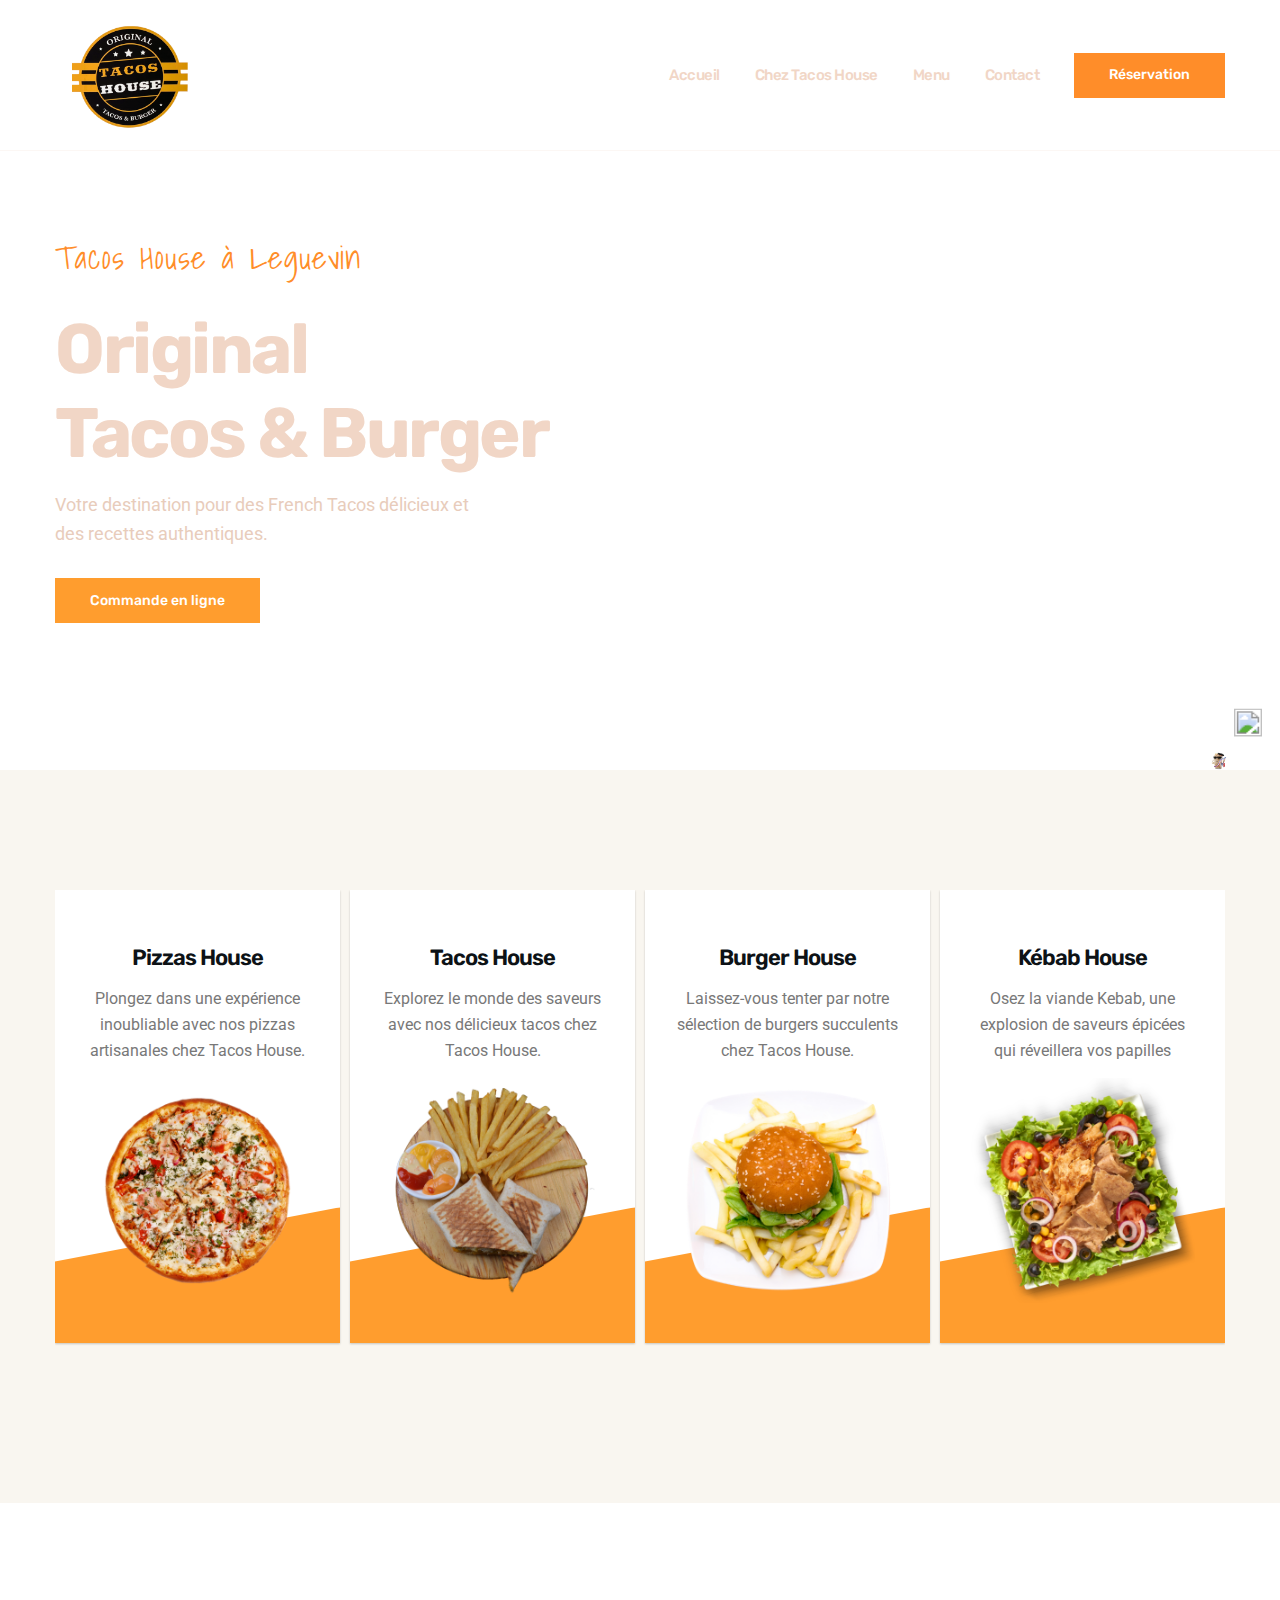
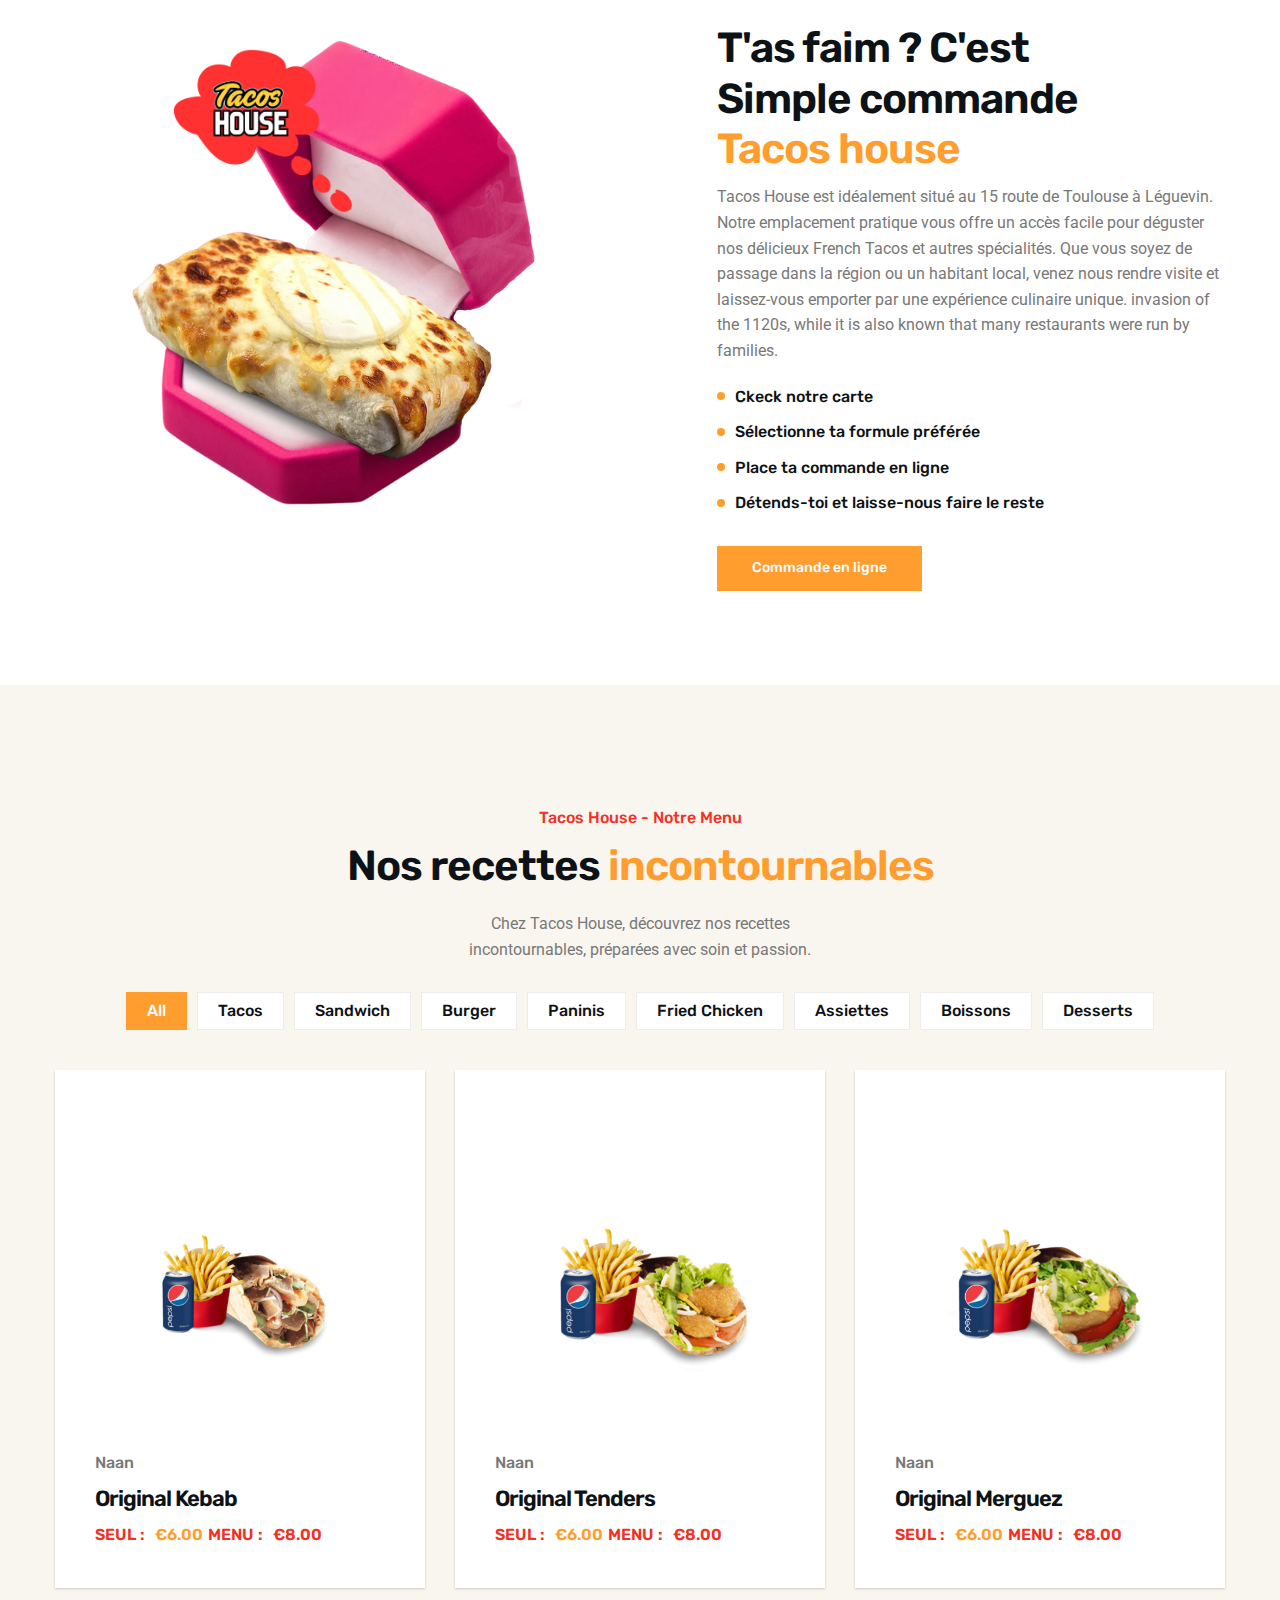
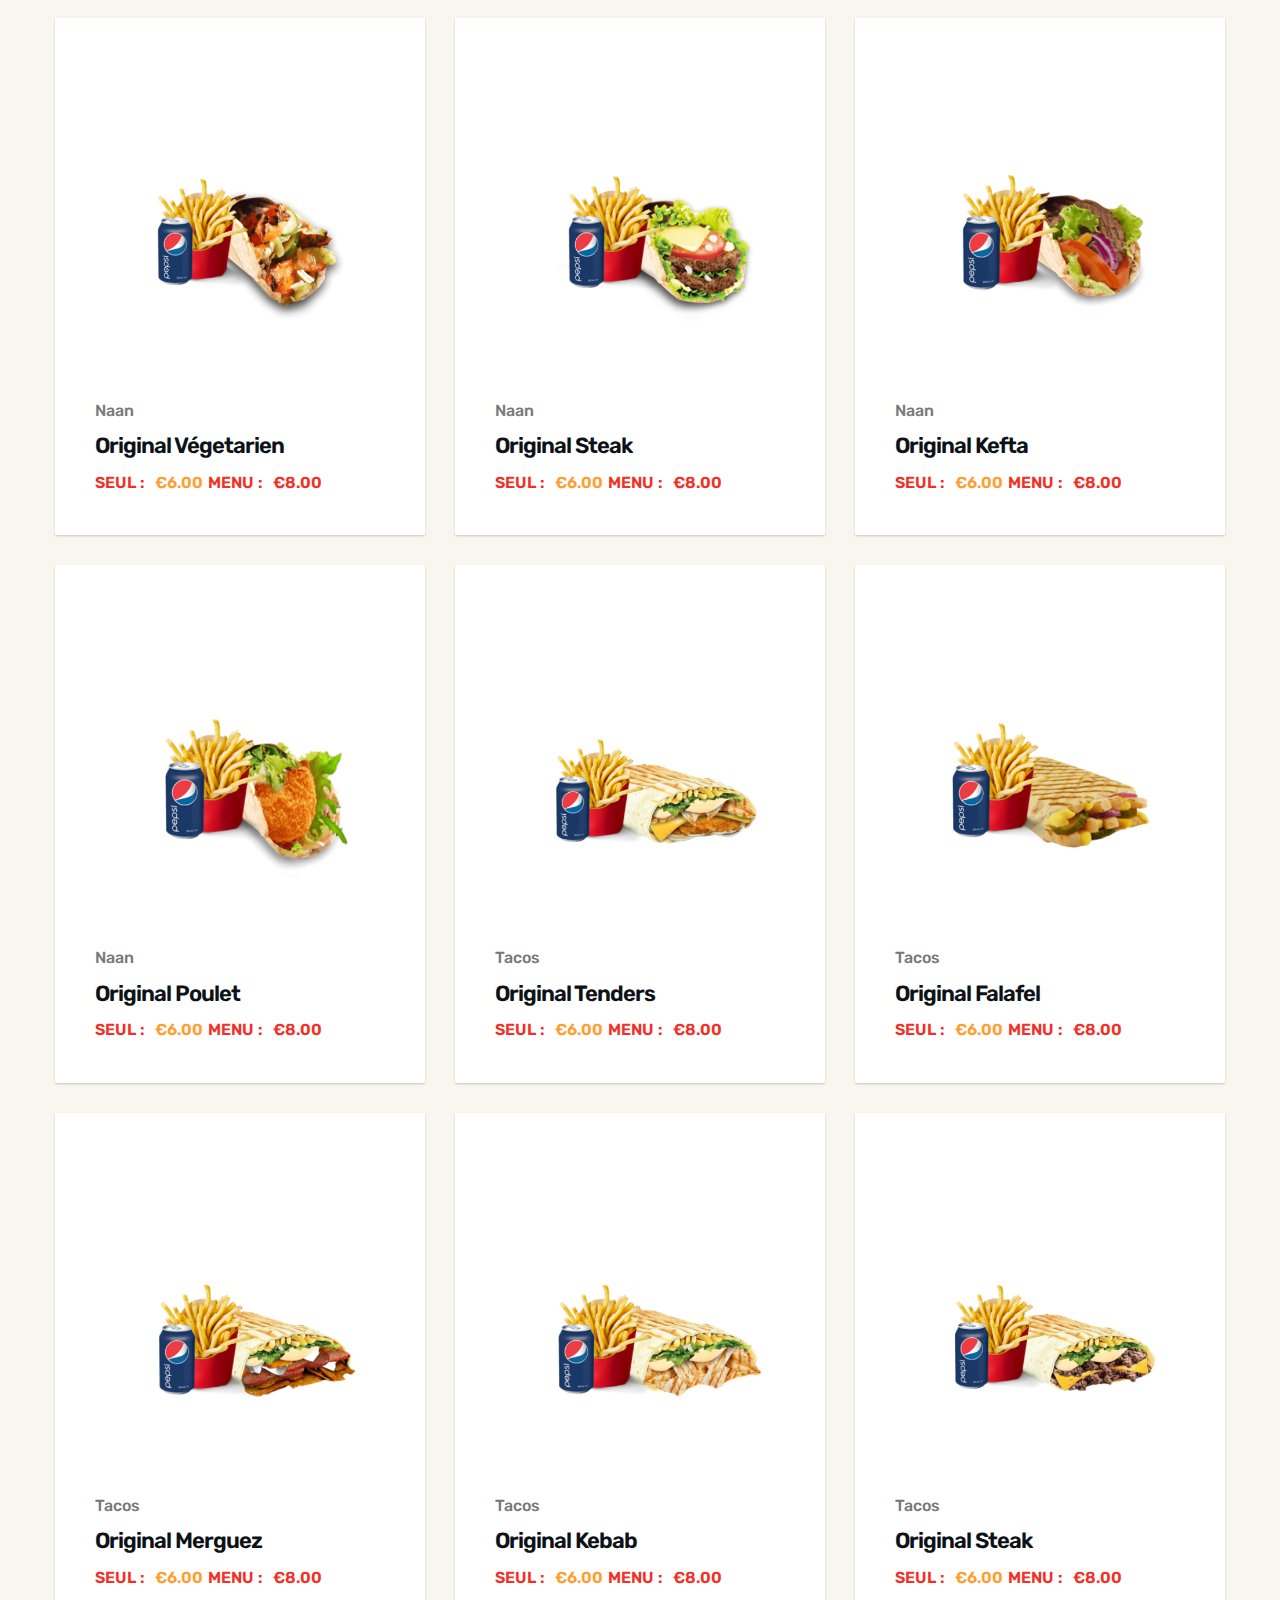
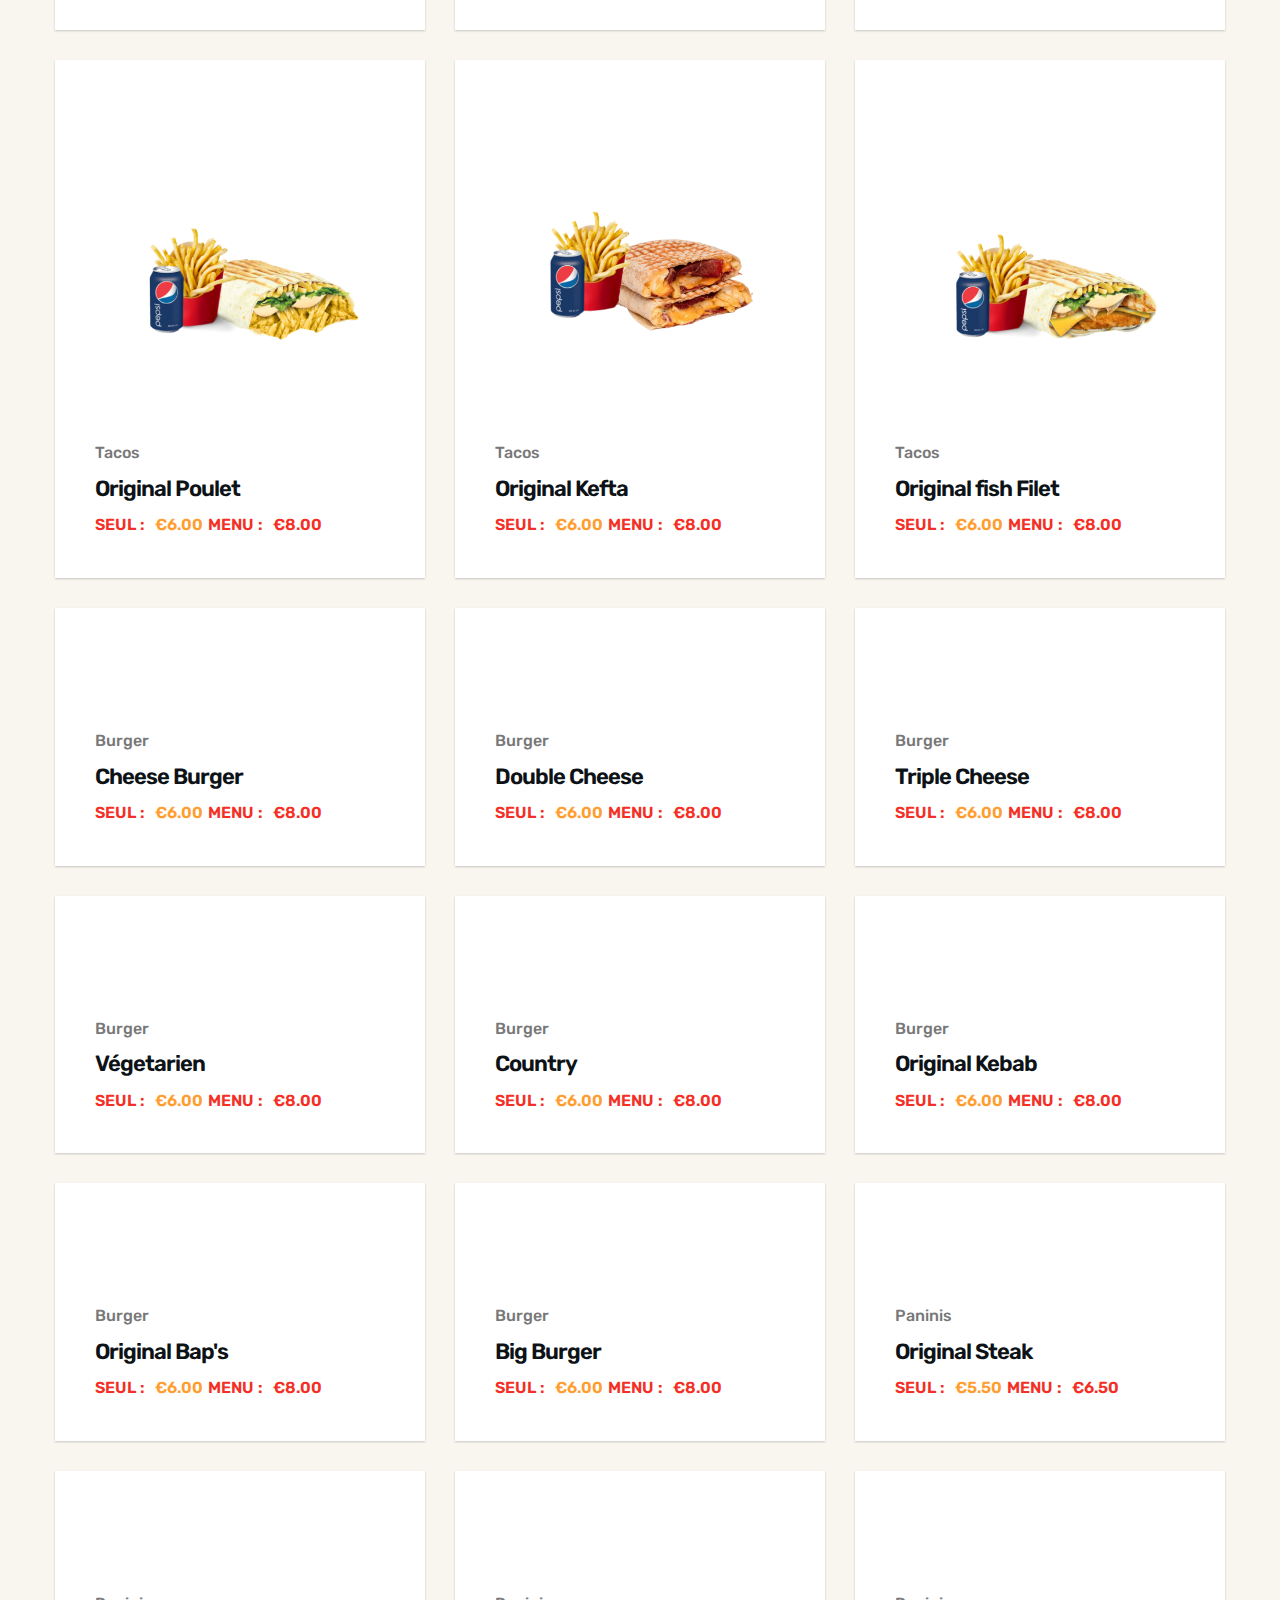
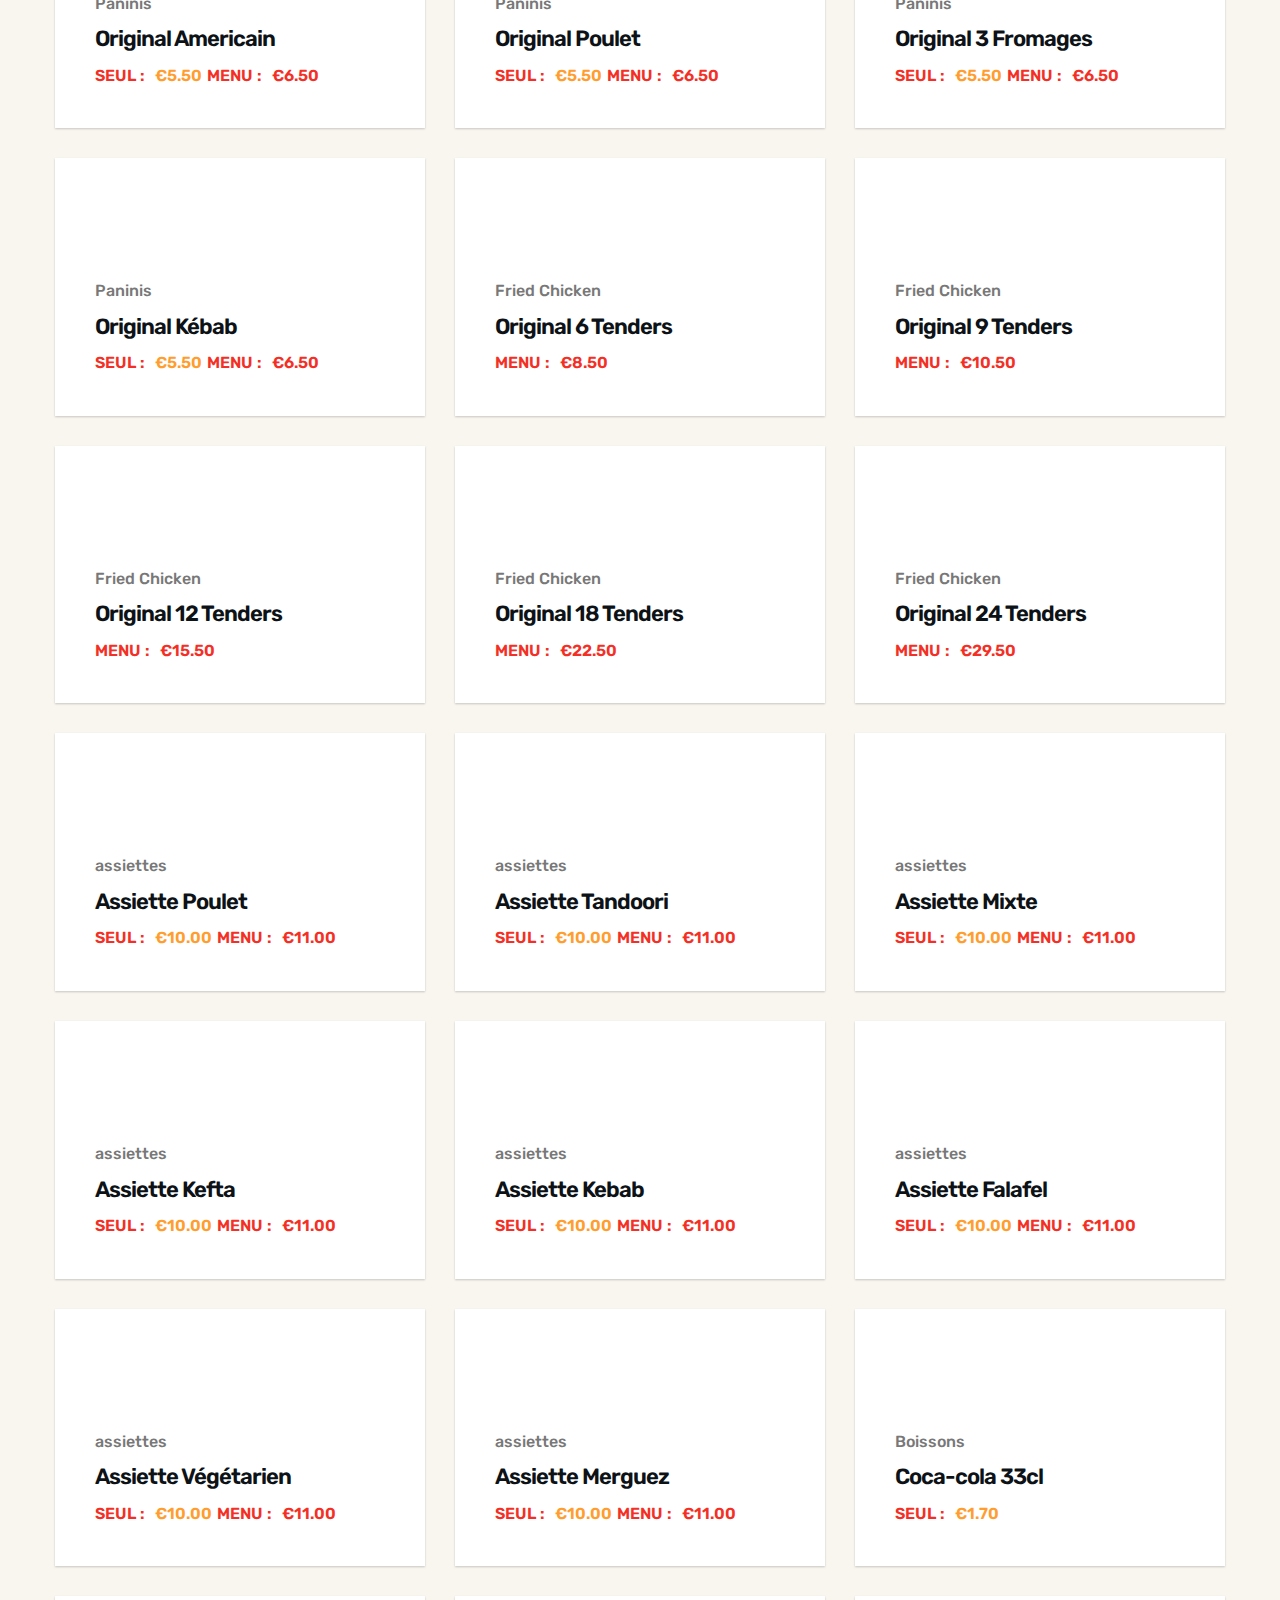
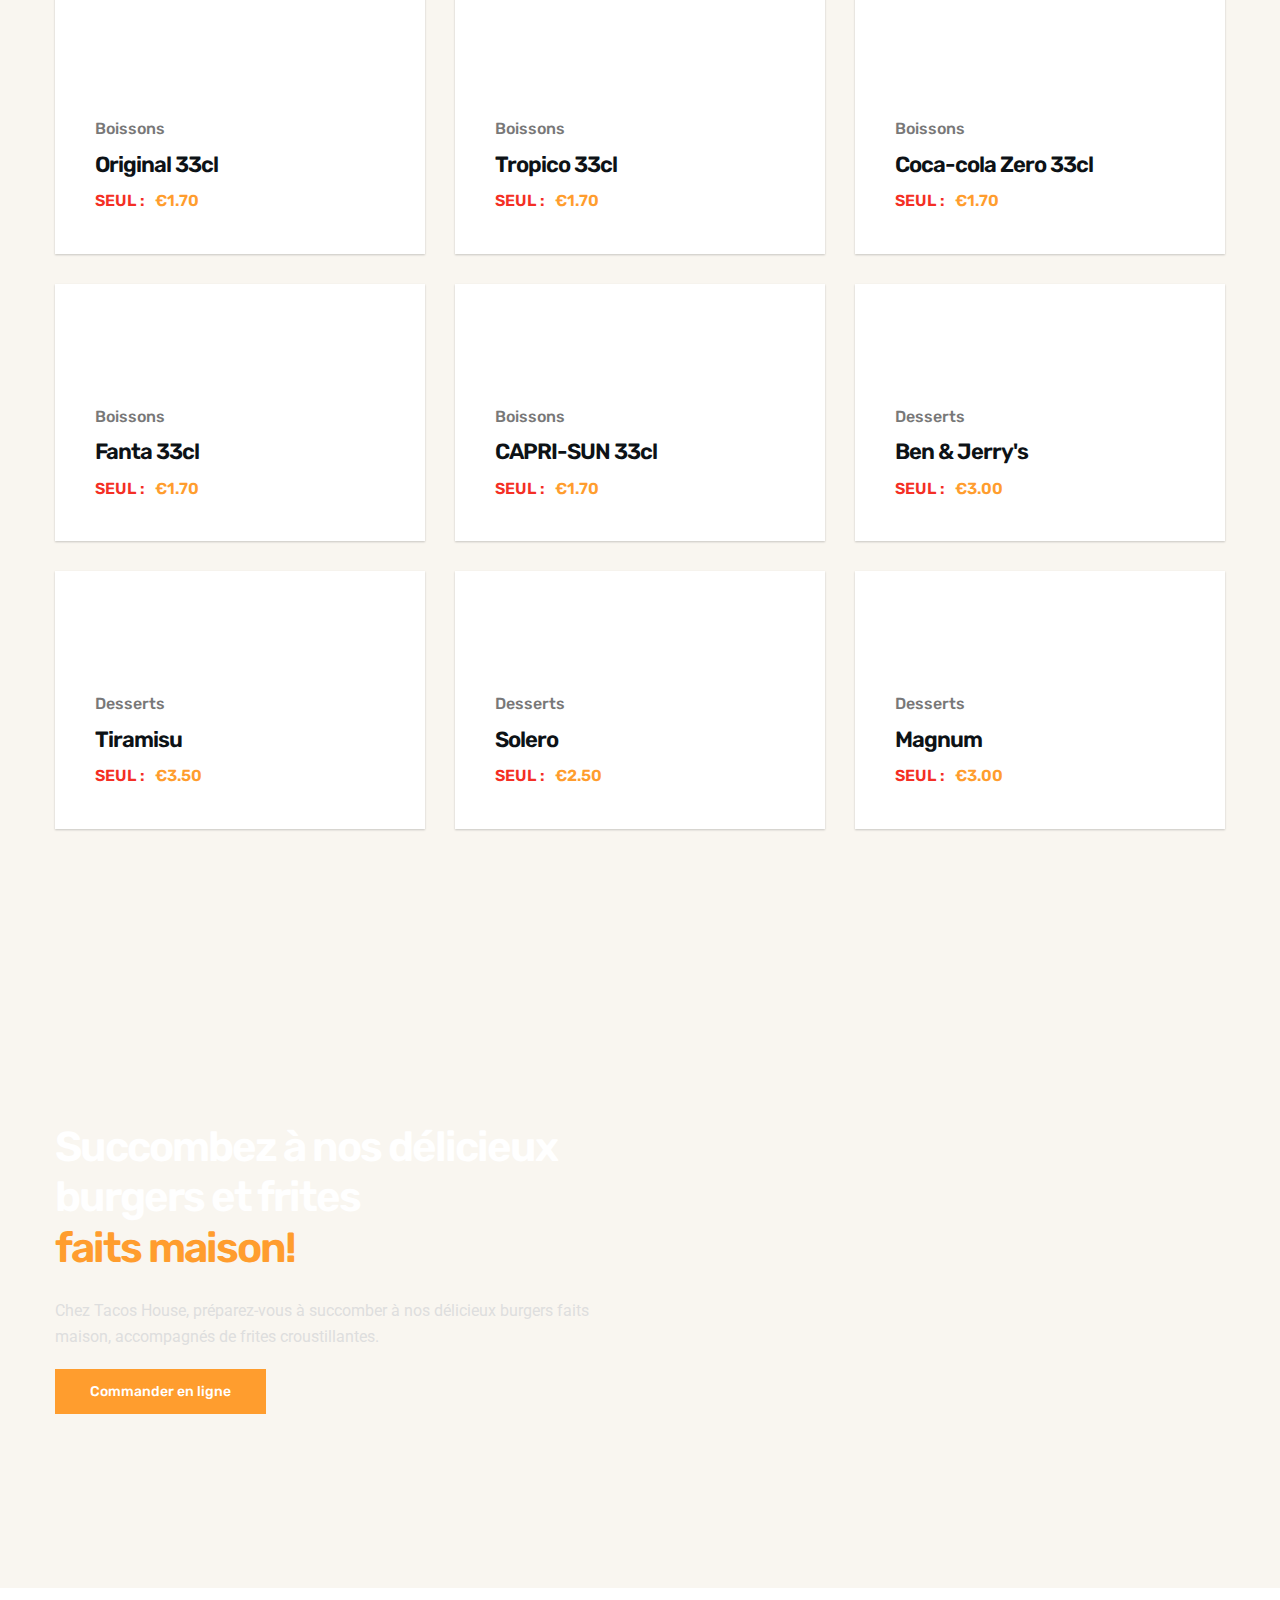
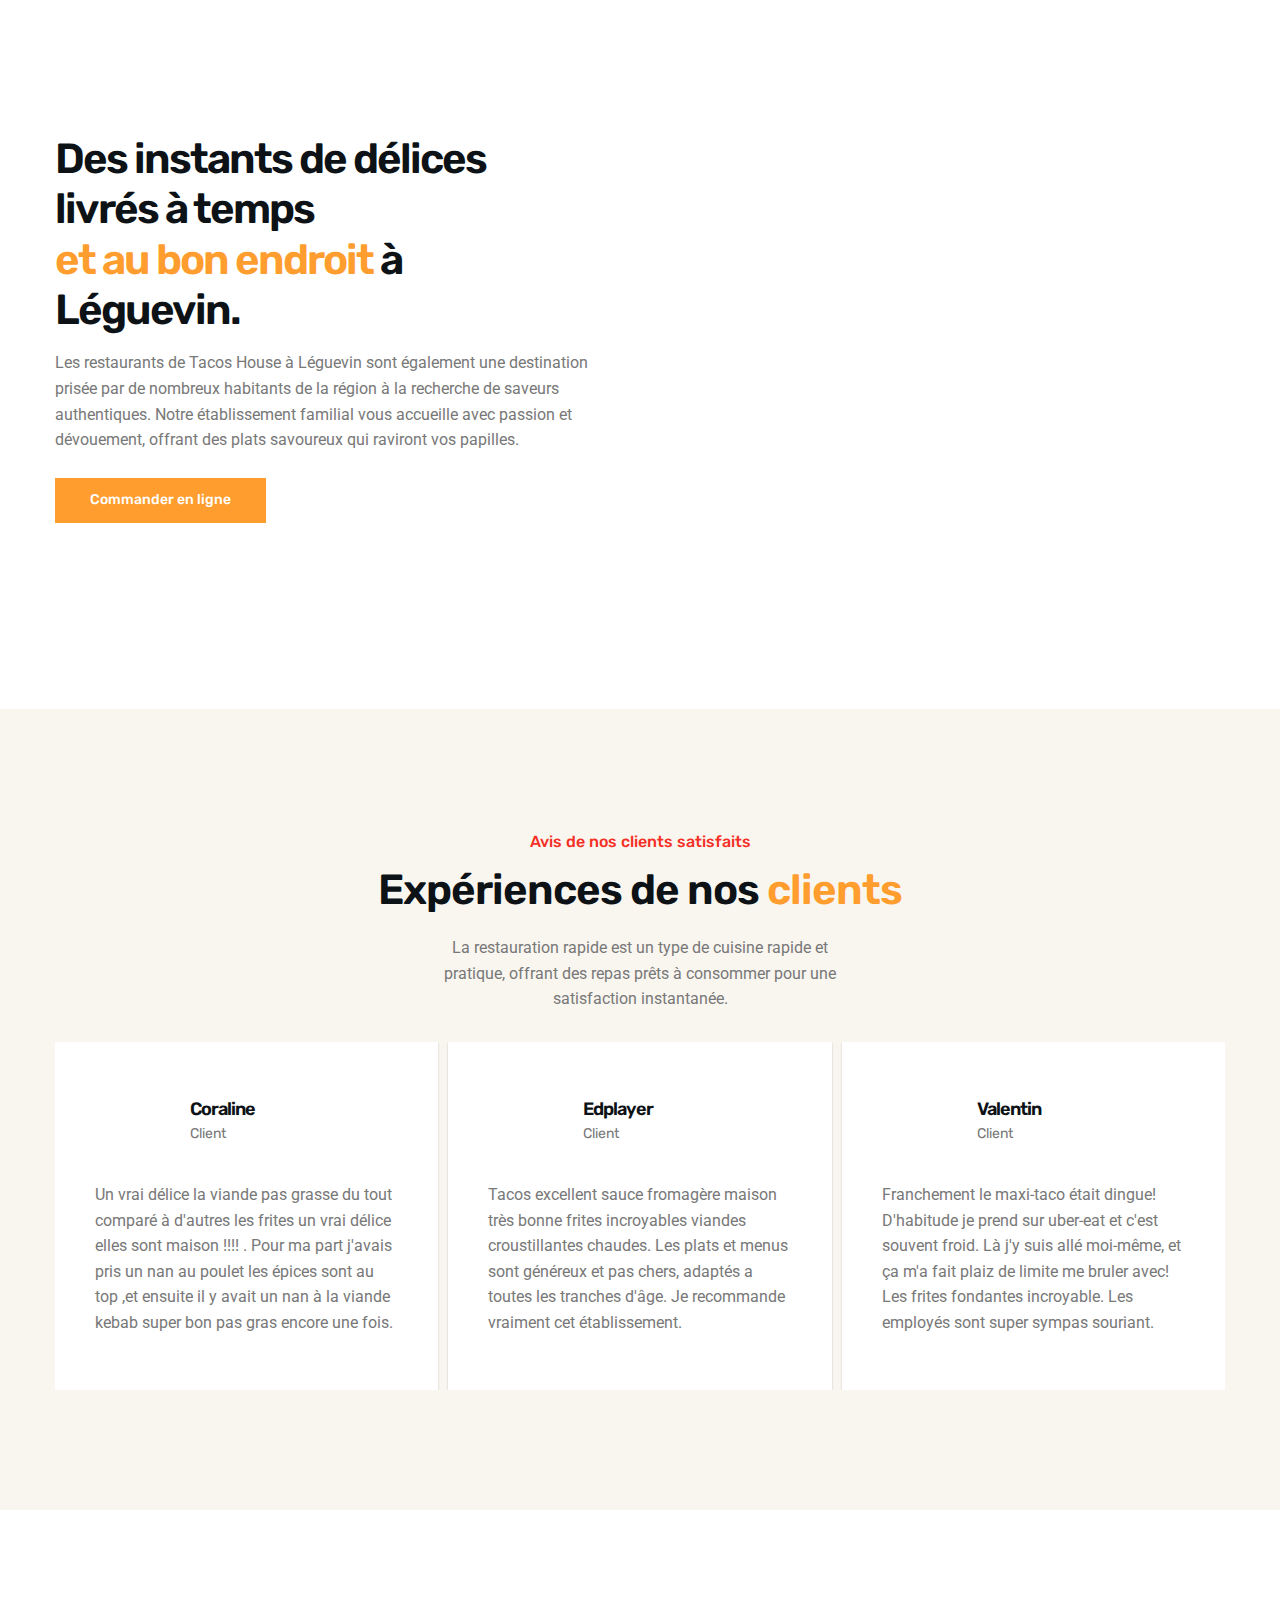
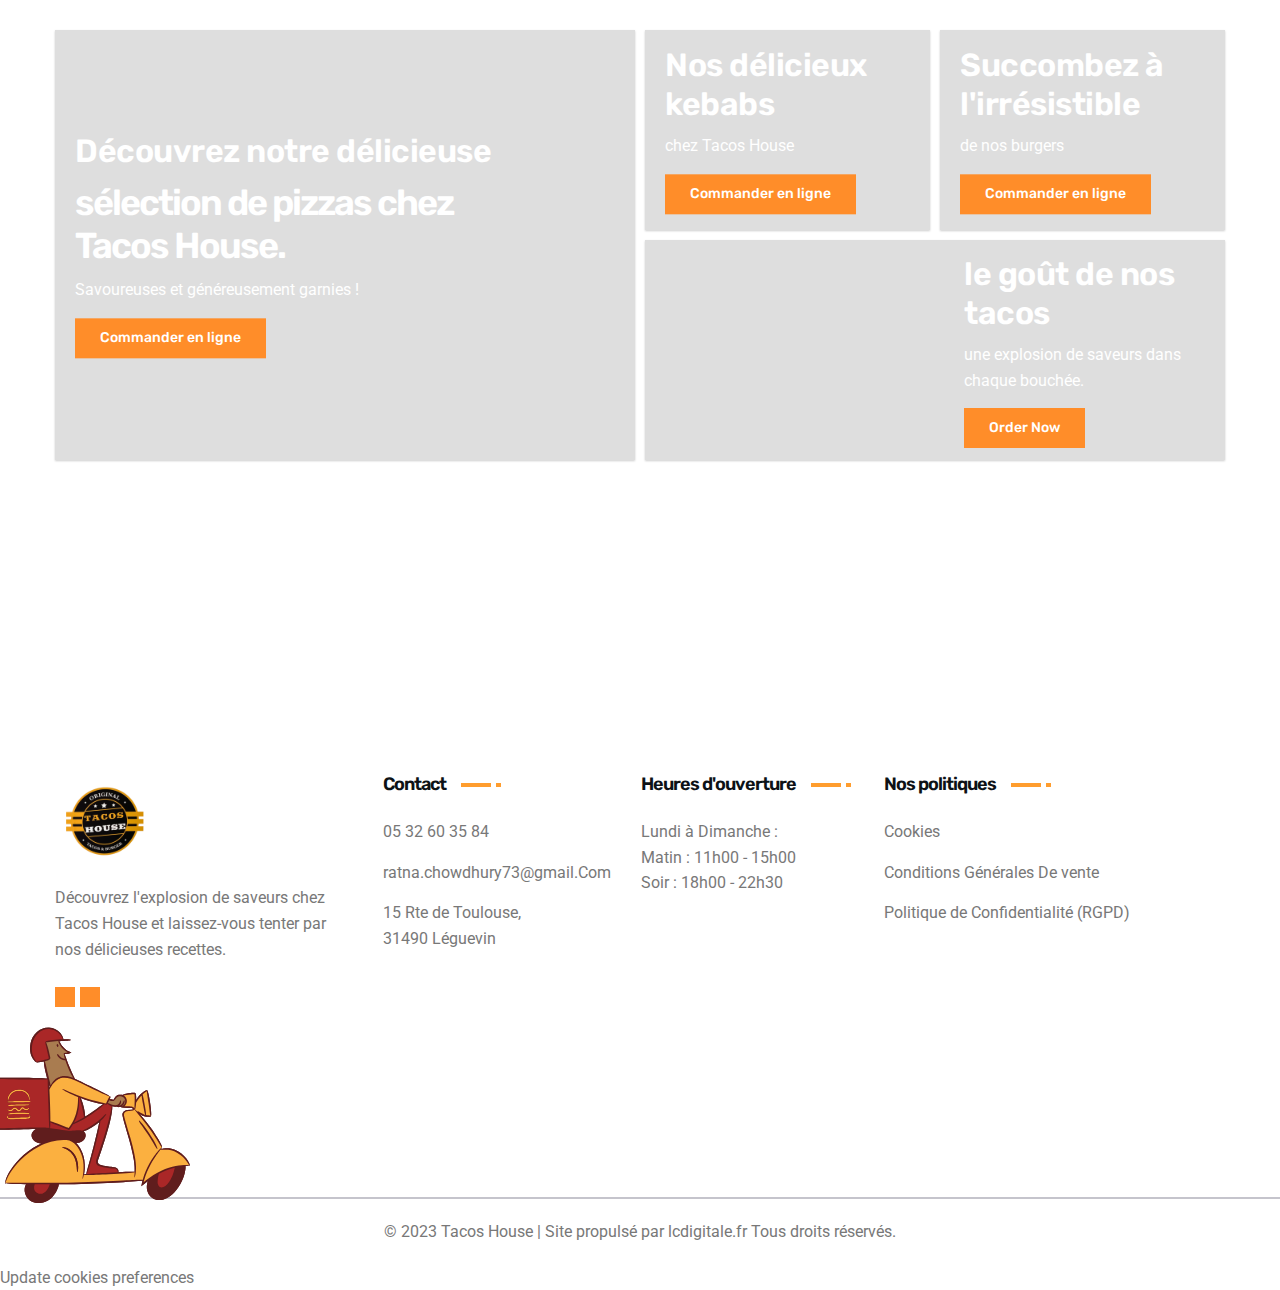
==== index.html @ 8e4d3c57 "ok" ====
<!DOCTYPE html>
<html lang="fr">

<head>
  <meta charset="UTF-8">
  <meta http-equiv="X-UA-Compatible" content="IE=edge">
  <meta name="viewport" content="width=device-width, initial-scale=1.0">
  <title>Tacos House - Votre destination pour les délicieux tacos à Léguévin</title>

  <!-- 
    - favicon
  -->
  <link rel="shortcut icon" href="./favicon-32x32.png" type="image/svg+xml">

  <!-- 
    - custom css link
  -->
  <link rel="stylesheet" href="./assets/css/style.css">

  <!-- 
    - google font link
  -->
  <link rel="preconnect" href="https://fonts.googleapis.com">
  <link rel="preconnect" href="https://fonts.gstatic.com" crossorigin>
  <link
    href="https://fonts.googleapis.com/css2?family=Roboto:wght@400;500&family=Rubik:wght@400;500;600;700&family=Shadows+Into+Light&display=swap"
    rel="stylesheet">

    <link rel="canonical" href="">


  <!-- 
    - preload images
  -->
  <link rel="preload" as="image" href="./assets/images/hero-banner.png" media="min-width(768px)">
  <link rel="preload" as="image" href="./assets/images/hero-banner-bg.png" media="min-width(768px)">
  <link rel="preload" as="image" href="./assets/images/hero-bg.jpg">

  <script src="https://www.fbgcdn.com/embedder/js/ewm2.js" defer async ></script>

</head>

<body id="top">

  <!-- 
    - #HEADER
  -->

  <header class="header" data-header>
    <div class="container">

      <h1>
        <!-- <a href="#" class="logo">  <img src="logo.png" alt="" width="130"></a> -->
        <!-- <a href="#" class="logo">Foodie<span class="span">.</span></a> -->
        <a href="#" class="logo">  <img src="logo.png" alt="" width="150"> </a>

      </h1>

      <!-- <a href="#" class="logo span">  <img src="logo.png" alt="" width="110"> </a> -->

      <nav class="navbar" data-navbar>
        <ul class="navbar-list">

          <li class="nav-item">
            <a href="#home" class="navbar-link" data-nav-link>Accueil</a>
          </li>

          <li class="nav-item">
            <a href="#about" class="navbar-link" data-nav-link>Chez Tacos House</a>
          </li>

          <li class="nav-item">
            <a href="#food-menu" class="navbar-link" data-nav-link>Menu</a>
          </li>

          <!-- <li class="nav-item">
            <a href="#blog" class="navbar-link" data-nav-link>Blog</a>
          </li> -->

          <li class="nav-item">
            <a href="#contact" class="navbar-link" data-nav-link>Contact</a>
          </li>

        </ul>
      </nav>

      <div class="header-btn-group">
        <!-- <button class="search-btn" aria-label="Search" data-search-btn>
          <ion-icon name="search-outline"></ion-icon>
        </button> -->

        <button class="btn btn-hover" data-glf-cuid="99b9c97b-2402-444b-b970-91b47f0af3db" data-glf-ruid="d8bb5e9b-827e-4925-84ee-bb9e0d439827" >Réservation</button>

        <button class="nav-toggle-btn" aria-label="Toggle Menu" data-menu-toggle-btn>
          <span class="line top"></span>
          <span class="line middle"></span>
          <span class="line bottom"></span>
        </button>
      </div>

    </div>
  </header>





  <!-- 
    - #SEARCH BOX
  -->

  <div class="search-container" data-search-container>

    <div class="search-box">
      <input type="search" name="search" aria-label="Search here" placeholder="Type keywords here..."
        class="search-input">

      <button class="search-submit" aria-label="Submit search" data-search-submit-btn>
        <ion-icon name="search-outline"></ion-icon>
      </button>
    </div>

    <button class="search-close-btn" aria-label="Cancel search" data-search-close-btn></button>

  </div>





  <main>
    <article>

      <!-- 
        - #HERO
      -->

      <section class="hero" id="home" style="background-image: url('./assets/images/hero-bg.jpg')">
        <div class="container">

          <div class="hero-content">

            <p class="hero-subtitle">Tacos House à Leguevin</p>

            <h2 class="h1 hero-title">Original  <br> Tacos & Burger</h2>

            <p class="hero-text">Votre destination pour des French Tacos délicieux et des recettes authentiques.</p>

            <button class="btn" data-glf-cuid="99b9c97b-2402-444b-b970-91b47f0af3db" data-glf-ruid="d8bb5e9b-827e-4925-84ee-bb9e0d439827">Commande en ligne</button>

          </div>

          <figure class="hero-banner">
            <img src="./assets/images/hero-banner-bg.png" width="820" height="716" alt="" aria-hidden="true"
              class="w-100 hero-img-bg">

            <img src="./assets/images/hero-banner.png" width="700" height="637" loading="lazy" alt="Burger"
              class="w-100 hero-img">
          </figure>

        </div>
      </section>





      <!-- 
        - #PROMO
      -->

      <section class="section section-divider white promo">
        <div class="container">

          <ul class="promo-list has-scrollbar">

            <li class="promo-item">
              <div class="promo-card">

                <!-- <div class="card-icon">
                  <svg xmlns="http://www.w3.org/2000/svg" width="60" height="60" fill="none"
                    xmlns:v="https://vecta.io/nano">
                    <g clip-path="url(#A)" fill="#ff9d2d">
                      <path
                        d="M43.033.002L42.563 0c-7.896 0-15.555 1.546-22.767 4.597-6.965 2.946-13.22 7.163-18.592 12.535l-.043.044c-1.548 1.551-1.546 4.075.004 5.625l2.256 2.257c.754.754 1.76 1.17 2.832 1.17h.001a3.98 3.98 0 0 0 2.834-1.171l.04-.04a1.7 1.7 0 0 1 1.21-.499h.021a1.73 1.73 0 0 1 1.238.537l4.596 4.807c.466.488 1.095.761 1.768.768h.028c.663 0 1.285-.258 1.756-.729.975-.975.993-2.58.04-3.577l-3.308-3.46c-.295-.309-.311-.797-.035-1.087a.76.76 0 0 1 .554-.239h.001a.76.76 0 0 1 .553.236l1.041 1.09c.95.994 2.49 1.079 3.507.195a2.5 2.5 0 0 0 .865-1.787 2.53 2.53 0 0 0-.696-1.858l-.755-.79a1.72 1.72 0 0 1-.454-1.511c.099-.549.444-1.003.944-1.245a46.86 46.86 0 0 1 20.561-4.69l.419.002c1.07.011 2.07-.399 2.827-1.149a3.96 3.96 0 0 0 1.179-2.828V3.984A4 4 0 0 0 43.033.002h0zm2.2 7.199a2.21 2.21 0 0 1-.659 1.581 2.18 2.18 0 0 1-1.575.641l-.435-.002a48.6 48.6 0 0 0-21.325 4.865A3.44 3.44 0 0 0 19.33 16.8a3.46 3.46 0 0 0 .912 3.037l.756.79a.76.76 0 0 1-.052 1.106c-.303.263-.789.226-1.085-.083l-1.041-1.089a2.53 2.53 0 0 0-1.822-.779 2.5 2.5 0 0 0-1.827.784c-.929.976-.912 2.518.037 3.512l3.308 3.46a.82.82 0 0 1-.012 1.121.74.74 0 0 1-.523.215c-.197-.002-.381-.083-.519-.226l-4.596-4.808a3.47 3.47 0 0 0-2.487-1.08h-.042a3.44 3.44 0 0 0-2.449 1.011l-.014.014-.009.009-.022.022c-.423.423-.988.656-1.591.656s-1.168-.232-1.591-.655L2.404 21.56a2.23 2.23 0 0 1 0-3.145l.042-.042A56.54 56.54 0 0 1 20.48 6.214c6.994-2.958 14.423-4.458 22.083-4.458l.454.002h0a2.24 2.24 0 0 1 2.215 2.226v3.218zm-.908 6.202a.88.88 0 0 0-.878.878v43.292c0 .412-.314.574-.411.614s-.433.147-.724-.144L11.436 27.166a.88.88 0 0 0-1.242 0 .88.88 0 0 0 0 1.242l30.877 30.877c.469.469 1.073.715 1.696.715.314 0 .633-.063.942-.19a2.38 2.38 0 0 0 1.494-2.237V14.281a.88.88 0 0 0-.878-.878h0zm-6.657-1.125c-2.112 0-3.83 1.718-3.83 3.83s1.718 3.83 3.83 3.83 3.83-1.718 3.83-3.83-1.718-3.83-3.83-3.83zm0 5.903c-1.143 0-2.074-.93-2.074-2.074s.93-2.073 2.074-2.073 2.073.93 2.073 2.073-.93 2.074-2.073 2.074zM22.575 34.938a3.55 3.55 0 0 0 3.547 3.547 3.55 3.55 0 0 0 3.547-3.547 3.55 3.55 0 0 0-3.547-3.547 3.55 3.55 0 0 0-3.547 3.547h0zm3.547-1.791c.987 0 1.791.803 1.791 1.791s-.803 1.791-1.791 1.791-1.791-.803-1.791-1.791.804-1.791 1.791-1.791zm12.81-2.283a3.68 3.68 0 0 0-3.672 3.672 3.68 3.68 0 0 0 3.672 3.672 3.68 3.68 0 0 0 3.672-3.672 3.68 3.68 0 0 0-3.672-3.672zm0 5.588a1.92 1.92 0 0 1-1.916-1.915 1.92 1.92 0 0 1 1.916-1.916 1.92 1.92 0 0 1 1.915 1.916 1.92 1.92 0 0 1-1.915 1.915zm2.97 8.702a3.92 3.92 0 0 0-3.913-3.912h-.645a3.92 3.92 0 0 0-3.913 3.912 1.7 1.7 0 0 0 1.697 1.697h.23l-.037.687a1.57 1.57 0 0 0 .427 1.16c.294.31.709.488 1.136.488h1.562a1.57 1.57 0 0 0 1.136-.488c.294-.31.45-.733.428-1.16l-.037-.687h.23a1.7 1.7 0 0 0 1.697-1.697h0zm-2.515-.059a1.2 1.2 0 0 0-.87.374c-.225.238-.345.562-.327.889l.057 1.073h-1.16l.057-1.073a1.2 1.2 0 0 0-1.198-1.263h-.758a2.16 2.16 0 0 1 2.156-2.097h.645a2.16 2.16 0 0 1 2.155 2.097h-.758zm-9.689-26.32a4.46 4.46 0 0 0-4.454 4.455v.76a4.46 4.46 0 0 0 4.454 4.455c1.017 0 1.844-.827 1.844-1.843v-.437l.975.052a1.69 1.69 0 0 0 1.251-.46c.335-.318.526-.764.526-1.225v-1.841c0-.461-.192-.908-.526-1.225s-.792-.485-1.251-.46l-.975.052v-.437c0-1.017-.827-1.844-1.844-1.844zm2.84 3.986v1.697l-1.43-.076c-.344-.017-.682.107-.931.343s-.392.569-.392.912v.963c0 .049-.039.087-.087.087A2.7 2.7 0 0 1 27 23.99v-.761a2.7 2.7 0 0 1 2.698-2.698c.048 0 .087.039.087.087v.964c0 .343.143.676.392.912a1.26 1.26 0 0 0 .931.343l1.43-.076z" />
                    </g>
                    <defs>
                      <clipPath id="A">
                        <path fill="#fff" d="M0 0h60v60H0z" />
                      </clipPath>
                    </defs>
                  </svg>
                </div> -->

                <h3 class="h3 card-title">Pizzas House</h3>

                <p class="card-text">
                  Plongez dans une expérience inoubliable avec nos pizzas artisanales chez Tacos House.
                </p>

                <img src="./assets/images/promo-1.png" width="300" height="300" loading="lazy" alt="Maxican Pizza"
                  class="w-100 card-banner">

              </div>
            </li>

            <li class="promo-item">
              <div class="promo-card">

                <!-- <div class="card-icon">
                  <svg xmlns="http://www.w3.org/2000/svg" width="60" height="60" fill="none"
                    xmlns:v="https://vecta.io/nano">
                    <g clip-path="url(#A)" fill="#ff9d2d">
                      <path
                        d="M14.837 40.062c0 3.106 2.528 5.634 5.634 5.634s5.634-2.528 5.634-5.634a5.64 5.64 0 0 0-5.634-5.634c-3.106 0-5.634 2.527-5.634 5.634zm5.634-3.876a3.88 3.88 0 0 1 3.876 3.876 3.88 3.88 0 0 1-3.876 3.876 3.88 3.88 0 0 1-3.876-3.876 3.88 3.88 0 0 1 3.876-3.876zm4.22-20.523l-.2-9.292a1.6 1.6 0 0 0 1.089-1.514V1.599A1.6 1.6 0 0 0 23.981 0H16.96a1.6 1.6 0 0 0-1.599 1.599v3.259a1.6 1.6 0 0 0 1.09 1.514l-.201 9.292a10.3 10.3 0 0 1-2.194 6.117c-1.659 2.107-2.573 4.744-2.573 7.426v27.741A3.06 3.06 0 0 0 14.538 60h11.866a3.06 3.06 0 0 0 3.053-3.053v-27.74a12.06 12.06 0 0 0-2.573-7.426 10.3 10.3 0 0 1-2.194-6.117zM17.119 1.758h6.703v2.941h-6.703V1.758zm5.695 8.398h-4.687l.08-3.7h4.527l.08 3.7zM27.7 56.947a1.3 1.3 0 0 1-1.296 1.295H14.538c-.715 0-1.295-.581-1.295-1.295v-7.978H27.7v7.978zm0-25.703h-8.55a.88.88 0 0 0-.879.878.88.88 0 0 0 .879.879h8.55v14.21H13.242v-14.21h1.819a.88.88 0 0 0 .878-.879.88.88 0 0 0-.878-.878h-1.819v-2.037a10.29 10.29 0 0 1 2.196-6.338c1.602-2.034 2.514-4.579 2.57-7.167l.082-3.787h4.762l.081 3.787a12.08 12.08 0 0 0 2.57 7.167 10.29 10.29 0 0 1 2.196 6.338v2.037zm20.876-12.638c0-1.069-.567-2.026-1.438-2.519-.186-1.394-1.338-2.471-2.727-2.471a2.66 2.66 0 0 0-1.289.334 2.61 2.61 0 0 0-.274-.089c-.193-1.385-1.341-2.453-2.724-2.453-.896 0-1.721.456-2.23 1.188l-.226-.01c-1.262 0-2.34.894-2.658 2.119a2.8 2.8 0 0 0-1.113 1.131c-1.179.329-2.037 1.45-2.037 2.78.001.218.047.432.132.631l-.003.052v1.757a64.33 64.33 0 0 0 1.632 14.388l.141.613c1.294 5.63 1.871 9.946 1.871 13.995v4.586a.54.54 0 0 1-.038.201c-.004.008-.01.016-.013.024a.54.54 0 0 1-.196.23l-1.491.966c-.515.334-.822.899-.822 1.512v.625a1.71 1.71 0 0 0 .007.15c.002.026.005.051.008.077.001.007.001.014.002.022.002.015.005.028.008.043l.016.092a1.66 1.66 0 0 0 .034.133c.014.045.028.083.043.122.006.016.011.032.018.048a1.57 1.57 0 0 0 .055.119c.006.012.012.025.018.038a1.67 1.67 0 0 0 .07.119c.006.01.012.021.018.03.025.038.052.073.079.109.009.01.016.022.025.032.025.031.051.059.078.088.013.015.026.029.039.043a1.42 1.42 0 0 0 .07.065c.024.021.04.038.06.055s.037.028.055.042a1.37 1.37 0 0 0 .086.064c.015.01.031.019.046.028.03.019.059.039.091.056a2.17 2.17 0 0 0 .105.054c.023.011.045.022.066.031a1.83 1.83 0 0 0 .08.031 1.92 1.92 0 0 0 .088.031 1.73 1.73 0 0 0 .086.023c.029.008.059.016.085.021a1.58 1.58 0 0 0 .103.017 1.43 1.43 0 0 0 .076.011 1.94 1.94 0 0 0 .101.006 1.18 1.18 0 0 0 .08.003L45.561 60c.031-.001.058-.001.087-.003s.059-.003.088-.006a1.07 1.07 0 0 0 .087-.011c.034-.005.068-.01.098-.016h0c.035-.008.058-.013.078-.019.032-.008.065-.016.098-.027.02-.006.039-.013.059-.021a1.38 1.38 0 0 0 .103-.039c.015-.006.031-.013.045-.02s.026-.014.04-.021a2.01 2.01 0 0 0 .105-.054c.023-.013.046-.027.069-.042a1.93 1.93 0 0 0 .081-.054 1.46 1.46 0 0 0 .075-.056 2.01 2.01 0 0 0 .064-.053 1.78 1.78 0 0 0 .076-.069c.018-.017.035-.036.052-.054.024-.026.049-.052.071-.079.016-.019.031-.039.047-.059.021-.028.043-.054.062-.083s.033-.052.049-.079.031-.049.045-.074a1.77 1.77 0 0 0 .144-.342 1.62 1.62 0 0 0 .036-.14c.006-.029.011-.059.016-.089.002-.016.006-.031.008-.047l.003-.022.008-.075a1.68 1.68 0 0 0 .008-.15v-.624c0-.613-.307-1.178-.821-1.511l-.553-.358-.94-.609c-.035-.027-.083-.076-.132-.151a1.28 1.28 0 0 1-.047-.084c-.041-.081-.069-.163-.069-.22v-4.585c0-4.048.577-8.364 1.871-13.995l.141-.613a64.33 64.33 0 0 0 1.632-14.388V19.3c0-.018-.002-.035-.003-.052a1.63 1.63 0 0 0 .132-.626v-.016zm-14.012-1.108a.88.88 0 0 0 .792-.617c.108-.352.366-.618.688-.712a.88.88 0 0 0 .63-.79c.035-.58.471-1.033.993-1.033a.9.9 0 0 1 .35.071.88.88 0 0 0 1.174-.527c.145-.425.528-.722.932-.722.549 0 .995.498.995 1.109a1.23 1.23 0 0 1-.021.226.88.88 0 0 0 .968 1.036c.222-.026.438.029.625.159a.88.88 0 0 0 1.095-.073c.178-.163.395-.249.626-.249.549 0 .996.498.996 1.109a1.16 1.16 0 0 1-.005.114.88.88 0 0 0 .65.93c.219.058.408.198.544.386h-12.76c.173-.239.432-.398.728-.414h0zm10.634 39.787l.388.251c.006.004.011.01.015.016l.005.021v.619l-.001.013c-.003.011-.006.016-.009.02l-.052.017H34.892l-.02-.001-.022-.006c-.011-.008-.016-.017-.019-.031l-.001-.63c0-.015.007-.029.02-.037l1.491-.967a2.52 2.52 0 0 0 .135-.095l.023-.018a2.11 2.11 0 0 0 .111-.092c.097-.087.176-.168.248-.254h6.737a3.35 3.35 0 0 0 .102.118l.034.037c.026.026.051.052.078.077.013.013.027.025.041.038a1.97 1.97 0 0 0 .081.07l.039.032a1.81 1.81 0 0 0 .114.081l1.113.722zm1.491-36.227l-.018 1.463h-7.669a.88.88 0 0 0-.879.879.88.88 0 0 0 .879.879h7.603a62.7 62.7 0 0 1-1.502 10.774l-.141.613c-1.325 5.765-1.915 10.202-1.915 14.388v4.299H37.39v-4.299c0-4.187-.591-8.624-1.915-14.388l-.141-.613a62.6 62.6 0 0 1-1.503-10.774h1.08a.88.88 0 0 0 .879-.879.88.88 0 0 0-.879-.879h-1.146l-.019-1.463v-1.387h12.942v1.387z" />
                    </g>
                    <defs>
                      <clipPath id="A">
                        <path fill="#fff" d="M0 0h60v60H0z" />
                      </clipPath>
                    </defs>
                  </svg>
                </div> -->

                <h3 class="h3 card-title">Tacos House</h3>

                <p class="card-text">
                  Explorez le monde des saveurs avec nos délicieux tacos chez Tacos House.
                </p>

                <img src="./assets/images/promo-2.png" width="300" height="300" loading="lazy" alt="Soft Drinks"
                  class="w-100 card-banner">

              </div>
            </li>

            <li class="promo-item">
              <div class="promo-card">

            
                <!-- <div class="card-icon">
                  <svg xmlns="http://www.w3.org/2000/svg" width="60" height="60" fill="none"
                    xmlns:v="https://vecta.io/nano">
                    <g clip-path="url(#A)">
                      <path
                        d="M56.993 41.631v-2.214c0-.133-.01-.265-.023-.396.218-.131.421-.276.605-.435.815-.705 1.245-1.636 1.245-2.691 0-.903-.333-1.764-.907-2.429.451-.536.707-1.218.694-1.928a2.97 2.97 0 0 0-1.991-2.734 3.74 3.74 0 0 0 .368-1.622v-.645A3.25 3.25 0 0 0 60 23.301c0-.248-.052-6.13-4.59-11.715-2.306-2.839-5.359-5.087-9.075-6.682C41.841 2.974 36.345 1.994 30 1.992c-7.992.003-14.592 1.548-19.616 4.592a.88.88 0 1 0 .912 1.506C16.041 5.215 22.334 3.755 30 3.753c6.105.002 11.367.933 15.641 2.769 3.451 1.482 6.278 3.559 8.403 6.174 4.148 5.106 4.196 10.383 4.196 10.605 0 .819-.666 1.484-1.484 1.484H3.245c-.818 0-1.484-.666-1.484-1.484 0-.221.029-2.241 1.035-5.017 1.101-3.038 2.892-5.68 5.323-7.852a.88.88 0 1 0-1.173-1.313C.079 15.255 0 22.975 0 23.301a3.25 3.25 0 0 0 3.017 3.236v.645c0 .585.135 1.14.374 1.635a3.06 3.06 0 0 0-1.153.735 2.9 2.9 0 0 0-.845 2.099c.012.679.255 1.314.67 1.817-.574.665-.906 1.526-.906 2.428-.001 1.056.429 1.986 1.245 2.691.195.169.412.321.646.458a3.74 3.74 0 0 0-.021.373v2.212A3.25 3.25 0 0 0 0 44.866a13.19 13.19 0 0 0 13.172 13.172h33.656A13.19 13.19 0 0 0 60 44.866a3.25 3.25 0 0 0-3.007-3.235h0zm-.57-4.376c-.809.7-2.293.991-3.873.76-1.118-.164-1.707-.475-2.33-.805l-.439-.227 2-2.035c.249-.254.597-.4.953-.4h2.864a2.96 2.96 0 0 0 .805-.111 1.96 1.96 0 0 1 .656 1.46c0 .536-.214.993-.636 1.358h0zM4.778 26.546h50.445v.636c0 .683-.344 1.288-.867 1.65-.015.011-.03.02-.045.03a1.97 1.97 0 0 1-.115.07l-.04.023a2.09 2.09 0 0 1-.153.074 1.95 1.95 0 0 1-.187.069c-.007.002-.014.004-.021.006-.051.016-.103.029-.155.04l-.049.01c-.045.008-.091.016-.137.021l-.052.006c-.062.006-.124.01-.187.01H6.785a2.01 2.01 0 0 1-2.008-2.008v-.636zm-1.283 4.239a1.28 1.28 0 0 1 .906-.384h.428a3.75 3.75 0 0 0 1.957.549h46.428a3.89 3.89 0 0 0 .233-.008c.025-.001.049-.004.073-.006a3.78 3.78 0 0 0 .162-.017l.079-.01c.069-.01.137-.021.204-.035.028-.006.056-.013.085-.019l.138-.034c.035-.009.07-.019.104-.029s.074-.023.11-.035l.105-.035c.06-.022.12-.046.178-.071.035-.015.07-.032.105-.048s.065-.031.098-.047l.102-.053c.038-.021.077-.043.114-.065.023-.013.046-.025.069-.039h.48a1.2 1.2 0 0 1 1.193 1.17c.009.45-.266.877-.699 1.087h0c-.176.086-.361.13-.548.13h-2.864c-.825 0-1.631.337-2.209.927l-3.568 3.632c-.85.866-2.199.983-3.184.317l-.064-.044a2.4 2.4 0 0 1-.162-.125l-4.623-3.961a3.1 3.1 0 0 0-2.015-.745H4.347a1.18 1.18 0 0 1-.523-.123h0a1.19 1.19 0 0 1-.669-1.047c-.006-.307.115-.602.341-.833h0zm-.577 5.112a1.96 1.96 0 0 1 .65-1.453 2.93 2.93 0 0 0 .779.105H36.91a1.34 1.34 0 0 1 .87.321l3.655 3.132a6.22 6.22 0 0 1-.229.004c-1.159 0-1.685-.315-2.352-.715-.755-.452-1.611-.965-3.257-.965s-2.501.513-3.257.965c-.666.399-1.193.715-2.352.715s-1.686-.315-2.352-.715c-.755-.452-1.611-.965-3.257-.965s-2.502.513-3.257.965c-.667.399-1.193.715-2.352.715s-1.686-.315-2.352-.715c-.755-.452-1.611-.965-3.257-.965-1.739 0-2.587.45-3.407.884-.623.33-1.211.641-2.329.805-1.58.231-3.063-.06-3.872-.759a1.73 1.73 0 0 1-.635-1.359h0zm43.91 20.382H13.172c-6.292 0-11.412-5.12-11.412-11.412 0-.818.666-1.484 1.484-1.484h39.461a.88.88 0 1 0 0-1.761H4.788v-1.928c.5.104 1.033.159 1.587.159.426 0 .863-.032 1.306-.097 1.419-.208 2.205-.624 2.898-.991.716-.38 1.282-.679 2.583-.679 1.159 0 1.686.315 2.352.715.755.452 1.611.965 3.257.965s2.501-.513 3.256-.965c.667-.399 1.193-.715 2.352-.715s1.686.315 2.352.715c.755.452 1.611.965 3.257.965s2.501-.513 3.256-.965c.666-.399 1.193-.715 2.352-.715s1.686.315 2.352.715c.755.452 1.611.965 3.257.965.784 0 1.441-.114 2.073-.358.596.295 1.244.442 1.893.442 1.108 0 2.214-.428 3.042-1.27l.246-.25c.331.117.62.268.938.437.694.367 1.479.783 2.898.991.443.065.881.097 1.306.097.569 0 1.117-.058 1.63-.169v1.937h-8.431a.88.88 0 1 0 0 1.761h9.954c.819 0 1.484.666 1.484 1.484a11.43 11.43 0 0 1-11.412 11.412h0z"
                        fill="#ff9d2d" />
                    </g>
                    <defs>
                      <clipPath id="A">
                        <path fill="#fff" d="M0 0h60v60H0z" />
                      </clipPath>
                    </defs>
                  </svg>
                </div> -->

                <h3 class="h3 card-title">Burger House</h3>

                <p class="card-text">
                  Laissez-vous tenter par notre sélection de burgers succulents chez Tacos House. 
                </p>

                <img src="./assets/images/promo-3.png" width="300" height="300" loading="lazy" alt="French Fry"
                  class="w-100 card-banner">

              </div>
            </li>

            <li class="promo-item">
              <div class="promo-card">

                <!-- <div class="card-icon">
                  <svg xmlns="http://www.w3.org/2000/svg" width="60" height="60" fill="none"
                    xmlns:v="https://vecta.io/nano">
                    <g clip-path="url(#A)" fill="#ff9d2d">
                      <path
                        d="M30.057 32.375c-5.536 0-10.04 4.504-10.04 10.04s4.504 10.04 10.04 10.04 10.04-4.504 10.04-10.04-4.504-10.04-10.04-10.04h0zm0 18.322c-4.567 0-8.282-3.715-8.282-8.282s3.715-8.282 8.282-8.282 8.282 3.715 8.282 8.282-3.715 8.282-8.282 8.282zM51.089 19.66h-.069l2.006-9.708c.148-.715.001-1.451-.402-2.018a2.29 2.29 0 0 0-1.582-.957l-3.385-.448a2.37 2.37 0 0 0-.754.022l.03-.252c.086-.732-.125-1.462-.578-2.002-.425-.506-1.018-.806-1.671-.843l-2.506-.143c.082-.712-.109-1.428-.532-1.975a2.39 2.39 0 0 0-1.633-.929L36.522.015a2.42 2.42 0 0 0-1.806.541 2.77 2.77 0 0 0-.993 1.879l-.318 3.293a2.49 2.49 0 0 0-.285-.351 2.4 2.4 0 0 0-1.728-.736h-3.467a2.37 2.37 0 0 0-1.285.379l-.249-2.586a2.77 2.77 0 0 0-.993-1.879 2.42 2.42 0 0 0-1.806-.541L20.1.407a2.39 2.39 0 0 0-1.633.929c-.423.547-.614 1.263-.532 1.975l-2.506.143c-.652.037-1.246.336-1.671.843-.454.54-.664 1.27-.578 2.002l.03.253a2.37 2.37 0 0 0-.754-.023l-3.385.448a2.29 2.29 0 0 0-1.582.957c-.403.567-.55 1.303-.402 2.018l2.006 9.708h-.069a1.99 1.99 0 0 0-1.965 2.332l6.267 36.353A1.99 1.99 0 0 0 15.292 60h29.53a1.99 1.99 0 0 0 1.965-1.655l6.267-36.353a1.99 1.99 0 0 0-1.965-2.332h0zM46.648 8.735c.167-.311.481-.504.78-.463l3.385.448c.196.026.314.141.379.233.121.171.163.406.114.644l-2.08 10.063h-1.285l.855-6.758a2.44 2.44 0 0 0-.535-1.872 2.28 2.28 0 0 0-1.652-.821l-.136-.007.173-1.467zm-1.199 3.175l1.072.055c.2.011.325.111.394.194.115.137.164.323.139.523l-.884 6.979h-4.106l.475-2.775a2.35 2.35 0 0 0-.32-1.641l.209-2.71a.83.83 0 0 1 .366-.627c.12-.079.261-.122.407-.114l2.248.115h.001zm-4.364-6.898h.035 0l3.465.197a.59.59 0 0 1 .425.218c.143.171.208.414.178.667l-.27 2.295-.203 1.723-1.426-.073c-1.337-.069-2.509.99-2.615 2.36l-.134 1.741-.822-.129.564-8.13c.033-.482.399-.872.803-.869h0zm-.28 11.577l-.541 3.161a1.99 1.99 0 0 0-1.268 1.197 9.56 9.56 0 0 1-3.458 4.419l-.516.335 1.413-9.801c.023-.163.109-.307.242-.405s.295-.138.458-.112l1.499.236 1.663.262a.61.61 0 0 1 .402.248c.096.134.134.297.106.46h0zm-7.294 6.349l1.962-20.334c.027-.275.154-.523.351-.683.106-.086.281-.184.503-.159l3.493.391a.64.64 0 0 1 .437.257c.15.194.213.46.174.73l-.031.211-.043.015-.055.019-.163.062-.041.018a2.48 2.48 0 0 0-.301.159l-.026.016-.176.123-.105.083-.019.016-.146.135-.035.036-.071.076-.074.087-.066.083-.048.065-.06.087-.064.103-.037.065-.063.12-.027.059-.055.126-.021.052-.056.162-.012.041-.041.152-.008.033-.034.181-.006.042-.021.192-.553 7.977-.566-.089a2.35 2.35 0 0 0-2.714 2.002l-1.209 8.388.025-1.099zM27.458 6.605c.091-.094.247-.206.469-.206h3.467c.221 0 .378.113.47.207a.91.91 0 0 1 .246.656l-.346 15.202-.343-6.567a2.67 2.67 0 0 0-.807-1.788c-.502-.485-1.151-.733-1.829-.697l-1.411.075-.03-1.154-.13-5.074c-.006-.251.082-.489.243-.654zm1.42 8.562c.248-.011.429.123.514.206.164.158.261.377.273.616l.579 11.097-.188.003a9.52 9.52 0 0 1-4.229-.982L24.83 16.2c-.024-.239.043-.47.183-.634.08-.093.22-.207.432-.218l3.433-.181zM19.859 2.41a.64.64 0 0 1 .438-.257l3.492-.391c.223-.025.396.073.503.159a1 1 0 0 1 .35.683l.946 9.805.03 1.171-.265.014c-.651.035-1.245.329-1.674.829a2.61 2.61 0 0 0-.598 1.954l.483 4.796-1.09-2.613-.888-12.8-.021-.191-.006-.042-.034-.181-.007-.031-.041-.157-.011-.037-.058-.166-.017-.044-.061-.141-.012-.027-.078-.149-.027-.048-.087-.139-.026-.037-.078-.107-.033-.043-.103-.121-.037-.039-.095-.095-.029-.029-.123-.107-.039-.031-.134-.1-.017-.011-.136-.086-.029-.017-.156-.083-.018-.009-.168-.073-.182-.062-.037-.216c-.039-.27.024-.536.174-.73zm-4.754 3.017a.59.59 0 0 1 .425-.217l3.467-.198h.002c.425-.012.801.379.834.869l.528 7.616-.436-1.046a2.67 2.67 0 0 0-1.362-1.412 2.59 2.59 0 0 0-.231-.091l-.24-.069c-.007-.001-.015-.004-.022-.005a2.42 2.42 0 0 0-.223-.039l-.028-.004-.22-.016c-.011 0-.021-.001-.031-.001s-.025-.001-.037-.001l-.116.005-.099.005-.148.02-.093.014-.16.039-.076.019-.232.083-1.052.44-.159-1.349-.47-3.995c-.029-.253.036-.496.179-.667zm-.991 8.519l.52-.218.523-.218h.001l2.128-.89a.7.7 0 0 1 .553.02.92.92 0 0 1 .465.488l4.377 10.488a9.55 9.55 0 0 1-1.561-2.67c-.3-.781-1.031-1.286-1.864-1.286h-3.199l-2.236-4.705c-.103-.217-.118-.457-.041-.659a.65.65 0 0 1 .073-.14c.055-.08.138-.159.26-.211zM8.81 9.596c-.049-.239-.008-.473.113-.644.065-.092.184-.206.38-.232l3.385-.448c.297-.039.612.152.78.463l.186 1.578.215 1.83-.433.181a2.35 2.35 0 0 0-1.297 1.344c-.248.649-.214 1.393.095 2.041l1.877 3.951h-3.222L8.81 9.596zm42.512 12.098l-2.776 16.102h-5.748a.88.88 0 0 0-.879.879.88.88 0 0 0 .879.879h5.445l-.914 5.302h-4.415a.88.88 0 0 0-.879.879.88.88 0 0 0 .879.879h4.112l-1.971 11.433c-.02.113-.118.196-.233.196h-29.53c-.115 0-.213-.082-.233-.196l-1.971-11.433H17.2a.88.88 0 0 0 .879-.879.88.88 0 0 0-.879-.879h-4.415l-.914-5.302h5.472a.88.88 0 0 0 .879-.879.88.88 0 0 0-.879-.879h-5.775L8.793 21.694c-.016-.09.02-.154.052-.192a.23.23 0 0 1 .181-.084h10.23a.24.24 0 0 1 .223.158 11.31 11.31 0 0 0 4.091 5.229c1.908 1.336 4.152 2.042 6.488 2.042l.364-.007.173-.007.152-.009a11.41 11.41 0 0 0 1.582-.206 11.25 11.25 0 0 0 4.218-1.813 11.31 11.31 0 0 0 4.091-5.229.24.24 0 0 1 .222-.158h10.23a.23.23 0 0 1 .232.277h0z" />
                    </g>
                    <defs>
                      <clipPath id="A">
                        <path fill="#fff" d="M0 0h60v60H0z" />
                      </clipPath>
                    </defs>
                  </svg>
                </div> -->


                <h3 class="h3 card-title">Kébab House</h3>

                <p class="card-text">
                  Osez la viande Kebab, une explosion de saveurs épicées qui réveillera vos papilles
                </p>

                <img src="./assets/images/promo-4.png" width="300" height="300" loading="lazy" alt="Burger Kingo"
                  class="w-100 card-banner">

              </div>
            </li>

            <!-- <li class="promo-item">
              <div class="promo-card">

                <div class="card-icon">
                  <svg xmlns="http://www.w3.org/2000/svg" width="60" height="60" fill="none"
                    xmlns:v="https://vecta.io/nano">
                    <g clip-path="url(#A)">
                      <path
                        d="M57.492 40.5h-9.248l1.652-.602c3.539-1.415 5.333-3.077 5.333-4.942 0-2.867-2.322-3.83-4.371-4.679-.878-.364-1.785-.741-2.529-1.252a.88.88 0 0 0-1.222.226.88.88 0 0 0 .226 1.222c.895.616 1.89 1.029 2.851 1.427 2.099.87 3.287 1.441 3.287 3.055 0 1.029-1.541 2.236-4.228 3.31-3.219 1.287-6.956 1.984-8.485 2.234H37.88c1.972-1.538 3.369-3.644 4.263-6.432 1.088-3.393 2.64-5.885 5.033-8.08.664-.609.959-1.469.856-2.286l5.013-3.729c.136-.101.324-.105.467-.009 1.086.729 2.203.929 3.23.577.81-.277 1.444-.858 1.787-1.635.356-.807.352-1.749-.011-2.585-.476-1.096-1.488-1.842-2.643-1.976.218-1.142-.191-2.332-1.094-3.114-.689-.597-1.587-.883-2.463-.785a2.99 2.99 0 0 0-2.095 1.216c-.643.874-.787 1.999-.417 3.254.049.165-.011.343-.147.442l-5.06 3.667c-.748-.343-1.657-.319-2.437.132-2.811 1.625-5.653 2.359-9.216 2.382-3.06.019-5.576.783-7.691 2.337-2.361 1.733-3.944 4.235-4.456 7.043-.516 2.828.112 5.627 1.767 7.882.462.629.995 1.197 1.585 1.698H13.017C6.254 39.138 2.966 35.766 2.966 30.192c0-4.24 1.895-8.611 5.199-11.992 3.571-3.654 8.341-5.667 13.43-5.667 5.83 0 11.891 2.127 16.629 5.835a.88.88 0 0 0 1.234-.151.88.88 0 0 0-.15-1.234c-5.041-3.945-11.497-6.209-17.712-6.209-5.566 0-10.782 2.201-14.687 6.196-3.622 3.706-5.7 8.525-5.7 13.22 0 4.76 2.103 8.21 6.259 10.308H2.509A2.51 2.51 0 0 0 0 43.009c0 1.383 1.125 2.509 2.509 2.509h3.187a.12.12 0 0 1 .112.075l.558 1.366a4.26 4.26 0 0 0 3.957 2.658h39.354a4.26 4.26 0 0 0 3.957-2.658l.558-1.365c.019-.046.063-.076.112-.076h3.187c1.383 0 2.508-1.126 2.508-2.509a2.51 2.51 0 0 0-2.508-2.509h0zm-6.801-23.718a2.17 2.17 0 0 0 .799-2.363c-.146-.493-.239-1.19.147-1.714a1.23 1.23 0 0 1 .874-.51c.391-.043.798.09 1.117.367a1.52 1.52 0 0 1 .475 1.623c-.138.44-.056.925.221 1.299s.711.598 1.172.598h0a1.52 1.52 0 0 1 1.407.94c.168.387.174.816.015 1.176-.101.228-.313.531-.749.681-.615.211-1.253-.087-1.68-.373a2.17 2.17 0 0 0-2.495.056l-4.752 3.535-1.35-1.839 4.798-3.476zm-26.71 20.98c-1.367-1.862-1.884-4.179-1.455-6.526.432-2.365 1.77-4.476 3.767-5.942 1.806-1.327 3.986-1.979 6.662-1.996 3.886-.025 6.996-.832 10.085-2.618.34-.196.742-.167.998.054a.73.73 0 0 1 .108.116l2.01 2.738c.028.038.053.08.074.127.141.316.048.712-.243.979-2.629 2.412-4.331 5.138-5.517 8.838-.818 2.549-2.093 4.433-3.9 5.759-.674.495-1.408.902-2.184 1.21H27.48c-1.403-.583-2.61-1.527-3.499-2.738h0zm33.511 5.998H18.744a.88.88 0 0 0-.879.879.88.88 0 0 0 .879.879h33.581l-.317.776a2.51 2.51 0 0 1-2.33 1.565H10.323a2.51 2.51 0 0 1-2.33-1.565l-.317-.776h6.979a.88.88 0 0 0 .879-.879.88.88 0 0 0-.879-.879H2.509a.75.75 0 1 1 0-1.502h54.983a.75.75 0 1 1 0 1.502h0z"
                        fill="#ff9d2d" />
                    </g>
                    <defs>
                      <clipPath id="A">
                        <path fill="#fff" d="M0 0h60v60H0z" />
                      </clipPath>
                    </defs>
                  </svg>
                </div>

                <h3 class="h3 card-title">Chicken Masala</h3>

                <p class="card-text">
                  Food is any substance consumed to provide nutritional support for an organism.
                </p>

                <img src="./assets/images/promo-5.png" width="300" height="300" loading="lazy" alt="Chicken Masala"
                  class="w-100 card-banner">

              </div>
            </li> -->

          </ul>

        </div>
      </section>





      <!-- 
        - #ABOUT
      -->

      <section class="section section-divider gray about" id="about">
        <div class="container">

          <div class="about-banner">
            <img src="./assets/images/about-banner.png" width="509" height="459" loading="lazy" alt="Burger with Drinks"
              class="w-100 about-img">

            <img src="./assets/images/sale-shape-red.png" width="216" height="226" alt="get up to 50% off now"
              class="abs-img scale-up-anim">
          </div>

          <div class="about-content">

            <h2 class="h2 section-title">
              T'as faim ? C'est Simple commande
              <span class="span">Tacos house</span>
            </h2>

            <p class="section-text">
              Tacos House est idéalement situé au 15 route de Toulouse à Léguevin. Notre emplacement pratique vous offre un accès facile pour déguster nos délicieux French Tacos et autres spécialités. Que vous soyez de passage dans la région ou un habitant local, venez nous rendre visite et laissez-vous emporter par une expérience culinaire unique. 
              invasion of the 1120s, while it is also known that many restaurants were run by families.
            </p>

            <ul class="about-list">

              <li class="about-item">
                <ion-icon name="checkmark-outline"></ion-icon>

                <span class="span">Ckeck notre carte</span>
              </li>

              <li class="about-item">
                <ion-icon name="checkmark-outline"></ion-icon>

                <span class="span">Sélectionne ta formule préférée</span>
              </li>

              <li class="about-item">
                <ion-icon name="checkmark-outline"></ion-icon>

                <span class="span">Place ta commande en ligne</span>
              </li>

              <li class="about-item">
                <ion-icon name="checkmark-outline"></ion-icon>

                <span class="span">Détends-toi et laisse-nous faire le reste</span>
              </li>

            </ul>

            <button class="btn btn-hover" data-glf-cuid="99b9c97b-2402-444b-b970-91b47f0af3db" data-glf-ruid="d8bb5e9b-827e-4925-84ee-bb9e0d439827">Commande en ligne</button>

          </div>

        </div>
      </section>





      <!-- 
        - #FOOD MENU
      -->

      <section class="section food-menu" id="food-menu">
        <div class="container">

          <p class="section-subtitle">Tacos House - Notre Menu</p>

          <h2 class="h2 section-title">
            Nos recettes <span class="span"> incontournables</span>
          </h2>

          <p class="section-text">
            Chez Tacos House, découvrez nos recettes incontournables, préparées avec soin et passion. 
          </p>

          <ul class="fiter-list">

            <li>
              <button class="filter-btn  active" data-category="all">All</button>
            </li>


            <li>
              <button class="filter-btn" data-category="tacos">Tacos</button>
            </li>
            <li>
              <button class="filter-btn" data-category="nan">Sandwich</button>
            </li>
            <li>
              <button class="filter-btn"  data-category="burger">Burger</button>
            </li>
            <li>
              <button class="filter-btn" data-category="paninis">Paninis</button>
            </li>
            <!-- <li>
              <button class="filter-btn" data-category="texmex">Tex Mex</button>
            </li> -->
              <button class="filter-btn" data-category="fried">Fried Chicken</button>
            </li>
            <li>
              <button class="filter-btn" data-category="assiettes">Assiettes</button>
            </li>
            <li>
              <button class="filter-btn" data-category="boisson">Boissons</button>
            </li>
            <li>
              <button class="filter-btn" data-category="desserts">Desserts</button>
            </li>
          </ul>

          <ul class="food-menu-list">

            <li class="food-menu-item" data-category="nan">
              <div class="food-menu-card">
                <div class="card-banner">
                  <img src="./assets/images/naan/3.webp" width="300" height="300" loading="lazy"
                    alt="Fried Chicken Unlimited" class="w-100">
                  <button class="btn food-menu-btn" data-glf-cuid="99b9c97b-2402-444b-b970-91b47f0af3db" data-glf-ruid="d8bb5e9b-827e-4925-84ee-bb9e0d439827">Commander maintenant</button>
                </div>
                <div class="wrapper">
                  <p class="category">Naan</p>
                </div>
                <h3 class="h3 card-title">Original Kebab</h3>
                <div class="price-wrapper">
                  <p class="price-text">Seul :</p>
                  <data class="price" value="6.00">€6.00 </data>
                  <p class="price-text">Menu :</p>
                  <data class=" price-text" value="8.00">€8.00 </data>
                </div>
              </div>
            </li>
            <li class="food-menu-item" data-category="nan">
              <div class="food-menu-card">
                <div class="card-banner">
                  <img src="./assets/images/naan/4.webp" width="300" height="300" loading="lazy"
                    alt="Fried Chicken Unlimited" class="w-100">
                  <button class="btn food-menu-btn" data-glf-cuid="99b9c97b-2402-444b-b970-91b47f0af3db" data-glf-ruid="d8bb5e9b-827e-4925-84ee-bb9e0d439827">Commander maintenant</button>
                </div>
                <div class="wrapper">
                  <p class="category">Naan</p>
                </div>
                <h3 class="h3 card-title">Original Tenders</h3>
                <div class="price-wrapper">
                  <p class="price-text">Seul :</p>
                  <data class="price" value="6.00">€6.00 </data>
                  <p class="price-text">Menu :</p>
                  <data class=" price-text" value="8.00">€8.00 </data>
                </div>
              </div>
            </li>
            <li class="food-menu-item" data-category="nan">
              <div class="food-menu-card">
                <div class="card-banner">
                  <img src="./assets/images/naan/5.webp" width="300" height="300" loading="lazy"
                    alt="Burger King Whopper" class="w-100">
                  <button class="btn food-menu-btn" data-glf-cuid="99b9c97b-2402-444b-b970-91b47f0af3db" data-glf-ruid="d8bb5e9b-827e-4925-84ee-bb9e0d439827">Commander maintenant</button>
                </div>
                <div class="wrapper">
                  <p class="category">Naan</p>
                </div>
                <h3 class="h3 card-title">Original Merguez</h3>
                <div class="price-wrapper">
                  <p class="price-text">Seul :</p>
                  <data class="price" value="6.00">€6.00 </data>
                  <p class="price-text">Menu :</p>
                  <data class=" price-text" value="8.00">€8.00 </data>
                </div>
              </div>
            </li>
            <li class="food-menu-item" data-category="nan">
              <div class="food-menu-card">
                <div class="card-banner">
                  <img src="./assets/images/naan/6.webp" width="300" height="300" loading="lazy"
                    alt="White Castle Pizzas" class="w-100">
                  <button class="btn food-menu-btn" data-glf-cuid="99b9c97b-2402-444b-b970-91b47f0af3db" data-glf-ruid="d8bb5e9b-827e-4925-84ee-bb9e0d439827">Commander maintenant</button>
                </div>
                <div class="wrapper">
                  <p class="category">Naan</p>
                </div>
                <h3 class="h3 card-title">Original Végetarien</h3>
                <div class="price-wrapper">
                  <p class="price-text">Seul :</p>
                  <data class="price" value="6.00">€6.00 </data>
                  <p class="price-text">Menu :</p>
                  <data class=" price-text" value="8.00">€8.00 </data>
                </div>
              </div>
            </li>
            <li class="food-menu-item" data-category="nan">
              <div class="food-menu-card">
                <div class="card-banner">
                  <img src="./assets/images/naan/7.webp" width="300" height="300" loading="lazy"
                    alt="Bell Burrito Supreme" class="w-100">
                  <button class="btn food-menu-btn" data-glf-cuid="99b9c97b-2402-444b-b970-91b47f0af3db" data-glf-ruid="d8bb5e9b-827e-4925-84ee-bb9e0d439827">Commander maintenant</button>
                </div>
                <div class="wrapper">
                  <p class="category">Naan</p>
                </div>
                <h3 class="h3 card-title">Original Steak</h3>
                <div class="price-wrapper">
                  <p class="price-text">Seul :</p>
                  <data class="price" value="6.00">€6.00 </data>
                  <p class="price-text">Menu :</p>
                  <data class=" price-text" value="8.00">€8.00 </data>
                </div>
              </div>
            </li>
            <li class="food-menu-item" data-category="nan">
              <div class="food-menu-card">
                <div class="card-banner">
                  <img src="./assets/images/naan/8.webp" width="300" height="300" loading="lazy"
                    alt="Kung Pao Chicken BBQ" class="w-100">
                  <button class="btn food-menu-btn" data-glf-cuid="99b9c97b-2402-444b-b970-91b47f0af3db" data-glf-ruid="d8bb5e9b-827e-4925-84ee-bb9e0d439827">Commander maintenant</button>
                </div>
                <div class="wrapper">
                  <p class="category">Naan</p>
                </div>
                <h3 class="h3 card-title">Original Kefta</h3>
                <div class="price-wrapper">
                  <p class="price-text">Seul :</p>
                  <data class="price" value="6.00">€6.00 </data>
                  <p class="price-text">Menu :</p>
                  <data class=" price-text" value="8.00">€8.00 </data>
                </div>
              </div>
            </li>
            <li class="food-menu-item" data-category="nan">
              <div class="food-menu-card">
                <div class="card-banner">
                  <img src="./assets/images/naan/9.webp" width="300" height="300" loading="lazy"
                    alt="Wendy's Chicken" class="w-100">
                  <button class="btn food-menu-btn" data-glf-cuid="99b9c97b-2402-444b-b970-91b47f0af3db" data-glf-ruid="d8bb5e9b-827e-4925-84ee-bb9e0d439827">Commander maintenant</button>
                </div>
                <div class="wrapper">
                  <p class="category">Naan</p>
                </div>
                <h3 class="h3 card-title">Original Poulet</h3>
                <div class="price-wrapper">
                  <p class="price-text">Seul :</p>
                  <data class="price" value="6.00">€6.00 </data>
                  <p class="price-text">Menu :</p>
                  <data class=" price-text" value="8.00">€8.00 </data>
                </div>
              </div>
            </li>



            <!-- TACOS-->

            <li class="food-menu-item" data-category="tacos">
              <div class="food-menu-card">
                <div class="card-banner">
                  <img src="./assets/images/tacos/10.webp" width="300" height="300" loading="lazy" alt="Fried Chicken Unlimited" class="w-100">
                  <button class="btn food-menu-btn" data-glf-cuid="99b9c97b-2402-444b-b970-91b47f0af3db" data-glf-ruid="d8bb5e9b-827e-4925-84ee-bb9e0d439827">Commander maintenant</button>
                </div>
                <div class="wrapper">
                  <p class="category">Tacos</p>
                </div>
                <h3 class="h3 card-title">Original Tenders</h3>
                <div class="price-wrapper">
                  <p class="price-text">Seul :</p>
                  <data class="price" value="6.00">€6.00 </data>
                  <p class="price-text">Menu :</p>
                  <data class=" price-text" value="8.00">€8.00 </data>
                </div>
              </div>
            </li>
            <li class="food-menu-item" data-category="tacos">
              <div class="food-menu-card">
                <div class="card-banner">
                  <img src="./assets/images/tacos/11.webp" width="300" height="300" loading="lazy" alt="Fried Chicken Unlimited" class="w-100">
                  <button class="btn food-menu-btn" data-glf-cuid="99b9c97b-2402-444b-b970-91b47f0af3db" data-glf-ruid="d8bb5e9b-827e-4925-84ee-bb9e0d439827">Commander maintenant</button>
                </div>
                <div class="wrapper">
                  <p class="category">Tacos</p>
                </div>
                <h3 class="h3 card-title">Original Falafel</h3>
                <div class="price-wrapper">
                  <p class="price-text">Seul :</p>
                  <data class="price" value="6.00">€6.00 </data>
                  <p class="price-text">Menu :</p>
                  <data class=" price-text" value="8.00">€8.00 </data>
                </div>
              </div>
            </li>
            <li class="food-menu-item" data-category="tacos">
              <div class="food-menu-card">
                <div class="card-banner">
                  <img src="./assets/images/tacos/12.webp" width="300" height="300" loading="lazy" alt="Fried Chicken Unlimited" class="w-100">
                  <button class="btn food-menu-btn" data-glf-cuid="99b9c97b-2402-444b-b970-91b47f0af3db" data-glf-ruid="d8bb5e9b-827e-4925-84ee-bb9e0d439827">Commander maintenant</button>
                </div>
                <div class="wrapper">
                  <p class="category">Tacos</p>
                </div>
                <h3 class="h3 card-title">Original Merguez</h3>
                <div class="price-wrapper">
                  <p class="price-text">Seul :</p>
                  <data class="price" value="6.00">€6.00 </data>
                  <p class="price-text">Menu :</p>
                  <data class=" price-text" value="8.00">€8.00 </data>
                </div>
              </div>
            </li>
            <li class="food-menu-item" data-category="tacos">
              <div class="food-menu-card">
                <div class="card-banner">
                  <img src="./assets/images/tacos/13.webp" width="300" height="300" loading="lazy" alt="Fried Chicken Unlimited" class="w-100">
                  <button class="btn food-menu-btn" data-glf-cuid="99b9c97b-2402-444b-b970-91b47f0af3db" data-glf-ruid="d8bb5e9b-827e-4925-84ee-bb9e0d439827">Commander maintenant</button>
                </div>
                <div class="wrapper">
                  <p class="category">Tacos</p>
                </div>
                <h3 class="h3 card-title">Original Kebab</h3>
                <div class="price-wrapper">
                  <p class="price-text">Seul :</p>
                  <data class="price" value="6.00">€6.00 </data>
                  <p class="price-text">Menu :</p>
                  <data class=" price-text" value="8.00">€8.00 </data>
                </div>
              </div>
            </li>
            <li class="food-menu-item" data-category="tacos">
              <div class="food-menu-card">
                <div class="card-banner">
                  <img src="./assets/images/tacos/14.webp" width="300" height="300" loading="lazy" alt="Fried Chicken Unlimited" class="w-100">
                  <button class="btn food-menu-btn" data-glf-cuid="99b9c97b-2402-444b-b970-91b47f0af3db" data-glf-ruid="d8bb5e9b-827e-4925-84ee-bb9e0d439827">Commander maintenant</button>
                </div>
                <div class="wrapper">
                  <p class="category">Tacos</p>
                </div>
                <h3 class="h3 card-title">Original Steak</h3>
                <div class="price-wrapper">
                  <p class="price-text">Seul :</p>
                  <data class="price" value="6.00">€6.00 </data>
                  <p class="price-text">Menu :</p>
                  <data class=" price-text" value="8.00">€8.00 </data>
                </div>
              </div>
            </li>
            <li class="food-menu-item" data-category="tacos">
              <div class="food-menu-card">
                <div class="card-banner">
                  <img src="./assets/images/tacos/15.webp" width="300" height="300" loading="lazy" alt="Fried Chicken Unlimited" class="w-100">
                  <button class="btn food-menu-btn" data-glf-cuid="99b9c97b-2402-444b-b970-91b47f0af3db" data-glf-ruid="d8bb5e9b-827e-4925-84ee-bb9e0d439827">Commander maintenant</button>
                </div>
                <div class="wrapper">
                  <p class="category">Tacos</p>
                </div>
                <h3 class="h3 card-title">Original Poulet</h3>
                <div class="price-wrapper">
                  <p class="price-text">Seul :</p>
                  <data class="price" value="6.00">€6.00 </data>
                  <p class="price-text">Menu :</p>
                  <data class=" price-text" value="8.00">€8.00 </data>
                </div>
              </div>
            </li>
            <li class="food-menu-item" data-category="tacos">
              <div class="food-menu-card">
                <div class="card-banner">
                  <img src="./assets/images/tacos/16.webp" width="300" height="300" loading="lazy" alt="Fried Chicken Unlimited" class="w-100">
                  <button class="btn food-menu-btn" data-glf-cuid="99b9c97b-2402-444b-b970-91b47f0af3db" data-glf-ruid="d8bb5e9b-827e-4925-84ee-bb9e0d439827">Commander maintenant</button>
                </div>
                <div class="wrapper">
                  <p class="category">Tacos</p>
                </div>
                <h3 class="h3 card-title">Original Kefta</h3>
                <div class="price-wrapper">
                  <p class="price-text">Seul :</p>
                  <data class="price" value="6.00">€6.00 </data>
                  <p class="price-text">Menu :</p>
                  <data class=" price-text" value="8.00">€8.00 </data>
                </div>
              </div>
            </li>


            <li class="food-menu-item" data-category="tacos">
              <div class="food-menu-card">
                <div class="card-banner">
                  <img src="./assets/images/tacos/10.webp" width="300" height="300" loading="lazy" alt="Fried Chicken Unlimited" class="w-100">
                  <button class="btn food-menu-btn" data-glf-cuid="99b9c97b-2402-444b-b970-91b47f0af3db" data-glf-ruid="d8bb5e9b-827e-4925-84ee-bb9e0d439827">Commander maintenant</button>
                </div>
                <div class="wrapper">
                  <p class="category">Tacos</p>
                </div>
                <h3 class="h3 card-title">Original fish Filet</h3>
                <div class="price-wrapper">
                  <p class="price-text">Seul :</p>
                  <data class="price" value="6.00">€6.00 </data>
                  <p class="price-text">Menu :</p>
                  <data class=" price-text" value="8.00">€8.00 </data>
                </div>
              </div>
            </li>




            <!-- BURGER-->

            <li class="food-menu-item" data-category="burger">
              <div class="food-menu-card">
                <div class="card-banner">
                  <img src="./assets/images/burger/17.webp" width="300" height="300" loading="lazy"
                    alt="Fried Chicken Unlimited" class="w-100">
                  <button class="btn food-menu-btn" data-glf-cuid="99b9c97b-2402-444b-b970-91b47f0af3db" data-glf-ruid="d8bb5e9b-827e-4925-84ee-bb9e0d439827">Commander maintenant</button>
                </div>
                <div class="wrapper">
                  <p class="category">Burger</p>
                </div>
                <h3 class="h3 card-title">Cheese Burger</h3>
                <div class="price-wrapper">
                  <p class="price-text">Seul :</p>
                  <data class="price" value="6.00">€6.00 </data>
                  <p class="price-text">Menu :</p>
                  <data class=" price-text" value="8.00">€8.00 </data>
                </div>
              </div>
            </li>
            <li class="food-menu-item" data-category="burger">
              <div class="food-menu-card">
                <div class="card-banner">
                  <img src="./assets/images/burger/18.webp" width="300" height="300" loading="lazy"
                    alt="Fried Chicken Unlimited" class="w-100">
                  <button class="btn food-menu-btn" data-glf-cuid="99b9c97b-2402-444b-b970-91b47f0af3db" data-glf-ruid="d8bb5e9b-827e-4925-84ee-bb9e0d439827">Commander maintenant</button>
                </div>
                <div class="wrapper">
                  <p class="category">Burger</p>
                </div>
                <h3 class="h3 card-title">Double Cheese</h3>
                <div class="price-wrapper">
                  <p class="price-text">Seul :</p>
                  <data class="price" value="6.00">€6.00 </data>
                  <p class="price-text">Menu :</p>
                  <data class=" price-text" value="8.00">€8.00 </data>
                </div>
              </div>
            </li>
            <li class="food-menu-item" data-category="burger">
              <div class="food-menu-card">
                <div class="card-banner">
                  <img src="./assets/images/burger/19.webp" width="300" height="300" loading="lazy"
                    alt="Burger King Whopper" class="w-100">
                  <button class="btn food-menu-btn" data-glf-cuid="99b9c97b-2402-444b-b970-91b47f0af3db" data-glf-ruid="d8bb5e9b-827e-4925-84ee-bb9e0d439827">Commander maintenant</button>
                </div>
                <div class="wrapper">
                  <p class="category">Burger</p>
                </div>
                <h3 class="h3 card-title">Triple Cheese</h3>
                <div class="price-wrapper">
                  <p class="price-text">Seul :</p>
                  <data class="price" value="6.00">€6.00 </data>
                  <p class="price-text">Menu :</p>
                  <data class=" price-text" value="8.00">€8.00 </data>
                </div>
              </div>
            </li>
            <li class="food-menu-item" data-category="burger">
              <div class="food-menu-card">
                <div class="card-banner">
                  <img src="./assets/images/burger/20.webp" width="300" height="300" loading="lazy"
                    alt="White Castle Pizzas" class="w-100">
                  <button class="btn food-menu-btn" data-glf-cuid="99b9c97b-2402-444b-b970-91b47f0af3db" data-glf-ruid="d8bb5e9b-827e-4925-84ee-bb9e0d439827">Commander maintenant</button>
                </div>
                <div class="wrapper">
                  <p class="category">Burger</p>
                </div>
                <h3 class="h3 card-title">Végetarien</h3>
                <div class="price-wrapper">
                  <p class="price-text">Seul :</p>
                  <data class="price" value="6.00">€6.00 </data>
                  <p class="price-text">Menu :</p>
                  <data class=" price-text" value="8.00">€8.00 </data>
                </div>
              </div>
            </li>
            <li class="food-menu-item" data-category="burger">
              <div class="food-menu-card">
                <div class="card-banner">
                  <img src="./assets/images/burger/21.webp" width="300" height="300" loading="lazy"
                    alt="Bell Burrito Supreme" class="w-100">
                  <button class="btn food-menu-btn" data-glf-cuid="99b9c97b-2402-444b-b970-91b47f0af3db" data-glf-ruid="d8bb5e9b-827e-4925-84ee-bb9e0d439827">Commander maintenant</button>
                </div>
                <div class="wrapper">
                  <p class="category">Burger</p>
                </div>
                <h3 class="h3 card-title">Country</h3>
                <div class="price-wrapper">
                  <p class="price-text">Seul :</p>
                  <data class="price" value="6.00">€6.00 </data>
                  <p class="price-text">Menu :</p>
                  <data class=" price-text" value="8.00">€8.00 </data>
                </div>
              </div>
            </li>
            <li class="food-menu-item" data-category="burger">
              <div class="food-menu-card">
                <div class="card-banner">
                  <img src="./assets/images/burger/22.webp" width="300" height="300" loading="lazy"
                    alt="Kung Pao Chicken BBQ" class="w-100">
                  <button class="btn food-menu-btn" data-glf-cuid="99b9c97b-2402-444b-b970-91b47f0af3db" data-glf-ruid="d8bb5e9b-827e-4925-84ee-bb9e0d439827">Commander maintenant</button>
                </div>
                <div class="wrapper">
                  <p class="category">Burger</p>
                </div>
                <h3 class="h3 card-title">Original Kebab</h3>
                <div class="price-wrapper">
                  <p class="price-text">Seul :</p>
                  <data class="price" value="6.00">€6.00 </data>
                  <p class="price-text">Menu :</p>
                  <data class=" price-text" value="8.00">€8.00 </data>
                </div>
              </div>
            </li>




            <li class="food-menu-item" data-category="burger">
              <div class="food-menu-card">
                <div class="card-banner">
                  <img src="./assets/images/burger/23.webp" width="300" height="300" loading="lazy"
                    alt="Kung Pao Chicken BBQ" class="w-100">
                  <button class="btn food-menu-btn" data-glf-cuid="99b9c97b-2402-444b-b970-91b47f0af3db" data-glf-ruid="d8bb5e9b-827e-4925-84ee-bb9e0d439827">Commander maintenant</button>
                </div>
                <div class="wrapper">
                  <p class="category">Burger</p>
                </div>
                <h3 class="h3 card-title">Original Bap's</h3>
                <div class="price-wrapper">
                  <p class="price-text">Seul :</p>
                  <data class="price" value="6.00">€6.00 </data>
                  <p class="price-text">Menu :</p>
                  <data class=" price-text" value="8.00">€8.00 </data>
                </div>
              </div>
            </li>






            <li class="food-menu-item" data-category="burger">
              <div class="food-menu-card">
                <div class="card-banner">
                  <img src="./assets/images/burger/24.webp" width="300" height="300" loading="lazy"
                    alt="Kung Pao Chicken BBQ" class="w-100">
                  <button class="btn food-menu-btn" data-glf-cuid="99b9c97b-2402-444b-b970-91b47f0af3db" data-glf-ruid="d8bb5e9b-827e-4925-84ee-bb9e0d439827">Commander maintenant</button>
                </div>
                <div class="wrapper">
                  <p class="category">Burger</p>
                </div>
                <h3 class="h3 card-title">Big Burger</h3>
                <div class="price-wrapper">
                  <p class="price-text">Seul :</p>
                  <data class="price" value="6.00">€6.00 </data>
                  <p class="price-text">Menu :</p>
                  <data class=" price-text" value="8.00">€8.00 </data>
                </div>
              </div>
            </li>


            <!-- Paninis-->

            <li class="food-menu-item" data-category="paninis">
              <div class="food-menu-card">
                <div class="card-banner">
                  <img src="./assets/images/paninis/42.webp" width="300" height="300" loading="lazy"
                    alt="Kung Pao Chicken BBQ" class="w-100">
                  <button class="btn food-menu-btn" data-glf-cuid="99b9c97b-2402-444b-b970-91b47f0af3db" data-glf-ruid="d8bb5e9b-827e-4925-84ee-bb9e0d439827">Commander maintenant</button>
                </div>
                <div class="wrapper">
                  <p class="category">Paninis</p>
                </div>
                <h3 class="h3 card-title">Original Steak</h3>
                <div class="price-wrapper">
                  <p class="price-text">Seul :</p>
                  <data class="price" value="6.00">€5.50 </data>
                  <p class="price-text">Menu :</p>
                  <data class=" price-text" value="8.00">€6.50 </data>
                </div>
              </div>
            </li>


            <li class="food-menu-item" data-category="paninis">
              <div class="food-menu-card">
                <div class="card-banner">
                  <img src="./assets/images/paninis/43.webp" width="300" height="300" loading="lazy"
                    alt="Kung Pao Chicken BBQ" class="w-100">
                  <button class="btn food-menu-btn" data-glf-cuid="99b9c97b-2402-444b-b970-91b47f0af3db" data-glf-ruid="d8bb5e9b-827e-4925-84ee-bb9e0d439827">Commander maintenant</button>
                </div>
                <div class="wrapper">
                  <p class="category">Paninis</p>
                </div>
                <h3 class="h3 card-title">Original Americain</h3>
                <div class="price-wrapper">
                  <p class="price-text">Seul :</p>
                  <data class="price" value="6.00">€5.50 </data>
                  <p class="price-text">Menu :</p>
                  <data class=" price-text" value="8.00">€6.50 </data>
                </div>
              </div>
            </li>


            <li class="food-menu-item" data-category="paninis">
              <div class="food-menu-card">
                <div class="card-banner">
                  <img src="./assets/images/paninis/44.webp" width="300" height="300" loading="lazy"
                    alt="Kung Pao Chicken BBQ" class="w-100">
                  <button class="btn food-menu-btn" data-glf-cuid="99b9c97b-2402-444b-b970-91b47f0af3db" data-glf-ruid="d8bb5e9b-827e-4925-84ee-bb9e0d439827">Commander maintenant</button>
                </div>
                <div class="wrapper">
                  <p class="category">Paninis</p>
                </div>
                <h3 class="h3 card-title">Original Poulet</h3>
                <div class="price-wrapper">
                  <p class="price-text">Seul :</p>
                  <data class="price" value="6.00">€5.50 </data>
                  <p class="price-text">Menu :</p>
                  <data class=" price-text" value="8.00">€6.50 </data>
                </div>
              </div>
            </li>


            <li class="food-menu-item" data-category="paninis">
              <div class="food-menu-card">
                <div class="card-banner">
                  <img src="./assets/images/paninis/45.webp" width="300" height="300" loading="lazy"
                    alt="Kung Pao Chicken BBQ" class="w-100">
                  <button class="btn food-menu-btn" data-glf-cuid="99b9c97b-2402-444b-b970-91b47f0af3db" data-glf-ruid="d8bb5e9b-827e-4925-84ee-bb9e0d439827">Commander maintenant</button>
                </div>
                <div class="wrapper">
                  <p class="category">Paninis</p>
                </div>
                <h3 class="h3 card-title">Original 3 Fromages</h3>
                <div class="price-wrapper">
                  <p class="price-text">Seul :</p>
                  <data class="price" value="6.00">€5.50 </data>
                  <p class="price-text">Menu :</p>
                  <data class=" price-text" value="8.00">€6.50 </data>
                </div>
              </div>
            </li>



            <li class="food-menu-item" data-category="paninis">
              <div class="food-menu-card">
                <div class="card-banner">
                  <img src="./assets/images/paninis/46.webp" width="300" height="300" loading="lazy"
                    alt="Kung Pao Chicken BBQ" class="w-100">
                  <button class="btn food-menu-btn" data-glf-cuid="99b9c97b-2402-444b-b970-91b47f0af3db" data-glf-ruid="d8bb5e9b-827e-4925-84ee-bb9e0d439827">Commander maintenant</button>
                </div>
                <div class="wrapper">
                  <p class="category">Paninis</p>
                </div>
                <h3 class="h3 card-title">Original Kébab</h3>
                <div class="price-wrapper">
                  <p class="price-text">Seul :</p>
                  <data class="price" value="6.00">€5.50 </data>
                  <p class="price-text">Menu :</p>
                  <data class=" price-text" value="8.00">€6.50 </data>
                </div>
              </div>
            </li>



  <!-- Fried Chicken-->

  <li class="food-menu-item" data-category="fried">
    <div class="food-menu-card">
      <div class="card-banner">
        <img src="./assets/images/fried/40.webp" width="300" height="300" loading="lazy"
          alt="Kung Pao Chicken BBQ" class="w-100">
        <button class="btn food-menu-btn" data-glf-cuid="99b9c97b-2402-444b-b970-91b47f0af3db" data-glf-ruid="d8bb5e9b-827e-4925-84ee-bb9e0d439827">Commander maintenant</button>
      </div>
      <div class="wrapper">
        <p class="category">Fried Chicken</p>
      </div>
      <h3 class="h3 card-title">Original 6 Tenders</h3>
      <div class="price-wrapper">
        <!-- <p class="price-text">Seul :</p>
        <data class="price" value="6.00">€5.50 </data> -->
        <p class="price-text">Menu :</p>
        <data class=" price-text" value="8.50">€8.50 </data>
      </div>
    </div>
  </li>


  <li class="food-menu-item" data-category="fried">
    <div class="food-menu-card">
      <div class="card-banner">
        <img src="./assets/images/fried/40.webp" width="300" height="300" loading="lazy"
          alt="Kung Pao Chicken BBQ" class="w-100">
        <button class="btn food-menu-btn" data-glf-cuid="99b9c97b-2402-444b-b970-91b47f0af3db" data-glf-ruid="d8bb5e9b-827e-4925-84ee-bb9e0d439827">Commander maintenant</button>
      </div>
      <div class="wrapper">
        <p class="category">Fried Chicken</p>
      </div>
      <h3 class="h3 card-title">Original 9 Tenders</h3>
      <div class="price-wrapper">
        <!-- <p class="price-text">Seul :</p>
        <data class="price" value="6.00">€5.50 </data> -->
        <p class="price-text">Menu :</p>
        <data class=" price-text" value="10.50">€10.50 </data>
      </div>
    </div>
  </li>


  <li class="food-menu-item" data-category="fried">
    <div class="food-menu-card">
      <div class="card-banner">
        <img src="./assets/images/fried/40.webp" width="300" height="300" loading="lazy"
          alt="Kung Pao Chicken BBQ" class="w-100">
        <button class="btn food-menu-btn" data-glf-cuid="99b9c97b-2402-444b-b970-91b47f0af3db" data-glf-ruid="d8bb5e9b-827e-4925-84ee-bb9e0d439827">Commander maintenant</button>
      </div>
      <div class="wrapper">
        <p class="category">Fried Chicken</p>
      </div>
      <h3 class="h3 card-title">Original 12 Tenders</h3>
      <div class="price-wrapper">
        <!-- <p class="price-text">Seul :</p>
        <data class="price" value="6.00">€5.50 </data> -->
        <p class="price-text">Menu :</p>
        <data class=" price-text" value="15.50">€15.50 </data>
      </div>
    </div>
  </li>


  <li class="food-menu-item" data-category="fried">
    <div class="food-menu-card">
      <div class="card-banner">
        <img src="./assets/images/fried/40.webp" width="300" height="300" loading="lazy"
          alt="Kung Pao Chicken BBQ" class="w-100">
        <button class="btn food-menu-btn" data-glf-cuid="99b9c97b-2402-444b-b970-91b47f0af3db" data-glf-ruid="d8bb5e9b-827e-4925-84ee-bb9e0d439827">Commander maintenant</button>
      </div>
      <div class="wrapper">
        <p class="category">Fried Chicken</p>
      </div>
      <h3 class="h3 card-title">Original 18 Tenders</h3>
      <div class="price-wrapper">
        <!-- <p class="price-text">Seul :</p>
        <data class="price" value="6.00">€5.50 </data> -->
        <p class="price-text">Menu :</p>
        <data class=" price-text" value="22.50">€22.50 </data>
      </div>
    </div>
  </li>



  <li class="food-menu-item" data-category="fried">
    <div class="food-menu-card">
      <div class="card-banner">
        <img src="./assets/images/fried/40.webp" width="300" height="300" loading="lazy"
          alt="Kung Pao Chicken BBQ" class="w-100">
        <button class="btn food-menu-btn" data-glf-cuid="99b9c97b-2402-444b-b970-91b47f0af3db" data-glf-ruid="d8bb5e9b-827e-4925-84ee-bb9e0d439827">Commander maintenant</button>
      </div>
      <div class="wrapper">
        <p class="category">Fried Chicken</p>
      </div>
      <h3 class="h3 card-title">Original 24 Tenders</h3>
      <div class="price-wrapper">
        <!-- <p class="price-text">Seul :</p>
        <data class="price" value="6.00">€5.50 </data> -->
        <p class="price-text">Menu :</p>
        <data class=" price-text" value="29.50">€29.50 </data>
      </div>
    </div>
  </li>




  <!-- Asssiette-->

  <li class="food-menu-item" data-category="assiettes">
    <div class="food-menu-card">
      <div class="card-banner">
        <img src="./assets/images/assiette/47.webp" width="300" height="300" loading="lazy"
          alt="Kung Pao Chicken BBQ" class="w-100">
        <button class="btn food-menu-btn" data-glf-cuid="99b9c97b-2402-444b-b970-91b47f0af3db" data-glf-ruid="d8bb5e9b-827e-4925-84ee-bb9e0d439827">Commander maintenant</button>
      </div>
      <div class="wrapper">
        <p class="category">assiettes</p>
      </div>
      <h3 class="h3 card-title">Assiette Poulet</h3>
      <div class="price-wrapper">
        <p class="price-text">Seul :</p>
        <data class="price" value="6.00">€10.00 </data>
        <p class="price-text">Menu :</p>
        <data class=" price-text" value="8.50">€11.00 </data>
      </div>
    </div>
  </li>


  <li class="food-menu-item" data-category="assiettes">
    <div class="food-menu-card">
      <div class="card-banner">
        <img src="./assets/images/assiette/48.webp" width="300" height="300" loading="lazy"
          alt="Kung Pao Chicken BBQ" class="w-100">
        <button class="btn food-menu-btn" data-glf-cuid="99b9c97b-2402-444b-b970-91b47f0af3db" data-glf-ruid="d8bb5e9b-827e-4925-84ee-bb9e0d439827">Commander maintenant</button>
      </div>
      <div class="wrapper">
        <p class="category">assiettes</p>
      </div>
      <h3 class="h3 card-title">Assiette Tandoori</h3>
      <div class="price-wrapper">
        <p class="price-text">Seul :</p>
        <data class="price" value="6.00">€10.00 </data>
        <p class="price-text">Menu :</p>
        <data class=" price-text" value="8.50">€11.00 </data>
      </div>
    </div>
  </li>


  <li class="food-menu-item" data-category="assiettes">
    <div class="food-menu-card">
      <div class="card-banner">
        <img src="./assets/images/assiette/49.webp" width="300" height="300" loading="lazy"
          alt="Kung Pao Chicken BBQ" class="w-100">
        <button class="btn food-menu-btn" data-glf-cuid="99b9c97b-2402-444b-b970-91b47f0af3db" data-glf-ruid="d8bb5e9b-827e-4925-84ee-bb9e0d439827">Commander maintenant</button>
      </div>
      <div class="wrapper">
        <p class="category">assiettes</p>
      </div>
      <h3 class="h3 card-title">Assiette Mixte</h3>
      <div class="price-wrapper">
        <p class="price-text">Seul :</p>
        <data class="price" value="6.00">€10.00 </data>
        <p class="price-text">Menu :</p>
        <data class=" price-text" value="8.50">€11.00 </data>
      </div>
    </div>
  </li>



  <li class="food-menu-item" data-category="assiettes">
    <div class="food-menu-card">
      <div class="card-banner">
        <img src="./assets/images/assiette/50.webp" width="300" height="300" loading="lazy"
          alt="Kung Pao Chicken BBQ" class="w-100">
        <button class="btn food-menu-btn" data-glf-cuid="99b9c97b-2402-444b-b970-91b47f0af3db" data-glf-ruid="d8bb5e9b-827e-4925-84ee-bb9e0d439827">Commander maintenant</button>
      </div>
      <div class="wrapper">
        <p class="category">assiettes</p>
      </div>
      <h3 class="h3 card-title">Assiette Kefta</h3>
      <div class="price-wrapper">
        <p class="price-text">Seul :</p>
        <data class="price" value="6.00">€10.00 </data>
        <p class="price-text">Menu :</p>
        <data class=" price-text" value="8.50">€11.00 </data>
      </div>
    </div>
  </li>



  <li class="food-menu-item" data-category="assiettes">
    <div class="food-menu-card">
      <div class="card-banner">
        <img src="./assets/images/assiette/51.webp" width="300" height="300" loading="lazy"
          alt="Kung Pao Chicken BBQ" class="w-100">
        <button class="btn food-menu-btn" data-glf-cuid="99b9c97b-2402-444b-b970-91b47f0af3db" data-glf-ruid="d8bb5e9b-827e-4925-84ee-bb9e0d439827">Commander maintenant</button>
      </div>
      <div class="wrapper">
        <p class="category">assiettes</p>
      </div>
      <h3 class="h3 card-title">Assiette Kebab</h3>
      <div class="price-wrapper">
        <p class="price-text">Seul :</p>
        <data class="price" value="6.00">€10.00 </data>
        <p class="price-text">Menu :</p>
        <data class=" price-text" value="8.50">€11.00 </data>
      </div>
    </div>
  </li>


  <li class="food-menu-item" data-category="assiettes">
    <div class="food-menu-card">
      <div class="card-banner">
        <img src="./assets/images/assiette/52.webp" width="300" height="300" loading="lazy"
          alt="Kung Pao Chicken BBQ" class="w-100">
        <button class="btn food-menu-btn" data-glf-cuid="99b9c97b-2402-444b-b970-91b47f0af3db" data-glf-ruid="d8bb5e9b-827e-4925-84ee-bb9e0d439827">Commander maintenant</button>
      </div>
      <div class="wrapper">
        <p class="category">assiettes</p>
      </div>
      <h3 class="h3 card-title">Assiette Falafel</h3>
      <div class="price-wrapper">
        <p class="price-text">Seul :</p>
        <data class="price" value="6.00">€10.00 </data>
        <p class="price-text">Menu :</p>
        <data class=" price-text" value="8.50">€11.00 </data>
      </div>
    </div>
  </li>


  <li class="food-menu-item" data-category="assiettes">
    <div class="food-menu-card">
      <div class="card-banner">
        <img src="./assets/images/assiette/55.webp" width="300" height="300" loading="lazy"
          alt="Kung Pao Chicken BBQ" class="w-100">
        <button class="btn food-menu-btn" data-glf-cuid="99b9c97b-2402-444b-b970-91b47f0af3db" data-glf-ruid="d8bb5e9b-827e-4925-84ee-bb9e0d439827">Commander maintenant</button>
      </div>
      <div class="wrapper">
        <p class="category">assiettes</p>
      </div>
      <h3 class="h3 card-title">Assiette Végétarien</h3>
      <div class="price-wrapper">
        <p class="price-text">Seul :</p>
        <data class="price" value="6.00">€10.00 </data>
        <p class="price-text">Menu :</p>
        <data class=" price-text" value="8.50">€11.00 </data>
      </div>
    </div>
  </li>

  <li class="food-menu-item" data-category="assiettes">
    <div class="food-menu-card">
      <div class="card-banner">
        <img src="./assets/images/assiette/53.webp" width="300" height="300" loading="lazy"
          alt="Kung Pao Chicken BBQ" class="w-100">
        <button class="btn food-menu-btn" data-glf-cuid="99b9c97b-2402-444b-b970-91b47f0af3db" data-glf-ruid="d8bb5e9b-827e-4925-84ee-bb9e0d439827">Commander maintenant</button>
      </div>
      <div class="wrapper">
        <p class="category">assiettes</p>
      </div>
      <h3 class="h3 card-title">Assiette Merguez</h3>
      <div class="price-wrapper">
        <p class="price-text">Seul :</p>
        <data class="price" value="6.00">€10.00 </data>
        <p class="price-text">Menu :</p>
        <data class=" price-text" value="8.50">€11.00 </data>
      </div>
    </div>
  </li>



  <!-- Boisson-->

  <li class="food-menu-item" data-category="boisson">
    <div class="food-menu-card">
      <div class="card-banner">
        <img src="./assets/images/boisson/Coca-Cola-Original.webp" width="300" height="300" loading="lazy"
          alt="Kung Pao Chicken BBQ" class="w-100">
        <button class="btn food-menu-btn" data-glf-cuid="99b9c97b-2402-444b-b970-91b47f0af3db" data-glf-ruid="d8bb5e9b-827e-4925-84ee-bb9e0d439827">Commander maintenant</button>
      </div>
      <div class="wrapper">
        <p class="category">Boissons</p>
      </div>
      <h3 class="h3 card-title">Coca-cola 33cl</h3>
      <div class="price-wrapper">
        <p class="price-text">Seul :</p>
        <data class="price" value="6.00">€1.70 </data>
        <!-- <p class="price-text">Menu :</p>
        <data class=" price-text" value="8.50">€11.00 </data> -->
      </div>
    </div>
  </li>

  <li class="food-menu-item" data-category="boisson">
    <div class="food-menu-card">
      <div class="card-banner">
        <img src="./assets/images/boisson/Orangina.webp" width="300" height="300" loading="lazy"
          alt="Kung Pao Chicken BBQ" class="w-100">
        <button class="btn food-menu-btn" data-glf-cuid="99b9c97b-2402-444b-b970-91b47f0af3db" data-glf-ruid="d8bb5e9b-827e-4925-84ee-bb9e0d439827">Commander maintenant</button>
      </div>
      <div class="wrapper">
        <p class="category">Boissons</p>
      </div>
      <h3 class="h3 card-title">Original 33cl</h3>
      <div class="price-wrapper">
        <p class="price-text">Seul :</p>
        <data class="price" value="6.00">€1.70 </data>
        <!-- <p class="price-text">Menu :</p>
        <data class=" price-text" value="8.50">€11.00 </data> -->
      </div>
    </div>
  </li>

  <li class="food-menu-item" data-category="boisson">
    <div class="food-menu-card">
      <div class="card-banner">
        <img src="./assets/images/boisson/Tropico-LOriginal.webp" width="300" height="300" loading="lazy"
          alt="Kung Pao Chicken BBQ" class="w-100">
        <button class="btn food-menu-btn" data-glf-cuid="99b9c97b-2402-444b-b970-91b47f0af3db" data-glf-ruid="d8bb5e9b-827e-4925-84ee-bb9e0d439827">Commander maintenant</button>
      </div>
      <div class="wrapper">
        <p class="category">Boissons</p>
      </div>
      <h3 class="h3 card-title">Tropico 33cl</h3>
      <div class="price-wrapper">
        <p class="price-text">Seul :</p>
        <data class="price" value="6.00">€1.70 </data>
        <!-- <p class="price-text">Menu :</p>
        <data class=" price-text" value="8.50">€11.00 </data> -->
      </div>
    </div>
  </li>

  <li class="food-menu-item" data-category="boisson">
    <div class="food-menu-card">
      <div class="card-banner">
        <img src="./assets/images/boisson/Coca-Cola-SS.webp" width="300" height="300" loading="lazy"
          alt="Kung Pao Chicken BBQ" class="w-100">
        <button class="btn food-menu-btn" data-glf-cuid="99b9c97b-2402-444b-b970-91b47f0af3db" data-glf-ruid="d8bb5e9b-827e-4925-84ee-bb9e0d439827">Commander maintenant</button>
      </div>
      <div class="wrapper">
        <p class="category">Boissons</p>
      </div>
      <h3 class="h3 card-title">Coca-cola Zero 33cl</h3>
      <div class="price-wrapper">
        <p class="price-text">Seul :</p>
        <data class="price" value="6.00">€1.70 </data>
        <!-- <p class="price-text">Menu :</p>
        <data class=" price-text" value="8.50">€11.00 </data> -->
      </div>
    </div>
  </li>

  <li class="food-menu-item" data-category="boisson">
    <div class="food-menu-card">
      <div class="card-banner">
        <img src="./assets/images/boisson/Fanta-Orange.webp" width="300" height="300" loading="lazy"
          alt="Kung Pao Chicken BBQ" class="w-100">
        <button class="btn food-menu-btn" data-glf-cuid="99b9c97b-2402-444b-b970-91b47f0af3db" data-glf-ruid="d8bb5e9b-827e-4925-84ee-bb9e0d439827">Commander maintenant</button>
      </div>
      <div class="wrapper">
        <p class="category">Boissons</p>
      </div>
      <h3 class="h3 card-title">Fanta 33cl</h3>
      <div class="price-wrapper">
        <p class="price-text">Seul :</p>
        <data class="price" value="6.00">€1.70 </data>
        <!-- <p class="price-text">Menu :</p>
        <data class=" price-text" value="8.50">€11.00 </data> -->
      </div>
    </div>
  </li>


  <li class="food-menu-item" data-category="boisson">
    <div class="food-menu-card">
      <div class="card-banner">
        <img src="./assets/images/boisson/CAPRI-SUN.webp" width="300" height="300" loading="lazy"
          alt="Kung Pao Chicken BBQ" class="w-100">
        <button class="btn food-menu-btn" data-glf-cuid="99b9c97b-2402-444b-b970-91b47f0af3db" data-glf-ruid="d8bb5e9b-827e-4925-84ee-bb9e0d439827">Commander maintenant</button>
      </div>
      <div class="wrapper">
        <p class="category">Boissons</p>
      </div>
      <h3 class="h3 card-title">CAPRI-SUN 33cl</h3>
      <div class="price-wrapper">
        <p class="price-text">Seul :</p>
        <data class="price" value="6.00">€1.70 </data>
        <!-- <p class="price-text">Menu :</p>
        <data class=" price-text" value="8.50">€11.00 </data> -->
      </div>
    </div>
  </li>




  <li class="food-menu-item" data-category="desserts">
    <div class="food-menu-card">
      <div class="card-banner">
        <img src="./assets/images/dessert/56.webp" width="300" height="300" loading="lazy"
          alt="Kung Pao Chicken BBQ" class="w-100">
        <button class="btn food-menu-btn" data-glf-cuid="99b9c97b-2402-444b-b970-91b47f0af3db" data-glf-ruid="d8bb5e9b-827e-4925-84ee-bb9e0d439827">Commander maintenant</button>
      </div>
      <div class="wrapper">
        <p class="category">Desserts</p>
      </div>
      <h3 class="h3 card-title">Ben & Jerry's</h3>
      <div class="price-wrapper">
        <p class="price-text">Seul :</p>
        <data class="price" value="6.00">€3.00 </data>
        <!-- <p class="price-text">Menu :</p>
        <data class=" price-text" value="8.50">€11.00 </data> -->
      </div>
    </div>
  </li>

  <li class="food-menu-item" data-category="desserts">
    <div class="food-menu-card">
      <div class="card-banner">
        <img src="./assets/images/dessert/57.webp" width="300" height="300" loading="lazy"
          alt="Kung Pao Chicken BBQ" class="w-100">
        <button class="btn food-menu-btn" data-glf-cuid="99b9c97b-2402-444b-b970-91b47f0af3db" data-glf-ruid="d8bb5e9b-827e-4925-84ee-bb9e0d439827">Commander maintenant</button>
      </div>
      <div class="wrapper">
        <p class="category">Desserts</p>
      </div>
      <h3 class="h3 card-title">Tiramisu</h3>
      <div class="price-wrapper">
        <p class="price-text">Seul :</p>
        <data class="price" value="6.00">€3.50 </data>
        <!-- <p class="price-text">Menu :</p>
        <data class=" price-text" value="8.50">€11.00 </data> -->
      </div>
    </div>
  </li>


  <li class="food-menu-item" data-category="desserts">
    <div class="food-menu-card">
      <div class="card-banner">
        <img src="./assets/images/dessert/58.webp" width="300" height="300" loading="lazy"
          alt="Kung Pao Chicken BBQ" class="w-100">
        <button class="btn food-menu-btn" data-glf-cuid="99b9c97b-2402-444b-b970-91b47f0af3db" data-glf-ruid="d8bb5e9b-827e-4925-84ee-bb9e0d439827">Commander maintenant</button>
      </div>
      <div class="wrapper">
        <p class="category">Desserts</p>
      </div>
      <h3 class="h3 card-title">Solero</h3>
      <div class="price-wrapper">
        <p class="price-text">Seul :</p>
        <data class="price" value="6.00">€2.50 </data>
        <!-- <p class="price-text">Menu :</p>
        <data class=" price-text" value="8.50">€11.00 </data> -->
      </div>
    </div>
  </li>


  <li class="food-menu-item" data-category="desserts">
    <div class="food-menu-card">
      <div class="card-banner">
        <img src="./assets/images/dessert/59.webp" width="300" height="300" loading="lazy"
          alt="Kung Pao Chicken BBQ" class="w-100">
        <button class="btn food-menu-btn" data-glf-cuid="99b9c97b-2402-444b-b970-91b47f0af3db" data-glf-ruid="d8bb5e9b-827e-4925-84ee-bb9e0d439827">Commander maintenant</button>
      </div>
      <div class="wrapper">
        <p class="category">Desserts</p>
      </div>
      <h3 class="h3 card-title">Magnum</h3>
      <div class="price-wrapper">
        <p class="price-text">Seul :</p>
        <data class="price" value="6.00">€3.00 </data>
        <!-- <p class="price-text">Menu :</p>
        <data class=" price-text" value="8.50">€11.00 </data> -->
      </div>
    </div>
  </li>





          </ul>


       






        </div>
      </section>





      <!-- 
        - #CTA
      -->

      <section class="section section-divider white cta" style="background-image: url('./assets/images/hero-bg.jpg')">
        <div class="container">

          <div class="cta-content">

            <h2 class="h2 section-title">
              Succombez à nos délicieux burgers et frites
              <span class="span">faits maison!</span>
            </h2>

            <p class="section-text">
              
              Chez Tacos House, préparez-vous à succomber à nos délicieux burgers faits maison, accompagnés de frites croustillantes.
            </p>

            <button class="btn btn-hover">Commander en ligne</button>
          </div>

          <figure class="cta-banner">
            <img src="./assets/images/cta-banner.png" width="700" height="637" loading="lazy" alt="Burger"
              class="w-100 cta-img">

            <img src="./assets/images/sale-shape.png" width="216" height="226" loading="lazy"
              alt="get up to 50% off now" class="abs-img scale-up-anim">
          </figure>

        </div>
      </section>





      <!-- 
        - #DELIVERY
      -->

      <section class="section section-divider gray delivery">
        <div class="container">

          <div class="delivery-content">

            <h2 class="h2 section-title">
              Des instants de délices livrés à temps  <span class="span">et au bon endroit</span> à Léguevin.
            </h2>

            <p class="section-text">
              Les restaurants de Tacos House à Léguevin sont également une destination prisée par de nombreux habitants de la région à la recherche de saveurs authentiques. Notre établissement familial vous accueille avec passion et dévouement, offrant des plats savoureux qui raviront vos papilles. 
            </p>

            <button class="btn btn-hover">Commander en ligne</button>
          </div>

          <figure class="delivery-banner">
            <img src="./assets/images/delivery-banner-bg.png" width="700" height="602" loading="lazy" alt="clouds"
              class="w-100">

            <img src="./assets/images/delivery-boy.svg" width="1000" height="880" loading="lazy" alt="delivery boy"
              class="w-100 delivery-img" data-delivery-boy>
          </figure>

        </div>
      </section>





      <!-- 
        - #TESTIMONIALS
      -->

      <section class="section section-divider white testi">
        <div class="container">

          <p class="section-subtitle">Avis de nos clients satisfaits</p>

          <h2 class="h2 section-title">
            Expériences de nos <span class="span">clients</span>
          </h2>

          <p class="section-text">
            La restauration rapide est un type de cuisine rapide et pratique, offrant des repas prêts à consommer pour une satisfaction instantanée.
          </p>

          <ul class="testi-list has-scrollbar">

            <li class="testi-item">
              <div class="testi-card">

                <div class="profile-wrapper">

                  <figure class="avatar">
                    <img src="./assets/images/avatar-1.jpg" width="80" height="80" loading="lazy" alt="Coraline Bonnet">
                  </figure>

                  <div>
                    <h3 class="h4 testi-name">Coraline</h3>

                    <p class="testi-title">Client</p>
                  </div>

                </div>

                <blockquote class="testi-text">
                  Un vrai délice la viande pas grasse du tout comparé à d'autres les frites un vrai délice elles sont maison !!!! .
                  Pour ma part j'avais pris un nan au poulet les épices sont au top ,et ensuite il y avait un nan à la viande kebab super bon pas gras encore une fois.
                </blockquote>

                <div class="rating-wrapper">
                  <ion-icon name="star"></ion-icon>
                  <ion-icon name="star"></ion-icon>
                  <ion-icon name="star"></ion-icon>
                  <ion-icon name="star"></ion-icon>
                  <ion-icon name="star"></ion-icon>
                </div>

              </div>
            </li>

            <li class="testi-item">
              <div class="testi-card">

                <div class="profile-wrapper">

                  <figure class="avatar">
                    <img src="./assets/images/avatar-1.jpg" width="80" height="80" loading="lazy" alt="Robert William">
                  </figure>

                  <div>
                    <h3 class="h4 testi-name">Edplayer</h3>

                    <p class="testi-title">Client</p>
                  </div>

                </div>

                <blockquote class="testi-text">
                  Tacos excellent sauce fromagère maison très bonne frites incroyables viandes croustillantes chaudes. Les plats et menus sont généreux et pas chers, adaptés a toutes les tranches d'âge.
                  Je recommande vraiment cet établissement.
                </blockquote>

                <div class="rating-wrapper">
                  <ion-icon name="star"></ion-icon>
                  <ion-icon name="star"></ion-icon>
                  <ion-icon name="star"></ion-icon>
                  <ion-icon name="star"></ion-icon>
                  <ion-icon name="star"></ion-icon>
                </div>

              </div>
            </li>

            <li class="testi-item">
              <div class="testi-card">

                <div class="profile-wrapper">

                  <figure class="avatar">
                    <img src="./assets/images/avatar-1.jpg" width="80" height="80" loading="lazy" alt="Robert William">
                  </figure>

                  <div>
                    <h3 class="h4 testi-name">Valentin </h3>

                    <p class="testi-title">Client</p>
                  </div>

                </div>

                <blockquote class="testi-text">
                  Franchement le maxi-taco était dingue! D'habitude je prend sur uber-eat et c'est souvent froid. Là j'y suis allé moi-même, et ça m'a fait plaiz de limite me bruler avec! Les frites fondantes incroyable. Les employés sont super sympas souriant.
                </blockquote>

                <div class="rating-wrapper">
                  <ion-icon name="star"></ion-icon>
                  <ion-icon name="star"></ion-icon>
                  <ion-icon name="star"></ion-icon>
                  <ion-icon name="star"></ion-icon>
                  <ion-icon name="star"></ion-icon>
                </div>

              </div>
            </li>

          </ul>

        </div>
      </section>






      <!-- 
        - #BANNER
      -->

      <section class="section section-divider gray banner">
        <div class="container">

          <ul class="banner-list">

            <li class="banner-item banner-lg">
              <div class="banner-card">

                <img src="./assets/images/banner-1.jpg" width="550" height="450" loading="lazy"
                  alt="Discount For Delicious Tasty Burgers!" class="banner-img">

                <div class="banner-item-content">
                  <p class="banner-subtitle">Découvrez notre délicieuse </p>

                  <h3 class="banner-title">sélection de pizzas chez Tacos House.</h3>

                  <p class="banner-text"> Savoureuses et généreusement garnies !</p>

                  <button class="btn">Commander en ligne</button>
                </div>

              </div>
            </li>

            <li class="banner-item banner-sm">
              <div class="banner-card">

                <img src="./assets/images/banner-2.jpg" width="550" height="465" loading="lazy" alt="Delicious Pizza"
                  class="banner-img">

                <div class="banner-item-content">
                  <h3 class="banner-title">Nos délicieux kebabs</h3>

                  <p class="banner-text">chez Tacos House</p>

                  <button class="btn">Commander en ligne</button>
                </div>

              </div>
            </li>

            <li class="banner-item banner-sm">
              <div class="banner-card">

                <img src="./assets/images/banner-3.jpg" width="550" height="465" loading="lazy" alt="American Burgers"
                  class="banner-img">

                <div class="banner-item-content">
                  <h3 class="banner-title">Succombez à l'irrésistible</h3>

                  <p class="banner-text">de nos burgers</p>

                  <button class="btn">Commander en ligne</button>
                </div>

              </div>
            </li>

            <li class="banner-item banner-md">
              <div class="banner-card">

                <img src="./assets/images/banner-4.jpg" width="550" height="220" loading="lazy" alt="Tasty Buzzed Pizza"
                  class="banner-img">

                <div class="banner-item-content">
                  <h3 class="banner-title">le goût de nos tacos</h3>

                  <p class="banner-text">une explosion de saveurs dans chaque bouchée.</p>

                  <button class="btn">Order Now</button>
                </div>

              </div>
            </li>

          </ul>

        </div>
      </section>





      <!-- 
        - #BLOG
      -->

      <!-- <section class="section section-divider white blog" id="blog">
        <div class="container">

          <p class="section-subtitle">Latest Blog Posts</p>

          <h2 class="h2 section-title">
            This Is All About <span class="span">Foods</span>
          </h2>

          <p class="section-text">
            Food is any substance consumed to provide nutritional support for an organism.
          </p>

          <ul class="blog-list">

            <li>
              <div class="blog-card">

                <div class="card-banner">
                  <img src="./assets/images/blog-1.jpg" width="600" height="390" loading="lazy"
                    alt="What Do You Think About Cheese Pizza Recipes?" class="w-100">

                  <div class="badge">Pizza</div>
                </div>

                <div class="card-content">

                  <div class="card-meta-wrapper">

                    <a href="#" class="card-meta-link">
                      <ion-icon name="calendar-outline"></ion-icon>

                      <time class="meta-info" datetime="2022-01-01">Jan 01 2022</time>
                    </a>

                    <a href="#" class="card-meta-link">
                      <ion-icon name="person-outline"></ion-icon>

                      <p class="meta-info">Jonathan Smith</p>
                    </a>

                  </div>

                  <h3 class="h3">
                    <a href="#" class="card-title">What Do You Think About Cheese Pizza Recipes?</a>
                  </h3>

                  <p class="card-text">
                    Financial experts support or help you to to find out which way you can raise your funds more...
                  </p>

                  <a href="#" class="btn-link">
                    <span>Read More</span>

                    <ion-icon name="arrow-forward" aria-hidden="true"></ion-icon>
                  </a>

                </div>

              </div>
            </li>

            <li>
              <div class="blog-card">

                <div class="card-banner">
                  <img src="./assets/images/blog-2.jpg" width="600" height="390" loading="lazy"
                    alt="Making Chicken Strips With New Delicious Ingridents." class="w-100">

                  <div class="badge">Burger</div>
                </div>

                <div class="card-content">

                  <div class="card-meta-wrapper">

                    <a href="#" class="card-meta-link">
                      <ion-icon name="calendar-outline"></ion-icon>

                      <time class="meta-info" datetime="2022-01-01">Jan 01 2022</time>
                    </a>

                    <a href="#" class="card-meta-link">
                      <ion-icon name="person-outline"></ion-icon>

                      <p class="meta-info">Jonathan Smith</p>
                    </a>

                  </div>

                  <h3 class="h3">
                    <a href="#" class="card-title">Making Chicken Strips With New Delicious Ingridents.</a>
                  </h3>

                  <p class="card-text">
                    Financial experts support or help you to to find out which way you can raise your funds more...
                  </p>

                  <a href="#" class="btn-link">
                    <span>Read More</span>

                    <ion-icon name="arrow-forward" aria-hidden="true"></ion-icon>
                  </a>

                </div>

              </div>
            </li>

            <li>
              <div class="blog-card">

                <div class="card-banner">
                  <img src="./assets/images/blog-3.jpg" width="600" height="390" loading="lazy"
                    alt="Innovative Hot Chessyraw Pasta Make Creator Fact." class="w-100">

                  <div class="badge">Chicken</div>
                </div>

                <div class="card-content">

                  <div class="card-meta-wrapper">

                    <a href="#" class="card-meta-link">
                      <ion-icon name="calendar-outline"></ion-icon>

                      <time class="meta-info" datetime="2022-01-01">Jan 01 2022</time>
                    </a>

                    <a href="#" class="card-meta-link">
                      <ion-icon name="person-outline"></ion-icon>

                      <p class="meta-info">Jonathan Smith</p>
                    </a>

                  </div>

                  <h3 class="h3">
                    <a href="#" class="card-title">Innovative Hot Chessyraw Pasta Make Creator Fact.</a>
                  </h3>

                  <p class="card-text">
                    Financial experts support or help you to to find out which way you can raise your funds more...
                  </p>

                  <a href="#" class="btn-link">
                    <span>Read More</span>

                    <ion-icon name="arrow-forward" aria-hidden="true"></ion-icon>
                  </a>

                </div>

              </div>
            </li>

          </ul>

        </div>
      </section> -->





    </article>
  </main>





  <!-- 
    - #FOOTER
  -->

  <footer class="footer"  id="contact">

    <div class="footer-top" style="background-image: url('./assets/images/footer-illustration.png')">
      <div class="container">

        <div class="footer-brand">

          <a href="#" class="logo">  <img src="logo.png" alt="" width="100"> </a>

          <p class="footer-text">
            Découvrez l'explosion de saveurs chez Tacos House et laissez-vous tenter par nos délicieuses recettes.
          </p>

          <ul class="social-list">

            <li>
              <a href="https://www.facebook.com/people/Tacos-House/pfbid0335pzwyR5vEH8N7dTjJnvzfgoGUnHKwT8W23A7o8ysvFHTBT6DhGtjpK9JXiMh1sXl/" class="social-link" target="_blank">
                <ion-icon name="logo-facebook"></ion-icon>
              </a>
            </li>

            <!-- <li>
              <a href="#" class="social-link">
                <ion-icon name="logo-twitter"></ion-icon>
              </a>
            </li> -->

            <li>
              <a href="#" class="social-link">
                <ion-icon name="logo-instagram"></ion-icon>
              </a>
            </li>

            <!-- <li>
              <a href="#" class="social-link">
                <ion-icon name="logo-pinterest"></ion-icon>
              </a>
            </li> -->

          </ul>

        </div>

        <ul class="footer-list">

          <li>
            <p class="footer-list-title">Contact</p>
          </li>

          <li>
            <p class="footer-list-item"> 05 32 60 35 84</p>
          </li>

          <li>
            <p class="footer-list-item">ratna.chowdhury73@gmail.Com</p>
          </li>

          <li>
            <address class="footer-list-item">15 Rte de Toulouse, 31490 Léguevin</address>
          </li>

        </ul>

        <ul class="footer-list">

          <li>
            <p class="footer-list-title">Heures d'ouverture</p>
          </li>

          <li>
            <p class="footer-list-item">Lundi à Dimanche : <br> Matin : 11h00 - 15h00  <br>  Soir : 18h00 - 22h30  </p>
          </li>

          <!-- <li>
            <p class="footer-list-item">Tuesday 4PM: Till Mid Night</p>
          </li> -->

          <!-- <li>
            <p class="footer-list-item">Saturday: 10:00-16:00</p>
          </li> -->

        </ul>

        <ul class="footer-list">

          <li>
            <p class="footer-list-title">Nos politiques</p>
          </li>
        
          <li>
            <a href="cookies.html" class="footer-list-link">Cookies</a>
          </li>
          <li>
            <a href="cgv.html" class="footer-list-link">Conditions Générales De vente</a>
          </li>
          <li>
            <a href="politique.html" class="footer-list-link">Politique de Confidentialité (RGPD)</a>
          </li>
        </ul>

        <!-- <form action="" class="footer-form">

          <p class="footer-list-title">Book a Table</p>

          <div class="input-wrapper">

            <input type="text" name="full_name" required placeholder="Your Name" aria-label="Your Name"
              class="input-field">

            <input type="email" name="email_address" required placeholder="Email" aria-label="Email"
              class="input-field">

          </div>

          <div class="input-wrapper">

            <select name="total_person" aria-label="Total person" class="input-field">
              <option value="person">Person</option>
              <option value="2 person">2 Person</option>
              <option value="3 person">3 Person</option>
              <option value="4 person">4 Person</option>
              <option value="5 person">5 Person</option>
            </select>

            <input type="date" name="booking_date" aria-label="Reservation date" class="input-field">

          </div>

          <textarea name="message" required placeholder="Message" aria-label="Message" class="input-field"></textarea>

          <button type="submit" class="btn">Book a Table</button>

        </form> -->

      </div>
    </div>

    <div class="footer-bottom">
      <div class="container">
        <p class="copyright-text">
          © 2023 Tacos House | Site propulsé par <a href="https://lcdigitale.fr" class="copyright-link">lcdigitale.fr</a>
          Tous droits réservés.
        </p>
      </div>
    </div>

  </footer>





  <!-- 
    - #BACK TO TOP
  -->

  <a href="#top" class="back-top-btn" aria-label="Back to top" data-back-top-btn>
    <ion-icon name="chevron-up"></ion-icon>
  </a>





  <!-- 
    - custom js link
  -->
  <script src="./assets/js/script.js" defer></script>

  <!-- 
    - ionicon link
  -->
  <script type="module" src="https://unpkg.com/ionicons@5.5.2/dist/ionicons/ionicons.esm.js"></script>
  <script nomodule src="https://unpkg.com/ionicons@5.5.2/dist/ionicons/ionicons.js"></script>
  <script>
    document.addEventListener("DOMContentLoaded", function() {
      const filterButtons = document.querySelectorAll(".filter-btn");
      const foodMenuItems = document.querySelectorAll(".food-menu-item");
  
      filterButtons.forEach(function(button) {
        button.addEventListener("click", function() {
          const category = this.getAttribute("data-category");
  
          foodMenuItems.forEach(function(item) {
            if (category === "all" || item.getAttribute("data-category") === category) {
              item.style.display = "block";
            } else {
              item.style.display = "none";
            }
          });
  
          filterButtons.forEach(function(btn) {
            btn.classList.remove("active");
          });
          this.classList.add("active");
        });
      });
    });
  </script>


<!-- Cookie Consent by FreePrivacyPolicy.com https://www.FreePrivacyPolicy.com -->
<script type="text/javascript" src="//www.freeprivacypolicy.com/public/cookie-consent/4.1.0/cookie-consent.js" charset="UTF-8"></script>
<script type="text/javascript" charset="UTF-8">
document.addEventListener('DOMContentLoaded', function () {
cookieconsent.run({"notice_banner_type":"simple","consent_type":"express","palette":"dark","language":"fr","page_load_consent_levels":["strictly-necessary"],"notice_banner_reject_button_hide":false,"preferences_center_close_button_hide":false,"page_refresh_confirmation_buttons":false,"website_name":"tacos-house","website_privacy_policy_url":"http://tacos-house.fr/cookies.html"});
});
</script>

<noscript>Cookie Consent by <a href="https://www.freeprivacypolicy.com/">Free Privacy Policy Generator</a></noscript>
<!-- End Cookie Consent by FreePrivacyPolicy.com https://www.FreePrivacyPolicy.com -->





<!-- Below is the link that users can use to open Preferences Center to change their preferences. Do not modify the ID parameter. Place it where appropriate, style it as needed. -->

<a href="#" id="open_preferences_center">Update cookies preferences</a>

</body>

</html>
---- assets/css/style.css ----
/*-----------------------------------*\
  #style.css
\*-----------------------------------*/

/**
 * copyright 2022 codewithsadee
 */





/*-----------------------------------*\
  #CUSTOM PROPERTY
\*-----------------------------------*/

:root {

  /**
   * colors
   */

  --rich-black-fogra-29: hsl(210, 26%, 7%);
  --champagne-pink_20: hsla(23, 61%, 86%, 0.2);
  --independence_30: hsla(245, 17%, 29%, 0.3);
  --gray-x-11-gray: hsl(0, 0%, 73%);
  --champagne-pink: hsl(23, 61%, 86%);
  --spanish-gray: hsl(0, 0%, 60%);
  --sonic-silver: hsl(0, 0%, 47%);
  --deep-saffron: hsl(32, 100%, 59%);
  --dark-orange: hsl(28, 100%, 58%);
  --desert-sand: hsl(23, 49%, 82%);
  --isabelline: hsl(38, 44%, 96%);
  --gainsboro: hsl(0, 0%, 87%);
  --tangerine: hsl(31, 84%, 50%);
  --cinnabar: hsl(3, 90%, 55%);
  --black_95: hsla(0, 0%, 0%, 0.95);
  --cultured: hsl(0, 0%, 93%);
  --white: hsl(0, 0%, 100%);
  --black: hsl(0, 0%, 0%);
  --onyx: hsl(0, 0%, 27%);

  /**
   * typography
   */

  --ff-shadows-into-light: 'Shadows Into Light', cursive;
  --ff-roboto: 'Roboto', sans-serif;
  --ff-rubik: 'Rubik', sans-serif;

  --fs-1: 3.2rem;
  --fs-2: 2.2rem;
  --fs-3: 1.8rem;
  --fs-4: 1.4rem;
  --fs-5: 1.2rem;

  --fw-500: 500;
  --fw-600: 600;
  --fw-700: 700;

  /**
   * spacing
   */

  --section-padding: 60px;

  /**
   * shadow
   */

  --shadow-1: 0 1px 4px hsla(0, 0%, 0%, 0.2);
  --shadow-2: 0 1px 2px hsla(0, 0%, 0%, 0.2);

  /**
   * transition
   */

  --transition-1: 0.25s ease;
  --transition-2: 0.5s ease;

  /**
   * clip path
   */

  --clip-path-1: polygon(0 40%, 100% 0%, 100% 100%, 0 100%);
  --clip-path-2: polygon(0 0%, 100% 0%, 100% 100%, 0 100%);

}





/*-----------------------------------*\
  #RESET
\*-----------------------------------*/

*,
*::before,
*::after {
  margin: 0;
  padding: 0;
  box-sizing: border-box;
}

li { list-style: none; }

a {
  text-decoration: none;
  color: inherit;
}

a,
img,
svg,
span,
input,
select,
button,
textarea,
ion-icon { display: block; }

img { height: auto; }

input,
select,
button,
textarea {
  background: none;
  border: none;
  font: inherit;
}

input,
select,
textarea { width: 100%; }

button { cursor: pointer; }

ion-icon { pointer-events: none; }

address { font-style: normal; }

html {
  font-family: var(--ff-roboto);
  font-size: 10px;
  scroll-behavior: smooth;
}

body {
  background-color: var(--white);
  color: var(--sonic-silver);
  font-size: 1.6rem;
  line-height: 1.6;
  overflow-x: hidden;
}

body.active { overflow: hidden; }

:focus-visible { outline-offset: 4px; }

::selection {
  background-color: var(--deep-saffron);
  color: var(--white);
}

::-webkit-scrollbar { width: 8px; }

::-webkit-scrollbar-track { background-color: var(--cultured); }

::-webkit-scrollbar-thumb { background-color: var(--deep-saffron); }

::-webkit-scrollbar-thumb:hover { background-color: var(--tangerine); }





/*-----------------------------------*\
  #REUSED STYLE
\*-----------------------------------*/

.container { padding-inline: 15px; }

.h1,
.h2,
.h3,
.h4 {
  font-family: var(--ff-rubik);
  color: var(--rich-black-fogra-29);
  line-height: 1.2;
  letter-spacing: -1px;
}

.h1,
.h2 { font-size: var(--fs-1); }

.h2,
.h3,
.h4 { font-weight: var(--fw-600); }

.h3 { font-size: var(--fs-2); }

.h4 { font-size: var(--fs-3); }

.btn {
  background-color: var(--bg-color, var(--deep-saffron));
  color: var(--white);
  font-family: var(--ff-rubik);
  font-size: var(--fs-4);
  font-weight: var(--fw-500);
  height: var(--height, 45px);
  padding-inline: var(--padding-inline, 35px);
  transition: var(--transition-1);
}

.btn-hover {
  position: relative;
  overflow: hidden;
  z-index: 1;
}

.btn-hover::after {
  content: "";
  position: absolute;
  bottom: -1px;
  left: 20px;
  width: 1px;
  height: 1px;
  transform: translate(-50%, 51%) scale(var(--scale, 1));
  border-radius: 50%;
  background-color: var(--rich-black-fogra-29);
  z-index: -1;
  transition: var(--transition-2);
}

.btn-hover:is(:hover, :focus)::after { --scale: 500; }

.section { padding-block: var(--section-padding); }

.section.white { background-color: var(--isabelline); }

.section-divider { position: relative; }

.section-divider::before,
.section-divider::after {
  content: "";
  position: absolute;
  bottom: 0;
  left: 0;
  width: 100%;
  height: 15px;
  background-repeat: repeat no-repeat;
  background-position: bottom;
}

.section-divider.white::after { background-image: url("../images/shape-white.png"); }

.section-divider.gray::after { background-image: url("../images/shape-grey.png"); }

.w-100 { width: 100%; }

.has-scrollbar {
  display: flex;
  gap: 10px;
  overflow-x: auto;
  scroll-snap-type: inline mandatory;
  padding-block-end: 40px;
}

.has-scrollbar::-webkit-scrollbar { height: 12px; }

.has-scrollbar::-webkit-scrollbar-button { width: calc(25% - 40px); }

.has-scrollbar::-webkit-scrollbar-track {
  outline: 2px solid var(--deep-saffron);
  border-radius: 50px;
}

.has-scrollbar::-webkit-scrollbar-thumb {
  border: 3px solid var(--cultured);
  border-radius: 50px;
}

.section-title > .span {
  display: inline-block;
  color: var(--deep-saffron);
}

.abs-img {
  position: absolute;
  transform: scale(1);
}

.scale-up-anim { animation: scaleUp 1s linear infinite alternate; }

@keyframes scaleUp {
  0% { transform: scale(1);}
  100% { transform: scale(1.05); }
}

.section-subtitle {
  color: var(--cinnabar);
  font-family: var(--ff-rubik);
  text-align: center;
  font-weight: var(--fw-500);
}

.badge {
  position: absolute;
  background: var(--bg-color, var(--cinnabar));
  color: var(--white);
  font-size: var(--fs-5);
  font-weight: var(--fw-600);
  padding: var(--padding-block, 2px) 15px;
}

.rating-wrapper {
  display: flex;
  gap: 5px;
  color: var(--deep-saffron);
}





/*-----------------------------------*\
  #HEADER
\*-----------------------------------*/

/* .navbar, */
.header-btn-group .btn { display: none; }

.header {
  --color: var(--white);
  --btn-color: var(--champagne-pink);

  position: absolute;
  top: 0;
  left: 0;
  width: 100%;
  padding-block: 0px;
  border-block-end: 1px solid var(--champagne-pink_20);
  z-index: 4;
}

.header.active {
  --color: var(--rich-black-fogra-29);
  --btn-color: var(--rich-black-fogra-29);

  position: fixed;
  top: -150px;
  background-color: var(--white);
  box-shadow: var(--shadow-1);
  animation: slideIn 0.5s ease-out forwards;
}

@keyframes slideIn {
  0% { transform: translateY(0); }
  100% { transform: translateY(100%); }
}

.header .container {
  display: flex;
  justify-content: space-between;
  align-items: center;
}

.logo {
  color: var(--color);
  font-family: var(--ff-rubik);
  font-size: 2.8rem;
  font-weight: var(--fw-700);
  letter-spacing: -2px;
}

.logo .span {
  display: inline-block;
  color: var(--deep-saffron);
}

.header-btn-group {
  display: flex;
  align-items: center;
  gap: 20px;
}

.search-btn {
  color: var(--btn-color);
  font-size: 20px;
}

.search-btn ion-icon { --ionicon-stroke-width: 50px; }

.nav-toggle-btn {
  display: grid;
  gap: 4px;
}

.line {
  width: 10px;
  height: 3px;
  background-color: var(--btn-color);
  border-radius: 5px;
  transition: var(--transition-1);
}

.line.middle { width: 20px; }

.line.bottom { margin-left: auto; }

.nav-toggle-btn.active .line.top { transform: translate(1px, 3px) rotate(45deg); }

.nav-toggle-btn.active .line.middle { transform: rotate(-45deg); }

.nav-toggle-btn.active .line.bottom { transform: translate(-1px, -3px) rotate(45deg); }

.navbar {
  position: absolute;
  top: 100%;
  left: 50%;
  transform: translateX(-50%);
  width: calc(100% - 30px);
  background-color: var(--white);
  padding-inline: 20px;
  box-shadow: var(--shadow-1);
  height: 0;
  overflow: hidden;
  visibility: hidden;
  transition: var(--transition-1);
}

.navbar.active {
  height: 236px;
  visibility: visible;
}

.navbar-list { margin-block: 10px; }

.nav-item:not(:last-child) { border-block-end: 1px solid hsla(0, 0%, 0%, 0.04); }

.navbar-link {
  color: var(--rich-black-fogra-29);
  font-size: var(--fs-4);
  font-family: var(--ff-rubik);
  font-weight: var(--fw-500);
  padding: 10px 15px;
  transition: var(--transition-1);
}

.navbar-link:is(:hover, :focus) { color: var(--dark-orange); }




/*-----------------------------------*\
  #SEARCH BOX
\*-----------------------------------*/

.search-container {
  position: fixed;
  top: -60%;
  left: 0;
  width: 100%;
  height: 110%;
  background-color: var(--black_95);
  display: flex;
  justify-content: center;
  align-items: center;
  padding-inline: 15px;
  z-index: 5;
  visibility: hidden;
  opacity: 0;
  transition: var(--transition-2);
}

.search-container.active {
  visibility: visible;
  opacity: 1;
  transform: translateY(50%);
}

.search-box {
  position: relative;
  width: 100%;
  max-width: 500px;
}

.search-input {
  color: var(--gainsboro);
  font-size: 3rem;
  padding: 20px 15px;
  padding-inline-end: 70px;
}

.search-input::placeholder { color: var(--spanish-gray); }

.search-input::-webkit-search-cancel-button { display: none; }

.search-submit {
  position: absolute;
  top: 50%;
  transform: translateY(-50%);
  right: 15px;
  color: var(--onyx);
  font-size: 4rem;
  transition: var(--transition-1);
}

.search-submit:is(:hover, :focus) { color: var(--gainsboro); }

.search-close-btn {
  position: absolute;
  inset: 0;
  z-index: -1;
  cursor: url("../images/close.png"), auto;
}





/*-----------------------------------*\
  #HERO
\*-----------------------------------*/

.hero-banner { display: none; }

.hero {
  background-repeat: no-repeat;
  background-size: cover;
  background-position: center;
  padding-block: 145px 60px;
  text-align: center;
}

.hero-subtitle {
  color: var(--dark-orange);
  font-family: var(--ff-shadows-into-light);
  font-size: var(--fs-3);
  letter-spacing: 1px;
  margin-block-end: 25px;
}

.hero-title {
  color: var(--champagne-pink);
  max-width: 12ch;
  margin-inline: auto;
}

.hero-text {
  color: var(--desert-sand);
  margin-block: 15px 30px;
  max-width: 44ch;
  margin-inline: auto;
}

.hero .btn { margin-inline: auto; }

.hero .btn:is(:hover, :focus) {
  background-color: var(--white);
  color: var(--black);
}





/*-----------------------------------*\
  #PROMO
\*-----------------------------------*/

.promo-card {
  position: relative;
  background-color: var(--white);
  text-align: center;
  padding: 40px 30px;
  box-shadow: var(--shadow-2);
  z-index: 1;
}

.promo-card::after {
  content: "";
  position: absolute;
  inset: 0;
  background-color: var(--deep-saffron);
  clip-path: var(--clip-path-1);
  transform: scaleY(0.3);
  transform-origin: bottom;
  z-index: -1;
  transition: var(--transition-1);
}

.promo-card:hover::after {
  clip-path: var(--clip-path-2);
  transform: scaleY(1);
}

.promo-card .card-icon svg { margin-inline: auto; }

.promo-card:hover .card-icon path { fill: var(--white); }

.promo-card:hover :is(.card-title, .card-text) { color: var(--white); }

.promo-card .card-title {
  margin-block: 15px;
  transition: var(--transition-1);
}

.promo-card .card-text {
  margin-block-end: 15px;
  transition: var(--transition-1);
}

.promo-card .card-banner {
  max-width: max-content;
  margin-inline: auto;
  aspect-ratio: 1 / 1;
}

.promo-item {
  min-width: 100%;
  scroll-snap-align: start;
}





/*-----------------------------------*\
  #ABOUT
\*-----------------------------------*/

.about { text-align: center; }

.about-banner {
  position: relative;
  aspect-ratio: 1 / 0.9;
}

.about-img {
  max-width: max-content;
  margin-inline: auto;
}

.about-banner .abs-img {
  top: 0;
  left: 100px;
}

.about .section-title {
  max-width: 15ch;
  margin-block: 40px 10px;
  margin-inline: auto;
}

.about-list { margin-block: 20px 30px; }

.about-item {
  display: flex;
  justify-content: center;
  align-items: center;
  gap: 10px;
}

.about-item:not(:last-child) { margin-block-end: 10px; }

.about-item ion-icon {
  background-color: var(--deep-saffron);
  color: var(--white);
  font-size: 1.2rem;
  padding: 4px;
  border-radius: 50%;
  --ionicon-stroke-width: 110px;
}

.about-item .span {
  color: var(--rich-black-fogra-29);
  font-family: var(--ff-rubik);
  font-weight: var(--fw-500);
}

.about .btn { margin-inline: auto; }





/*-----------------------------------*\
  #FOOD MENU
\*-----------------------------------*/

.food-menu {
  background-color: var(--isabelline);
  text-align: center;
}

.food-menu .section-title { margin-block: 10px 20px; }

.food-menu .section-text {
  max-width: 44ch;
  margin-inline: auto;
  margin-block-end: 30px;
}

.fiter-list {
  display: flex;
  flex-wrap: wrap;
  justify-content: center;
  gap: 10px;
  margin-block-end: 40px;
}

.filter-btn {
  background-color: var(--white);
  color: var(--color, var(--rich-black-fogra-29));
  font-family: var(--ff-rubik);
  font-weight: var(--fw-500);
  padding: 5px 20px;
  border: 1px solid var(--border-color, var(--cultured));
}

.filter-btn.active {
  background-color: var(--deep-saffron);
  --color: var(--white);
  --border-color: var(--deep-saffron);
}

.food-menu-list {
  display: grid;
  gap: 30px;
}

.food-menu-card {
  background-color: var(--white);
  padding: 40px;
  box-shadow: var(--shadow-2);
}

.food-menu-card:focus-within { outline: 1px auto -webkit-focus-ring-color; }

.food-menu-card .card-banner {
  position: relative;
  padding-block-start: 30px;
  max-width: max-content;
  aspect-ratio: 1 / 1;
  margin-inline: auto;
}

.food-menu-card .badge {
  top: 0;
  left: 0;
}

.food-menu-btn {
  position: absolute;
  top: calc(50% + 15px);
  left: 50%;
  transform: translate(-50%, 0);
  min-width: max-content;
  --bg-color: var(--cinnabar);
  width: 60%;
  --height: 40px;
  --padding-inline: 20px;
  opacity: 0;
  transition: var(--transition-2);
}

.food-menu-btn:is(:hover, :focus) { --bg-color: var(--deep-saffron); }

.food-menu-card:is(:hover, :focus-within) .food-menu-btn {
  transform: translate(-50%, -50%);
  opacity: 1;
}

.food-menu-card .wrapper {
  display: flex;
  justify-content: center;
  align-items: center;
  gap: 15px;
  margin-block: 20px 10px;
}

.food-menu-card .category {
  font-family: var(--ff-rubik);
  font-weight: var(--fw-500);
}

.food-menu-card .rating-wrapper { font-size: 1.4rem; }

.food-menu-card .card-title { margin-block-end: 10px; }

.food-menu-card .price-wrapper {
  display: flex;
  justify-content: center;
  gap: 5px;
  font-family: var(--ff-rubik);
  font-weight: var(--fw-600);
}

.food-menu-card .price-text {
  color: var(--cinnabar);
  text-transform: uppercase;
  padding-inline-end: 5px;
}

.food-menu-card .price { color: var(--deep-saffron); }

.food-menu-card .del { color: var(--gray-x-11-gray); }





/*-----------------------------------*\
  #CTA
\*-----------------------------------*/

.cta {
  background-repeat: no-repeat;
  background-size: cover;
  background-position: center;
  text-align: center;
  overflow: hidden;
}

.cta::before {
  bottom: auto;
  top: 0;
  background-image: url("../images/shape-grey.png");
  transform: scaleY(-1);
}

.cta .section-title {
  color: var(--white);
  line-height: 1.5;
  letter-spacing: -2px;
  max-width: 17ch;
  margin-inline: auto;
}

.cta .section-text {
  color: var(--gainsboro);
  margin-block: 25px 20px;
}

.cta .btn { margin-inline: auto; }

.cta-banner {
  position: relative;
  aspect-ratio: 1 / 0.9;
}

.cta-img { transform: scale(1.3) translateY(60px); }

.cta-banner .abs-img {
  top: 50px;
  left: 10px;
}





/*-----------------------------------*\
  #DELIVERY
\*-----------------------------------*/

.delivery-content { margin-block-end: 40px; }

.delivery .section-title {
  max-width: 17ch;
  line-height: 1.6;
  letter-spacing: -2px;
}

.delivery .section-text { margin-block: 15px 25px; }

.delivery-banner {
  position: relative;
  aspect-ratio: 1 / 0.86;
}

.delivery-img {
  position: absolute;
  top: 0;
  left: 0;
  transform: translateX(-80px);
  transition: var(--transition-2);
}





/*-----------------------------------*\
  #TESTIMONIALS
\*-----------------------------------*/

.testi { text-align: center; }

.testi .section-title { margin-block: 10px 20px; }

.testi .section-text {
  max-width: 44ch;
  margin-inline: auto;
  margin-block-end: 30px;
}

.testi-card {
  background-color: var(--white);
  padding: 40px;
  text-align: left;
  box-shadow: var(--shadow-2);
}

.testi-card .profile-wrapper {
  display: flex;
  align-items: center;
  gap: 15px;
}

.testi-card .avatar {
  min-width: max-content;
  border-radius: 50%;
  overflow: hidden;
}

.testi-card .testi-name { margin-block-end: 2px; }

.testi-card .testi-title {
  font-family: var(--ff-rubik);
  font-size: var(--fs-4);
}

.testi-card .testi-text { margin-block: 20px 15px; }

.testi-item {
  min-width: 100%;
  scroll-snap-align: start;
}





/*-----------------------------------*\
  #BANNER
\*-----------------------------------*/

.banner { color: var(--white); }

.banner-list {
  display: grid;
  gap: 10px;
}

.banner-lg { height: 430px; }

.banner-sm { height: 200px; }

.banner-md { height: 240px; }

.banner-card {
  position: relative;
  height: 100%;
  box-shadow: var(--shadow-2);
  overflow: hidden;
}

.banner-card .banner-img {
  background-color: var(--gainsboro);
  width: 100%;
  height: 100%;
  object-fit: cover;
  transform: scale(1);
  transition: var(--transition-2);
}

.banner-card:is(:hover, :focus-within) .banner-img { transform: scale(1.05); }

.banner-item-content {
  position: absolute;
  top: 50%;
  transform: translateY(-50%);
  left: 20px;
  right: 20px;
  max-height: calc(100% - 30px);
}

.banner-md .banner-item-content { left: 50%; }

.banner-subtitle,
.banner-title {
  font-family: var(--ff-rubik);
  font-weight: var(--fw-600);
  line-height: 1.2;
  letter-spacing: -0.5px;
}

.banner-lg .banner-subtitle {
  font-size: var(--fs-2);
  margin-block-end: 10px;
}

.banner-lg .banner-title {
  font-size: var(--fs-1);
  max-width: 16ch;
}

:is(.banner-md, .banner-sm) .banner-title {
  font-size: var(--fs-2);
  max-width: 10ch;
}

.banner-card .banner-text { margin-block: 10px 15px; }

.banner-card .btn {
  --bg-color: var(--dark-orange);
  --height: 40px;
  --padding-inline: 25px;
}

.banner-card .btn:is(:hover, :focus) { background-color: var(--rich-black-fogra-29); }





/*-----------------------------------*\
  #BLOG
\*-----------------------------------*/

.blog { text-align: center; }

.blog .section-title { margin-block: 10px 20px; }

.blog .section-text {
  margin-block-end: 40px;
  max-width: 44ch;
  margin-inline: auto;
}

.blog-list {
  display: grid;
  gap: 30px;
}

.blog-card {
  background-color: var(--white);
  text-align: left;
  box-shadow: var(--shadow-2);
}

.blog-card .card-banner {
  position: relative;
  aspect-ratio: 1 / 0.65;
  background-color: var(--gainsboro);
}

.blog-card .badge {
  top: 20px;
  right: 20px;
  font-family: var(--ff-rubik);
  text-transform: uppercase;
  --bg-color: var(--tangerine);
  --padding-block: 5px;
}

.blog-card .card-content { padding: 30px; }

.blog-card .card-meta-wrapper {
  display: flex;
  flex-wrap: wrap;
  justify-content: flex-start;
  align-items: center;
  gap: 12px 20px;
}

.blog-card .card-meta-link {
  display: flex;
  align-items: center;
  gap: 10px;
}

.blog-card .card-meta-link ion-icon {
  color: var(--tangerine);
  font-size: 1.5rem;
  --ionicon-stroke-width: 60px;
}

.blog-card :is(.meta-info, .btn-link) {
  color: var(--rich-black-fogra-29);
  font-family: var(--ff-rubik);
  font-size: var(--fs-5);
  font-weight: var(--fw-600);
  text-transform: uppercase;
  line-height: 1;
  transition: var(--transition-1);
}

.blog-card .card-meta-link:is(:hover, :focus) .meta-info {
  color: var(--deep-saffron);
}

.blog-card .card-title {
  font-size: var(--fs-3);
  margin-block: 20px 15px;
  transition: var(--transition-1);
}

.blog-card .card-title:is(:hover, :focus) {
  opacity: 0.8;
  text-decoration: underline;
}

.blog-card .card-text { margin-block-end: 20px; }

.blog-card .btn-link {
  display: flex;
  align-items: center;
  gap: 5px;
}

.blog-card .btn-link ion-icon { font-size: 1.5rem; }

.blog-card .btn-link:is(:hover, :focus) {
  color: var(--deep-saffron);
  gap: 10px;
}





/*-----------------------------------*\
  #FOOTER
\*-----------------------------------*/

.footer { overflow: hidden; }

.footer-top {
  position: relative;
  padding-block: 190px;
  background-repeat: no-repeat;
  background-size: contain;
  background-position: bottom;
  border-block-end: 2px solid var(--independence_30);
}

.footer-top::after {
  content: url(../images/delivery-boy-4.svg);
  position: absolute;
  bottom: -175px;
  left: -160px;
  width: 60px;
  animation: running-cycle 20s linear infinite;
}

@keyframes running-cycle {
  0% { left: -160px; }
  100% { left: 100%; }
}

.footer-top .container {
  display: grid;
  gap: 30px;
}

.footer .logo {
  color: var(--rich-black-fogra-29);
  font-size: 3.2rem;
}

.footer-text { margin-block: 15px 25px; }

.social-list {
  display: flex;
  gap: 5px;
}

.social-link {
  background-color: var(--dark-orange);
  color: var(--white);
  font-size: 1.5rem;
  padding: 10px;
  transition: var(--transition-1);
}

.social-link:is(:hover, :focus) { background-color: var(--rich-black-fogra-29); }

.footer-list-title {
  position: relative;
  max-width: max-content;
  color: var(--rich-black-fogra-29);
  font-family: var(--ff-rubik);
  font-size: var(--fs-3);
  font-weight: var(--fw-600);
  letter-spacing: -1px;
  margin-block-end: 20px;
}

.footer-list-title::after {
  content: "";
  position: absolute;
  top: 50%;
  transform: translateY(-50%);
  left: calc(100% + 15px);
  background-color: var(--deep-saffron);
  width: 40px;
  height: 4px;
  border-inline-end: 5px solid var(--deep-saffron);
  box-shadow: inset -5px 0 0 var(--white);
}

.footer-list > li:not(:last-child) { margin-block-end: 15px; }

.footer-list address { max-width: 20ch; }

.footer-form {
  background-color: var(--white);
  padding: 30px;
  border: 1px solid var(--cultured);
  box-shadow: var(--shadow-2);
}

.input-wrapper {
  display: grid;
  gap: 10px;
  margin-block-end: 10px;
}

.input-field {
  color: var(--spanish-gray);
  font-size: var(--fs-4);
  border: 1px solid var(--cultured);
  padding: 8px 12px;
}

.input-field::placeholder { color: var(--spanish-gray); }

.input-field::-webkit-calendar-picker-indicator { opacity: 0.5; }

textarea.input-field {
  min-height: 50px;
  max-height: 150px;
  height: 100px;
  resize: vertical;
  margin-block-end: 10px;
}

.footer-form .btn {
  font-size: var(--fs-15);
  --height: 40px;
  --padding-inline: 25px;
}

.footer-form .btn:is(:hover, :focus) { background-color: var(--rich-black-fogra-29); }

.footer-bottom {
  padding-block: 20px;
  text-align: center;
}

.copyright-link { display: inline-block; }

.copyright-link:is(:hover, :focus) { text-decoration: underline; }





/*-----------------------------------*\
  #BACK TO TOP
\*-----------------------------------*/

.back-top-btn {
  position: fixed;
  bottom: 10px;
  right: 20px;
  background-color: var(--deep-saffron);
  color: var(--white);
  padding: 15px;
  border-radius: 50%;
  box-shadow: var(--shadow-1);
  z-index: 2;
  opacity: 0;
  visibility: hidden;
  transition: var(--transition-1);
}

.back-top-btn.active {
  opacity: 1;
  visibility: visible;
  transform: translateY(-10px);
}

.back-top-btn:is(:hover, :focus) { background-color: var(--rich-black-fogra-29); }





/*-----------------------------------*\
  #MEDIA QUERIES
\*-----------------------------------*/

/**
 * responsive for larger than 480px screen
 */

@media (min-width: 480px) {

  /**
   * HEADER
   */

  .header-btn-group .btn {
    display: block;
    --bg-color: var(--dark-orange);
  }
  
}





/**
 * responsive for larger than 550px screen
 */

@media (min-width: 550px) {

  /**
   * REUSED STYLE
   */

  .container {
    max-width: 550px;
    width: 100%;
    margin-inline: auto;
  }

  .has-scrollbar > li { min-width: calc(50% - 5px); }



  /**
   * HERO
   */

  .hero-title { --fs-1: 4.2rem; }



  /**
   * FOOTER
   */

  .footer-top .container { grid-template-columns: 1fr 1fr; }

}





/**
 * responsive for larger than 768px screen
 */

@media (min-width: 768px) {

  /**
   * REUSED STYLE
   */

  .container { max-width: 720px; }



  /**
   * HERO
   */

  .hero {
    position: relative;
    text-align: left;
    overflow: hidden;
    z-index: 1;
  }

  .hero-content > :is(*, .btn) { margin-inline: 0; }

  .hero-banner {
    display: block;
    position: absolute;
    top: calc(50% + 86px);
    transform: translateY(-50%);
    right: 50px;
    max-width: 40%;
    aspect-ratio: 1 / 0.9;
  }

  .hero-img {
    position: absolute;
    bottom: 0;
  }

  .hero::after {
    content: "";
    position: absolute;
    right: 0;
    bottom: -2px;
    width: 100%;
    height: 100%;
    background-image: url("../images/hero-bg-shape.png");
    background-repeat: no-repeat;
    background-size: contain;
    background-position: right bottom;
    pointer-events: none;
    z-index: -1;
  }



  /**
   * ABOUT
   */

  .about .container {
    display: grid;
    grid-template-columns: 1fr 1fr;
    gap: 30px;
  }

  .about { text-align: left; }

  .about .section-title { margin-block-start: 0; }

  .about :is(.section-title, .btn) { margin-inline: 0; }

  .about-item { justify-content: flex-start; }



  /**
   * FOOD MENU
   */

  .food-menu-list { grid-template-columns: 1fr 1fr; }

  .food-menu-card :is(.wrapper, .price-wrapper) { justify-content: flex-start; }

  .food-menu-card .card-title { text-align: left; }



  /**
   * CTA
   */

  .cta .container {
    display: grid;
    grid-template-columns: 1fr 1fr;
    align-items: center;
    gap: 30px;
  }

  .cta { text-align: left; }

  .cta :is(.section-title, .btn) { margin-inline: 0; }

  .cta-img { transform: scale(1.3) translate(90px, 20px); }



  /**
   * DELIVERY
   */

  .delivery .container {
    display: grid;
    grid-template-columns: 1fr 1fr;
    align-items: center;
    gap: 50px;
  }



  /**
   * BANNER
   */

  .banner-list { grid-template-columns: repeat(4, 1fr); }

  .banner-lg {
    grid-column: 1 / 3;
    grid-row: 1 / 3;
  }

  .banner-md {
    grid-column: 3 / 5;
    grid-row: 2 / 3;
    height: 220px;
  }



  /**
   * BLOG
   */

  .blog-list { grid-template-columns: 1fr 1fr; }

  .blog-card { height: 100%; }



  /**
   * FOOTER
   */

  .input-wrapper { grid-template-columns: 1fr 1fr; }

}





/**
 * responsive for larger than 992px screen
 */

@media (min-width: 992px) {

  /**
   * CUSTOM PROPERTY
   */

  :root {

    /**
     * spacing
     */

    --section-padding: 120px;

  }



  /**
   * REUSED STYLE
   */

  .container { max-width: 960px; }

  .has-scrollbar > li { min-width: calc(33.33% - 6.66px); }

  .h2 { --fs-1: 4.2rem; }



  /**
   * HEADER
   */

  .nav-toggle-btn { display: none; }

  .header .container { gap: 20px; }

  .navbar,
  .navbar.active {
    all: unset;
    margin-inline-start: auto;
  }

  .navbar-list {
    margin-block: 0;
    display: flex;
    gap: 5px;
  }

  .nav-item:not(:last-child) { border-block-end: none; }

  .navbar-link {
    --fs-4: 1.5rem;
    color: var(--btn-color);
    letter-spacing: -0.5px;
  }



  /**
   * HERO
   */

  .hero {
    min-height: 660px;
    display: grid;
    align-items: center;
  }

  .hero-subtitle { --fs-3: 3.2rem; }

  .hero-title {
    --fs-1: 7rem;
    letter-spacing: -2.5px;
  }

  .hero-text { font-size: var(--fs-3); }

  .hero-banner {
    max-width: 45%;
    top: auto;
    bottom: 0;
    transform: translateY(0);
  }

  .hero-img-bg { transform: scale(1.4) translate(20px, -20px); }



  /**
   * FOOD MENU
   */

  .food-menu-list { grid-template-columns: repeat(3, 1fr); }

  .food-menu-card { height: 100%; }



  /**
   * CTA
   */

  .cta-img { transform: scale(1.4) translate(20px, 40px); }

  .cta-banner .abs-img { left: -50px; }

  :is(.cta, .delivery) .section-title { line-height: 1.2; }



  /**
   * BANNER
   */

  .banner-lg .banner-title {
    --fs-1: 3.6rem;
    letter-spacing: -2px;
  }

  :is(.banner-md, .banner-sm) .banner-title,
  .banner-lg .banner-subtitle { --fs-2: 3.2rem; }



  /**
   * TESTIMONIALS
   */

  .testi-list { padding-block-end: 0; }



  /**
   * BLOG
   */

  .blog-list { grid-template-columns: repeat(3, 1fr); }

  .blog-card .card-title { --fs-3: 2.2rem; }



  /**
   * FOOTER
   */

  .footer-top .container { grid-template-columns: 1fr 1fr 1fr 1.6fr; }

  .footer-form { margin-block-start: -170px; }



  /**
   * BACK TO TOP
   */

  .back-top-btn {
    bottom: 20px;
    right: 30px;
  }

}





/**
 * responsive for larger than 1200px screen
 */

@media (min-width: 1200px) {

  /**
   * REUSED STYLE
   */

  .container { max-width: 1200px; }



  /**
   * HERO
   */

  .hero { min-height: 770px; }



  /**
   * PROMO
   */
  
  .promo .promo-item { min-width: calc(25% - 7.5px); }



  /**
   * ABOUT
   */

  .about .container { gap: 60px; }



  /**
   * CTA
   */

  .cta { --section-padding: 60px; }

  .cta .section-title { max-width: 18ch; }



  /**
   * BANNER
   */

  .banner-md .banner-item-content { left: 55%; }



  /**
   * FOOTER
   */

  .footer-top .container { grid-template-columns: 1.4fr 1fr 1fr 1.6fr; }

}
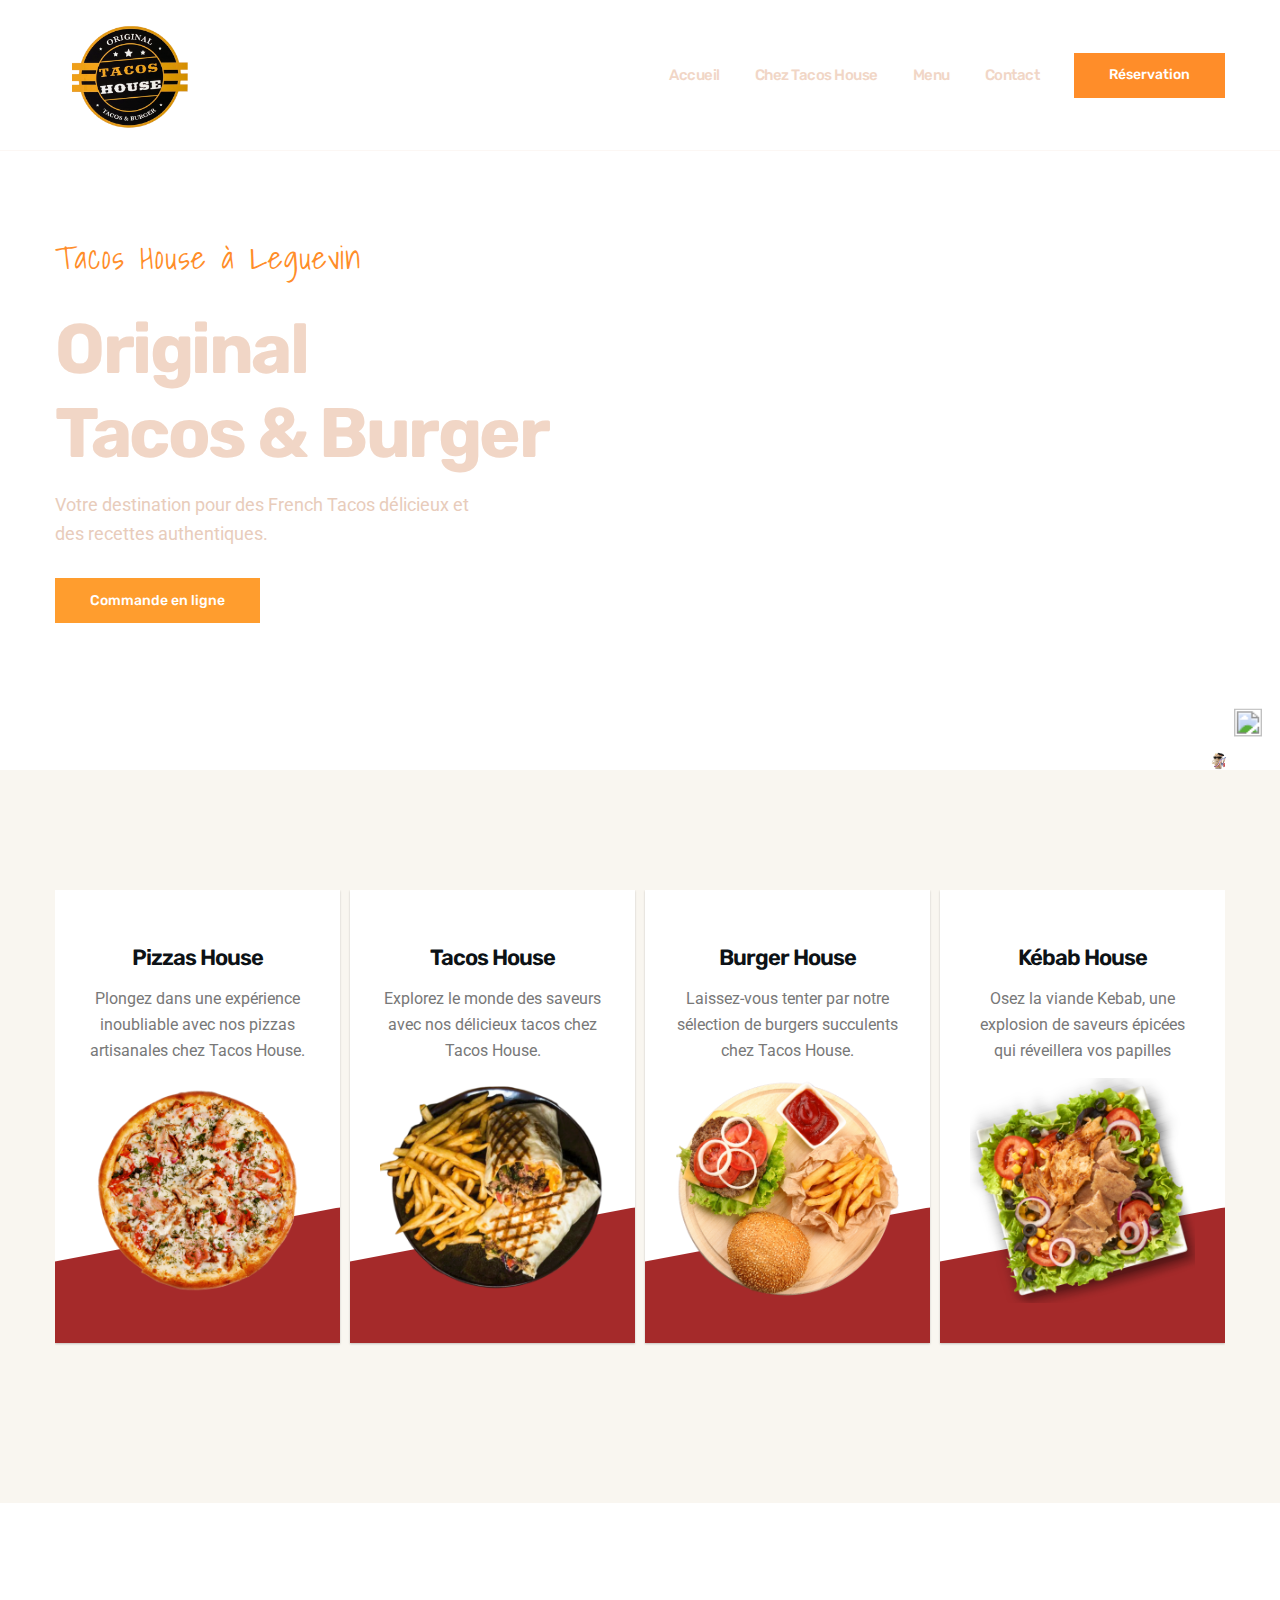
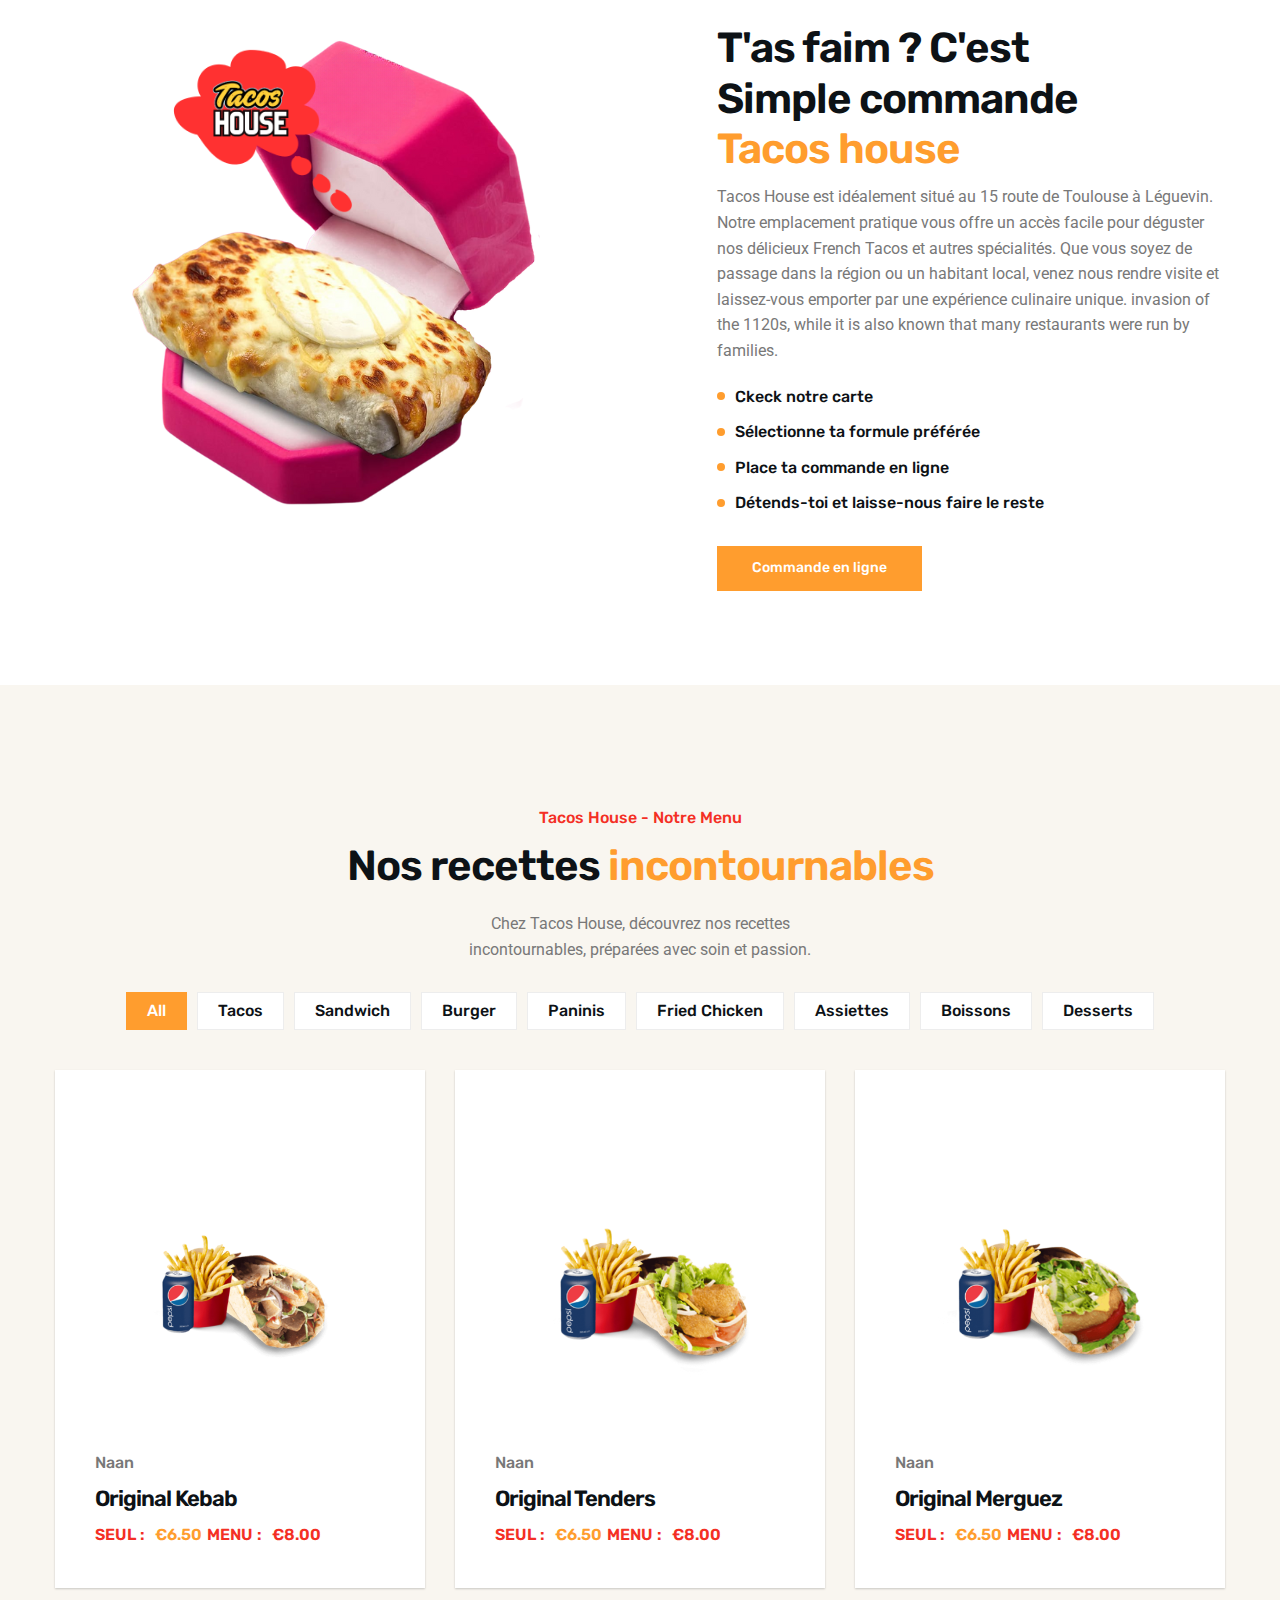
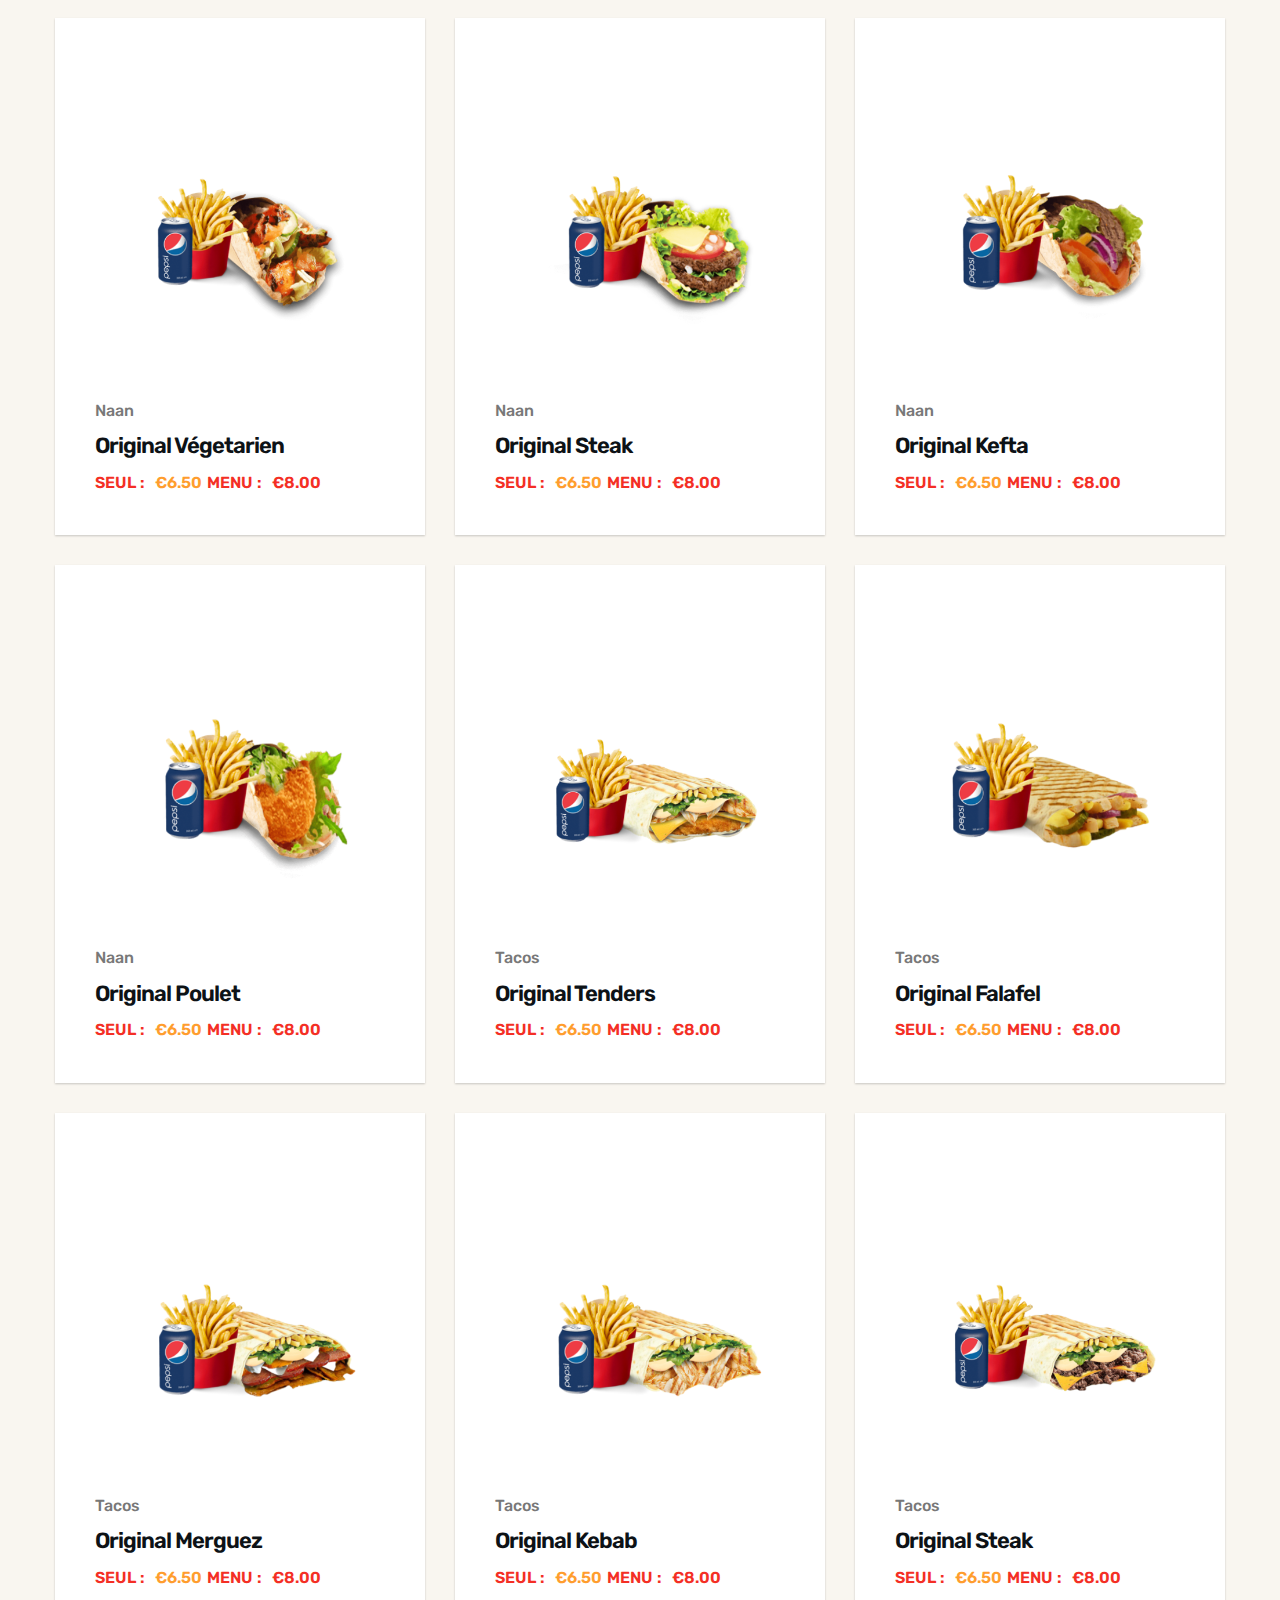
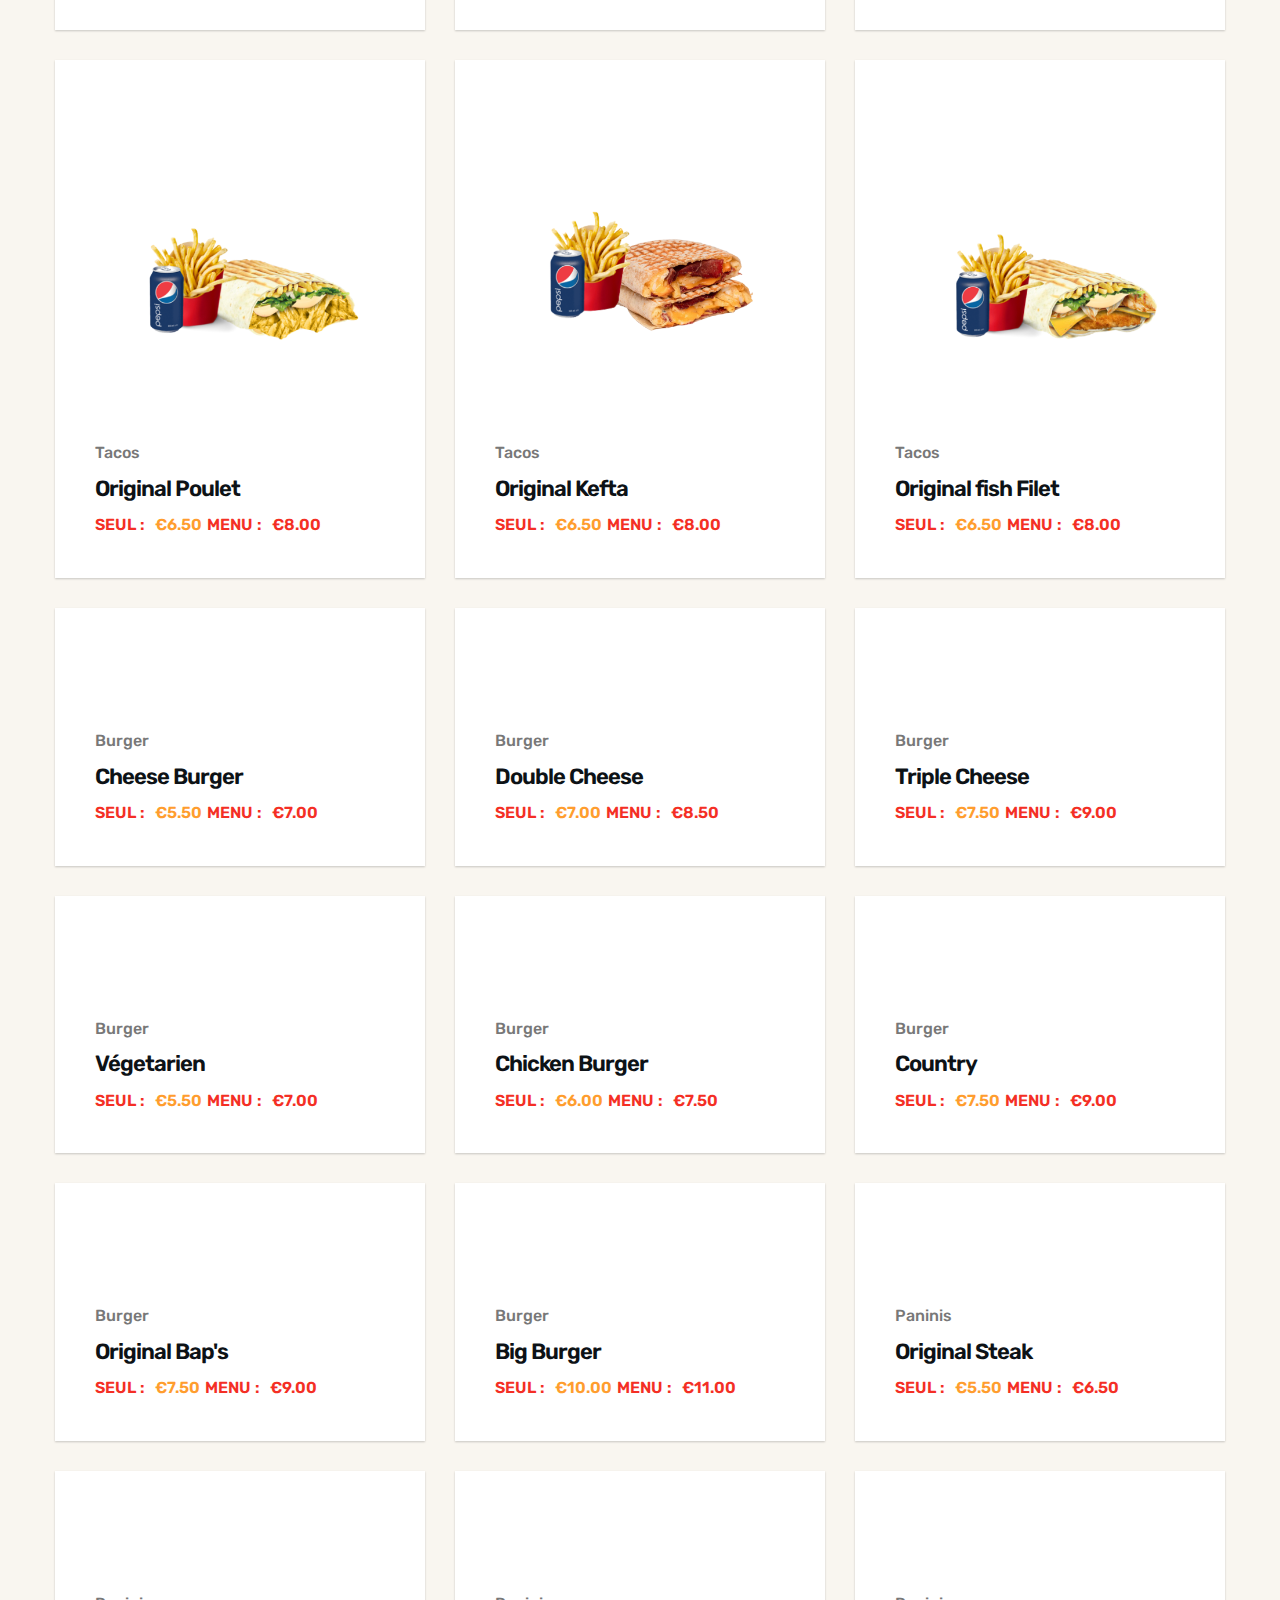
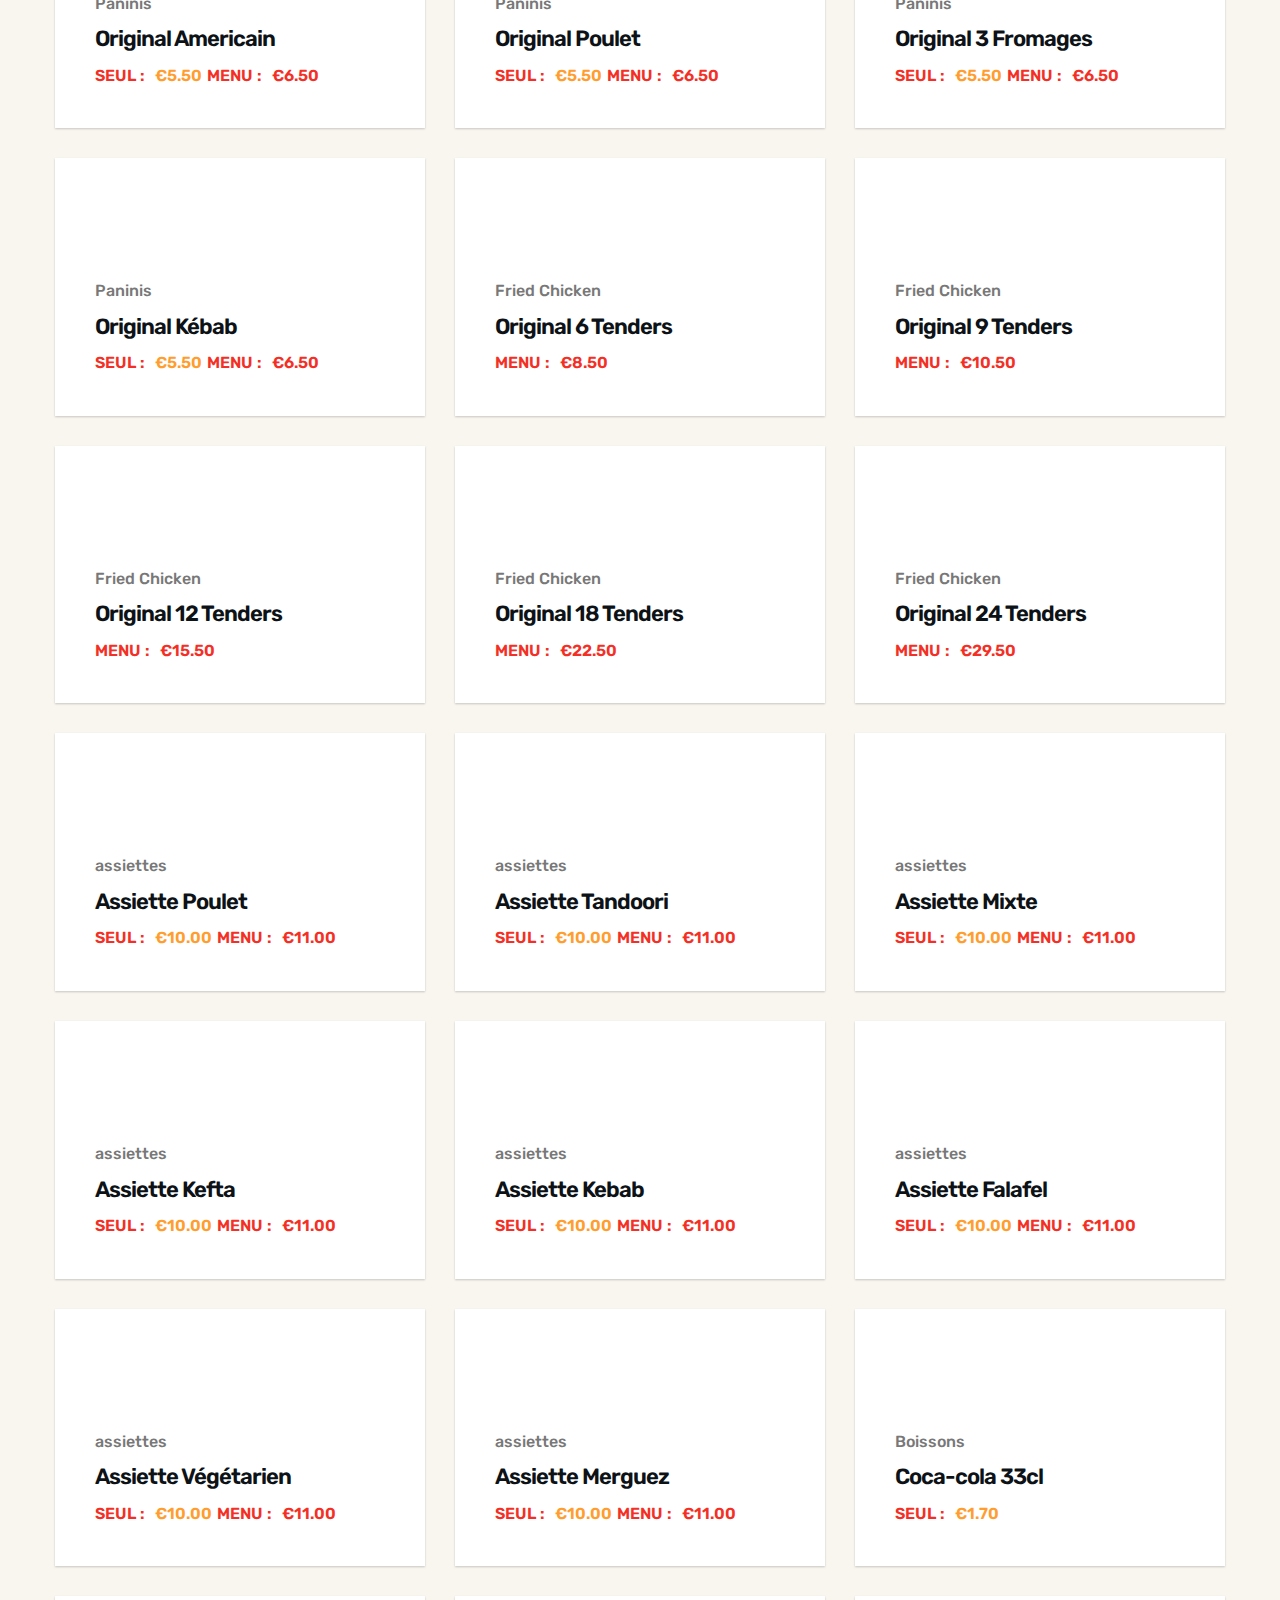
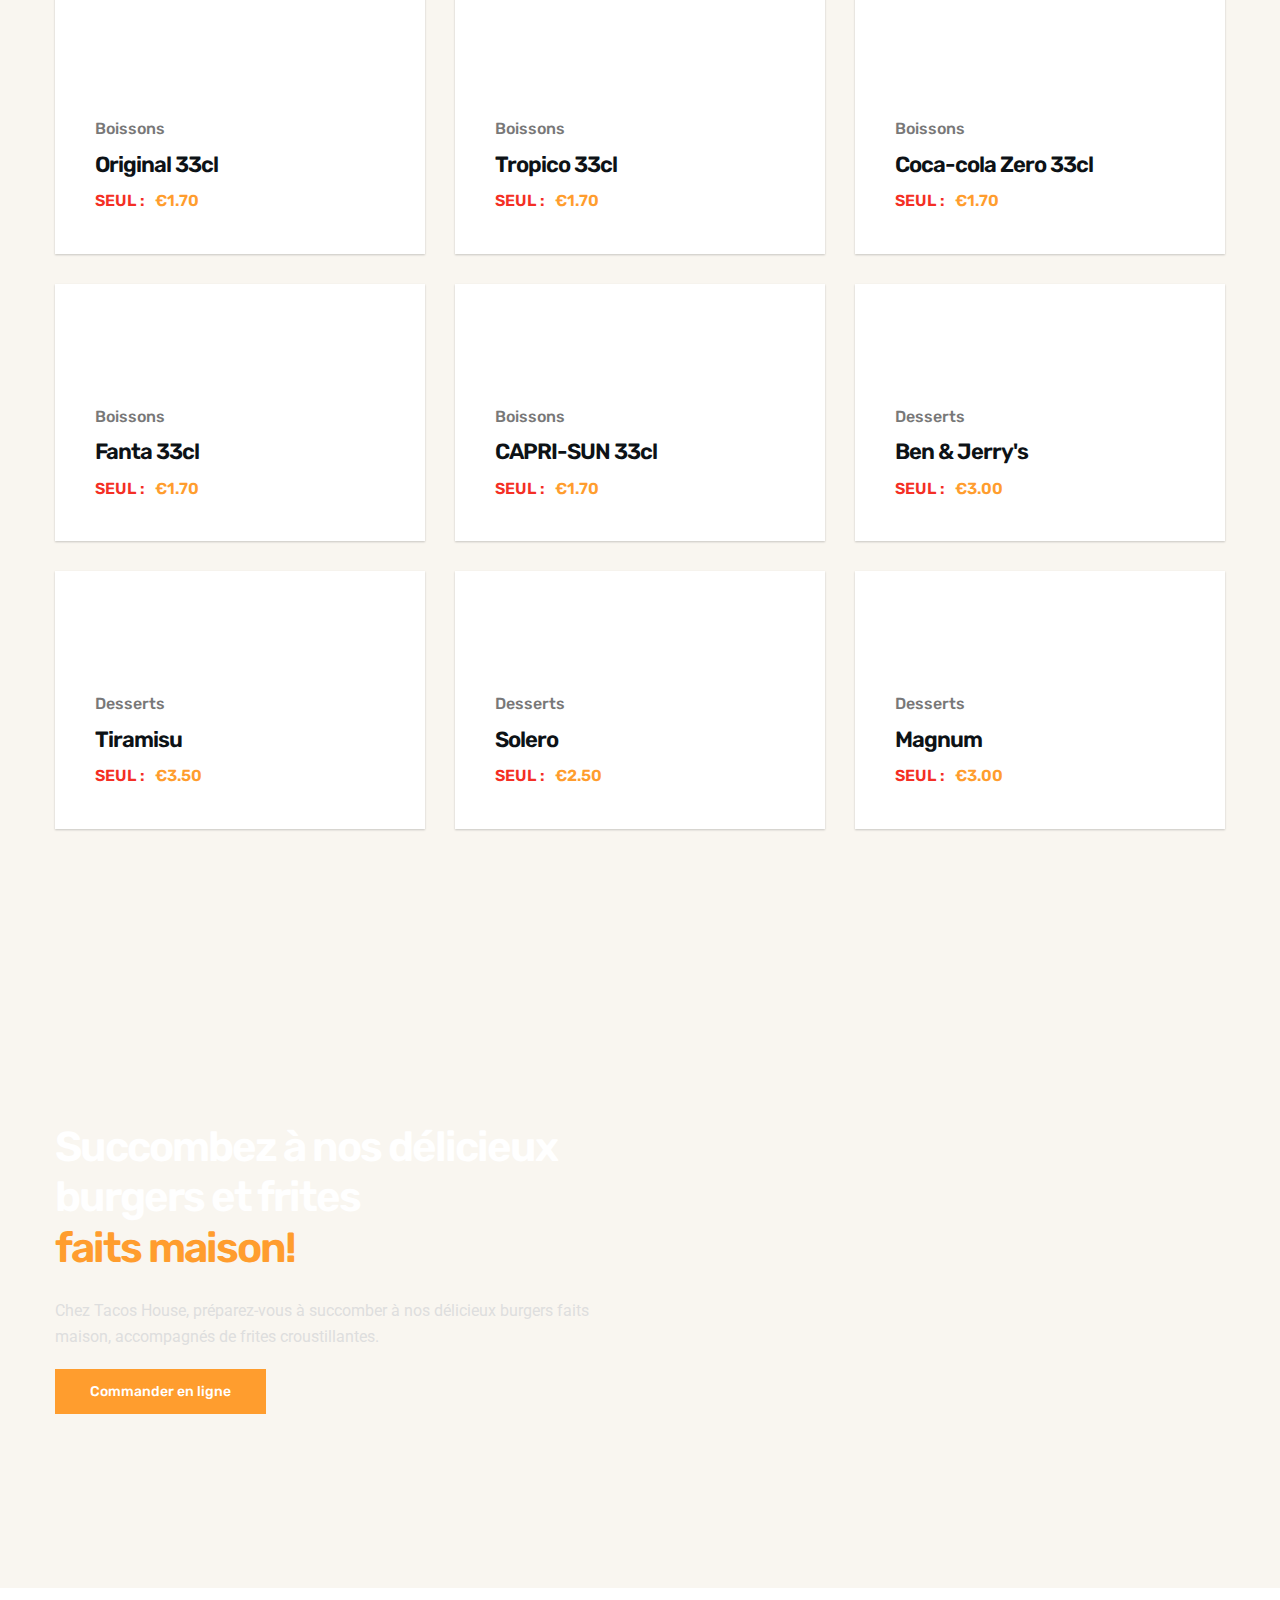
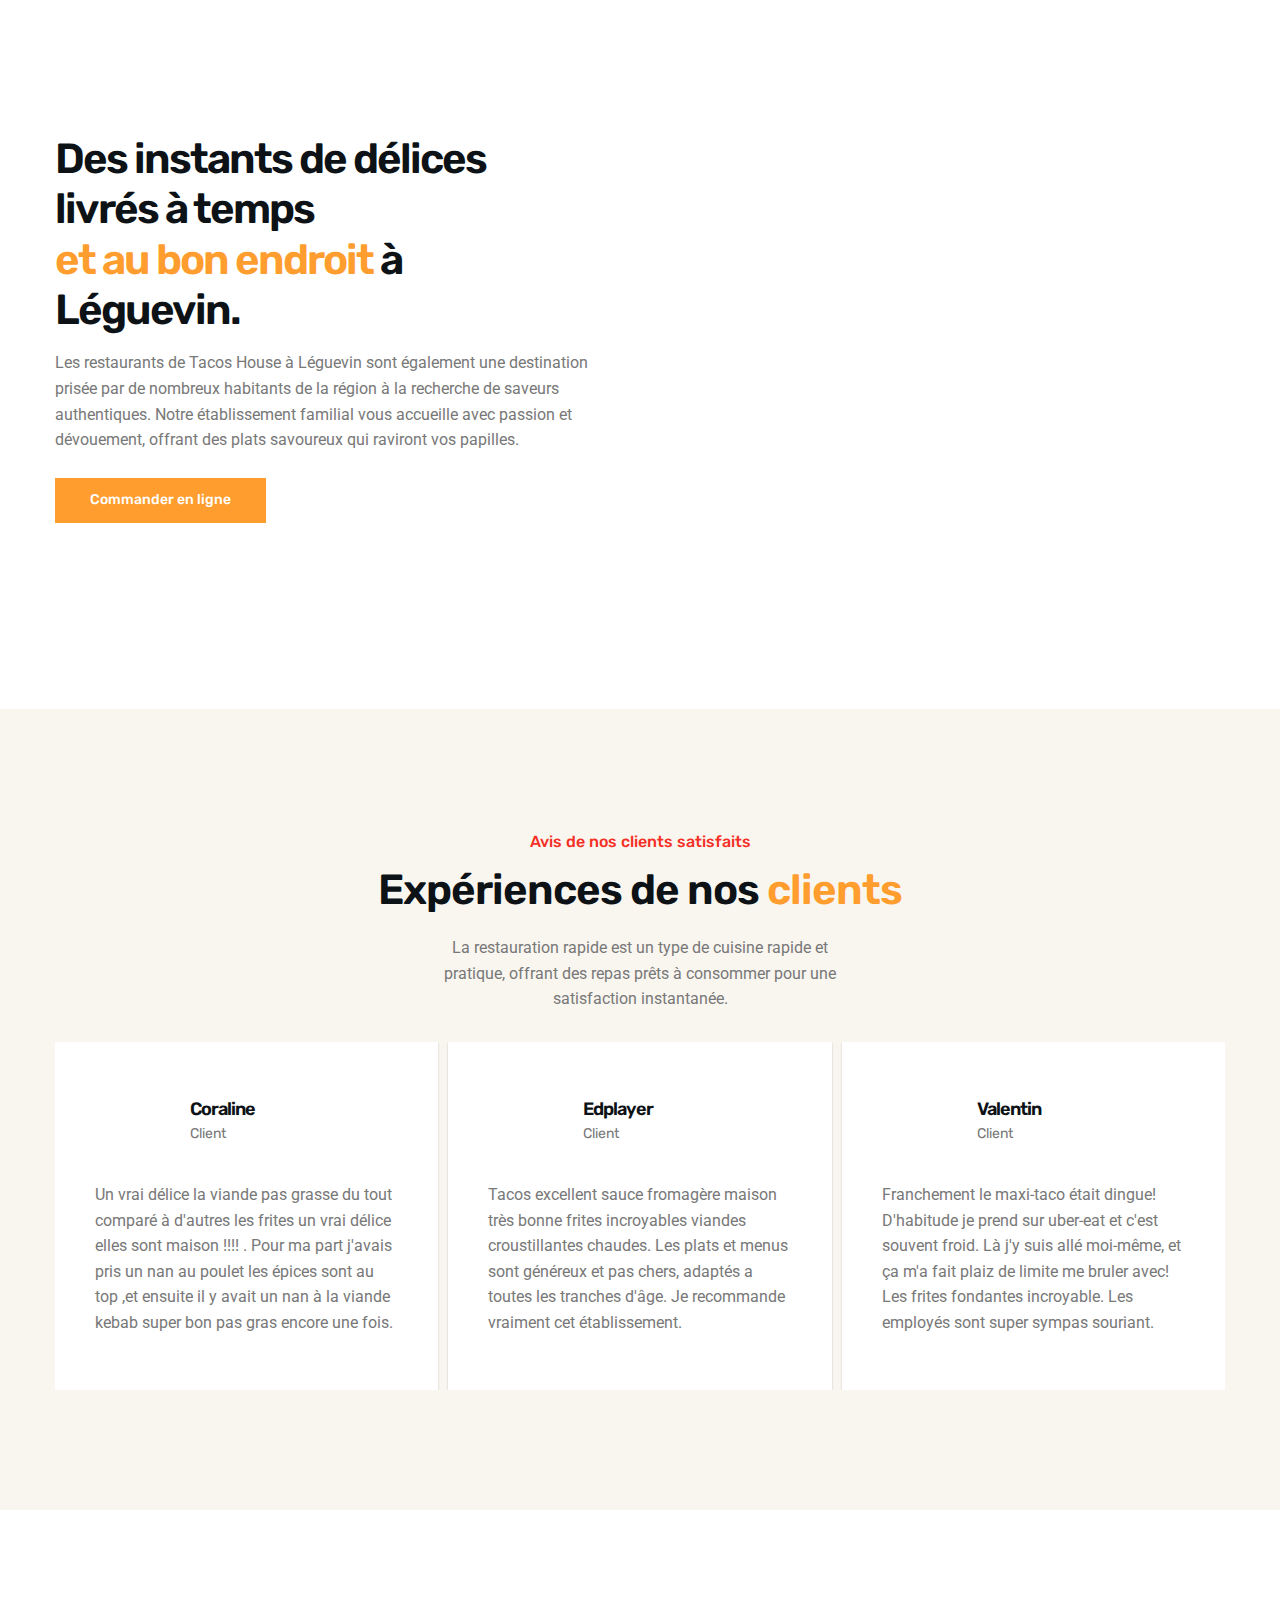
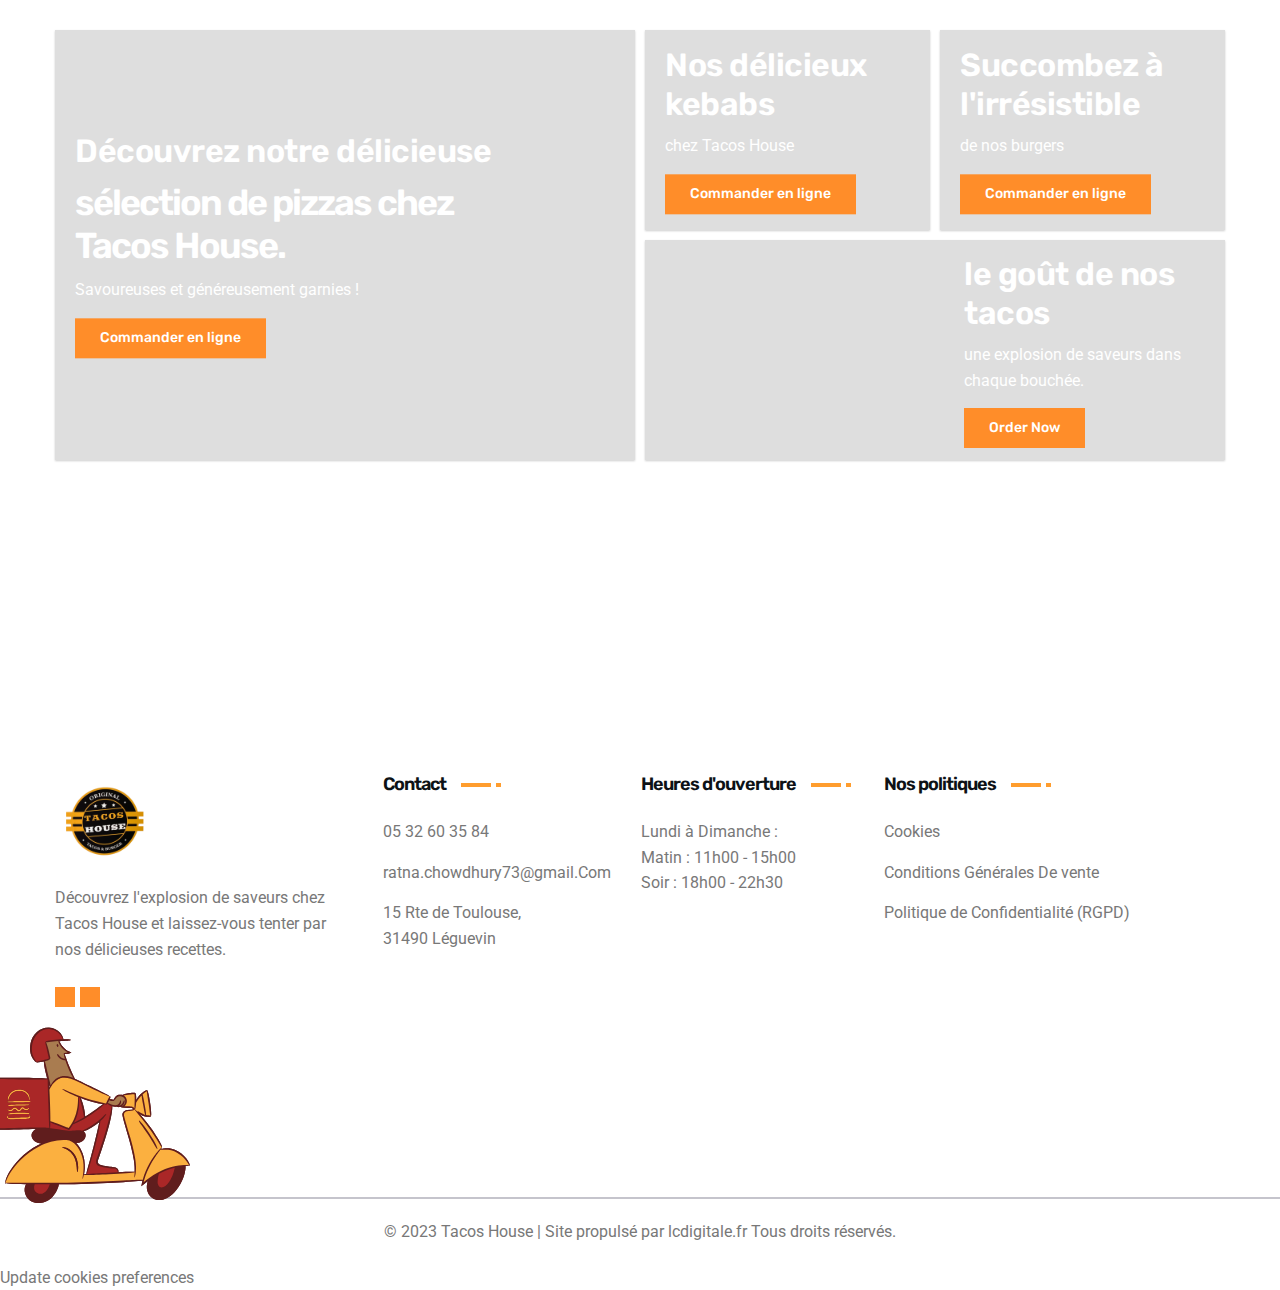
==== commit 909768c9: "ok" ====
--- a/index.html
+++ b/index.html
@@ -6,6 +6,9 @@
   <meta http-equiv="X-UA-Compatible" content="IE=edge">
   <meta name="viewport" content="width=device-width, initial-scale=1.0">
   <title>Tacos House - Votre destination pour les délicieux tacos à Léguévin</title>
+
+    <meta name="description" content="Bienvenue chez Tacos House, le meilleur restaurant de tacos à Leguevin. Découvrez notre délicieuse sélection de tacos faits maison, préparés avec des ingrédients frais et de qualité. Nous vous proposons une variété de garnitures savoureuses, allant de la viande grillée au poulet tendre, en passant par les légumes croquants. Nos tacos sont soigneusement préparés pour vous offrir une expérience culinaire unique et satisfaisante. Que vous soyez à la recherche d'un repas rapide à emporter ou que vous souhaitiez vous détendre dans notre ambiance conviviale, Tacos House est l'endroit idéal pour satisfaire votre appétit. Venez nous rendre visite dès aujourd'hui et laissez-nous vous régaler avec nos délicieux tacos.">
+
 
   <!-- 
     - favicon
@@ -26,7 +29,7 @@
     href="https://fonts.googleapis.com/css2?family=Roboto:wght@400;500&family=Rubik:wght@400;500;600;700&family=Shadows+Into+Light&display=swap"
     rel="stylesheet">
 
-    <link rel="canonical" href="">
+    <link rel="canonical" href="https://tacos-house.fr">
 
 
   <!-- 
@@ -470,7 +473,7 @@
                 <h3 class="h3 card-title">Original Kebab</h3>
                 <div class="price-wrapper">
                   <p class="price-text">Seul :</p>
-                  <data class="price" value="6.00">€6.00 </data>
+                  <data class="price" value="6.50">€6.50 </data>
                   <p class="price-text">Menu :</p>
                   <data class=" price-text" value="8.00">€8.00 </data>
                 </div>
@@ -489,7 +492,7 @@
                 <h3 class="h3 card-title">Original Tenders</h3>
                 <div class="price-wrapper">
                   <p class="price-text">Seul :</p>
-                  <data class="price" value="6.00">€6.00 </data>
+                  <data class="price" value="6.50">€6.50 </data>
                   <p class="price-text">Menu :</p>
                   <data class=" price-text" value="8.00">€8.00 </data>
                 </div>
@@ -508,7 +511,7 @@
                 <h3 class="h3 card-title">Original Merguez</h3>
                 <div class="price-wrapper">
                   <p class="price-text">Seul :</p>
-                  <data class="price" value="6.00">€6.00 </data>
+                  <data class="price" value="6.50">€6.50 </data>
                   <p class="price-text">Menu :</p>
                   <data class=" price-text" value="8.00">€8.00 </data>
                 </div>
@@ -527,7 +530,7 @@
                 <h3 class="h3 card-title">Original Végetarien</h3>
                 <div class="price-wrapper">
                   <p class="price-text">Seul :</p>
-                  <data class="price" value="6.00">€6.00 </data>
+                  <data class="price" value="6.50">€6.50 </data>
                   <p class="price-text">Menu :</p>
                   <data class=" price-text" value="8.00">€8.00 </data>
                 </div>
@@ -546,7 +549,7 @@
                 <h3 class="h3 card-title">Original Steak</h3>
                 <div class="price-wrapper">
                   <p class="price-text">Seul :</p>
-                  <data class="price" value="6.00">€6.00 </data>
+                  <data class="price" value="6.50">€6.50 </data>
                   <p class="price-text">Menu :</p>
                   <data class=" price-text" value="8.00">€8.00 </data>
                 </div>
@@ -565,7 +568,7 @@
                 <h3 class="h3 card-title">Original Kefta</h3>
                 <div class="price-wrapper">
                   <p class="price-text">Seul :</p>
-                  <data class="price" value="6.00">€6.00 </data>
+                  <data class="price" value="6.50">€6.50 </data>
                   <p class="price-text">Menu :</p>
                   <data class=" price-text" value="8.00">€8.00 </data>
                 </div>
@@ -584,7 +587,7 @@
                 <h3 class="h3 card-title">Original Poulet</h3>
                 <div class="price-wrapper">
                   <p class="price-text">Seul :</p>
-                  <data class="price" value="6.00">€6.00 </data>
+                  <data class="price" value="6.50">€6.50 </data>
                   <p class="price-text">Menu :</p>
                   <data class=" price-text" value="8.00">€8.00 </data>
                 </div>
@@ -607,7 +610,7 @@
                 <h3 class="h3 card-title">Original Tenders</h3>
                 <div class="price-wrapper">
                   <p class="price-text">Seul :</p>
-                  <data class="price" value="6.00">€6.00 </data>
+                  <data class="price" value="6.00">€6.50 </data>
                   <p class="price-text">Menu :</p>
                   <data class=" price-text" value="8.00">€8.00 </data>
                 </div>
@@ -625,7 +628,7 @@
                 <h3 class="h3 card-title">Original Falafel</h3>
                 <div class="price-wrapper">
                   <p class="price-text">Seul :</p>
-                  <data class="price" value="6.00">€6.00 </data>
+                  <data class="price" value="6.00">€6.50 </data>
                   <p class="price-text">Menu :</p>
                   <data class=" price-text" value="8.00">€8.00 </data>
                 </div>
@@ -643,7 +646,7 @@
                 <h3 class="h3 card-title">Original Merguez</h3>
                 <div class="price-wrapper">
                   <p class="price-text">Seul :</p>
-                  <data class="price" value="6.00">€6.00 </data>
+                  <data class="price" value="6.00">€6.50 </data>
                   <p class="price-text">Menu :</p>
                   <data class=" price-text" value="8.00">€8.00 </data>
                 </div>
@@ -661,7 +664,7 @@
                 <h3 class="h3 card-title">Original Kebab</h3>
                 <div class="price-wrapper">
                   <p class="price-text">Seul :</p>
-                  <data class="price" value="6.00">€6.00 </data>
+                  <data class="price" value="6.00">€6.50 </data>
                   <p class="price-text">Menu :</p>
                   <data class=" price-text" value="8.00">€8.00 </data>
                 </div>
@@ -679,7 +682,7 @@
                 <h3 class="h3 card-title">Original Steak</h3>
                 <div class="price-wrapper">
                   <p class="price-text">Seul :</p>
-                  <data class="price" value="6.00">€6.00 </data>
+                  <data class="price" value="6.00">€6.50 </data>
                   <p class="price-text">Menu :</p>
                   <data class=" price-text" value="8.00">€8.00 </data>
                 </div>
@@ -697,7 +700,7 @@
                 <h3 class="h3 card-title">Original Poulet</h3>
                 <div class="price-wrapper">
                   <p class="price-text">Seul :</p>
-                  <data class="price" value="6.00">€6.00 </data>
+                  <data class="price" value="6.00">€6.50 </data>
                   <p class="price-text">Menu :</p>
                   <data class=" price-text" value="8.00">€8.00 </data>
                 </div>
@@ -715,7 +718,7 @@
                 <h3 class="h3 card-title">Original Kefta</h3>
                 <div class="price-wrapper">
                   <p class="price-text">Seul :</p>
-                  <data class="price" value="6.00">€6.00 </data>
+                  <data class="price" value="6.00">€6.50 </data>
                   <p class="price-text">Menu :</p>
                   <data class=" price-text" value="8.00">€8.00 </data>
                 </div>
@@ -735,7 +738,7 @@
                 <h3 class="h3 card-title">Original fish Filet</h3>
                 <div class="price-wrapper">
                   <p class="price-text">Seul :</p>
-                  <data class="price" value="6.00">€6.00 </data>
+                  <data class="price" value="6.00">€6.50 </data>
                   <p class="price-text">Menu :</p>
                   <data class=" price-text" value="8.00">€8.00 </data>
                 </div>
@@ -760,9 +763,9 @@
                 <h3 class="h3 card-title">Cheese Burger</h3>
                 <div class="price-wrapper">
                   <p class="price-text">Seul :</p>
-                  <data class="price" value="6.00">€6.00 </data>
-                  <p class="price-text">Menu :</p>
-                  <data class=" price-text" value="8.00">€8.00 </data>
+                  <data class="price" value="6.00">€5.50 </data>
+                  <p class="price-text">Menu :</p>
+                  <data class=" price-text" value="8.00">€7.00 </data>
                 </div>
               </div>
             </li>
@@ -779,9 +782,9 @@
                 <h3 class="h3 card-title">Double Cheese</h3>
                 <div class="price-wrapper">
                   <p class="price-text">Seul :</p>
-                  <data class="price" value="6.00">€6.00 </data>
-                  <p class="price-text">Menu :</p>
-                  <data class=" price-text" value="8.00">€8.00 </data>
+                  <data class="price" value="6.00">€7.00 </data>
+                  <p class="price-text">Menu :</p>
+                  <data class=" price-text" value="8.00">€8.50 </data>
                 </div>
               </div>
             </li>
@@ -798,9 +801,9 @@
                 <h3 class="h3 card-title">Triple Cheese</h3>
                 <div class="price-wrapper">
                   <p class="price-text">Seul :</p>
-                  <data class="price" value="6.00">€6.00 </data>
-                  <p class="price-text">Menu :</p>
-                  <data class=" price-text" value="8.00">€8.00 </data>
+                  <data class="price" value="6.00">€7.50 </data>
+                  <p class="price-text">Menu :</p>
+                  <data class=" price-text" value="8.00">€9.00 </data>
                 </div>
               </div>
             </li>
@@ -817,9 +820,9 @@
                 <h3 class="h3 card-title">Végetarien</h3>
                 <div class="price-wrapper">
                   <p class="price-text">Seul :</p>
-                  <data class="price" value="6.00">€6.00 </data>
-                  <p class="price-text">Menu :</p>
-                  <data class=" price-text" value="8.00">€8.00 </data>
+                  <data class="price" value="6.00">€5.50 </data>
+                  <p class="price-text">Menu :</p>
+                  <data class=" price-text" value="8.00">€7.00 </data>
                 </div>
               </div>
             </li>
@@ -833,12 +836,12 @@
                 <div class="wrapper">
                   <p class="category">Burger</p>
                 </div>
-                <h3 class="h3 card-title">Country</h3>
+                <h3 class="h3 card-title">Chicken Burger</h3>
                 <div class="price-wrapper">
                   <p class="price-text">Seul :</p>
                   <data class="price" value="6.00">€6.00 </data>
                   <p class="price-text">Menu :</p>
-                  <data class=" price-text" value="8.00">€8.00 </data>
+                  <data class=" price-text" value="8.00">€7.50 </data>
                 </div>
               </div>
             </li>
@@ -852,12 +855,12 @@
                 <div class="wrapper">
                   <p class="category">Burger</p>
                 </div>
-                <h3 class="h3 card-title">Original Kebab</h3>
-                <div class="price-wrapper">
-                  <p class="price-text">Seul :</p>
-                  <data class="price" value="6.00">€6.00 </data>
-                  <p class="price-text">Menu :</p>
-                  <data class=" price-text" value="8.00">€8.00 </data>
+                <h3 class="h3 card-title">Country</h3>
+                <div class="price-wrapper">
+                  <p class="price-text">Seul :</p>
+                  <data class="price" value="6.00">€7.50 </data>
+                  <p class="price-text">Menu :</p>
+                  <data class=" price-text" value="8.00">€9.00 </data>
                 </div>
               </div>
             </li>
@@ -878,9 +881,9 @@
                 <h3 class="h3 card-title">Original Bap's</h3>
                 <div class="price-wrapper">
                   <p class="price-text">Seul :</p>
-                  <data class="price" value="6.00">€6.00 </data>
-                  <p class="price-text">Menu :</p>
-                  <data class=" price-text" value="8.00">€8.00 </data>
+                  <data class="price" value="6.00">€7.50 </data>
+                  <p class="price-text">Menu :</p>
+                  <data class=" price-text" value="8.00">€9.00 </data>
                 </div>
               </div>
             </li>
@@ -903,9 +906,9 @@
                 <h3 class="h3 card-title">Big Burger</h3>
                 <div class="price-wrapper">
                   <p class="price-text">Seul :</p>
-                  <data class="price" value="6.00">€6.00 </data>
-                  <p class="price-text">Menu :</p>
-                  <data class=" price-text" value="8.00">€8.00 </data>
+                  <data class="price" value="6.00">€10.00 </data>
+                  <p class="price-text">Menu :</p>
+                  <data class=" price-text" value="8.00">€11.00 </data>
                 </div>
               </div>
             </li>
--- a/assets/css/style.css
+++ b/assets/css/style.css
@@ -584,7 +584,8 @@
   content: "";
   position: absolute;
   inset: 0;
-  background-color: var(--deep-saffron);
+  /* background-color: var(--deep-saffron); */
+  background-color: brown;
   clip-path: var(--clip-path-1);
   transform: scaleY(0.3);
   transform-origin: bottom;
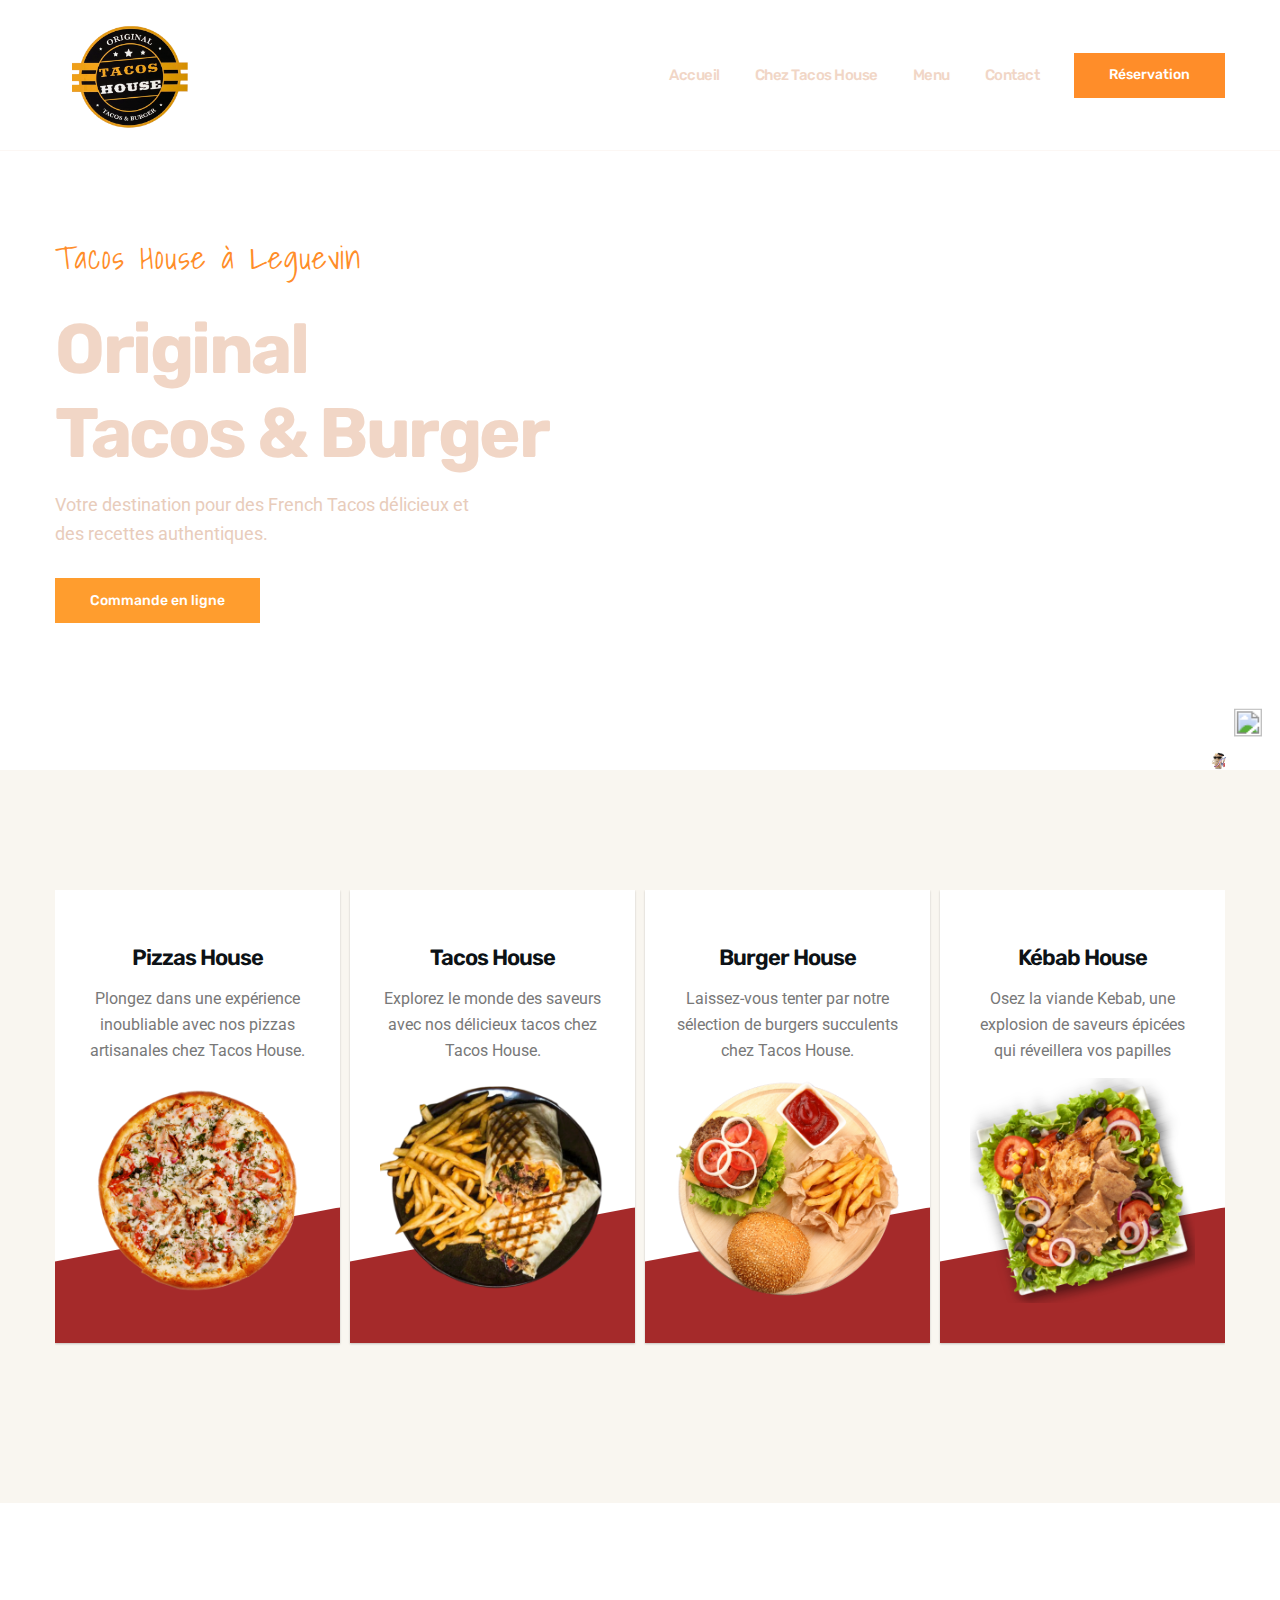
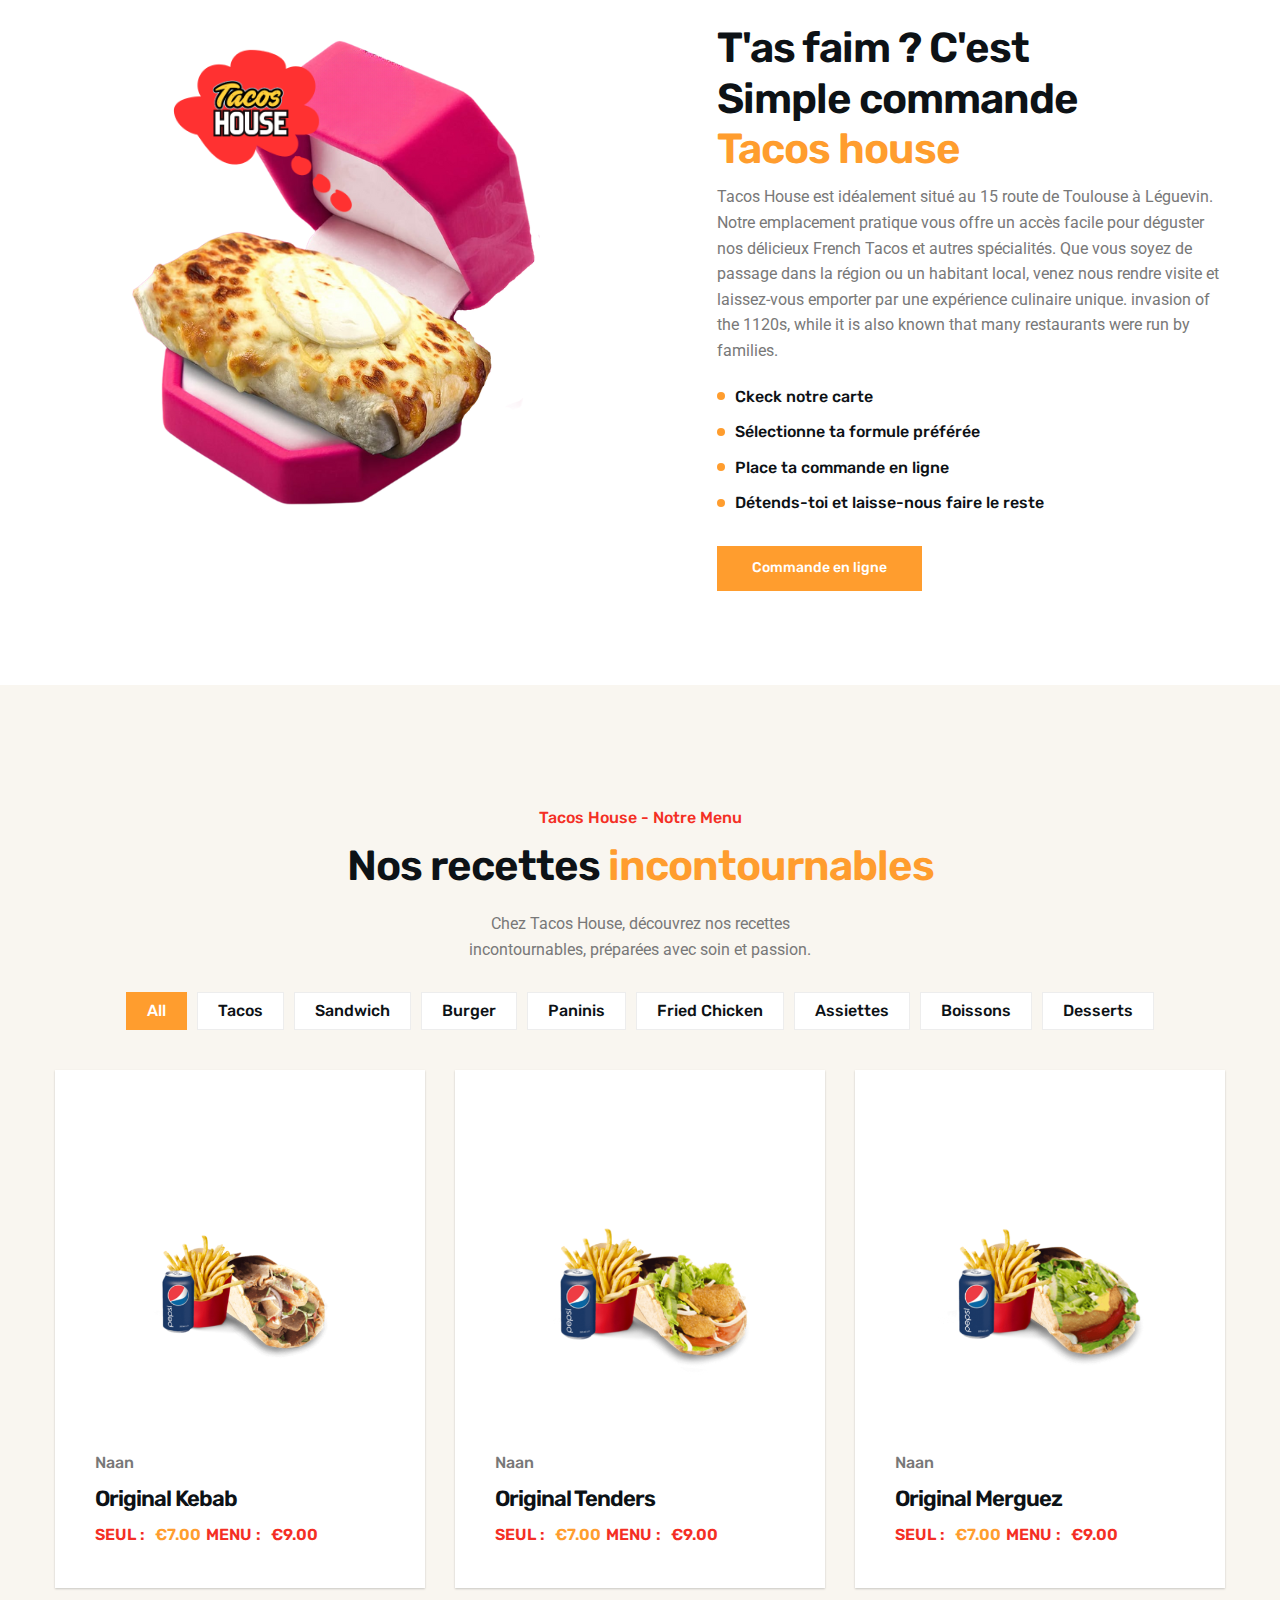
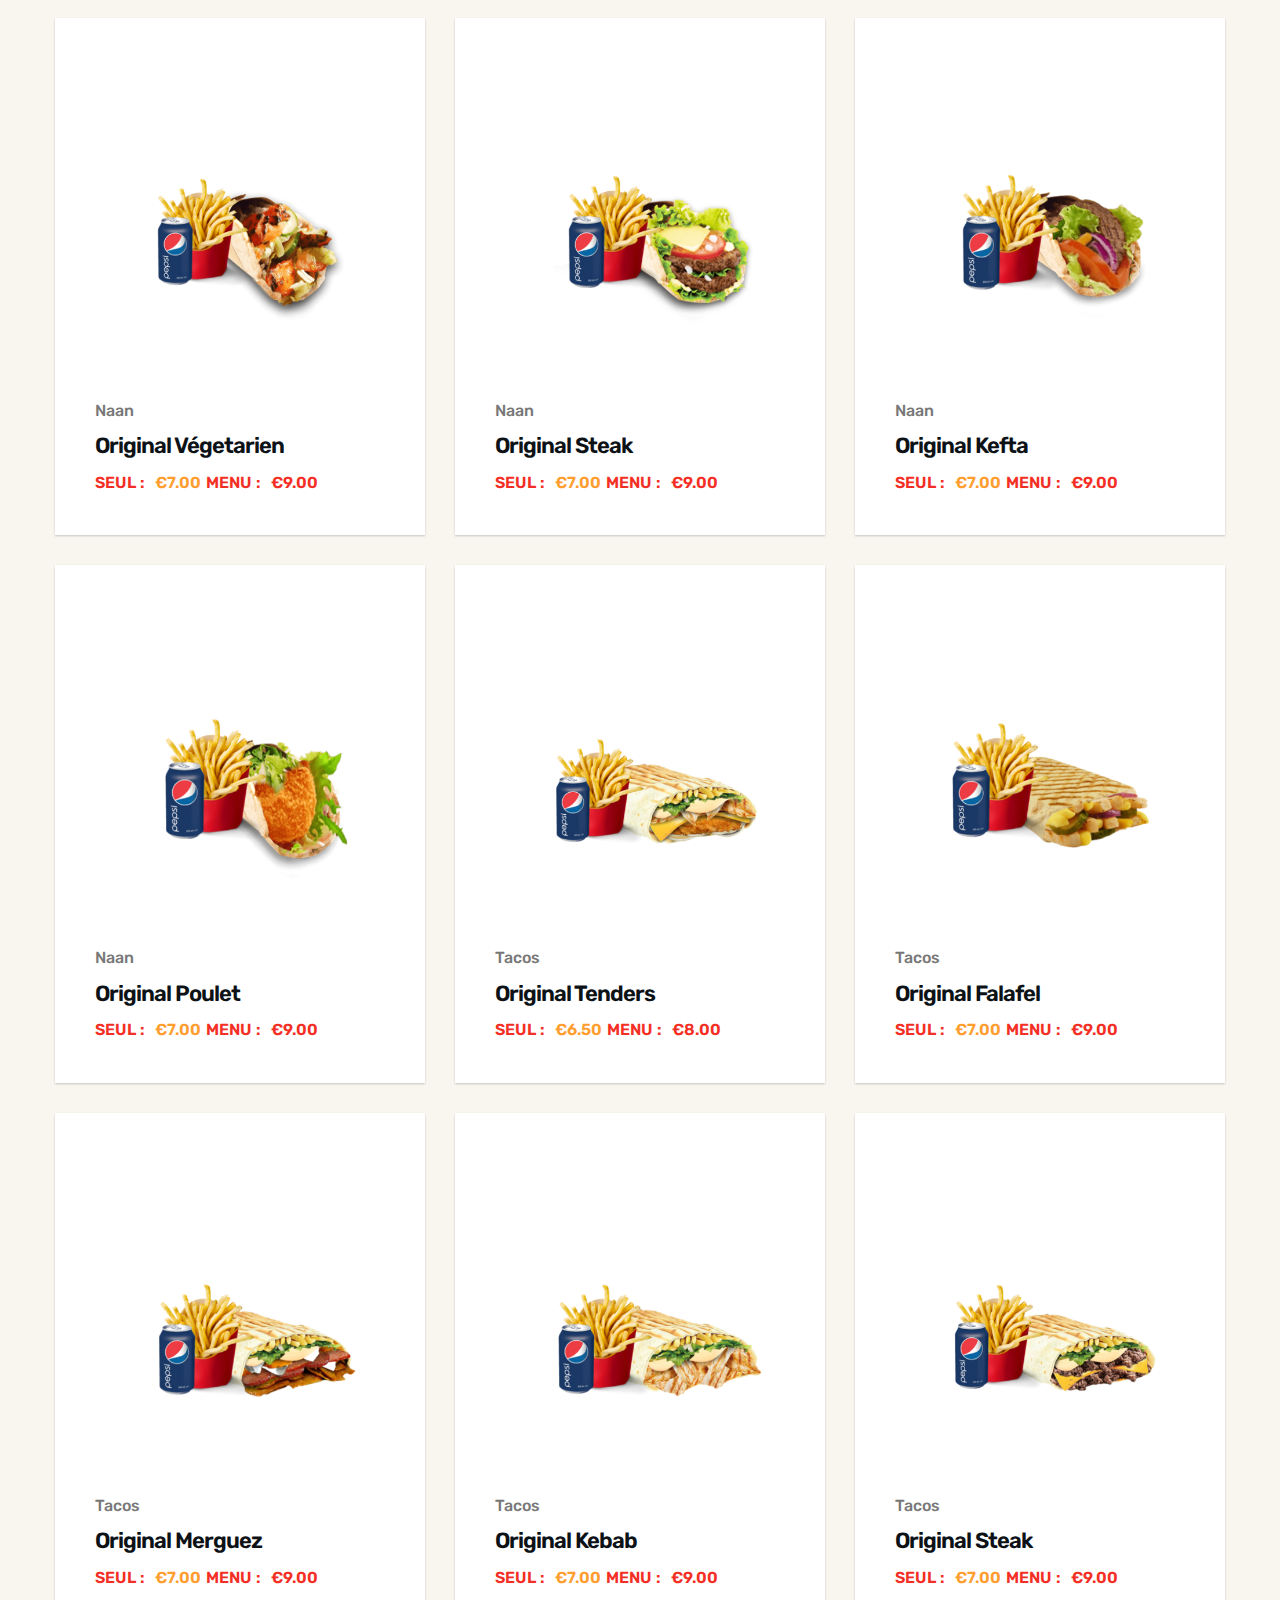
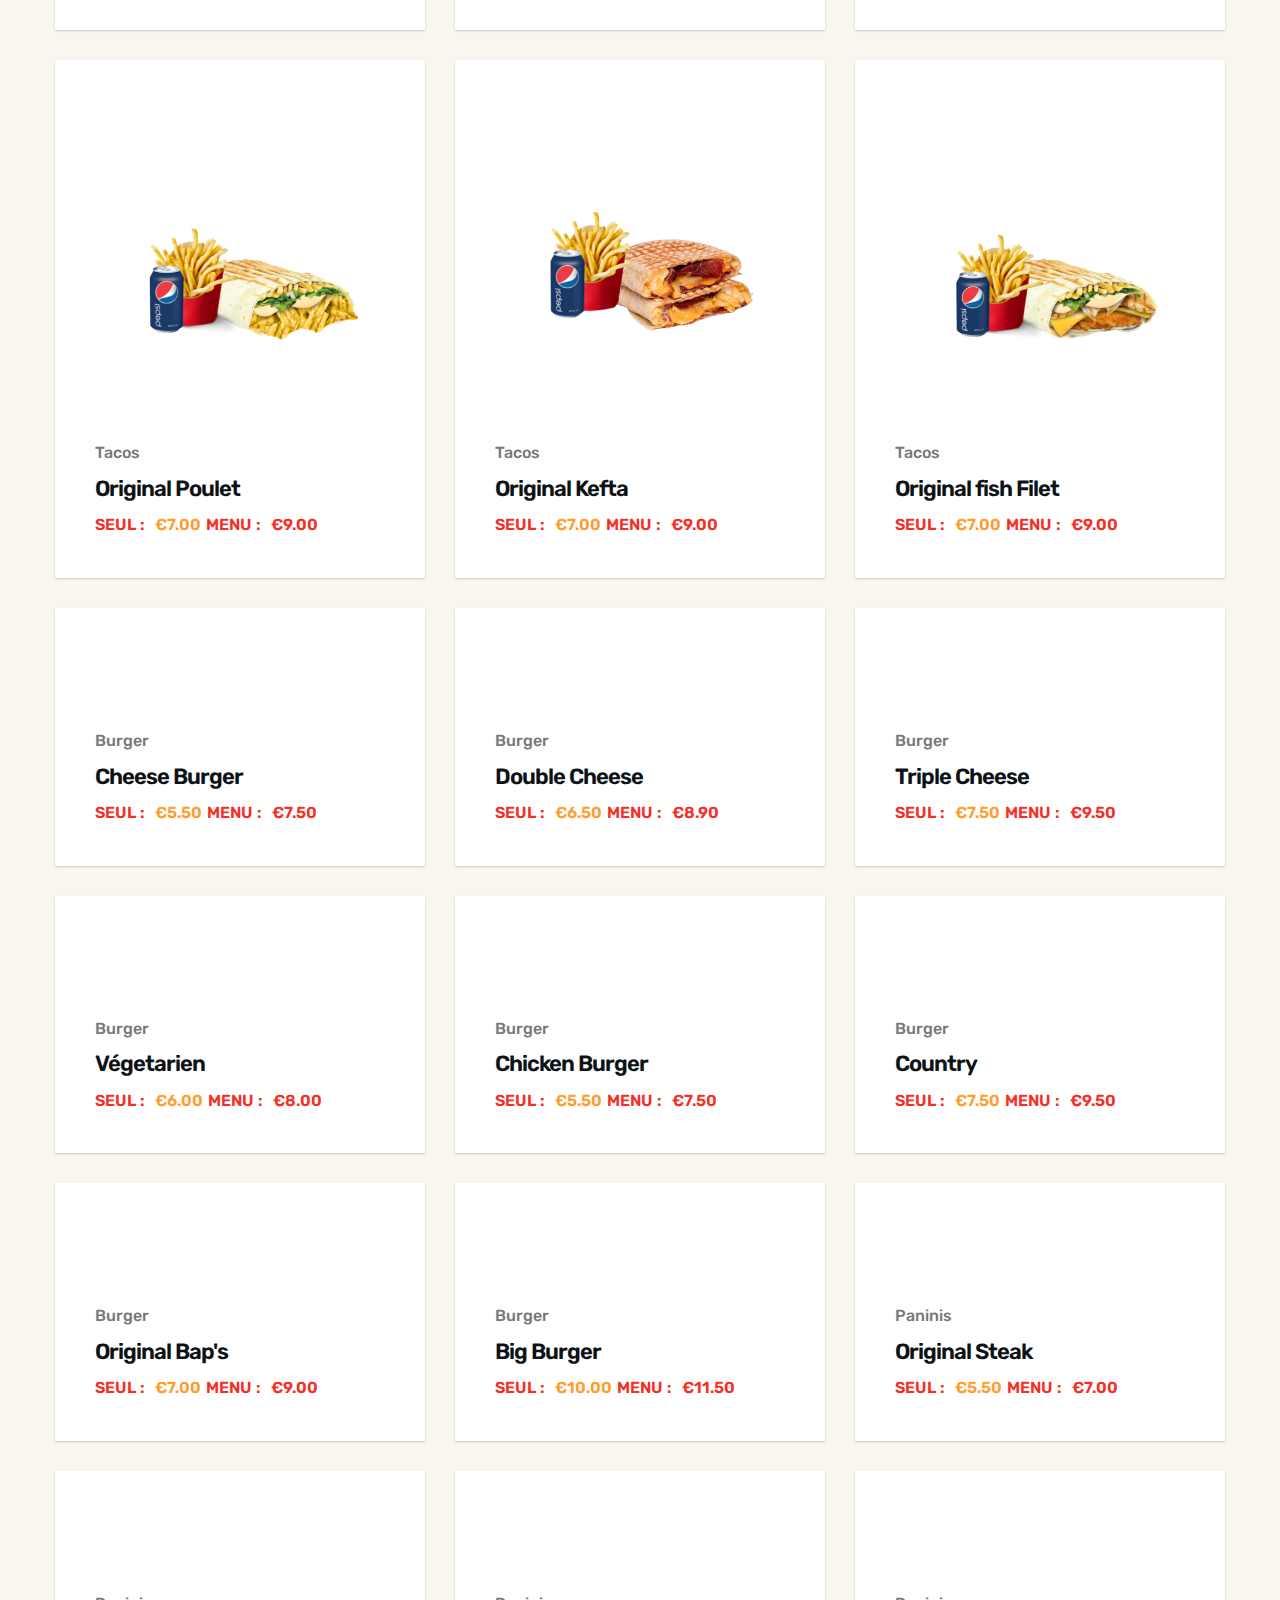
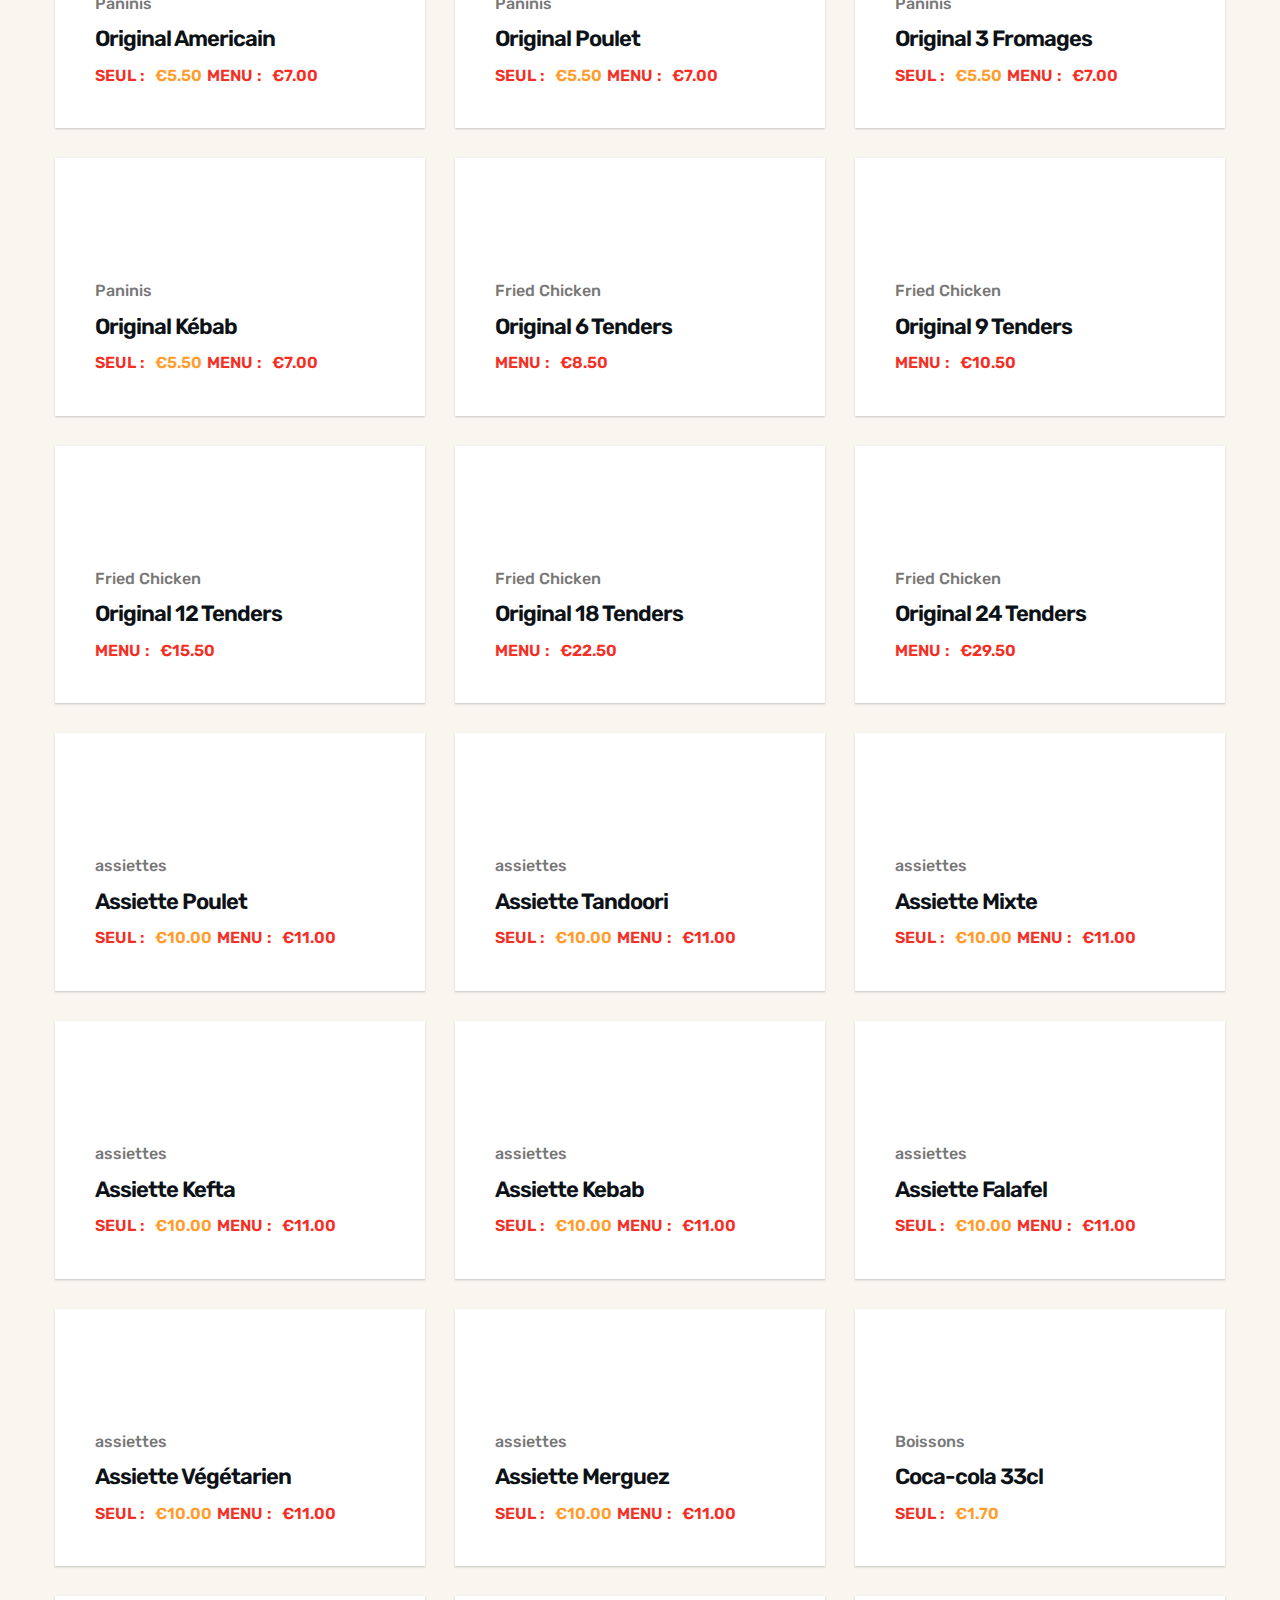
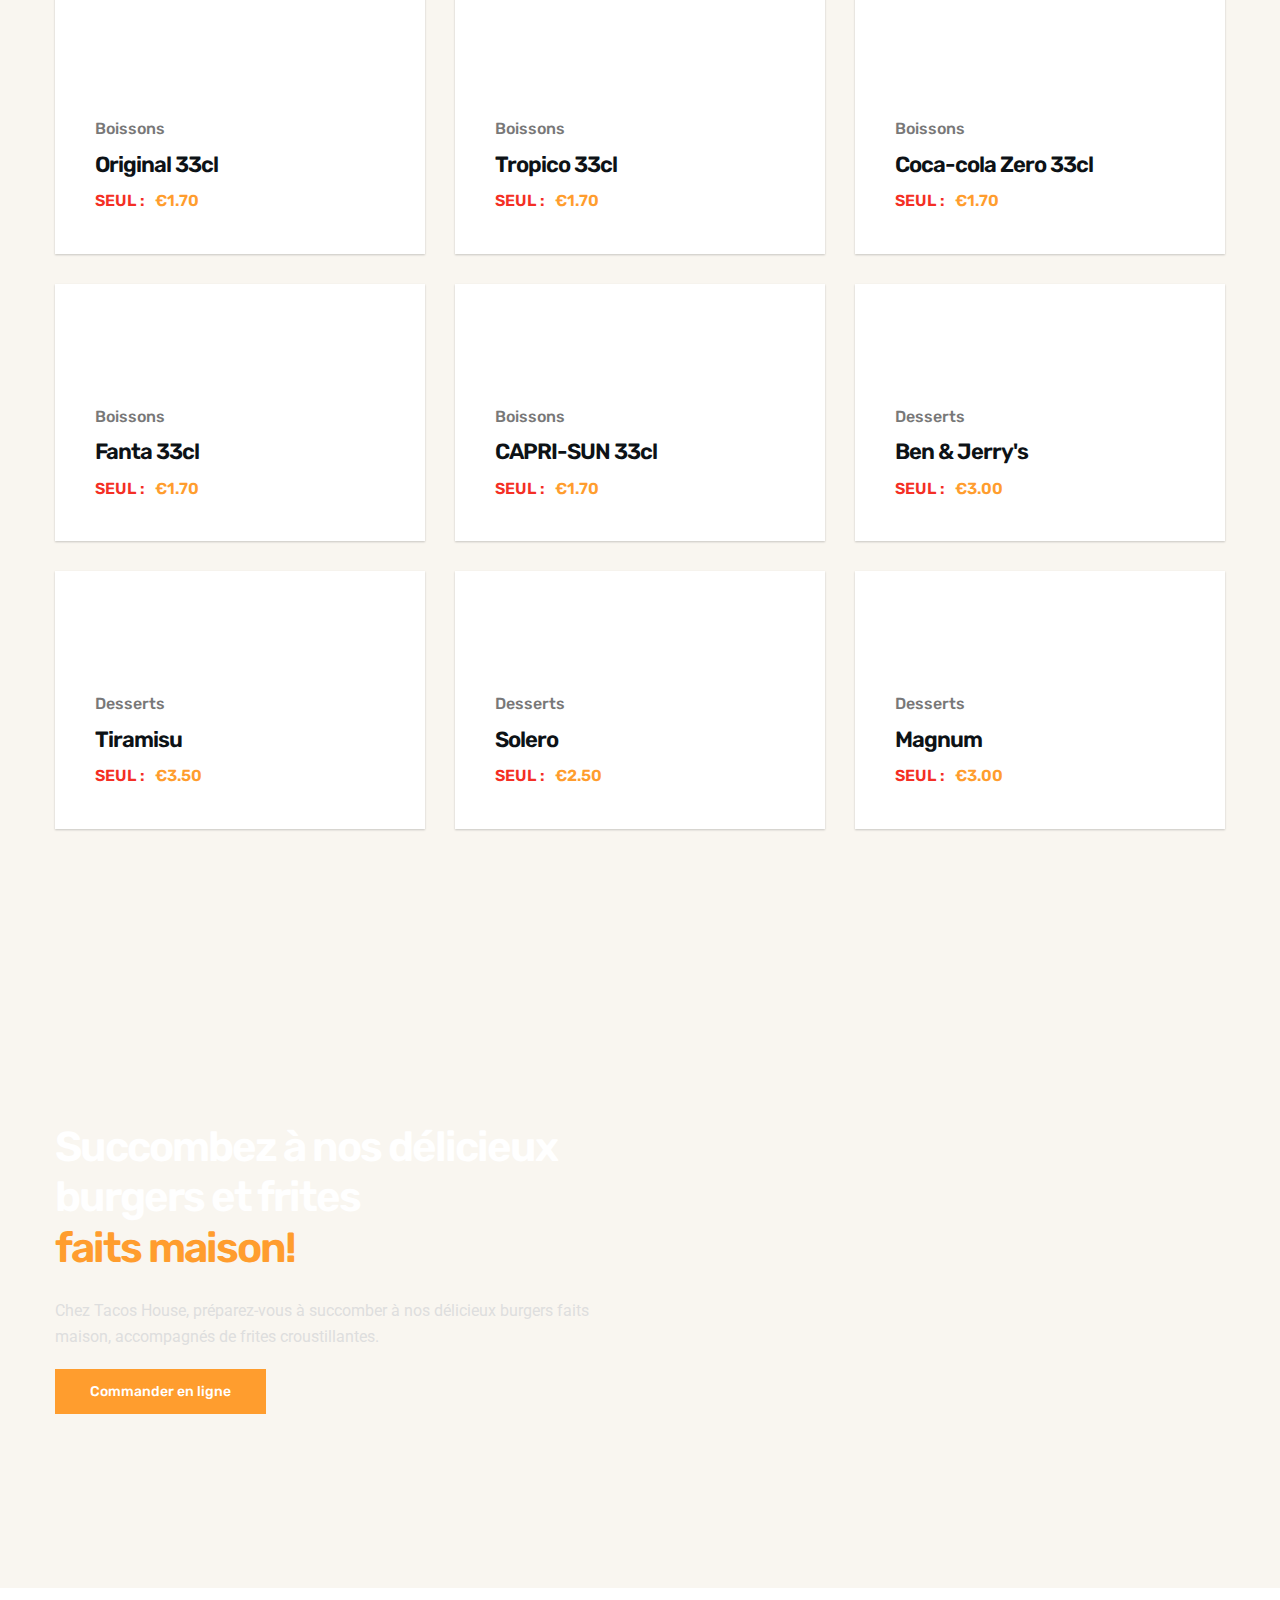
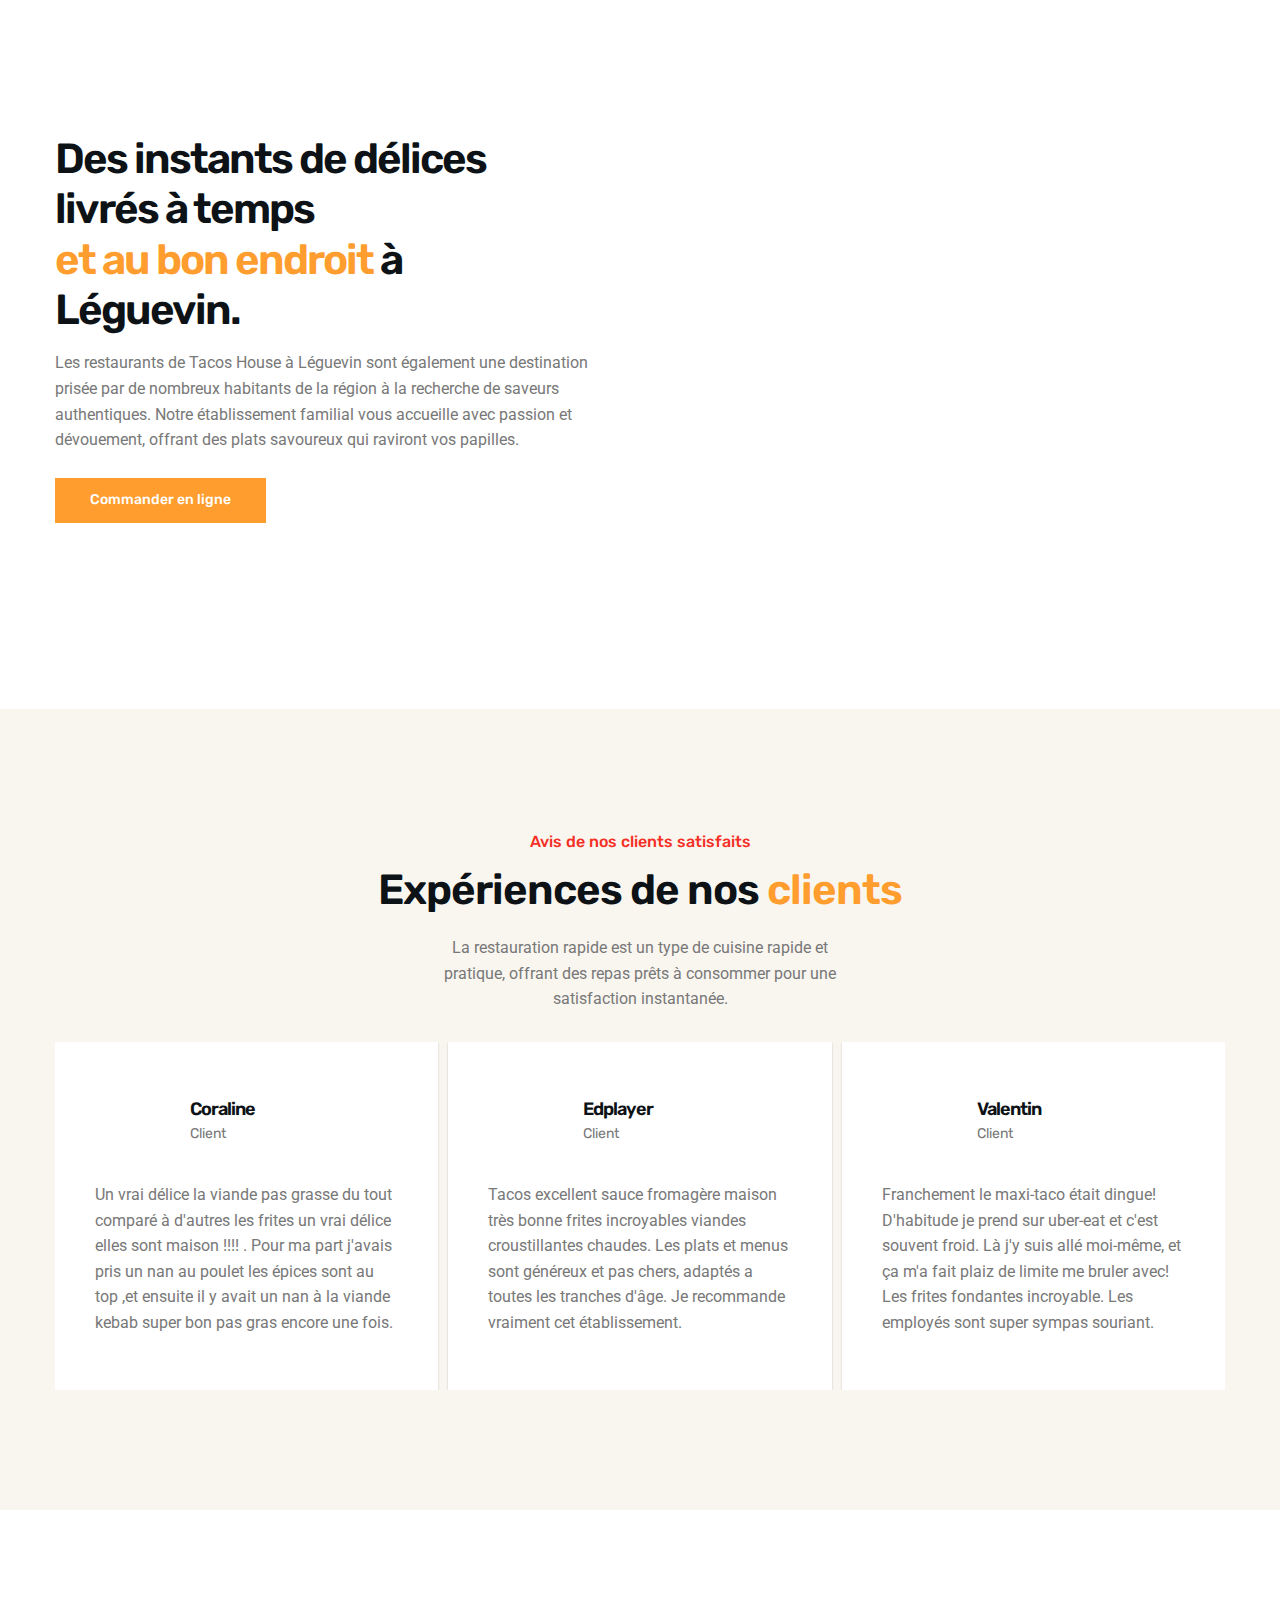
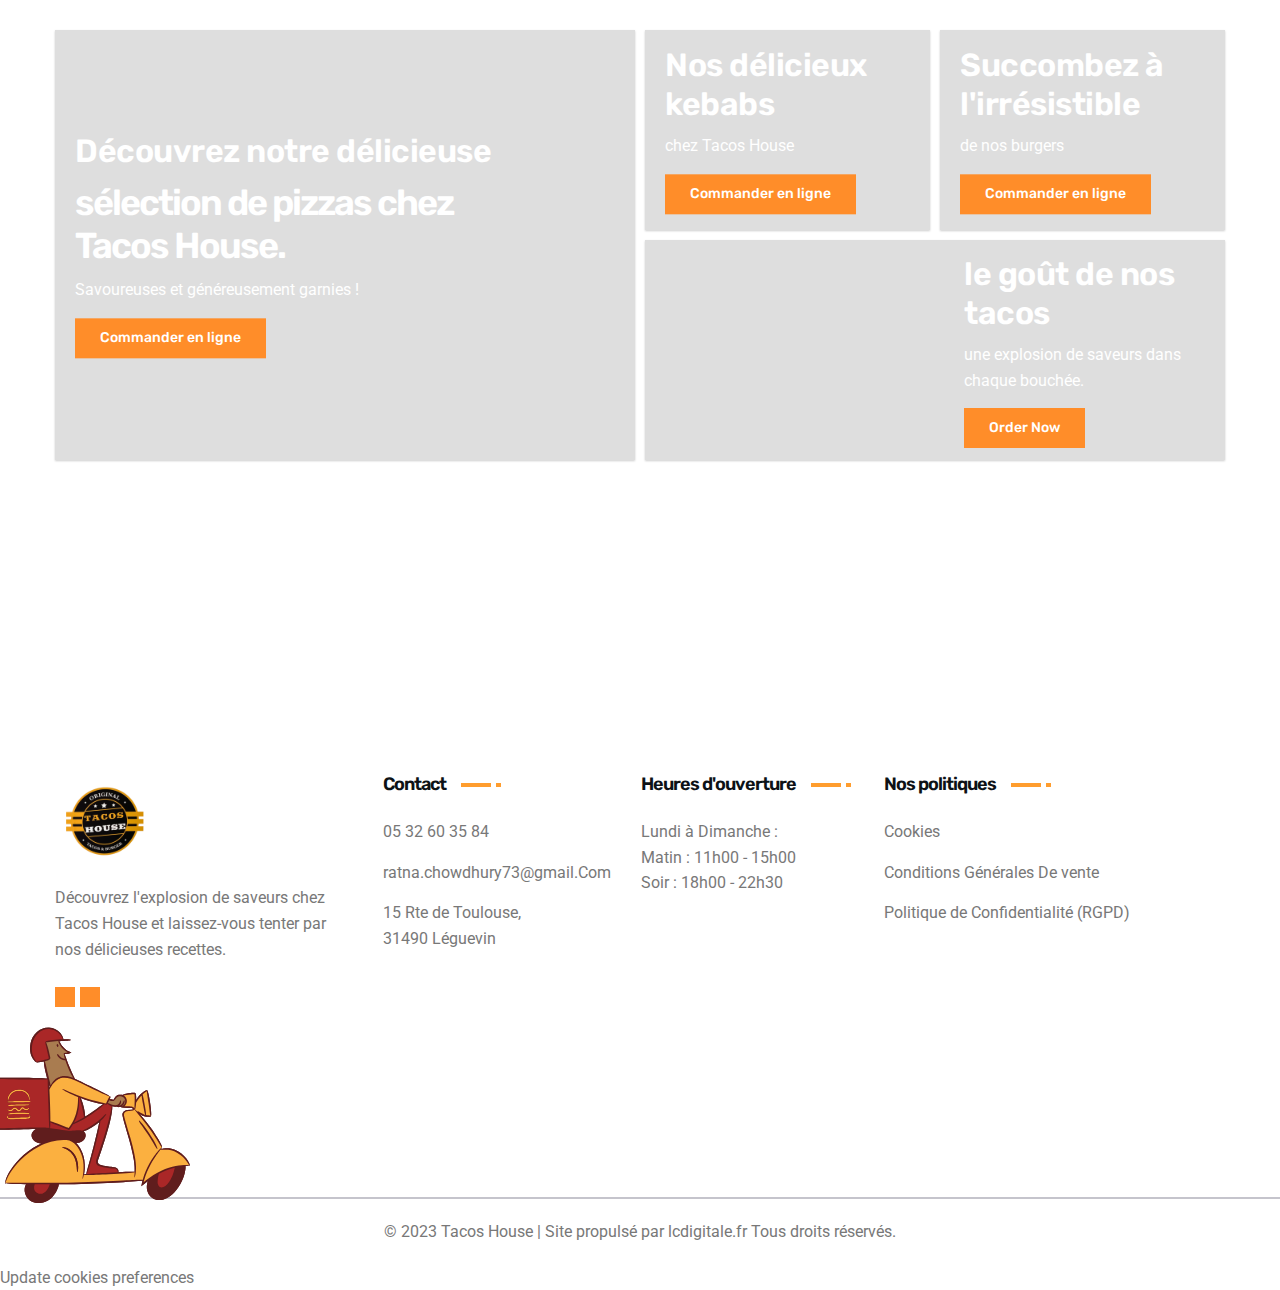
==== commit 1409a2e3: "ok" ====
--- a/index.html
+++ b/index.html
@@ -473,9 +473,9 @@
                 <h3 class="h3 card-title">Original Kebab</h3>
                 <div class="price-wrapper">
                   <p class="price-text">Seul :</p>
-                  <data class="price" value="6.50">€6.50 </data>
-                  <p class="price-text">Menu :</p>
-                  <data class=" price-text" value="8.00">€8.00 </data>
+                  <data class="price" value="7.00">€7.00 </data>
+                  <p class="price-text">Menu :</p>
+                  <data class=" price-text" value="9.00">€9.00 </data>
                 </div>
               </div>
             </li>
@@ -492,9 +492,9 @@
                 <h3 class="h3 card-title">Original Tenders</h3>
                 <div class="price-wrapper">
                   <p class="price-text">Seul :</p>
-                  <data class="price" value="6.50">€6.50 </data>
-                  <p class="price-text">Menu :</p>
-                  <data class=" price-text" value="8.00">€8.00 </data>
+                  <data class="price" value="7.00">€7.00 </data>
+                  <p class="price-text">Menu :</p>
+                  <data class=" price-text" value="9.00">€9.00 </data>
                 </div>
               </div>
             </li>
@@ -511,9 +511,9 @@
                 <h3 class="h3 card-title">Original Merguez</h3>
                 <div class="price-wrapper">
                   <p class="price-text">Seul :</p>
-                  <data class="price" value="6.50">€6.50 </data>
-                  <p class="price-text">Menu :</p>
-                  <data class=" price-text" value="8.00">€8.00 </data>
+                  <data class="price" value="7.00">€7.00 </data>
+                  <p class="price-text">Menu :</p>
+                  <data class=" price-text" value="9.00">€9.00 </data>
                 </div>
               </div>
             </li>
@@ -530,9 +530,9 @@
                 <h3 class="h3 card-title">Original Végetarien</h3>
                 <div class="price-wrapper">
                   <p class="price-text">Seul :</p>
-                  <data class="price" value="6.50">€6.50 </data>
-                  <p class="price-text">Menu :</p>
-                  <data class=" price-text" value="8.00">€8.00 </data>
+                  <data class="price" value="7.00">€7.00 </data>
+                  <p class="price-text">Menu :</p>
+                  <data class=" price-text" value="9.00">€9.00 </data>
                 </div>
               </div>
             </li>
@@ -549,9 +549,9 @@
                 <h3 class="h3 card-title">Original Steak</h3>
                 <div class="price-wrapper">
                   <p class="price-text">Seul :</p>
-                  <data class="price" value="6.50">€6.50 </data>
-                  <p class="price-text">Menu :</p>
-                  <data class=" price-text" value="8.00">€8.00 </data>
+                  <data class="price" value="7.00">€7.00 </data>
+                  <p class="price-text">Menu :</p>
+                  <data class=" price-text" value="9.00">€9.00 </data>
                 </div>
               </div>
             </li>
@@ -568,9 +568,9 @@
                 <h3 class="h3 card-title">Original Kefta</h3>
                 <div class="price-wrapper">
                   <p class="price-text">Seul :</p>
-                  <data class="price" value="6.50">€6.50 </data>
-                  <p class="price-text">Menu :</p>
-                  <data class=" price-text" value="8.00">€8.00 </data>
+                  <data class="price" value="7.00">€7.00 </data>
+                  <p class="price-text">Menu :</p>
+                  <data class=" price-text" value="9.00">€9.00 </data>
                 </div>
               </div>
             </li>
@@ -587,160 +587,160 @@
                 <h3 class="h3 card-title">Original Poulet</h3>
                 <div class="price-wrapper">
                   <p class="price-text">Seul :</p>
-                  <data class="price" value="6.50">€6.50 </data>
+                  <data class="price" value="7.00">€7.00 </data>
+                  <p class="price-text">Menu :</p>
+                  <data class=" price-text" value="9.00">€9.00 </data>
+                </div>
+              </div>
+            </li>
+
+
+
+            <!-- TACOS-->
+
+            <li class="food-menu-item" data-category="tacos">
+              <div class="food-menu-card">
+                <div class="card-banner">
+                  <img src="./assets/images/tacos/10.webp" width="300" height="300" loading="lazy" alt="Fried Chicken Unlimited" class="w-100">
+                  <button class="btn food-menu-btn" data-glf-cuid="99b9c97b-2402-444b-b970-91b47f0af3db" data-glf-ruid="d8bb5e9b-827e-4925-84ee-bb9e0d439827">Commander maintenant</button>
+                </div>
+                <div class="wrapper">
+                  <p class="category">Tacos</p>
+                </div>
+                <h3 class="h3 card-title">Original Tenders</h3>
+                <div class="price-wrapper">
+                  <p class="price-text">Seul :</p>
+                  <data class="price" value="6.00">€6.50 </data>
                   <p class="price-text">Menu :</p>
                   <data class=" price-text" value="8.00">€8.00 </data>
                 </div>
               </div>
             </li>
-
-
-
-            <!-- TACOS-->
-
             <li class="food-menu-item" data-category="tacos">
               <div class="food-menu-card">
                 <div class="card-banner">
+                  <img src="./assets/images/tacos/11.webp" width="300" height="300" loading="lazy" alt="Fried Chicken Unlimited" class="w-100">
+                  <button class="btn food-menu-btn" data-glf-cuid="99b9c97b-2402-444b-b970-91b47f0af3db" data-glf-ruid="d8bb5e9b-827e-4925-84ee-bb9e0d439827">Commander maintenant</button>
+                </div>
+                <div class="wrapper">
+                  <p class="category">Tacos</p>
+                </div>
+                <h3 class="h3 card-title">Original Falafel</h3>
+                <div class="price-wrapper">
+                  <p class="price-text">Seul :</p>
+                  <data class="price" value="7.00">€7.00 </data>
+                  <p class="price-text">Menu :</p>
+                  <data class=" price-text" value="9.00">€9.00 </data>
+                </div>
+              </div>
+            </li>
+            <li class="food-menu-item" data-category="tacos">
+              <div class="food-menu-card">
+                <div class="card-banner">
+                  <img src="./assets/images/tacos/12.webp" width="300" height="300" loading="lazy" alt="Fried Chicken Unlimited" class="w-100">
+                  <button class="btn food-menu-btn" data-glf-cuid="99b9c97b-2402-444b-b970-91b47f0af3db" data-glf-ruid="d8bb5e9b-827e-4925-84ee-bb9e0d439827">Commander maintenant</button>
+                </div>
+                <div class="wrapper">
+                  <p class="category">Tacos</p>
+                </div>
+                <h3 class="h3 card-title">Original Merguez</h3>
+                <div class="price-wrapper">
+                  <p class="price-text">Seul :</p>
+                  <data class="price" value="7.00">€7.00 </data>
+                  <p class="price-text">Menu :</p>
+                  <data class=" price-text" value="9.00">€9.00 </data>
+                </div>
+              </div>
+            </li>
+            <li class="food-menu-item" data-category="tacos">
+              <div class="food-menu-card">
+                <div class="card-banner">
+                  <img src="./assets/images/tacos/13.webp" width="300" height="300" loading="lazy" alt="Fried Chicken Unlimited" class="w-100">
+                  <button class="btn food-menu-btn" data-glf-cuid="99b9c97b-2402-444b-b970-91b47f0af3db" data-glf-ruid="d8bb5e9b-827e-4925-84ee-bb9e0d439827">Commander maintenant</button>
+                </div>
+                <div class="wrapper">
+                  <p class="category">Tacos</p>
+                </div>
+                <h3 class="h3 card-title">Original Kebab</h3>
+                <div class="price-wrapper">
+                  <p class="price-text">Seul :</p>
+                  <data class="price" value="7.00">€7.00 </data>
+                  <p class="price-text">Menu :</p>
+                  <data class=" price-text" value="9.00">€9.00 </data>
+                </div>
+              </div>
+            </li>
+            <li class="food-menu-item" data-category="tacos">
+              <div class="food-menu-card">
+                <div class="card-banner">
+                  <img src="./assets/images/tacos/14.webp" width="300" height="300" loading="lazy" alt="Fried Chicken Unlimited" class="w-100">
+                  <button class="btn food-menu-btn" data-glf-cuid="99b9c97b-2402-444b-b970-91b47f0af3db" data-glf-ruid="d8bb5e9b-827e-4925-84ee-bb9e0d439827">Commander maintenant</button>
+                </div>
+                <div class="wrapper">
+                  <p class="category">Tacos</p>
+                </div>
+                <h3 class="h3 card-title">Original Steak</h3>
+                <div class="price-wrapper">
+                  <p class="price-text">Seul :</p>
+                  <data class="price" value="7.00">€7.00 </data>
+                  <p class="price-text">Menu :</p>
+                  <data class=" price-text" value="9.00">€9.00 </data>
+                </div>
+              </div>
+            </li>
+            <li class="food-menu-item" data-category="tacos">
+              <div class="food-menu-card">
+                <div class="card-banner">
+                  <img src="./assets/images/tacos/15.webp" width="300" height="300" loading="lazy" alt="Fried Chicken Unlimited" class="w-100">
+                  <button class="btn food-menu-btn" data-glf-cuid="99b9c97b-2402-444b-b970-91b47f0af3db" data-glf-ruid="d8bb5e9b-827e-4925-84ee-bb9e0d439827">Commander maintenant</button>
+                </div>
+                <div class="wrapper">
+                  <p class="category">Tacos</p>
+                </div>
+                <h3 class="h3 card-title">Original Poulet</h3>
+                <div class="price-wrapper">
+                  <p class="price-text">Seul :</p>
+                  <data class="price" value="7.00">€7.00 </data>
+                  <p class="price-text">Menu :</p>
+                  <data class=" price-text" value="9.00">€9.00 </data>
+                </div>
+              </div>
+            </li>
+            <li class="food-menu-item" data-category="tacos">
+              <div class="food-menu-card">
+                <div class="card-banner">
+                  <img src="./assets/images/tacos/16.webp" width="300" height="300" loading="lazy" alt="Fried Chicken Unlimited" class="w-100">
+                  <button class="btn food-menu-btn" data-glf-cuid="99b9c97b-2402-444b-b970-91b47f0af3db" data-glf-ruid="d8bb5e9b-827e-4925-84ee-bb9e0d439827">Commander maintenant</button>
+                </div>
+                <div class="wrapper">
+                  <p class="category">Tacos</p>
+                </div>
+                <h3 class="h3 card-title">Original Kefta</h3>
+                <div class="price-wrapper">
+                  <p class="price-text">Seul :</p>
+                  <data class="price" value="7.00">€7.00 </data>
+                  <p class="price-text">Menu :</p>
+                  <data class=" price-text" value="9.00">€9.00 </data>
+                </div>
+              </div>
+            </li>
+
+
+            <li class="food-menu-item" data-category="tacos">
+              <div class="food-menu-card">
+                <div class="card-banner">
                   <img src="./assets/images/tacos/10.webp" width="300" height="300" loading="lazy" alt="Fried Chicken Unlimited" class="w-100">
                   <button class="btn food-menu-btn" data-glf-cuid="99b9c97b-2402-444b-b970-91b47f0af3db" data-glf-ruid="d8bb5e9b-827e-4925-84ee-bb9e0d439827">Commander maintenant</button>
                 </div>
                 <div class="wrapper">
                   <p class="category">Tacos</p>
                 </div>
-                <h3 class="h3 card-title">Original Tenders</h3>
-                <div class="price-wrapper">
-                  <p class="price-text">Seul :</p>
-                  <data class="price" value="6.00">€6.50 </data>
-                  <p class="price-text">Menu :</p>
-                  <data class=" price-text" value="8.00">€8.00 </data>
-                </div>
-              </div>
-            </li>
-            <li class="food-menu-item" data-category="tacos">
-              <div class="food-menu-card">
-                <div class="card-banner">
-                  <img src="./assets/images/tacos/11.webp" width="300" height="300" loading="lazy" alt="Fried Chicken Unlimited" class="w-100">
-                  <button class="btn food-menu-btn" data-glf-cuid="99b9c97b-2402-444b-b970-91b47f0af3db" data-glf-ruid="d8bb5e9b-827e-4925-84ee-bb9e0d439827">Commander maintenant</button>
-                </div>
-                <div class="wrapper">
-                  <p class="category">Tacos</p>
-                </div>
-                <h3 class="h3 card-title">Original Falafel</h3>
-                <div class="price-wrapper">
-                  <p class="price-text">Seul :</p>
-                  <data class="price" value="6.00">€6.50 </data>
-                  <p class="price-text">Menu :</p>
-                  <data class=" price-text" value="8.00">€8.00 </data>
-                </div>
-              </div>
-            </li>
-            <li class="food-menu-item" data-category="tacos">
-              <div class="food-menu-card">
-                <div class="card-banner">
-                  <img src="./assets/images/tacos/12.webp" width="300" height="300" loading="lazy" alt="Fried Chicken Unlimited" class="w-100">
-                  <button class="btn food-menu-btn" data-glf-cuid="99b9c97b-2402-444b-b970-91b47f0af3db" data-glf-ruid="d8bb5e9b-827e-4925-84ee-bb9e0d439827">Commander maintenant</button>
-                </div>
-                <div class="wrapper">
-                  <p class="category">Tacos</p>
-                </div>
-                <h3 class="h3 card-title">Original Merguez</h3>
-                <div class="price-wrapper">
-                  <p class="price-text">Seul :</p>
-                  <data class="price" value="6.00">€6.50 </data>
-                  <p class="price-text">Menu :</p>
-                  <data class=" price-text" value="8.00">€8.00 </data>
-                </div>
-              </div>
-            </li>
-            <li class="food-menu-item" data-category="tacos">
-              <div class="food-menu-card">
-                <div class="card-banner">
-                  <img src="./assets/images/tacos/13.webp" width="300" height="300" loading="lazy" alt="Fried Chicken Unlimited" class="w-100">
-                  <button class="btn food-menu-btn" data-glf-cuid="99b9c97b-2402-444b-b970-91b47f0af3db" data-glf-ruid="d8bb5e9b-827e-4925-84ee-bb9e0d439827">Commander maintenant</button>
-                </div>
-                <div class="wrapper">
-                  <p class="category">Tacos</p>
-                </div>
-                <h3 class="h3 card-title">Original Kebab</h3>
-                <div class="price-wrapper">
-                  <p class="price-text">Seul :</p>
-                  <data class="price" value="6.00">€6.50 </data>
-                  <p class="price-text">Menu :</p>
-                  <data class=" price-text" value="8.00">€8.00 </data>
-                </div>
-              </div>
-            </li>
-            <li class="food-menu-item" data-category="tacos">
-              <div class="food-menu-card">
-                <div class="card-banner">
-                  <img src="./assets/images/tacos/14.webp" width="300" height="300" loading="lazy" alt="Fried Chicken Unlimited" class="w-100">
-                  <button class="btn food-menu-btn" data-glf-cuid="99b9c97b-2402-444b-b970-91b47f0af3db" data-glf-ruid="d8bb5e9b-827e-4925-84ee-bb9e0d439827">Commander maintenant</button>
-                </div>
-                <div class="wrapper">
-                  <p class="category">Tacos</p>
-                </div>
-                <h3 class="h3 card-title">Original Steak</h3>
-                <div class="price-wrapper">
-                  <p class="price-text">Seul :</p>
-                  <data class="price" value="6.00">€6.50 </data>
-                  <p class="price-text">Menu :</p>
-                  <data class=" price-text" value="8.00">€8.00 </data>
-                </div>
-              </div>
-            </li>
-            <li class="food-menu-item" data-category="tacos">
-              <div class="food-menu-card">
-                <div class="card-banner">
-                  <img src="./assets/images/tacos/15.webp" width="300" height="300" loading="lazy" alt="Fried Chicken Unlimited" class="w-100">
-                  <button class="btn food-menu-btn" data-glf-cuid="99b9c97b-2402-444b-b970-91b47f0af3db" data-glf-ruid="d8bb5e9b-827e-4925-84ee-bb9e0d439827">Commander maintenant</button>
-                </div>
-                <div class="wrapper">
-                  <p class="category">Tacos</p>
-                </div>
-                <h3 class="h3 card-title">Original Poulet</h3>
-                <div class="price-wrapper">
-                  <p class="price-text">Seul :</p>
-                  <data class="price" value="6.00">€6.50 </data>
-                  <p class="price-text">Menu :</p>
-                  <data class=" price-text" value="8.00">€8.00 </data>
-                </div>
-              </div>
-            </li>
-            <li class="food-menu-item" data-category="tacos">
-              <div class="food-menu-card">
-                <div class="card-banner">
-                  <img src="./assets/images/tacos/16.webp" width="300" height="300" loading="lazy" alt="Fried Chicken Unlimited" class="w-100">
-                  <button class="btn food-menu-btn" data-glf-cuid="99b9c97b-2402-444b-b970-91b47f0af3db" data-glf-ruid="d8bb5e9b-827e-4925-84ee-bb9e0d439827">Commander maintenant</button>
-                </div>
-                <div class="wrapper">
-                  <p class="category">Tacos</p>
-                </div>
-                <h3 class="h3 card-title">Original Kefta</h3>
-                <div class="price-wrapper">
-                  <p class="price-text">Seul :</p>
-                  <data class="price" value="6.00">€6.50 </data>
-                  <p class="price-text">Menu :</p>
-                  <data class=" price-text" value="8.00">€8.00 </data>
-                </div>
-              </div>
-            </li>
-
-
-            <li class="food-menu-item" data-category="tacos">
-              <div class="food-menu-card">
-                <div class="card-banner">
-                  <img src="./assets/images/tacos/10.webp" width="300" height="300" loading="lazy" alt="Fried Chicken Unlimited" class="w-100">
-                  <button class="btn food-menu-btn" data-glf-cuid="99b9c97b-2402-444b-b970-91b47f0af3db" data-glf-ruid="d8bb5e9b-827e-4925-84ee-bb9e0d439827">Commander maintenant</button>
-                </div>
-                <div class="wrapper">
-                  <p class="category">Tacos</p>
-                </div>
                 <h3 class="h3 card-title">Original fish Filet</h3>
                 <div class="price-wrapper">
                   <p class="price-text">Seul :</p>
-                  <data class="price" value="6.00">€6.50 </data>
-                  <p class="price-text">Menu :</p>
-                  <data class=" price-text" value="8.00">€8.00 </data>
+                  <data class="price" value="7.00">€7.00 </data>
+                  <p class="price-text">Menu :</p>
+                  <data class=" price-text" value="9.00">€9.00 </data>
                 </div>
               </div>
             </li>
@@ -765,7 +765,7 @@
                   <p class="price-text">Seul :</p>
                   <data class="price" value="6.00">€5.50 </data>
                   <p class="price-text">Menu :</p>
-                  <data class=" price-text" value="8.00">€7.00 </data>
+                  <data class=" price-text" value="8.00">€7.50 </data>
                 </div>
               </div>
             </li>
@@ -782,9 +782,9 @@
                 <h3 class="h3 card-title">Double Cheese</h3>
                 <div class="price-wrapper">
                   <p class="price-text">Seul :</p>
-                  <data class="price" value="6.00">€7.00 </data>
-                  <p class="price-text">Menu :</p>
-                  <data class=" price-text" value="8.00">€8.50 </data>
+                  <data class="price" value="6.00">€6.50 </data>
+                  <p class="price-text">Menu :</p>
+                  <data class=" price-text" value="8.00">€8.90 </data>
                 </div>
               </div>
             </li>
@@ -803,7 +803,7 @@
                   <p class="price-text">Seul :</p>
                   <data class="price" value="6.00">€7.50 </data>
                   <p class="price-text">Menu :</p>
-                  <data class=" price-text" value="8.00">€9.00 </data>
+                  <data class=" price-text" value="8.00">€9.50 </data>
                 </div>
               </div>
             </li>
@@ -820,9 +820,9 @@
                 <h3 class="h3 card-title">Végetarien</h3>
                 <div class="price-wrapper">
                   <p class="price-text">Seul :</p>
-                  <data class="price" value="6.00">€5.50 </data>
-                  <p class="price-text">Menu :</p>
-                  <data class=" price-text" value="8.00">€7.00 </data>
+                  <data class="price" value="6.00">€6.00 </data>
+                  <p class="price-text">Menu :</p>
+                  <data class=" price-text" value="8.00">€8.00 </data>
                 </div>
               </div>
             </li>
@@ -839,7 +839,7 @@
                 <h3 class="h3 card-title">Chicken Burger</h3>
                 <div class="price-wrapper">
                   <p class="price-text">Seul :</p>
-                  <data class="price" value="6.00">€6.00 </data>
+                  <data class="price" value="6.00">€5.50 </data>
                   <p class="price-text">Menu :</p>
                   <data class=" price-text" value="8.00">€7.50 </data>
                 </div>
@@ -860,7 +860,7 @@
                   <p class="price-text">Seul :</p>
                   <data class="price" value="6.00">€7.50 </data>
                   <p class="price-text">Menu :</p>
-                  <data class=" price-text" value="8.00">€9.00 </data>
+                  <data class=" price-text" value="8.00">€9.50 </data>
                 </div>
               </div>
             </li>
@@ -881,7 +881,7 @@
                 <h3 class="h3 card-title">Original Bap's</h3>
                 <div class="price-wrapper">
                   <p class="price-text">Seul :</p>
-                  <data class="price" value="6.00">€7.50 </data>
+                  <data class="price" value="6.00">€7.00 </data>
                   <p class="price-text">Menu :</p>
                   <data class=" price-text" value="8.00">€9.00 </data>
                 </div>
@@ -908,7 +908,7 @@
                   <p class="price-text">Seul :</p>
                   <data class="price" value="6.00">€10.00 </data>
                   <p class="price-text">Menu :</p>
-                  <data class=" price-text" value="8.00">€11.00 </data>
+                  <data class=" price-text" value="8.00">€11.50 </data>
                 </div>
               </div>
             </li>
@@ -931,7 +931,7 @@
                   <p class="price-text">Seul :</p>
                   <data class="price" value="6.00">€5.50 </data>
                   <p class="price-text">Menu :</p>
-                  <data class=" price-text" value="8.00">€6.50 </data>
+                  <data class=" price-text" value="8.00">€7.00 </data>
                 </div>
               </div>
             </li>
@@ -952,7 +952,7 @@
                   <p class="price-text">Seul :</p>
                   <data class="price" value="6.00">€5.50 </data>
                   <p class="price-text">Menu :</p>
-                  <data class=" price-text" value="8.00">€6.50 </data>
+                  <data class=" price-text" value="8.00">€7.00 </data>
                 </div>
               </div>
             </li>
@@ -973,7 +973,7 @@
                   <p class="price-text">Seul :</p>
                   <data class="price" value="6.00">€5.50 </data>
                   <p class="price-text">Menu :</p>
-                  <data class=" price-text" value="8.00">€6.50 </data>
+                  <data class=" price-text" value="8.00">€7.00 </data>
                 </div>
               </div>
             </li>
@@ -994,7 +994,7 @@
                   <p class="price-text">Seul :</p>
                   <data class="price" value="6.00">€5.50 </data>
                   <p class="price-text">Menu :</p>
-                  <data class=" price-text" value="8.00">€6.50 </data>
+                  <data class=" price-text" value="8.00">€7.00 </data>
                 </div>
               </div>
             </li>
@@ -1016,7 +1016,7 @@
                   <p class="price-text">Seul :</p>
                   <data class="price" value="6.00">€5.50 </data>
                   <p class="price-text">Menu :</p>
-                  <data class=" price-text" value="8.00">€6.50 </data>
+                  <data class=" price-text" value="8.00">€7.00 </data>
                 </div>
               </div>
             </li>
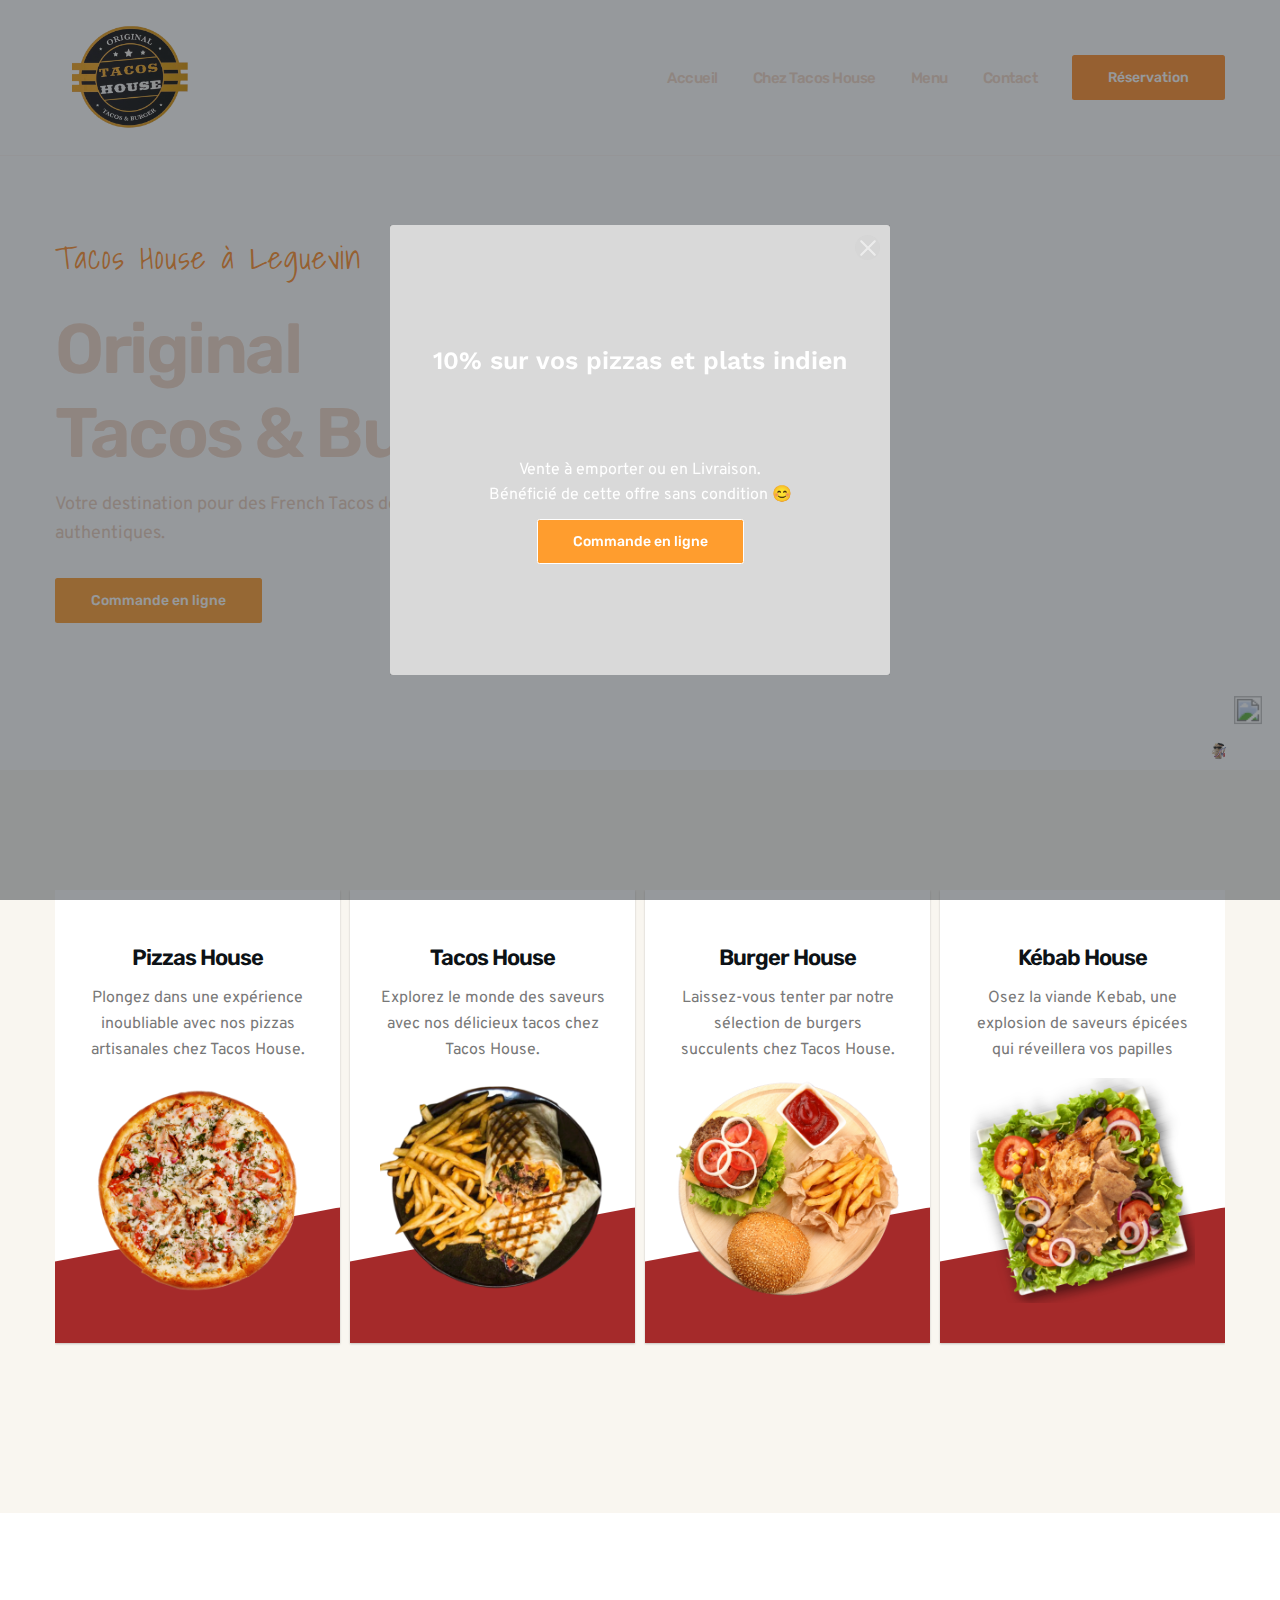
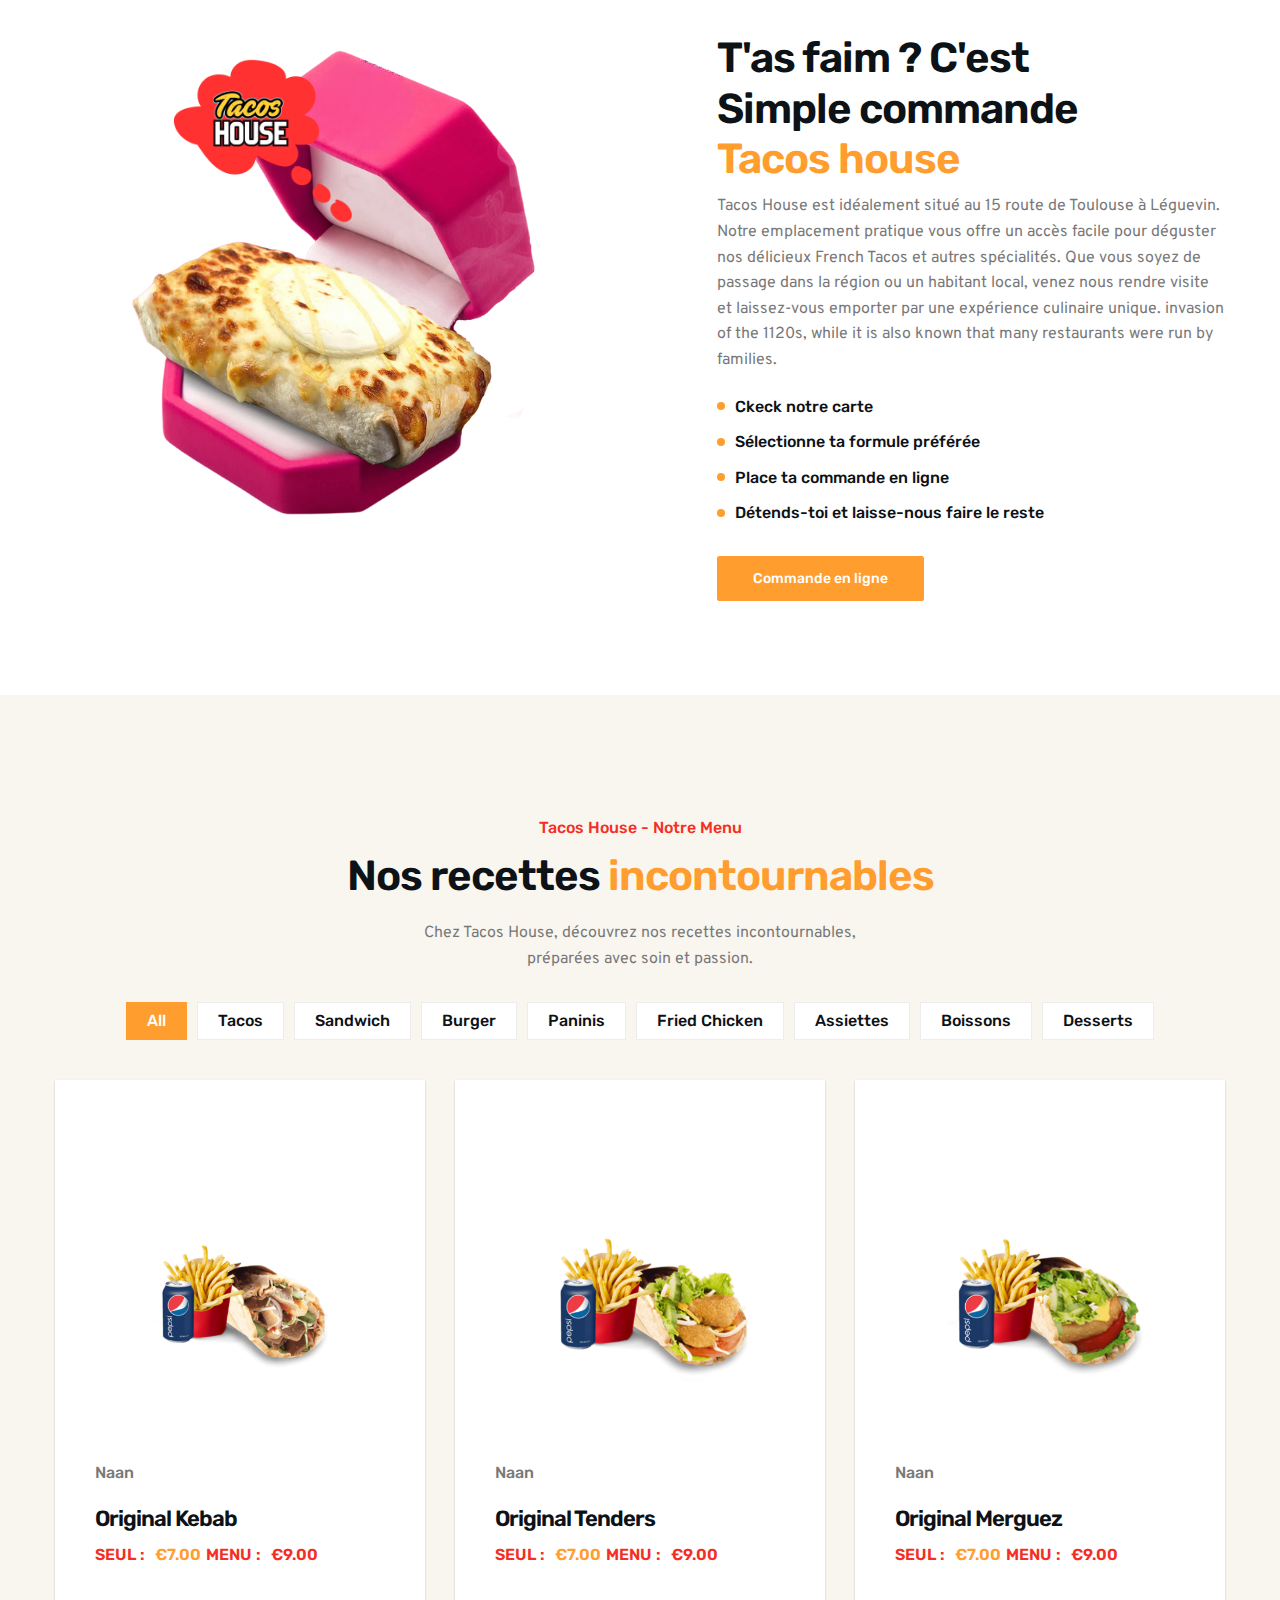
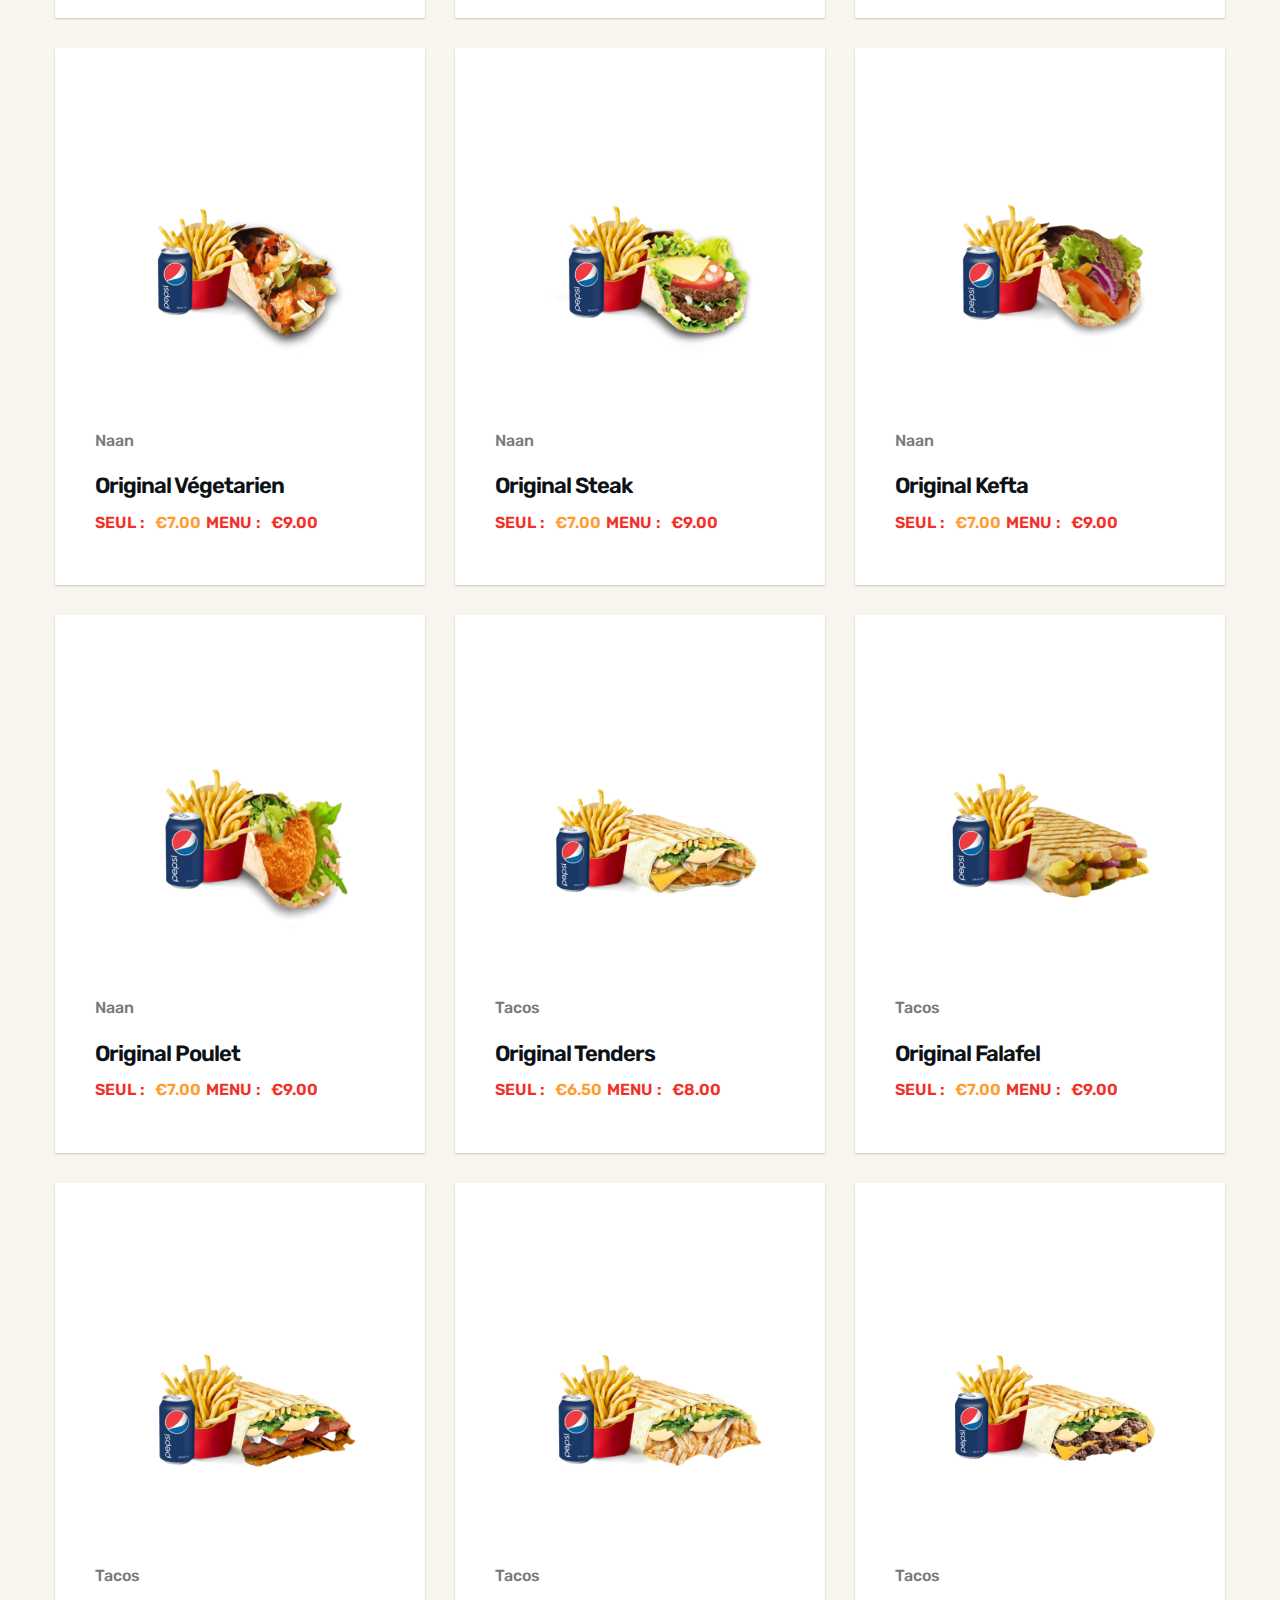
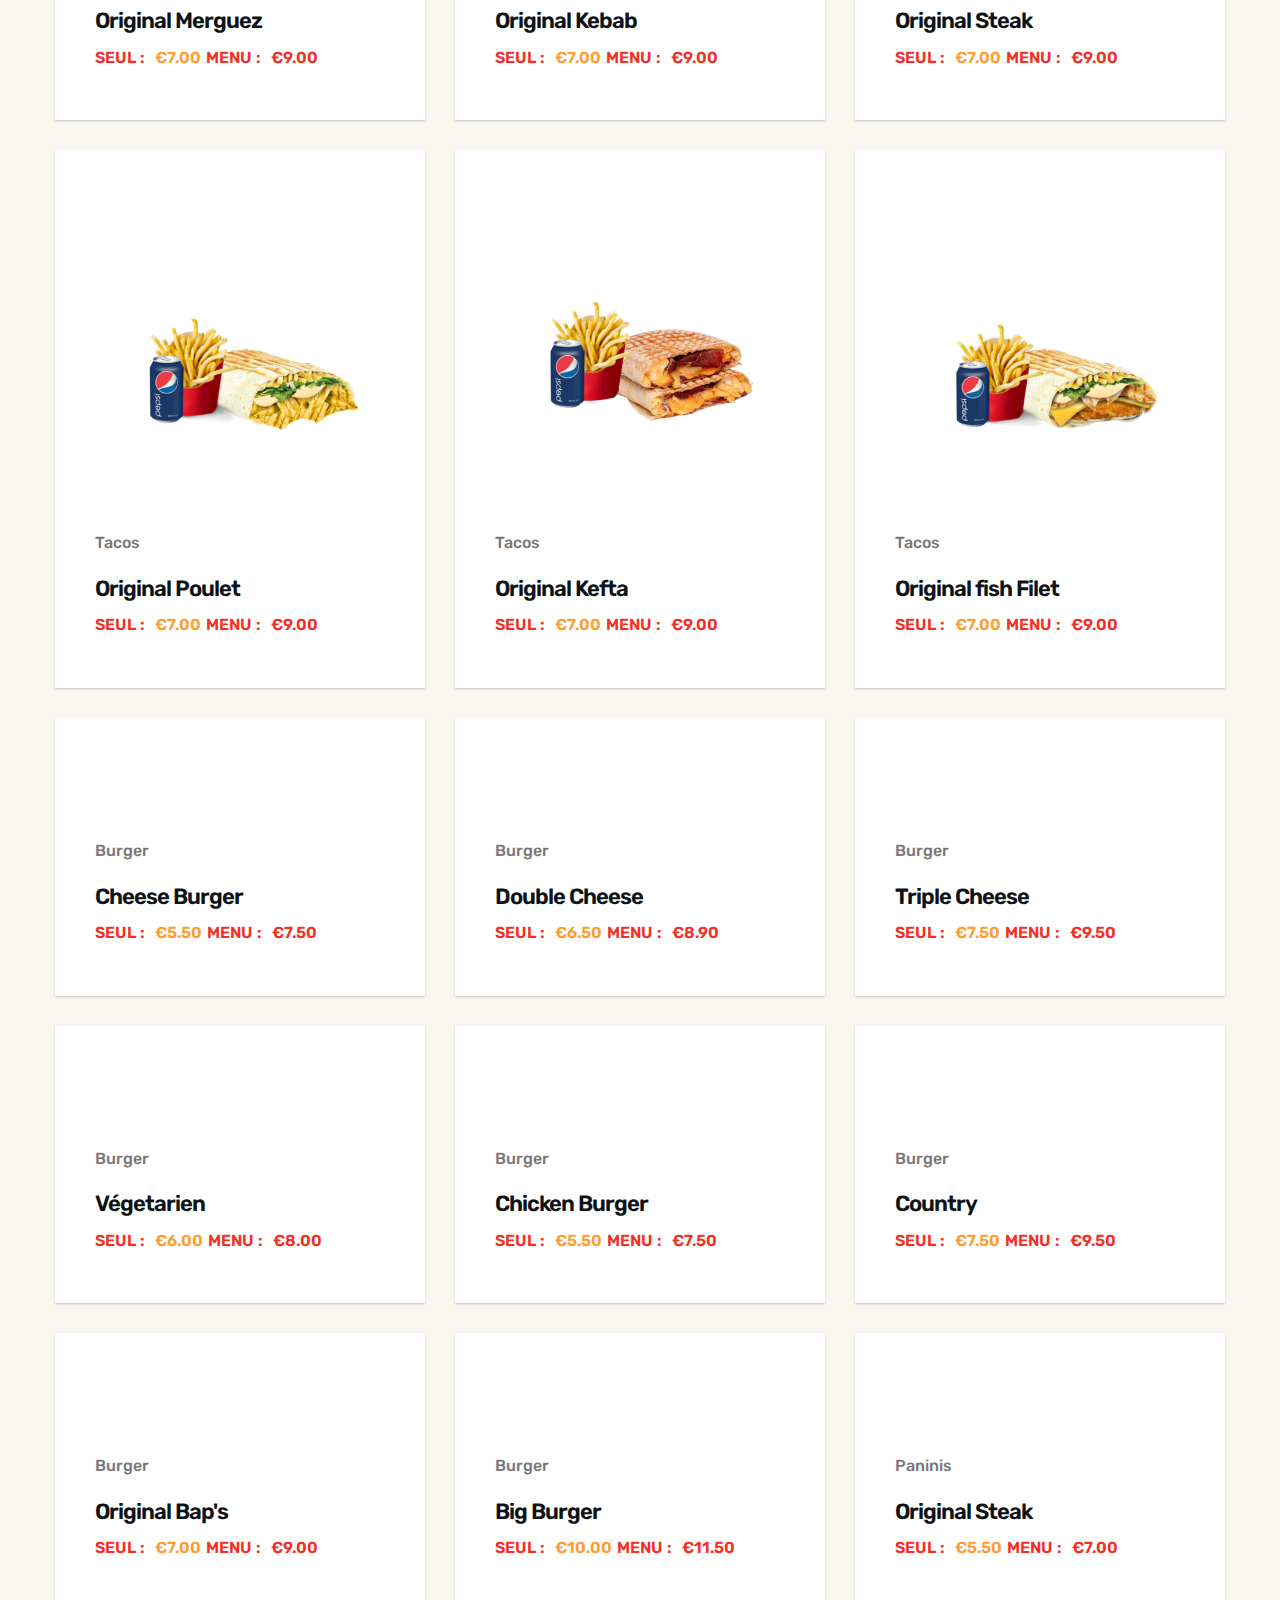
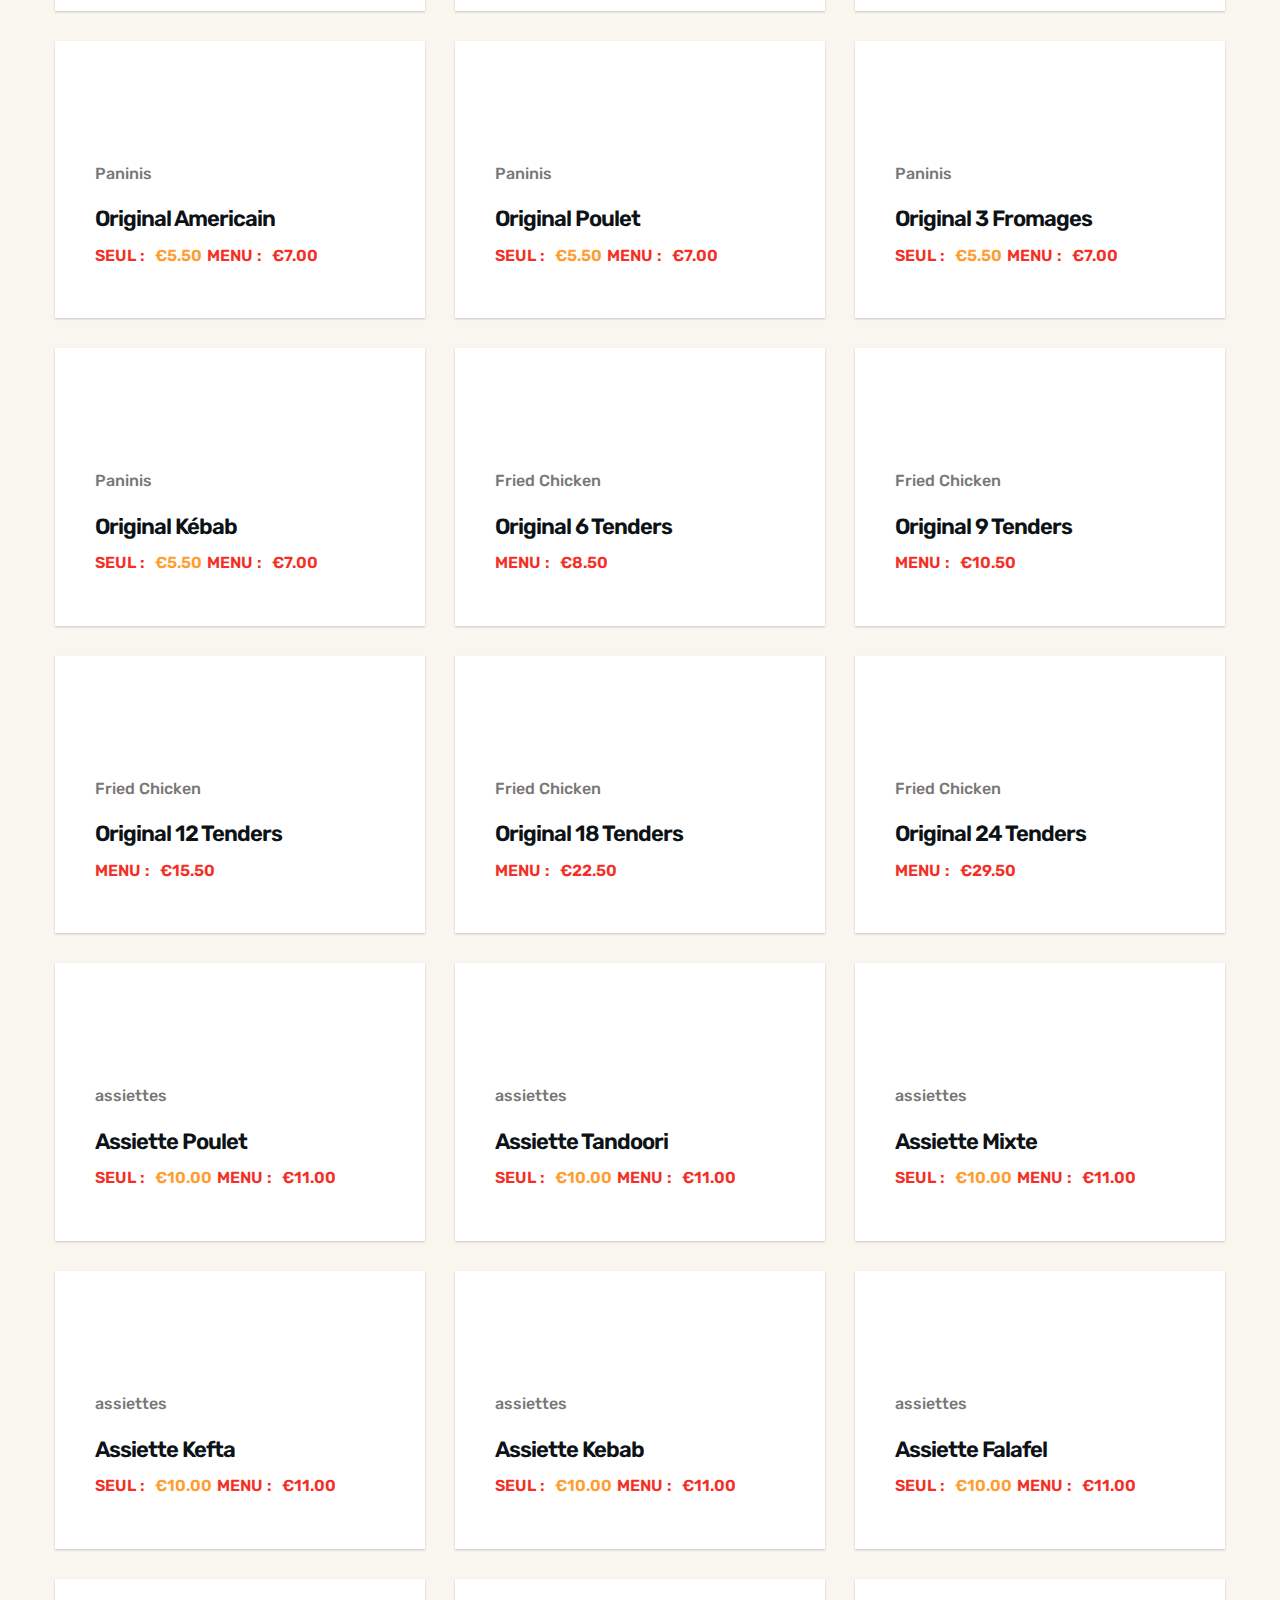
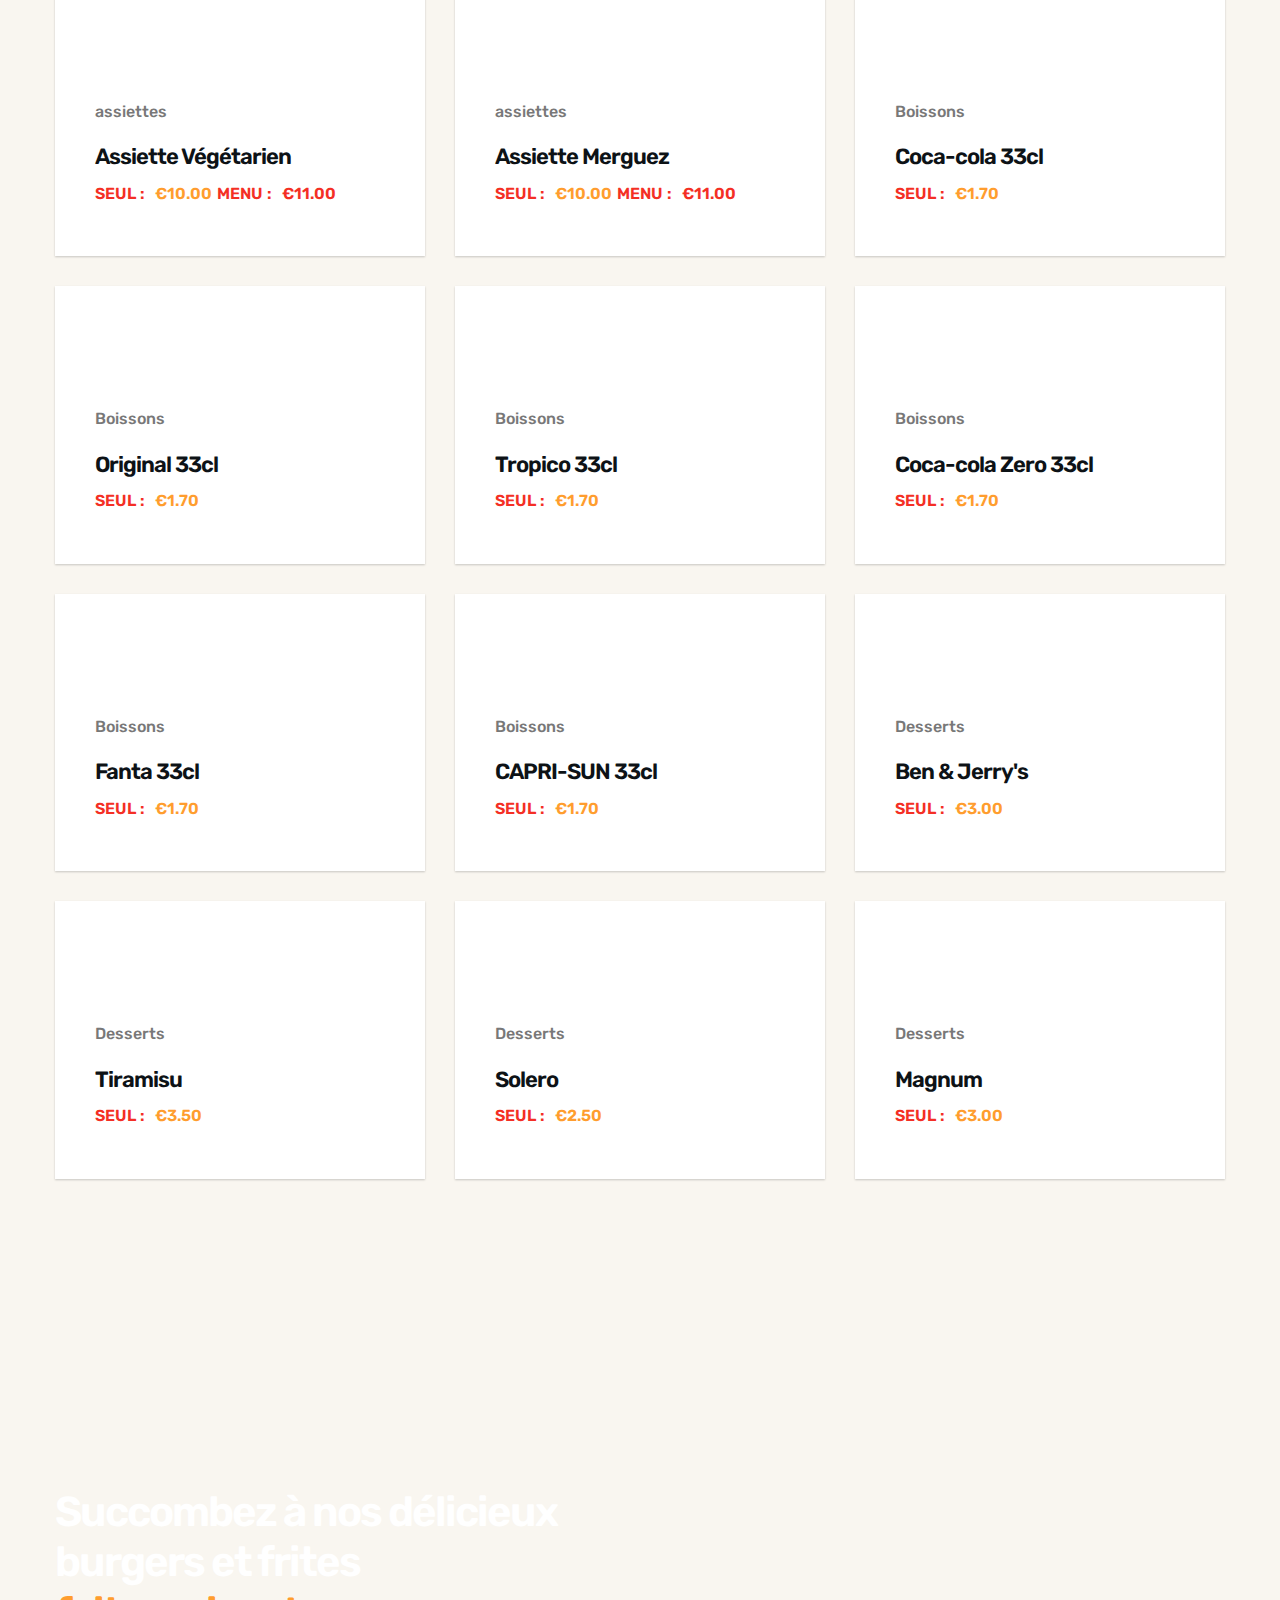
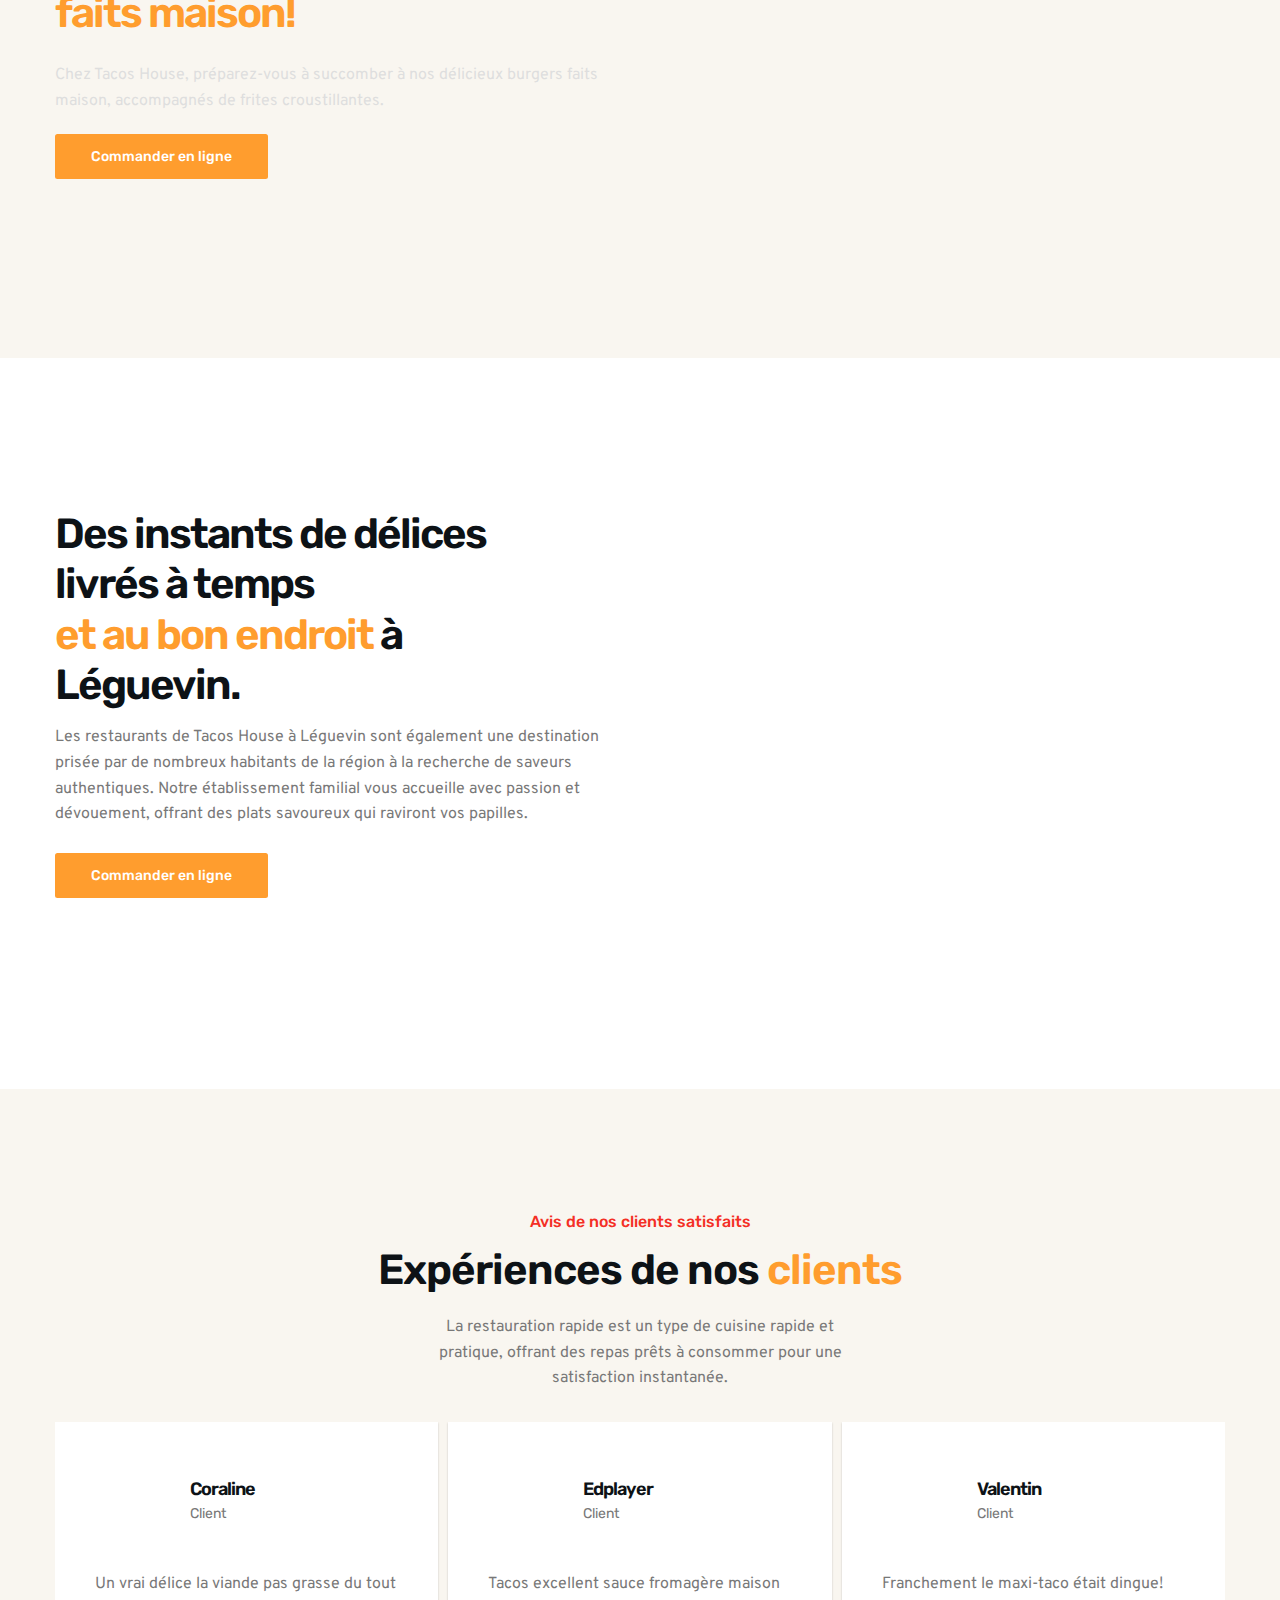
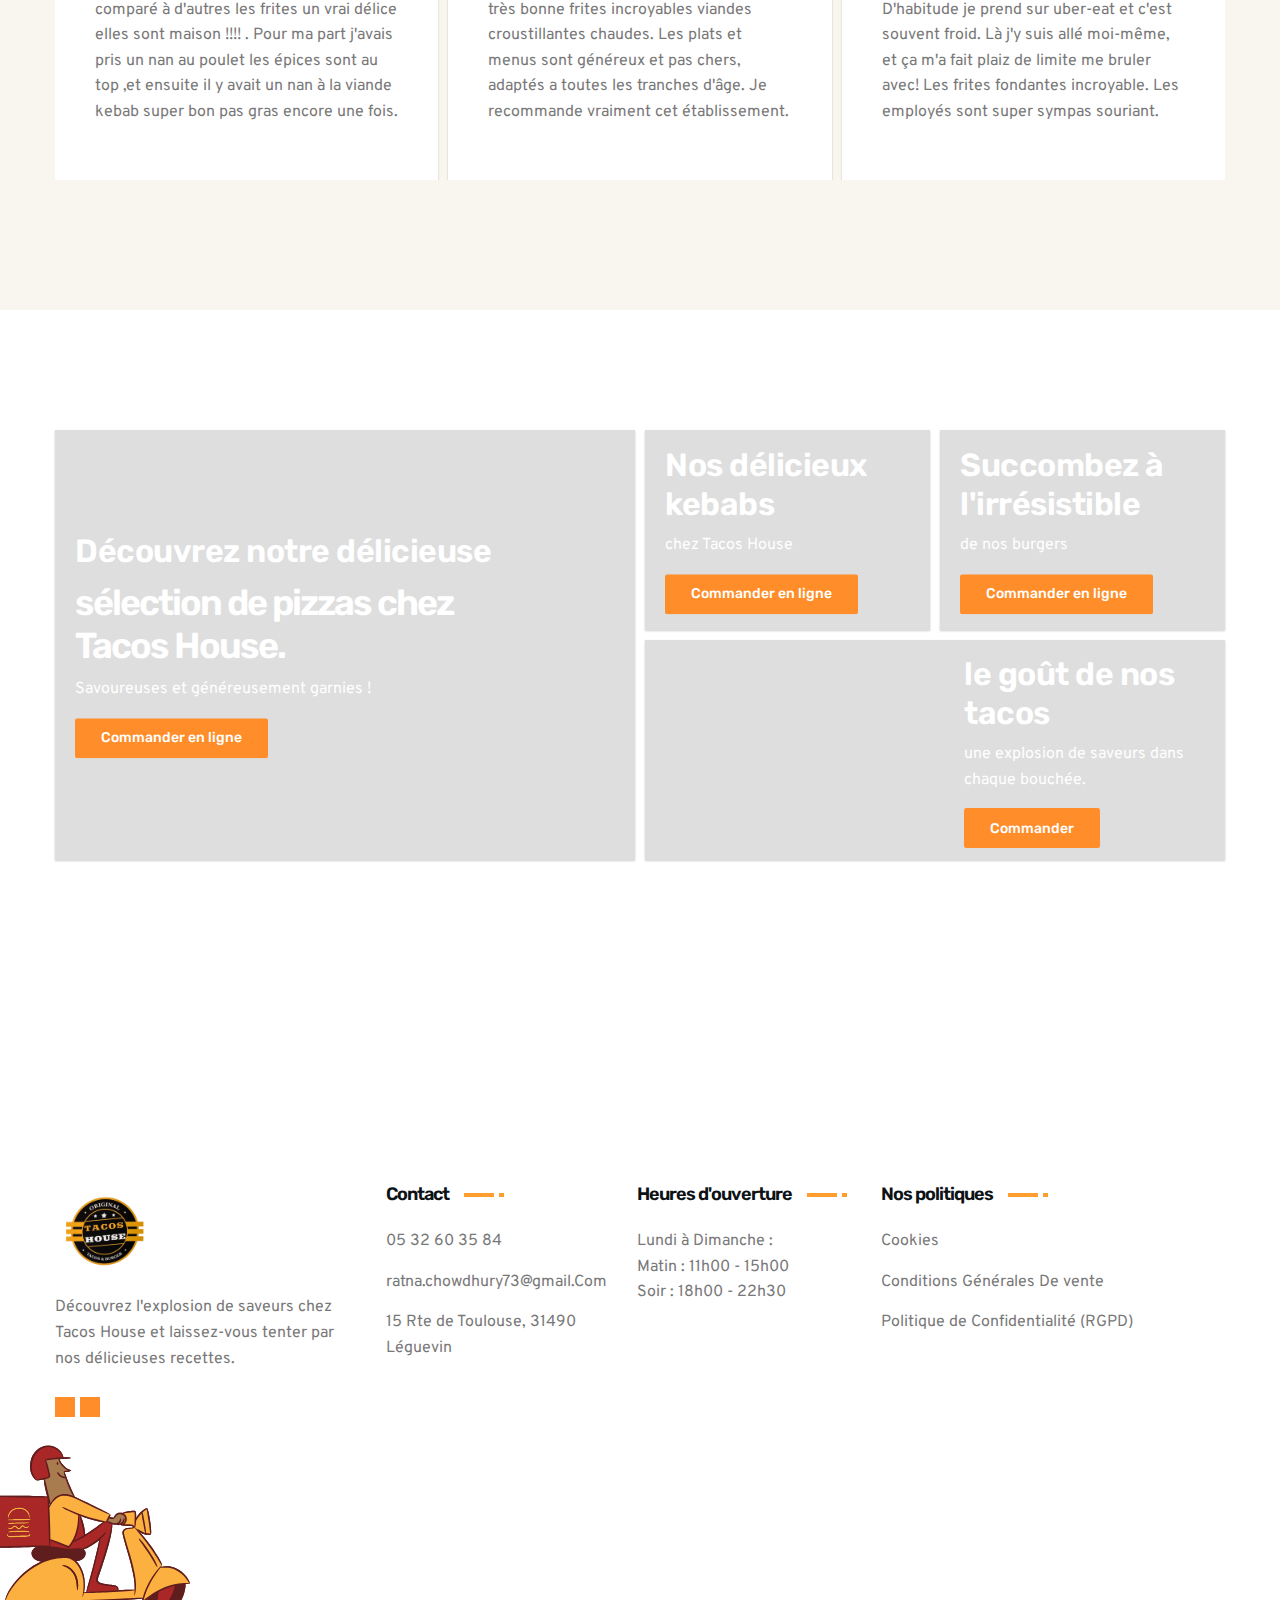
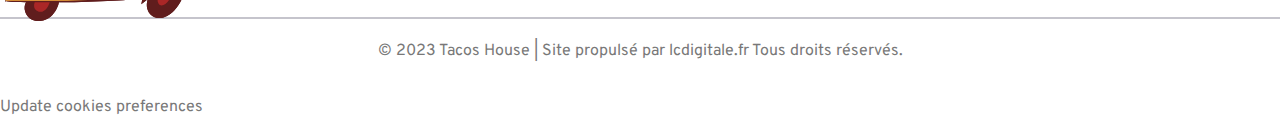
==== commit 2675f6e5: "prod" ====
--- a/index.html
+++ b/index.html
@@ -5,6 +5,16 @@
   <meta charset="UTF-8">
   <meta http-equiv="X-UA-Compatible" content="IE=edge">
   <meta name="viewport" content="width=device-width, initial-scale=1.0">
+
+   <!-- Bootstrap CSS -->
+   <link rel="stylesheet" href="assets/bootstrap/css/bootstrap.min.css">
+
+      <!-- Lunar CSS -->
+      <link rel="stylesheet" href="./assets/css/lunar.css">
+      <link rel="stylesheet" href="./assets/css/demo.css">
+
+    
+  
   <title>Tacos House - Votre destination pour les délicieux tacos à Léguévin</title>
 
     <meta name="description" content="Bienvenue chez Tacos House, le meilleur restaurant de tacos à Leguevin. Découvrez notre délicieuse sélection de tacos faits maison, préparés avec des ingrédients frais et de qualité. Nous vous proposons une variété de garnitures savoureuses, allant de la viande grillée au poulet tendre, en passant par les légumes croquants. Nos tacos sont soigneusement préparés pour vous offrir une expérience culinaire unique et satisfaisante. Que vous soyez à la recherche d'un repas rapide à emporter ou que vous souhaitiez vous détendre dans notre ambiance conviviale, Tacos House est l'endroit idéal pour satisfaire votre appétit. Venez nous rendre visite dès aujourd'hui et laissez-nous vous régaler avec nos délicieux tacos.">
@@ -23,13 +33,16 @@
   <!-- 
     - google font link
   -->
+    
   <link rel="preconnect" href="https://fonts.googleapis.com">
   <link rel="preconnect" href="https://fonts.gstatic.com" crossorigin>
-  <link
-    href="https://fonts.googleapis.com/css2?family=Roboto:wght@400;500&family=Rubik:wght@400;500;600;700&family=Shadows+Into+Light&display=swap"
-    rel="stylesheet">
-
-    <link rel="canonical" href="https://tacos-house.fr">
+  <link href="https://fonts.googleapis.com/css2?family=Roboto:wght@400;500&family=Rubik:wght@400;500;600;700&family=Shadows+Into+Light&display=swap" rel="stylesheet">
+    <!-- Fonts -->
+    <link rel="stylesheet" href="assets/css/animate.min.css">
+    <link href="https://fonts.googleapis.com/css?family=Work+Sans:600" rel="stylesheet">
+    <link href="https://fonts.googleapis.com/css?family=Overpass:300,400,600,700,800,900" rel="stylesheet">
+   
+  <link rel="canonical" href="https://tacos-house.fr">
 
 
   <!-- 
@@ -45,12 +58,15 @@
 
 <body id="top">
 
+
+
   <!-- 
     - #HEADER
   -->
 
   <header class="header" data-header>
     <div class="container">
+
 
       <h1>
         <!-- <a href="#" class="logo">  <img src="logo.png" alt="" width="130"></a> -->
@@ -132,6 +148,8 @@
 
 
   <main>
+
+    
     <article>
 
       <!-- 
@@ -334,6 +352,7 @@
           </ul>
 
         </div>
+        
       </section>
 
 
@@ -400,10 +419,51 @@
           </div>
 
         </div>
+        
       </section>
 
 
-
+<!-- Modal -->
+<div class=" modal fade" id="demoModal"  tabindex="-1" role="dialog"
+     aria-labelledby="demoModal" aria-hidden="true">
+    <div class="modal-dialog  modal-dialog-centered " role="document">
+        <div class="modal-content">
+            <button type="button" class="close light" data-dismiss="modal"
+                    aria-label="Close">
+                <span aria-hidden="true">&times;</span>
+            </button>
+
+                    <div class="bg-img rounded " style="background-image: url('https://img.freepik.com/photos-premium/photographie-cuisine-indienne-au-poulet-madras_1036998-1632.jpg')">
+
+                            <div class="overlay-light">
+                                <div class="text-white text-center m-h-50 d-flex align-items-center justify-content-center">
+                                    <div>
+                                        <h1 class="pt-sm-3">10% sur vos pizzas et plats indien</h1>
+                                        <br><br><br>
+                                        <p class="text-white-90"> Vente à emporter ou en Livraison. <br>
+                                          Bénéficié de cette offre sans condition 😊
+
+                                        </p>
+                                        <!-- <a href="#" class="btn btn-cstm-light btn-cta" data-dismiss="modal" aria-label="Close" data-dismiss="modal" aria-label="Close">
+                                           Offre en ligne*
+                                        </a> -->
+
+                                        <button class="btn btn-cstm-light" data-dismiss="modal" aria-label="Close" data-dismiss="modal" aria-label="Close" data-glf-cuid="99b9c97b-2402-444b-b970-91b47f0af3db" data-glf-ruid="d8bb5e9b-827e-4925-84ee-bb9e0d439827">Commande en ligne</button>
+
+                                    </div>
+                                </div>
+                            </div>
+
+
+                    </div>
+
+
+        </div>
+    </div>
+</div>
+<!-- Modal Ends -->
+
+     
 
 
       <!-- 
@@ -1806,7 +1866,7 @@
 
                   <p class="banner-text">une explosion de saveurs dans chaque bouchée.</p>
 
-                  <button class="btn">Order Now</button>
+                  <button class="btn">Commander</button>
                 </div>
 
               </div>
@@ -2149,6 +2209,8 @@
 
   </footer>
 
+  
+
 
 
 
@@ -2169,6 +2231,16 @@
     - custom js link
   -->
   <script src="./assets/js/script.js" defer></script>
+
+
+<!--end content here-->
+<div id="image"></div>
+<script src="assets/js/jquery.min.js"></script>
+<script src="assets/js/popper.min.js"></script>
+<script src="assets/bootstrap/js/bootstrap.min.js"></script>
+<script src="assets/js/lunar.js"></script>
+
+<script src="assets/js/demo.js"></script>
 
   <!-- 
     - ionicon link
--- a/assets/css/lunar.css
+++ b/assets/css/lunar.css
@@ -0,0 +1,484 @@
+/**
+ *
+Lunar version  1.0
+The MIT License (MIT)
+Copyright (c) 2011-2019 vivekvasani955@gmail.com
+
+Permission is hereby granted, free of charge, to any person obtaining a copy
+of this software and associated documentation files (the "Software"), to deal
+in the Software without restriction, including without limitation the rights
+to use, copy, modify, merge, publish, distribute, sublicense, and/or sell
+copies of the Software, and to permit persons to whom the Software is
+furnished to do so, subject to the following conditions:
+
+The above copyright notice and this permission notice shall be included in
+all copies or substantial portions of the Software.
+
+THE SOFTWARE IS PROVIDED "AS IS", WITHOUT WARRANTY OF ANY KIND, EXPRESS OR
+IMPLIED, INCLUDING BUT NOT LIMITED TO THE WARRANTIES OF MERCHANTABILITY,
+FITNESS FOR A PARTICULAR PURPOSE AND NONINFRINGEMENT. IN NO EVENT SHALL THE
+AUTHORS OR COPYRIGHT HOLDERS BE LIABLE FOR ANY CLAIM, DAMAGES OR OTHER
+LIABILITY, WHETHER IN AN ACTION OF CONTRACT, TORT OR OTHERWISE, ARISING FROM,
+OUT OF OR IN CONNECTION WITH THE SOFTWARE OR THE USE OR OTHER DEALINGS IN
+THE SOFTWARE.
+ */
+.modal .modal-dialog.modal-full-width {
+  width: 100% !important;
+  max-width: 100% !important;
+  margin: 0 !important;
+  left: 0 !important;
+  right: 0 !important;
+}
+.modal .modal-content {
+  border: 0;
+  border-radius: 3px;
+}
+.modal.fade.modal-top-left .modal-dialog {
+  width: 100%;
+  position: absolute;
+  top: 0;
+}
+@media (min-width: 576px) {
+  .modal.fade.modal-top-left .modal-dialog {
+    left: 1.75rem;
+    margin: 1.75rem auto;
+  }
+}
+@media (max-width: 767.98px) {
+  .modal.fade.modal-top-left .modal-dialog {
+    width: calc(100% - (0.5rem*2));
+  }
+}
+.modal.fade.modal-top-right .modal-dialog {
+  width: 100%;
+  position: absolute;
+  top: 0;
+}
+@media (min-width: 576px) {
+  .modal.fade.modal-top-right .modal-dialog {
+    right: 1.75rem;
+    margin: 1.75rem auto;
+  }
+}
+@media (max-width: 767.98px) {
+  .modal.fade.modal-top-right .modal-dialog {
+    width: calc(100% - (0.5rem*2));
+  }
+}
+.modal.fade.modal-bottom-right .modal-dialog {
+  width: 100%;
+  position: absolute;
+  bottom: 0;
+}
+@media (min-width: 576px) {
+  .modal.fade.modal-bottom-right .modal-dialog {
+    right: 1.75rem;
+    margin: 1.75rem auto;
+  }
+}
+@media (max-width: 767.98px) {
+  .modal.fade.modal-bottom-right .modal-dialog {
+    width: calc(100% - (0.5rem*2));
+  }
+}
+.modal.fade.modal-bottom-left .modal-dialog {
+  width: 100%;
+  position: absolute;
+  bottom: 0;
+}
+@media (min-width: 576px) {
+  .modal.fade.modal-bottom-left .modal-dialog {
+    left: 1.75rem;
+    margin: 1.75rem auto;
+  }
+}
+@media (max-width: 767.98px) {
+  .modal.fade.modal-bottom-left .modal-dialog {
+    width: calc(100% - (0.5rem*2));
+  }
+}
+.modal.fade.modal-bottom-center .modal-dialog {
+  position: absolute;
+  bottom: 0;
+  right: 0;
+  left: 0;
+}
+@media (min-width: 576px) {
+  .modal.fade.modal-bottom-center .modal-dialog {
+    margin: 1.75rem auto;
+  }
+}
+@media (max-width: 767.98px) {
+  .modal.fade.modal-bottom-center .modal-dialog {
+    width: calc(100% - (0.5rem*2));
+  }
+}
+.modal .close {
+  position: absolute;
+  z-index: 1;
+  right: 10px !important;
+  top: 10px !important;
+  height: 2.5rem;
+  width: 2.5rem;
+  background: rgba(193, 193, 193, 0.3) !important;
+  border-radius: 50%;
+  font-size: 1.8rem;
+  padding: 0;
+}
+.modal .close:focus {
+  outline: 0;
+}
+.modal .close span {
+  background-image: url("data:image/svg+xml;charset=utf8,%3Csvg xmlns='http://www.w3.org/2000/svg' fill='currentColor' viewBox='0 0 16 16'%3E%3Cpath d='M14.7,1.3c-0.4-0.4-1-0.4-1.4,0L8,6.6L2.7,1.3c-0.4-0.4-1-0.4-1.4,0s-0.4,1,0,1.4L6.6,8l-5.3,5.3 c-0.4,0.4-0.4,1,0,1.4C1.5,14.9,1.7,15,2,15s0.5-0.1,0.7-0.3L8,9.4l5.3,5.3c0.2,0.2,0.5,0.3,0.7,0.3s0.5-0.1,0.7-0.3 c0.4-0.4,0.4-1,0-1.4L9.4,8l5.3-5.3C15.1,2.3,15.1,1.7,14.7,1.3z'/%3E%3C/svg%3E");
+  background-repeat: no-repeat;
+  background-size: contain;
+  color: transparent;
+  text-shadow: none;
+  background-position: center;
+}
+.modal .close.light span {
+  background-image: url("data:image/svg+xml;charset=utf8,%3Csvg xmlns='http://www.w3.org/2000/svg' fill='%23ffffff' viewBox='0 0 16 16'%3E%3Cpath d='M14.7,1.3c-0.4-0.4-1-0.4-1.4,0L8,6.6L2.7,1.3c-0.4-0.4-1-0.4-1.4,0s-0.4,1,0,1.4L6.6,8l-5.3,5.3 c-0.4,0.4-0.4,1,0,1.4C1.5,14.9,1.7,15,2,15s0.5-0.1,0.7-0.3L8,9.4l5.3,5.3c0.2,0.2,0.5,0.3,0.7,0.3s0.5-0.1,0.7-0.3 c0.4-0.4,0.4-1,0-1.4L9.4,8l5.3-5.3C15.1,2.3,15.1,1.7,14.7,1.3z'/%3E%3C/svg%3E");
+}
+.modal .close.size-sm {
+  transform: scale(0.5);
+  right: 0.5rem;
+  top: 0.5rem;
+}
+.modal .close.close-pinned {
+  top: -19px;
+  right: -19px;
+}
+
+.modal[data-popup=true] {
+  position: relative;
+  top: unset;
+  left: unset;
+  right: unset;
+  bottom: unset;
+  width: unset;
+  height: unset;
+}
+.modal[data-popup=true].fade.modal-top-left .modal-dialog, .modal[data-popup=true].fade.modal-top-right .modal-dialog, .modal[data-popup=true].fade.modal-bottom-right .modal-dialog, .modal[data-popup=true].fade.modal-bottom-left .modal-dialog, .modal[data-popup=true].fade.modal-bottom-center .modal-dialog {
+  position: fixed;
+}
+.modal[data-popup=true].fade .modal-content {
+  box-shadow: 0 20px 60px -2px rgba(18, 21, 35, 0.19);
+}
+
+.body-scrollable {
+  overflow: unset;
+  padding-right: unset !important;
+}
+.body-scrollable .modal-backdrop {
+  display: none;
+}
+
+.modal-backdrop {
+  background: #2d343a;
+}
+
+/*Bigger CTA Style Button*/
+.btn-cta {
+  text-transform: uppercase;
+  letter-spacing: 1px;
+  padding: 15px 20px;
+  font-size: 0.8rem;
+  font-weight: 600;
+}
+
+/*Alert styles*/
+.event-type {
+  border: 3px solid #e0e6ed;
+  height: 80px;
+  width: 80px;
+  border-radius: 50%;
+  display: inline-flex;
+  justify-content: center;
+  align-items: center;
+  transition: all ease 0.2s;
+  transition-delay: 0.3s;
+}
+
+
+.event-type .event-indicator {
+  transition: all cubic-bezier(0, 0.89, 0.44, 1) 0.2s;
+  transform: scale(0);
+  opacity: 0;
+  transition-delay: 0.5s;
+}
+
+.show .event-type .event-indicator {
+  transform: scale(1);
+  opacity: 1;
+}
+
+.show .event-type {
+  border-color: #e0e6ed;
+  background-color: #e0e6ed;
+}
+
+.show .event-type.success {
+  border-color: #00CC99;
+  background-color: #00CC99;
+}
+
+.show .event-type.error {
+  border-color: #f2545b;
+  background-color: #f2545b;
+}
+
+.show .event-type.warning {
+  border-color: #f7bc06;
+  background-color: #f7bc06;
+}
+
+.show .event-type.info {
+  border-color: #19b5fe;
+  background-color: #19b5fe;
+}
+
+/*==================================*/
+/* Additional Utilities */
+/*==================================*/
+/*Bigger CTA Style Button*/
+.btn-cta {
+  text-transform: uppercase;
+  letter-spacing: 1px;
+  padding: 15px 20px;
+  font-size: 0.8rem;
+  font-weight: 600;
+}
+
+/*Overlay for images*/
+.modal .overlay {
+  background-color: rgba(0, 0, 0, 0.35);
+}
+
+.modal .overlay-light {
+  background-color: rgba(0, 0, 0, 0.15);
+}
+
+/*Negative margins for creating pull effect */
+.modal .pull-up-lg {
+  margin-top: -70px;
+}
+
+.modal .pull-up-sm {
+  /*margin-top: -35px;*/
+}
+
+.modal .border-thick {
+  border-width: 0.3rem !important;
+}
+
+.bg-img {
+  background-size: cover;
+  background-position: center;
+  background-repeat: no-repeat;
+}
+
+.pointer-events-none {
+  pointer-events: none;
+}
+
+/*Height utilities*/
+.m-h-10 {
+  min-height: 10vh;
+}
+
+.m-h-20 {
+  min-height: 20vh;
+}
+
+.m-h-30 {
+  min-height: 30vh;
+}
+
+.m-h-40 {
+  min-height: 40vh;
+}
+
+.m-h-50 {
+  min-height: 50vh;
+}
+
+.m-h-60 {
+  min-height: 60vh;
+}
+
+.m-h-70 {
+  min-height: 70vh;
+}
+
+.m-h-80 {
+  min-height: 80vh;
+}
+
+.m-h-90 {
+  min-height: 90vh;
+}
+
+.m-h-100 {
+  min-height: 100vh;
+}
+
+.bg-rhino {
+  background-color: #28304e !important;
+}
+
+.btn-cstm-light {
+  color: #212841;
+  background-color: #fff;
+  border-color: #fff;
+}
+
+.btn-cstm-light:hover {
+  color: #212841;
+  background-color: #ececec;
+  border-color: #e6e6e6;
+}
+
+.btn-cstm-light:focus, .btn-cstm-light.focus {
+  box-shadow: 0 0 0 0.2rem rgba(255, 255, 255, 0.5);
+}
+
+.btn-cstm-light.disabled, .btn-cstm-light:disabled {
+  color: #212841;
+  background-color: #fff;
+  border-color: #fff;
+}
+
+.btn-cstm-light:not(:disabled):not(.disabled):active, .btn-cstm-light:not(:disabled):not(.disabled).active, .show > .btn-cstm-light.dropdown-toggle {
+  color: #212841;
+  background-color: #e6e6e6;
+  border-color: #dfdfdf;
+}
+
+.btn-cstm-light:not(:disabled):not(.disabled):active:focus, .btn-cstm-light:not(:disabled):not(.disabled).active:focus, .show > .btn-cstm-light.dropdown-toggle:focus {
+  box-shadow: 0 0 0 0.2rem rgba(255, 255, 255, 0.5);
+}
+
+.btn-cstm-dark {
+  color: #FFFFFF;
+  background-color: #28304e;
+  border-color: #28304e;
+}
+
+.btn-cstm-dark:hover {
+  color: #FFFFFF;
+  background-color: #1b2035;
+  border-color: #171b2c;
+}
+
+.btn-cstm-dark:focus, .btn-cstm-dark.focus {
+  box-shadow: 0 0 0 0.2rem rgba(40, 48, 78, 0.5);
+}
+
+.btn-cstm-dark.disabled, .btn-cstm-dark:disabled {
+  color: #FFFFFF;
+  background-color: #28304e;
+  border-color: #28304e;
+}
+
+.btn-cstm-dark:not(:disabled):not(.disabled):active, .btn-cstm-dark:not(:disabled):not(.disabled).active, .show > .btn-cstm-dark.dropdown-toggle {
+  color: #FFFFFF;
+  background-color: #171b2c;
+  border-color: #121624;
+}
+
+.btn-cstm-danger {
+  color: #FFFFFF;
+  background-color: #f2545b;
+  border-color: #f2545b;
+}
+
+.btn-cstm-danger:hover {
+  color: #FFFFFF;
+  background-color: #ef3039;
+  border-color: #ee252e;
+}
+
+.btn-cstm-danger:focus, .btn-cstm-danger.focus {
+  box-shadow: 0 0 0 0.2rem rgba(242, 84, 91, 0.5);
+}
+
+.btn-cstm-danger.disabled, .btn-cstm-danger:disabled {
+  color: #FFFFFF;
+  background-color: #f2545b;
+  border-color: #f2545b;
+}
+
+.btn-cstm-danger:not(:disabled):not(.disabled):active, .btn-cstm-danger:not(:disabled):not(.disabled).active, .show > .btn-cstm-danger.dropdown-toggle {
+  color: #FFFFFF;
+  background-color: #ee252e;
+  border-color: #ed1922;
+}
+
+.btn-cstm-danger:not(:disabled):not(.disabled):active:focus, .btn-cstm-danger:not(:disabled):not(.disabled).active:focus, .show > .btn-cstm-danger.dropdown-toggle:focus {
+  box-shadow: 0 0 0 0.2rem rgba(242, 84, 91, 0.5);
+}
+
+.btn-cstm-success {
+  color: #FFFFFF;
+  background-color: #00CC99;
+  border-color: #00CC99;
+}
+
+.btn-cstm-success:hover {
+  color: #FFFFFF;
+  background-color: #00a67c;
+  border-color: #009973;
+}
+
+.btn-cstm-success:focus, .btn-cstm-success.focus {
+  box-shadow: 0 0 0 0.2rem rgba(0, 204, 153, 0.5);
+}
+
+.btn-cstm-success.disabled, .btn-cstm-success:disabled {
+  color: #FFFFFF;
+  background-color: #00CC99;
+  border-color: #00CC99;
+}
+
+.btn-cstm-success:not(:disabled):not(.disabled):active, .btn-cstm-success:not(:disabled):not(.disabled).active, .show > .btn-cstm-success.dropdown-toggle {
+  color: #FFFFFF;
+  background-color: #009973;
+  border-color: #008c69;
+}
+
+.btn-cstm-success:not(:disabled):not(.disabled):active:focus, .btn-cstm-success:not(:disabled):not(.disabled).active:focus, .show > .btn-cstm-success.dropdown-toggle:focus {
+  box-shadow: 0 0 0 0.2rem rgba(0, 204, 153, 0.5);
+}
+
+.btn-cstm-secondary {
+  color: #FFFFFF;
+  background-color: #95AAC9;
+  border-color: #95AAC9;
+}
+
+.btn-cstm-secondary:hover {
+  color: #FFFFFF;
+  background-color: #7c96bc;
+  border-color: #738fb8;
+}
+
+.btn-cstm-secondary:focus, .btn-cstm-secondary.focus {
+  box-shadow: 0 0 0 0.2rem rgba(149, 170, 201, 0.5);
+}
+
+.btn-cstm-secondary.disabled, .btn-cstm-secondary:disabled {
+  color: #FFFFFF;
+  background-color: #95AAC9;
+  border-color: #95AAC9;
+}
+
+.btn-cstm-secondary:not(:disabled):not(.disabled):active, .btn-cstm-secondary:not(:disabled):not(.disabled).active, .show > .btn-cstm-secondary.dropdown-toggle {
+  color: #FFFFFF;
+  background-color: #738fb8;
+  border-color: #6b88b3;
+}
+
+.btn-cstm-secondary:not(:disabled):not(.disabled):active:focus, .btn-cstm-secondary:not(:disabled):not(.disabled).active:focus, .show > .btn-cstm-secondary.dropdown-toggle:focus {
+  box-shadow: 0 0 0 0.2rem rgba(149, 170, 201, 0.5);
+}
+
--- a/assets/css/demo.css
+++ b/assets/css/demo.css
@@ -0,0 +1,91 @@
+body{
+    font-family: Overpass;
+}
+
+h1, h2, h3, h4, h5, h6,
+.h1, .h2, .h3, .h4, .h5, .h6 {
+    font-family: "Work Sans";
+    font-weight: 600;
+}
+.btn{
+    font-family: "Work Sans";
+}
+.demo-panel {
+    display: flex;
+    overflow: hidden;
+    height: 100vh;
+}
+.demo-area{
+    display: flex;
+    height: 100vh;
+    justify-content: center;
+    align-items: center;
+}
+.demo-sidebar {
+    width: 320px;
+    overflow: auto;
+    height: 100vh;
+    padding: 25px;
+    background: #160f16;
+}
+
+.modal-preview{
+    opacity: 0.7;
+    transition: all ease 0.2s;
+    overflow: hidden;
+}
+
+.modal-preview:hover {opacity: 1;}
+.frame-window {flex: 1;}
+.iframe{
+    width: 100%;
+    height: 100vh;
+    border: 0;
+}
+.modal-name {
+    color: #fff;
+    text-decoration: none;
+    position: absolute;
+    z-index: 1;
+    bottom: 10px;
+    background: #000;
+    padding: 4px 10px;
+    font-size: 10px;
+    left: 10px;
+    border-radius: 29px;
+    text-transform: uppercase;
+    font-weight: 600;
+}
+
+.open-frame,.open-frame:hover {
+    text-decoration: none;
+    position: relative;
+    display: block;
+    border: 2px solid rgba(255, 255, 255, 0.18);
+    border-radius: 0.25rem;
+    height: 181.89px;
+    background: rgba(255, 255, 255, 0.09);
+}
+.font-worksans{
+    font-family: 'Work Sans';
+    font-weight: 600;
+}
+.underline{
+    color: inherit;
+    border-bottom: 1px dashed currentColor;
+    transition: all ease 0.2s;
+}
+.underline:hover{
+    text-decoration: none;
+    color: inherit;
+    border-bottom: 1px solid currentColor;
+}
+@media (max-width: 768px){
+    .frame-window{
+        display: none;
+    }
+    .demo-sidebar{
+        flex: 1;
+    }
+}
+
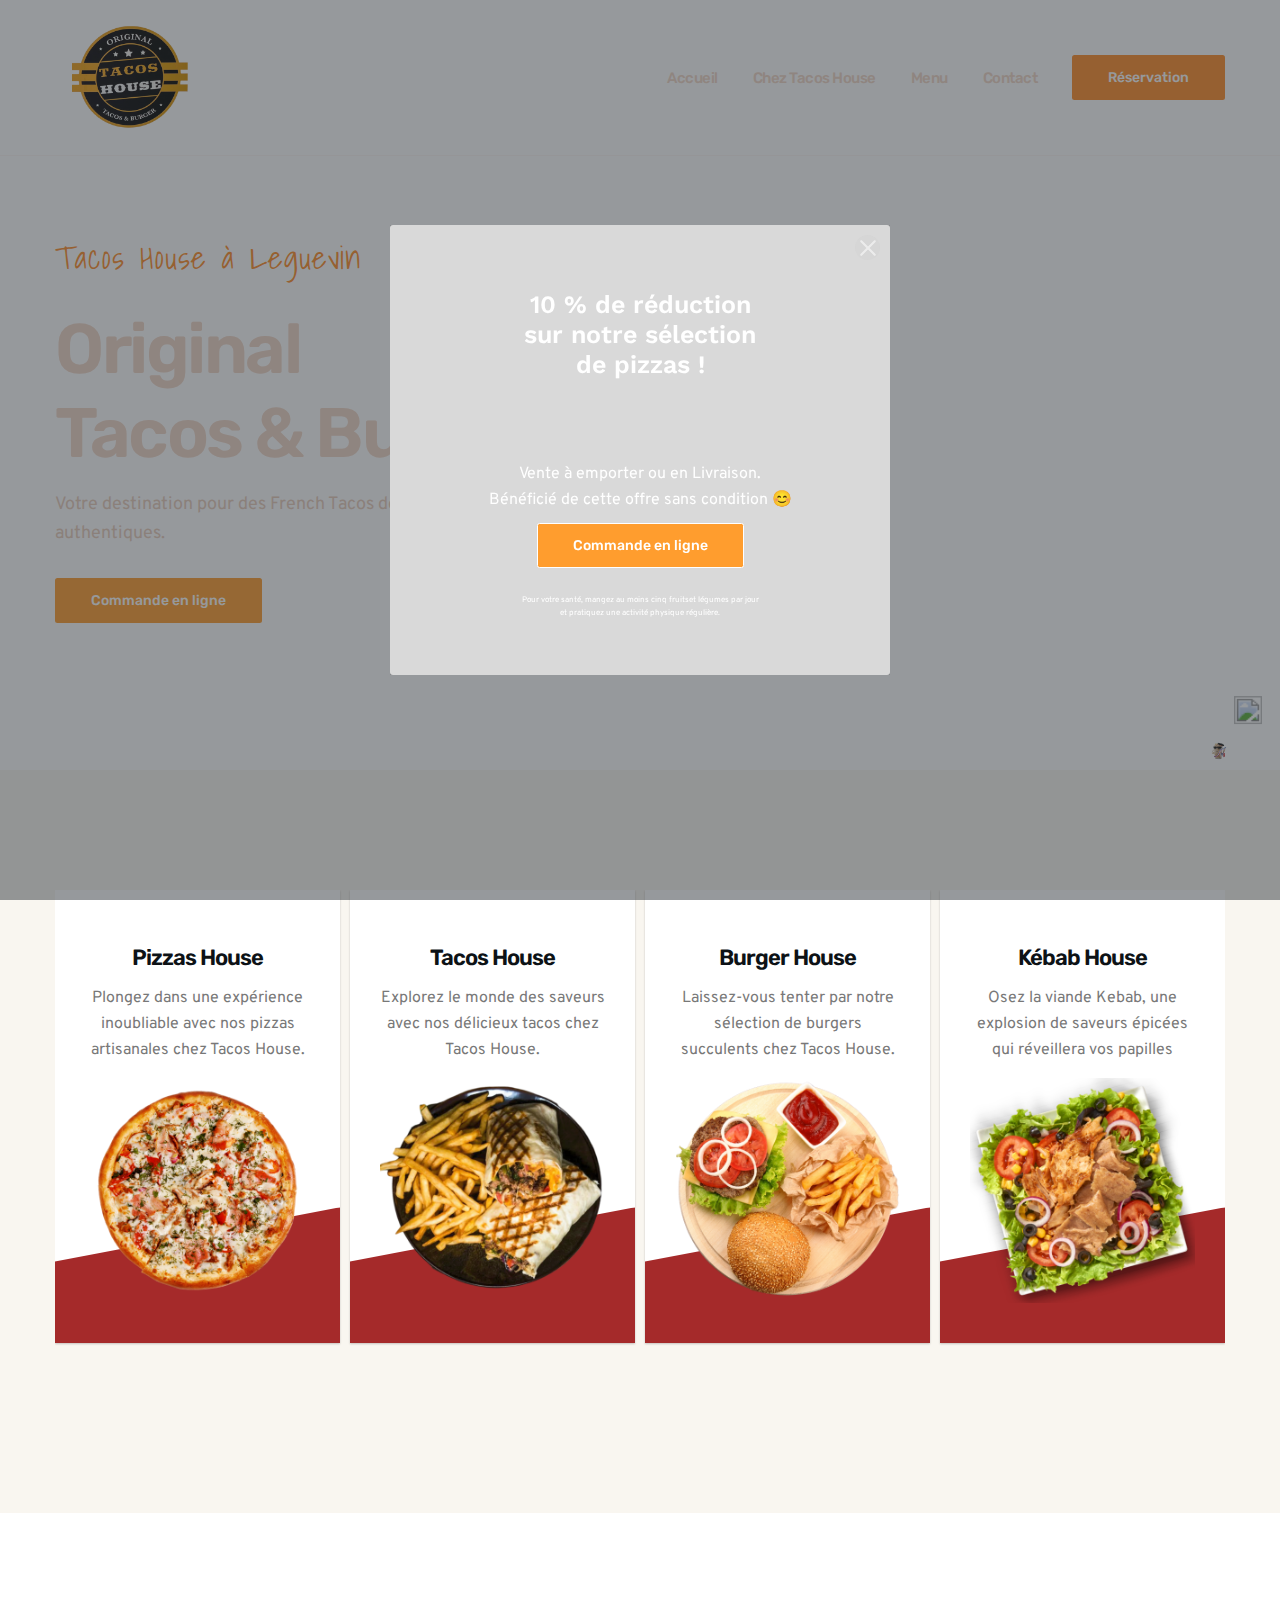
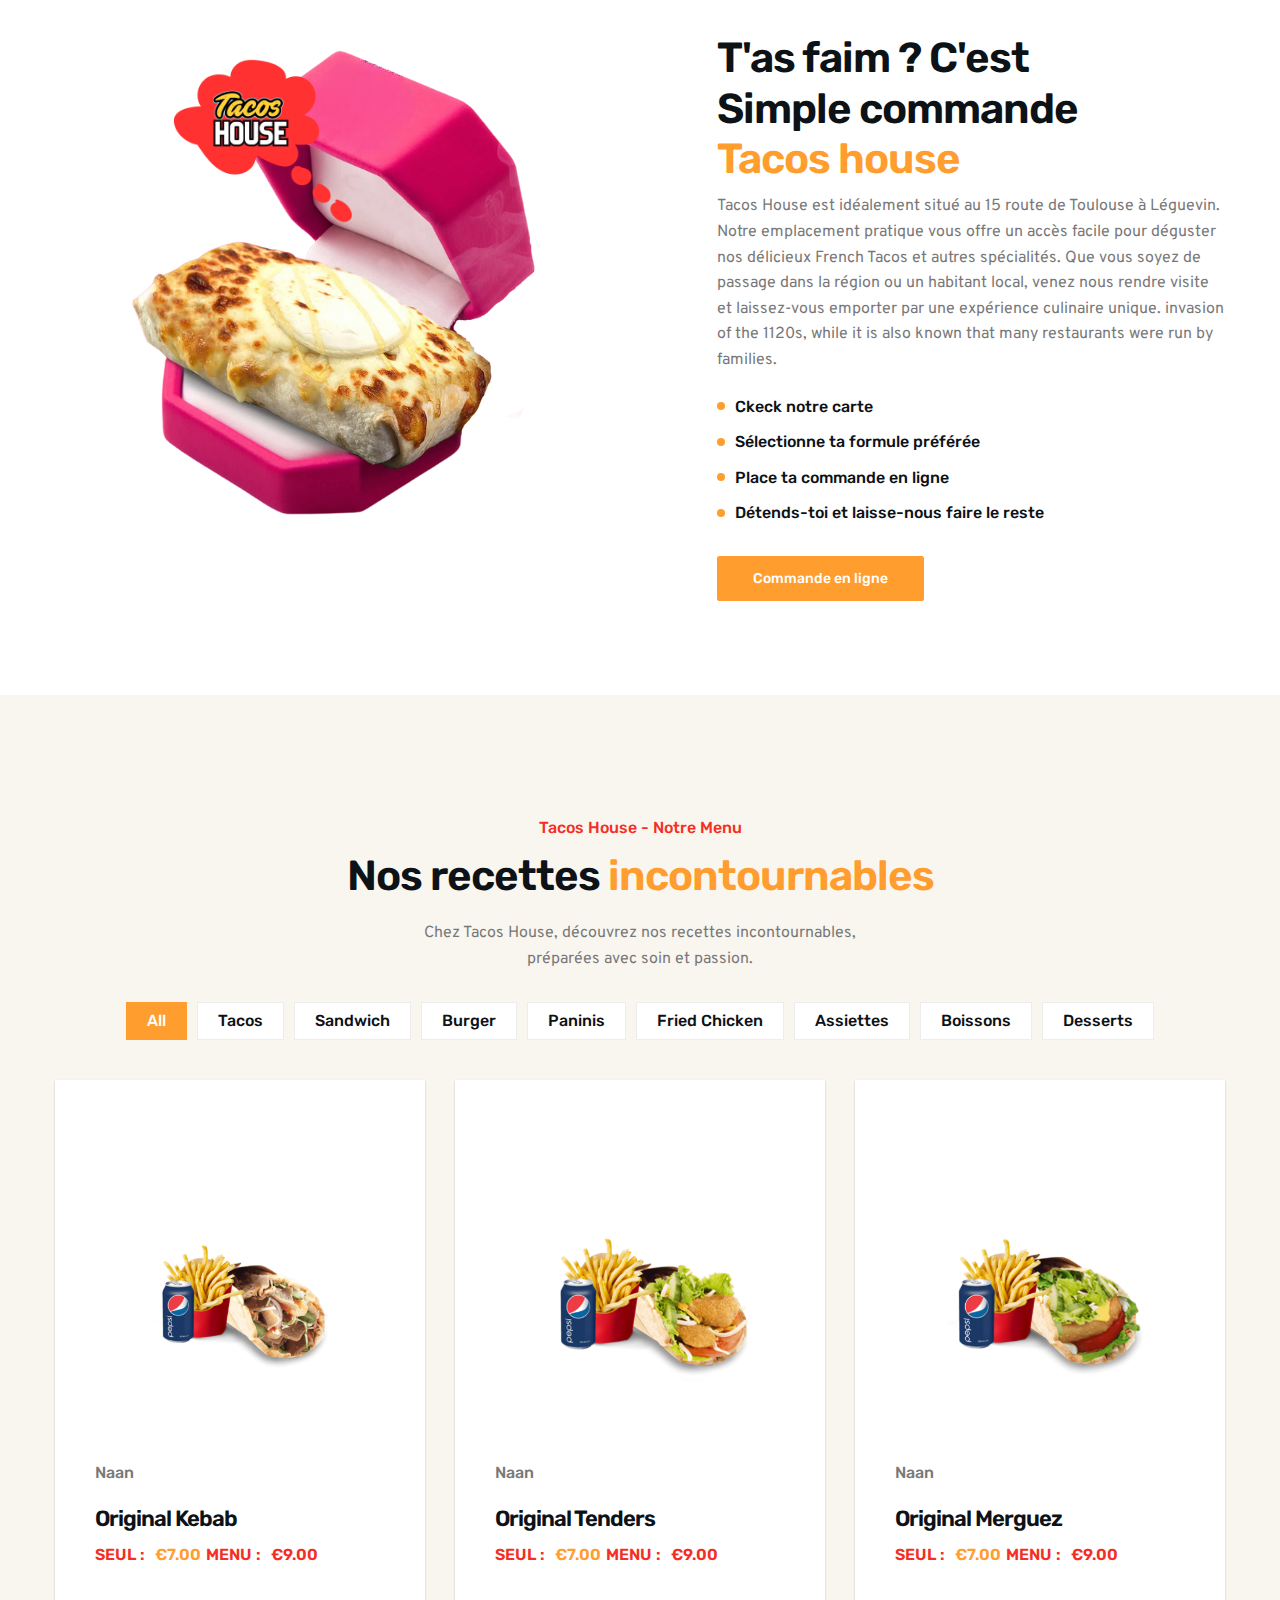
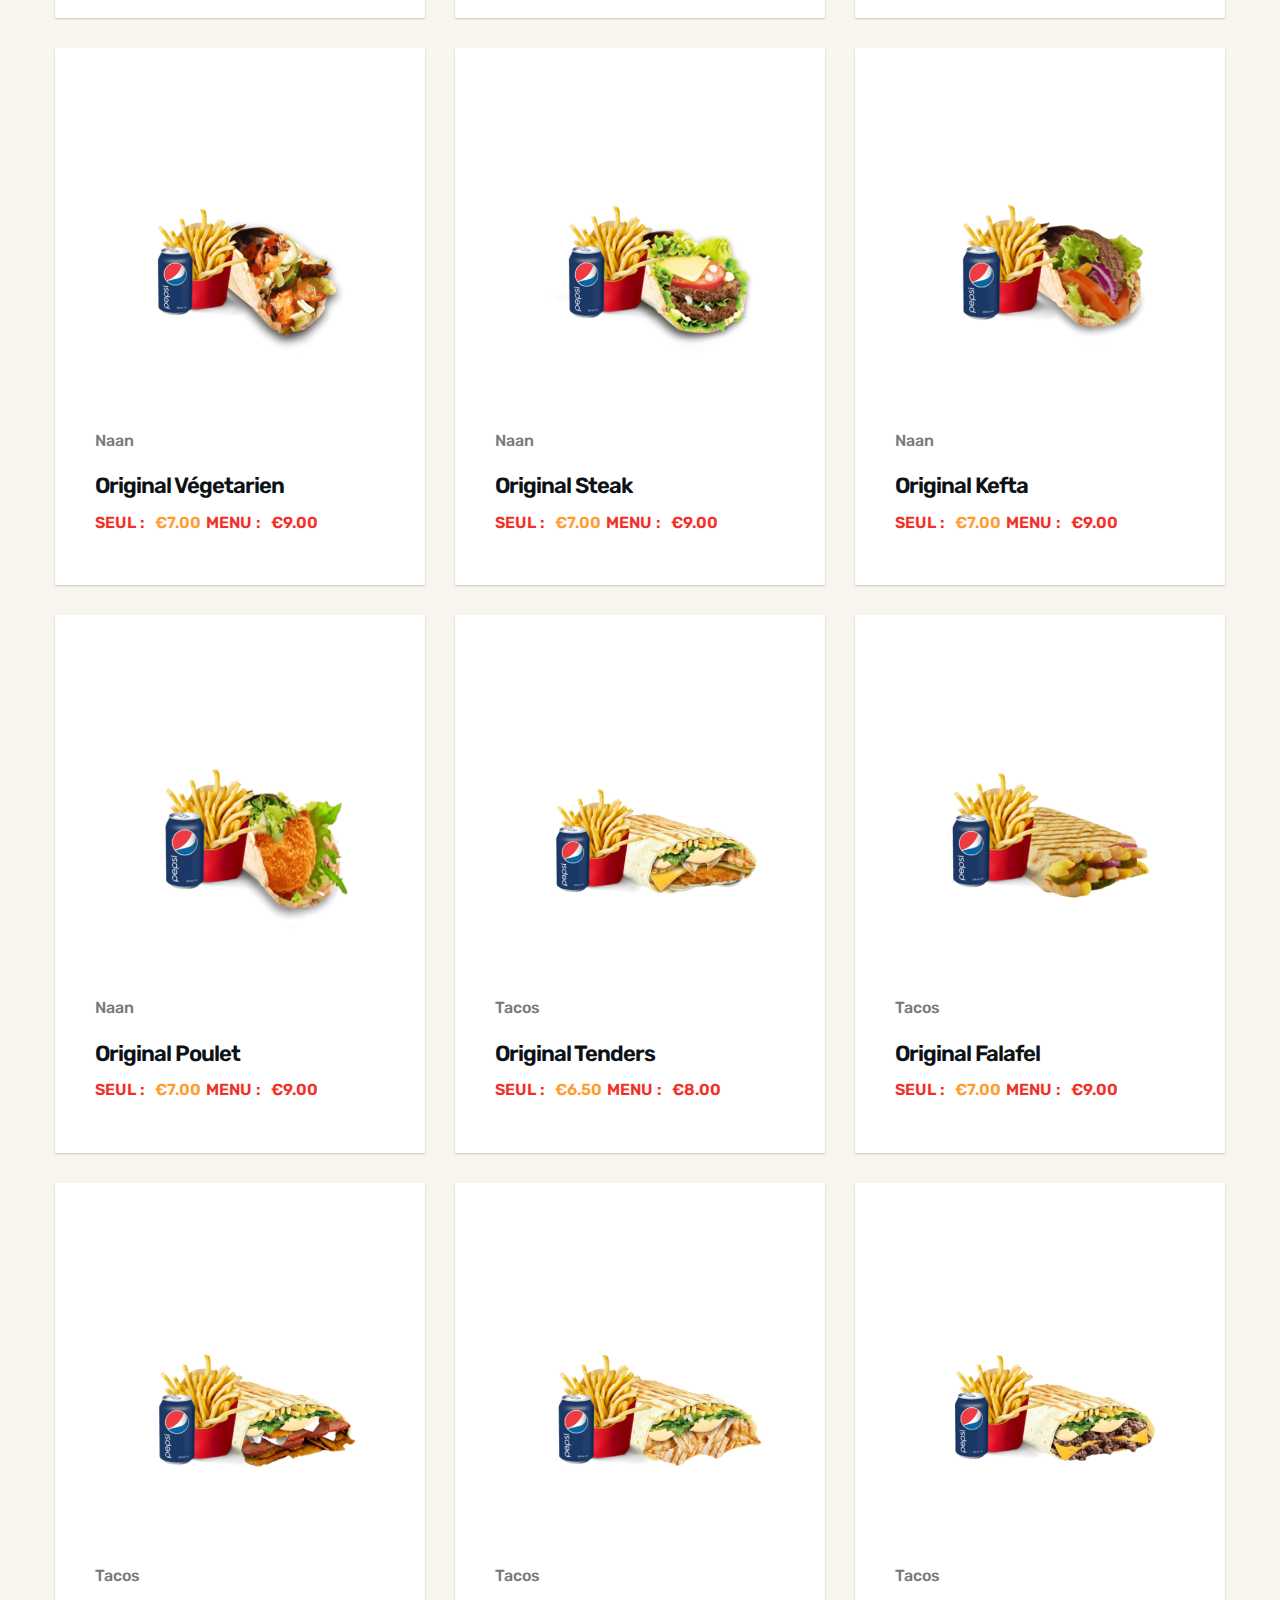
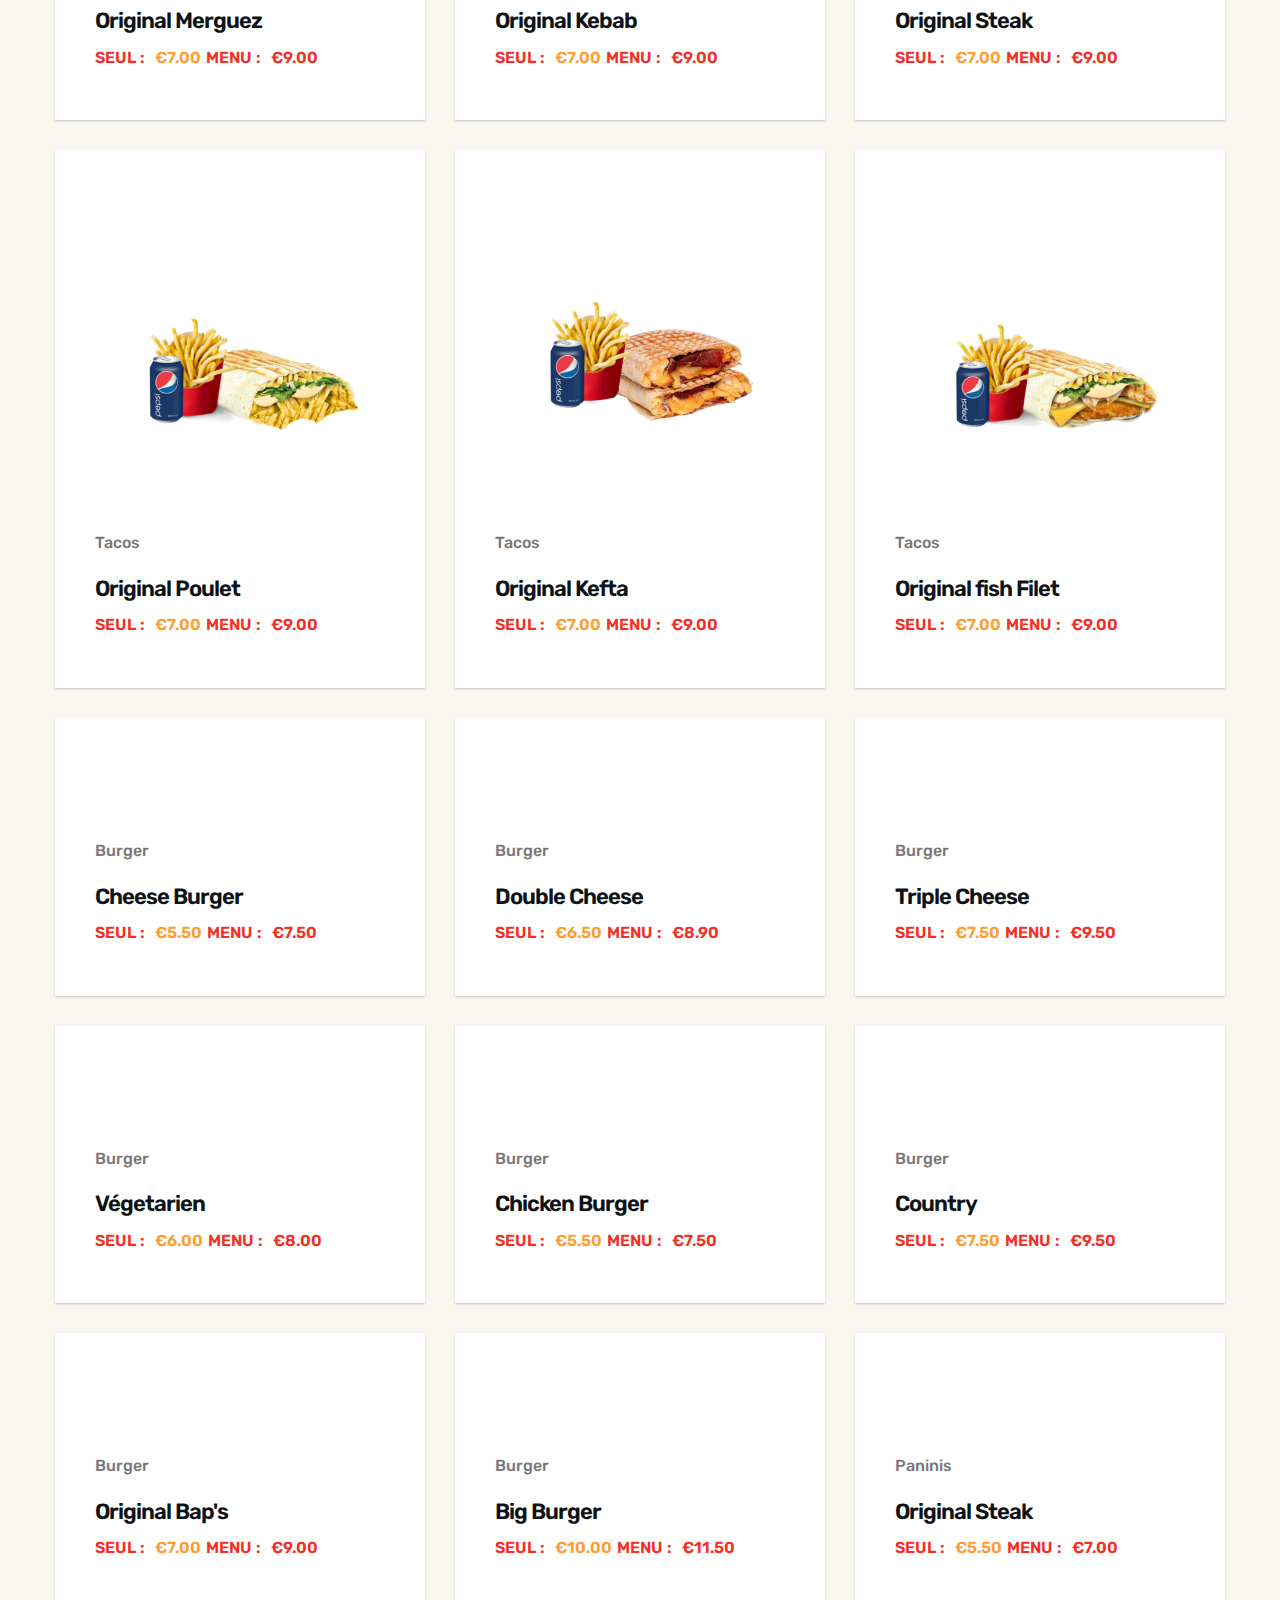
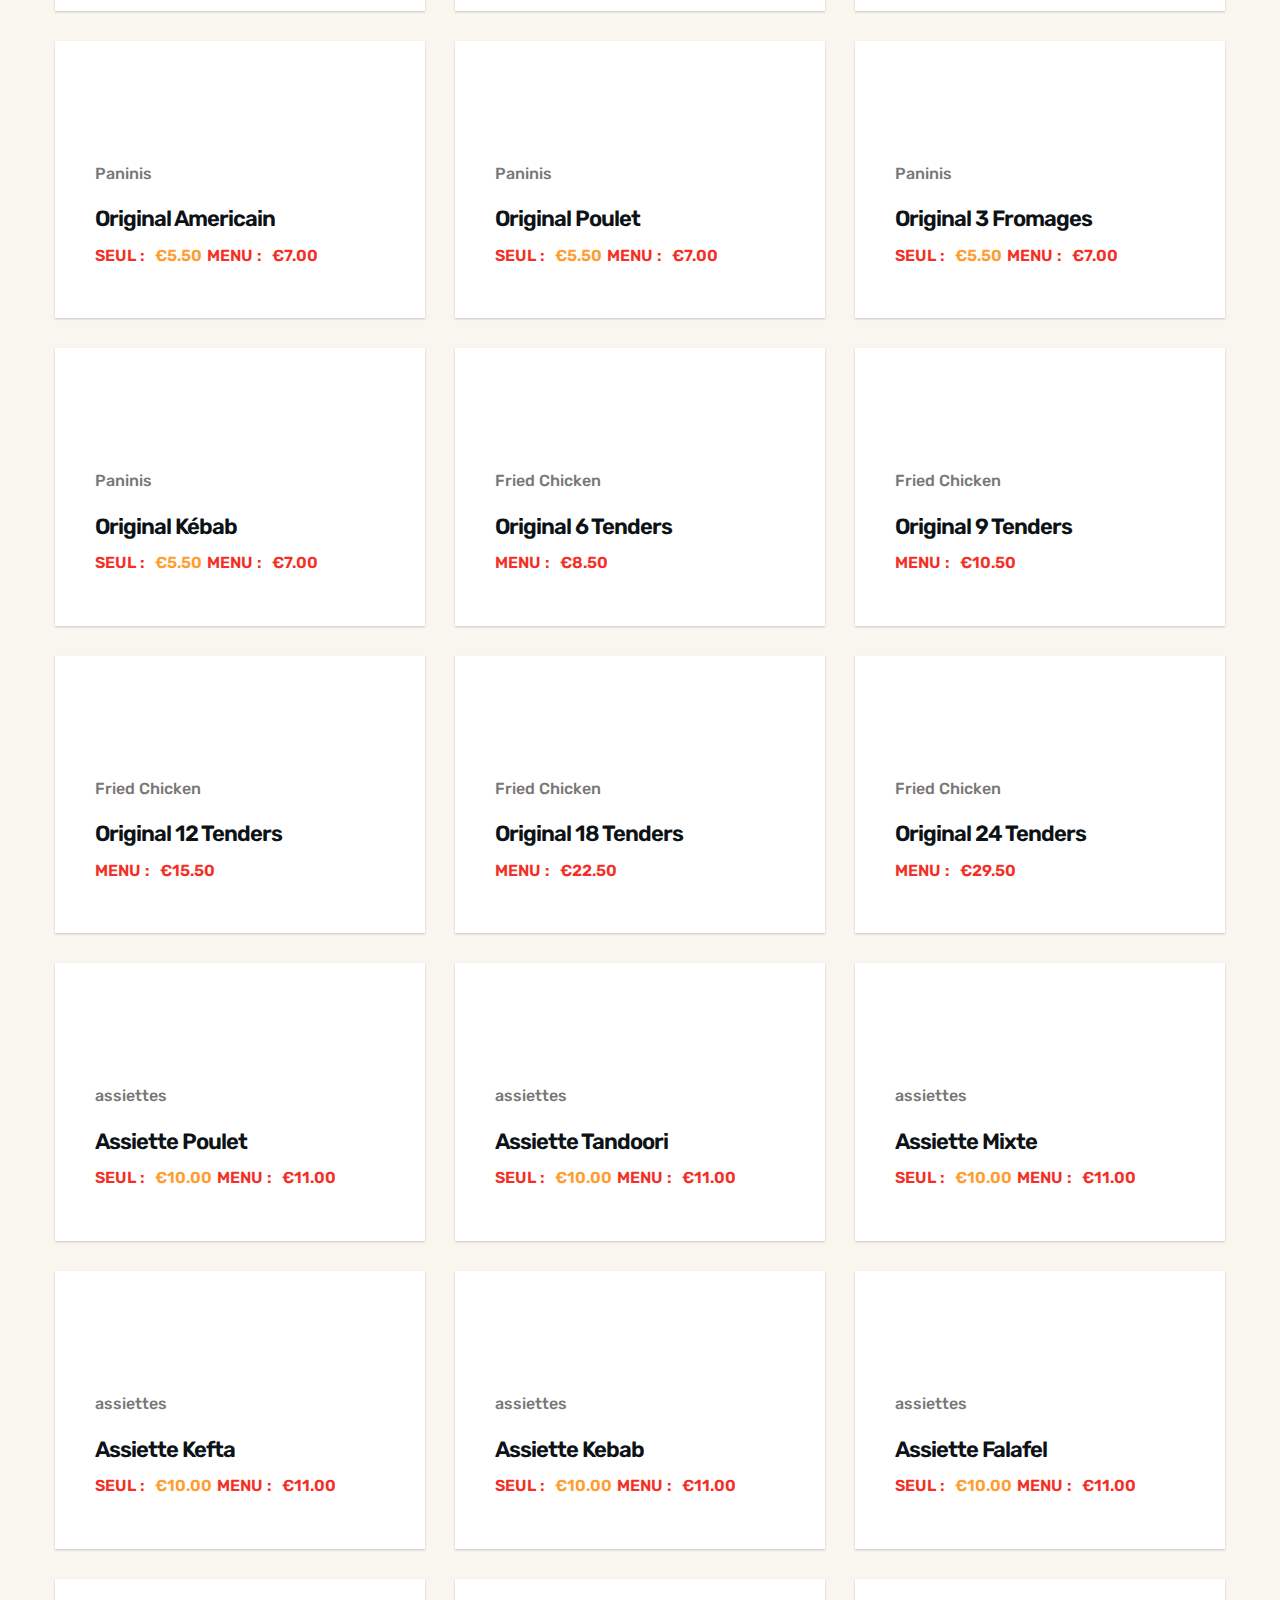
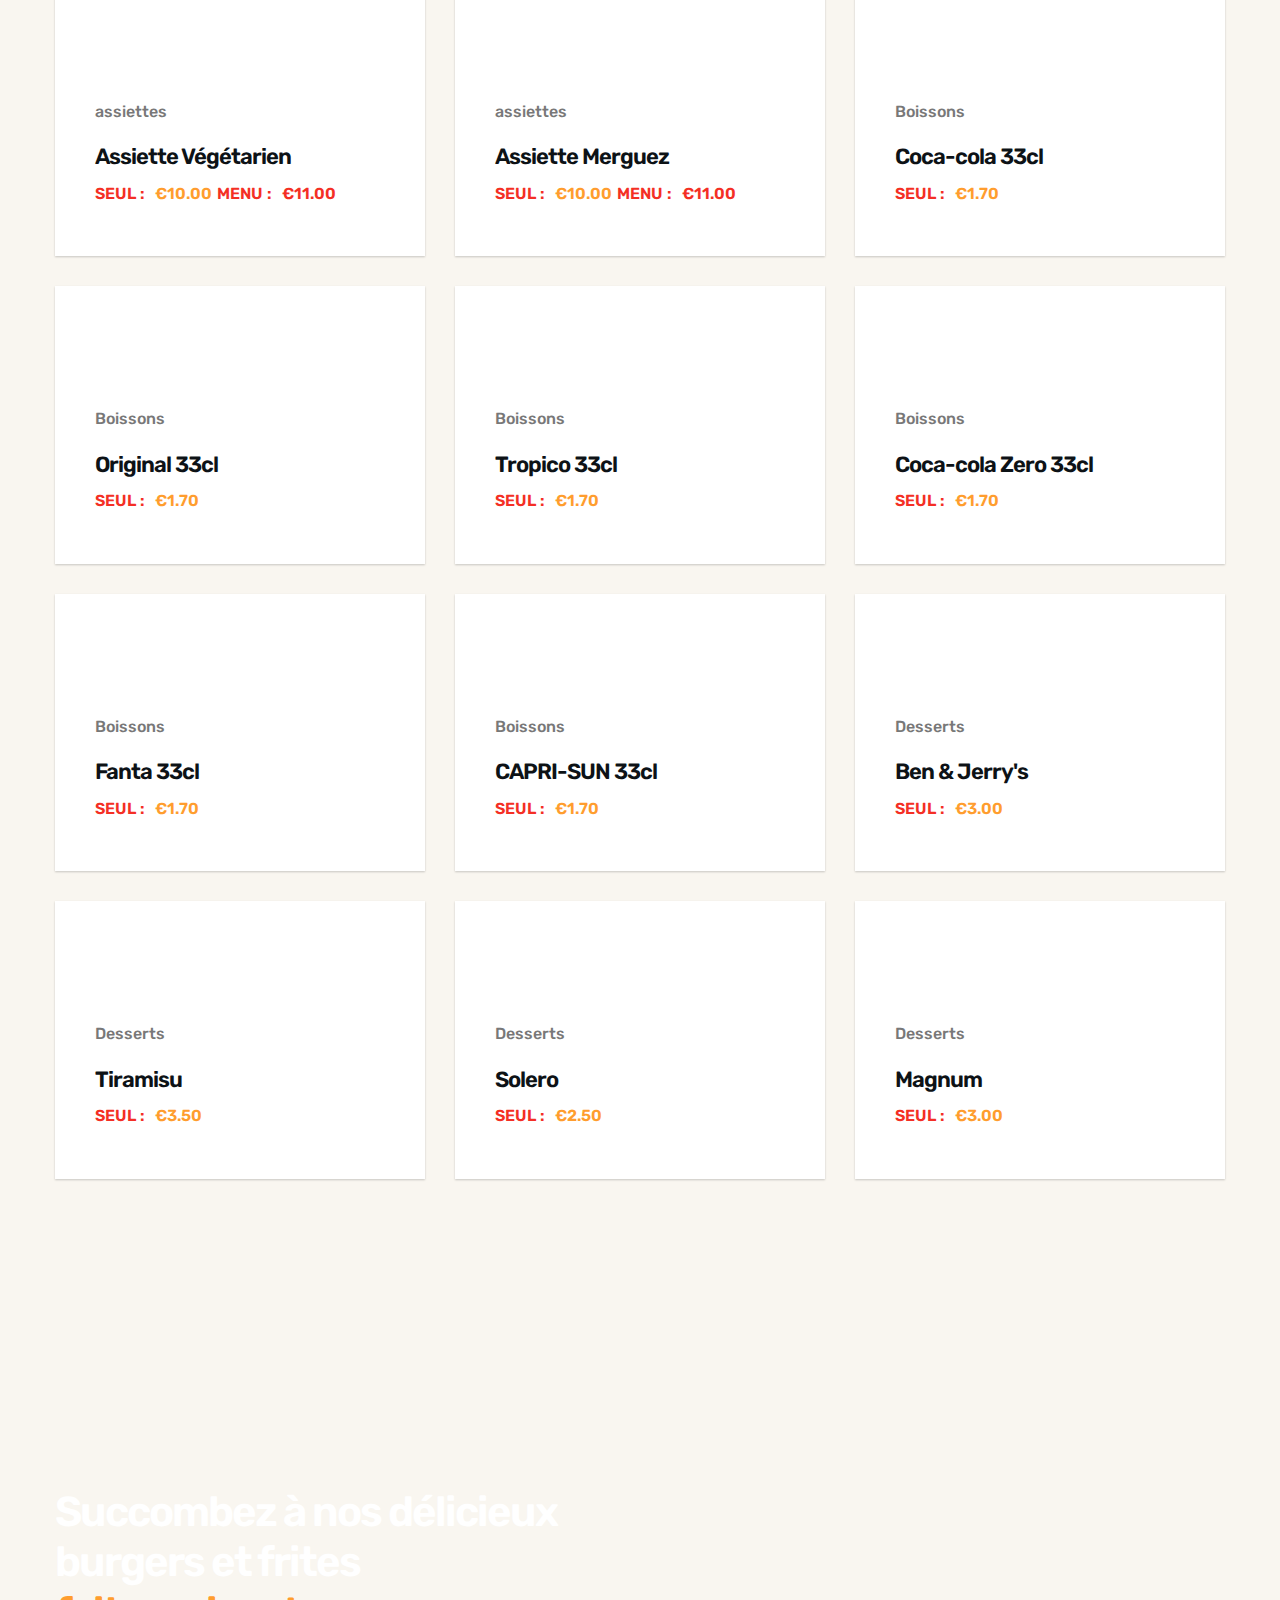
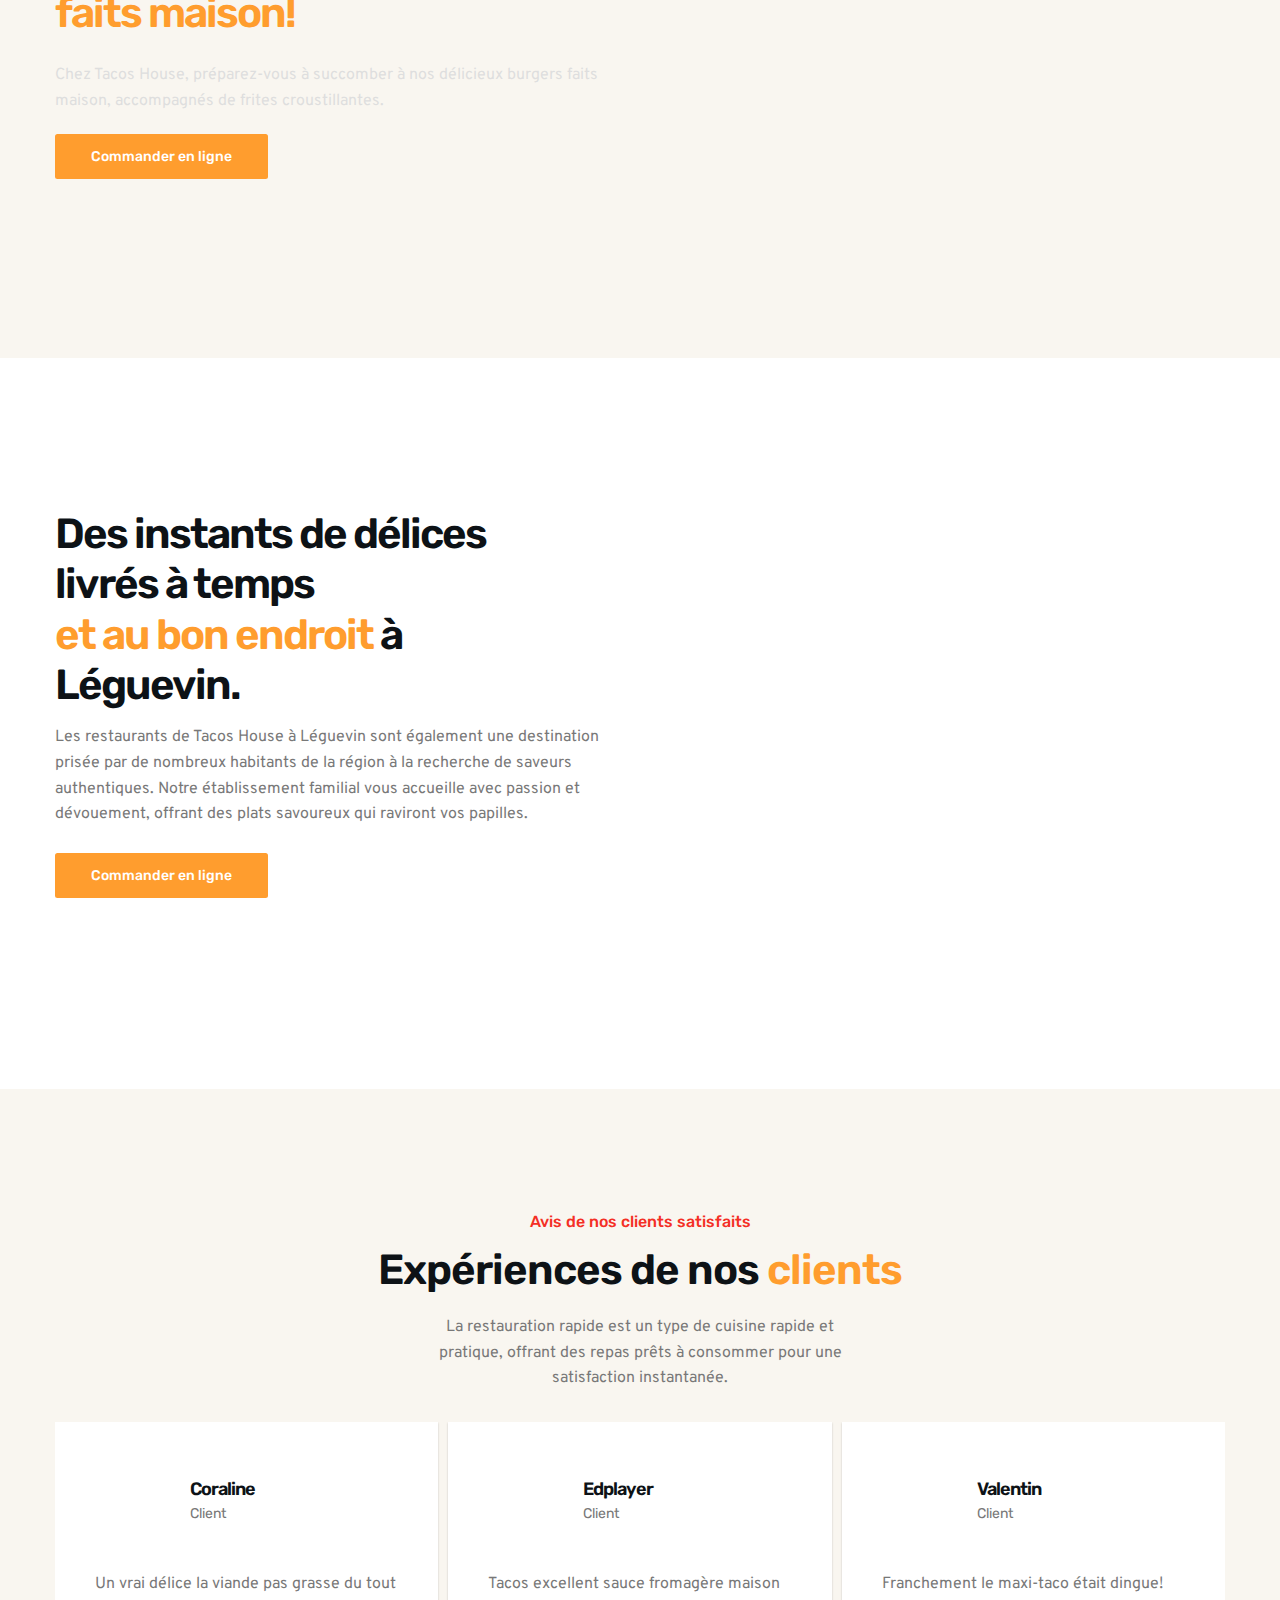
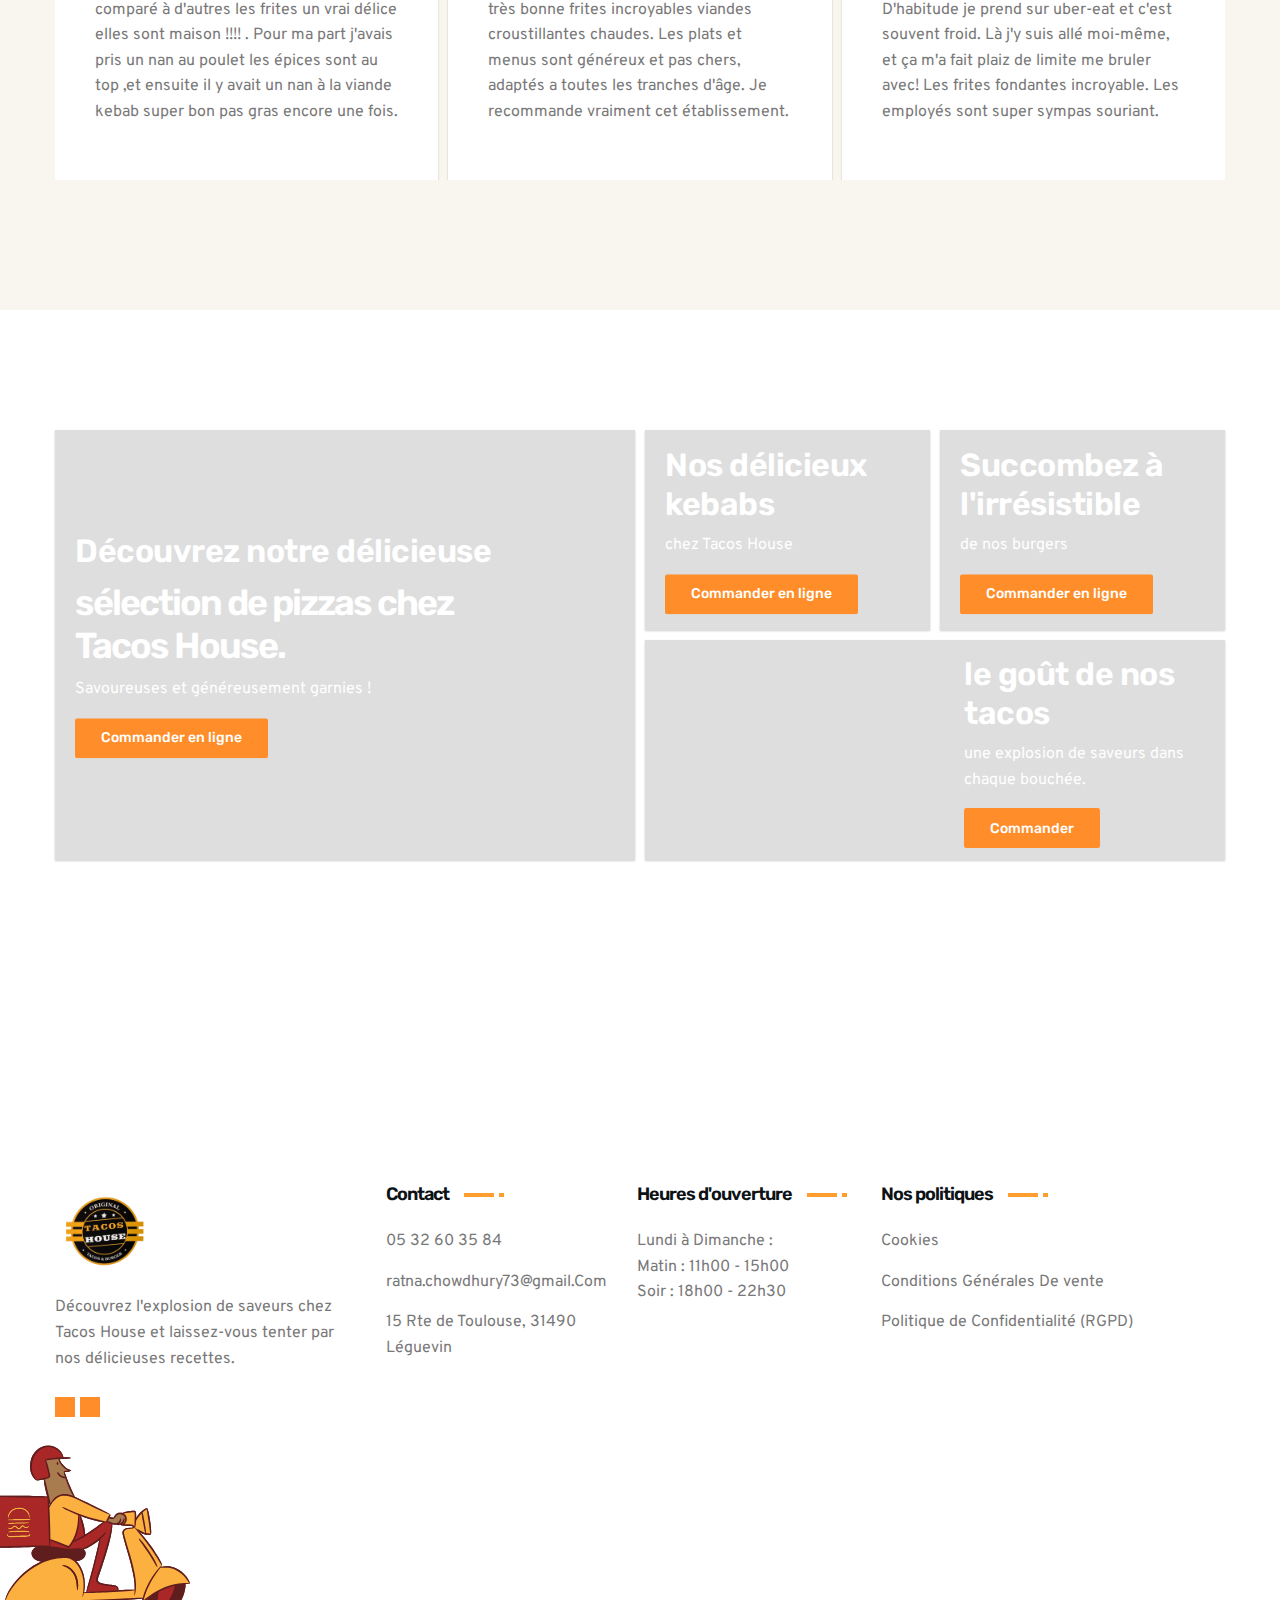
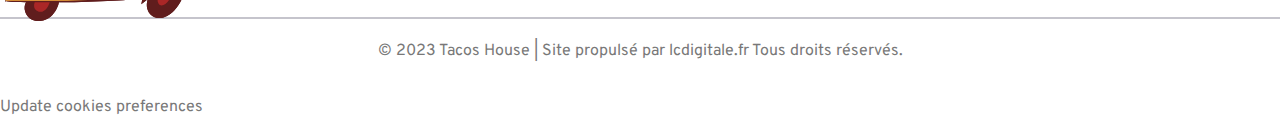
==== commit 19ffe84e: "ok" ====
--- a/index.html
+++ b/index.html
@@ -433,12 +433,12 @@
                 <span aria-hidden="true">&times;</span>
             </button>
 
-                    <div class="bg-img rounded " style="background-image: url('https://img.freepik.com/photos-premium/photographie-cuisine-indienne-au-poulet-madras_1036998-1632.jpg')">
+                    <div class="bg-img rounded " style="background-image: url('https://images.nightcafe.studio/jobs/8uHkqohAdNlU8jqxDAT5/8uHkqohAdNlU8jqxDAT5--1--4v3v0.jpg?tr=w-1600,c-at_max')">
 
                             <div class="overlay-light">
                                 <div class="text-white text-center m-h-50 d-flex align-items-center justify-content-center">
                                     <div>
-                                        <h1 class="pt-sm-3">10% sur vos pizzas et plats indien</h1>
+                                        <h1 class="pt-sm-3">10 % de réduction <br>sur notre sélection <br> de pizzas !</h1>
                                         <br><br><br>
                                         <p class="text-white-90"> Vente à emporter ou en Livraison. <br>
                                           Bénéficié de cette offre sans condition 😊
@@ -449,8 +449,9 @@
                                         </a> -->
 
                                         <button class="btn btn-cstm-light" data-dismiss="modal" aria-label="Close" data-dismiss="modal" aria-label="Close" data-glf-cuid="99b9c97b-2402-444b-b970-91b47f0af3db" data-glf-ruid="d8bb5e9b-827e-4925-84ee-bb9e0d439827">Commande en ligne</button>
-
-                                    </div>
+                                        <br><br>
+                                        <span style="font-size: 8px;">Pour votre santé, mangez au moins cinq fruitset légumes par jour <br>et pratiquez une activité physique régulière.</span>
+                                      </div>
                                 </div>
                             </div>
 
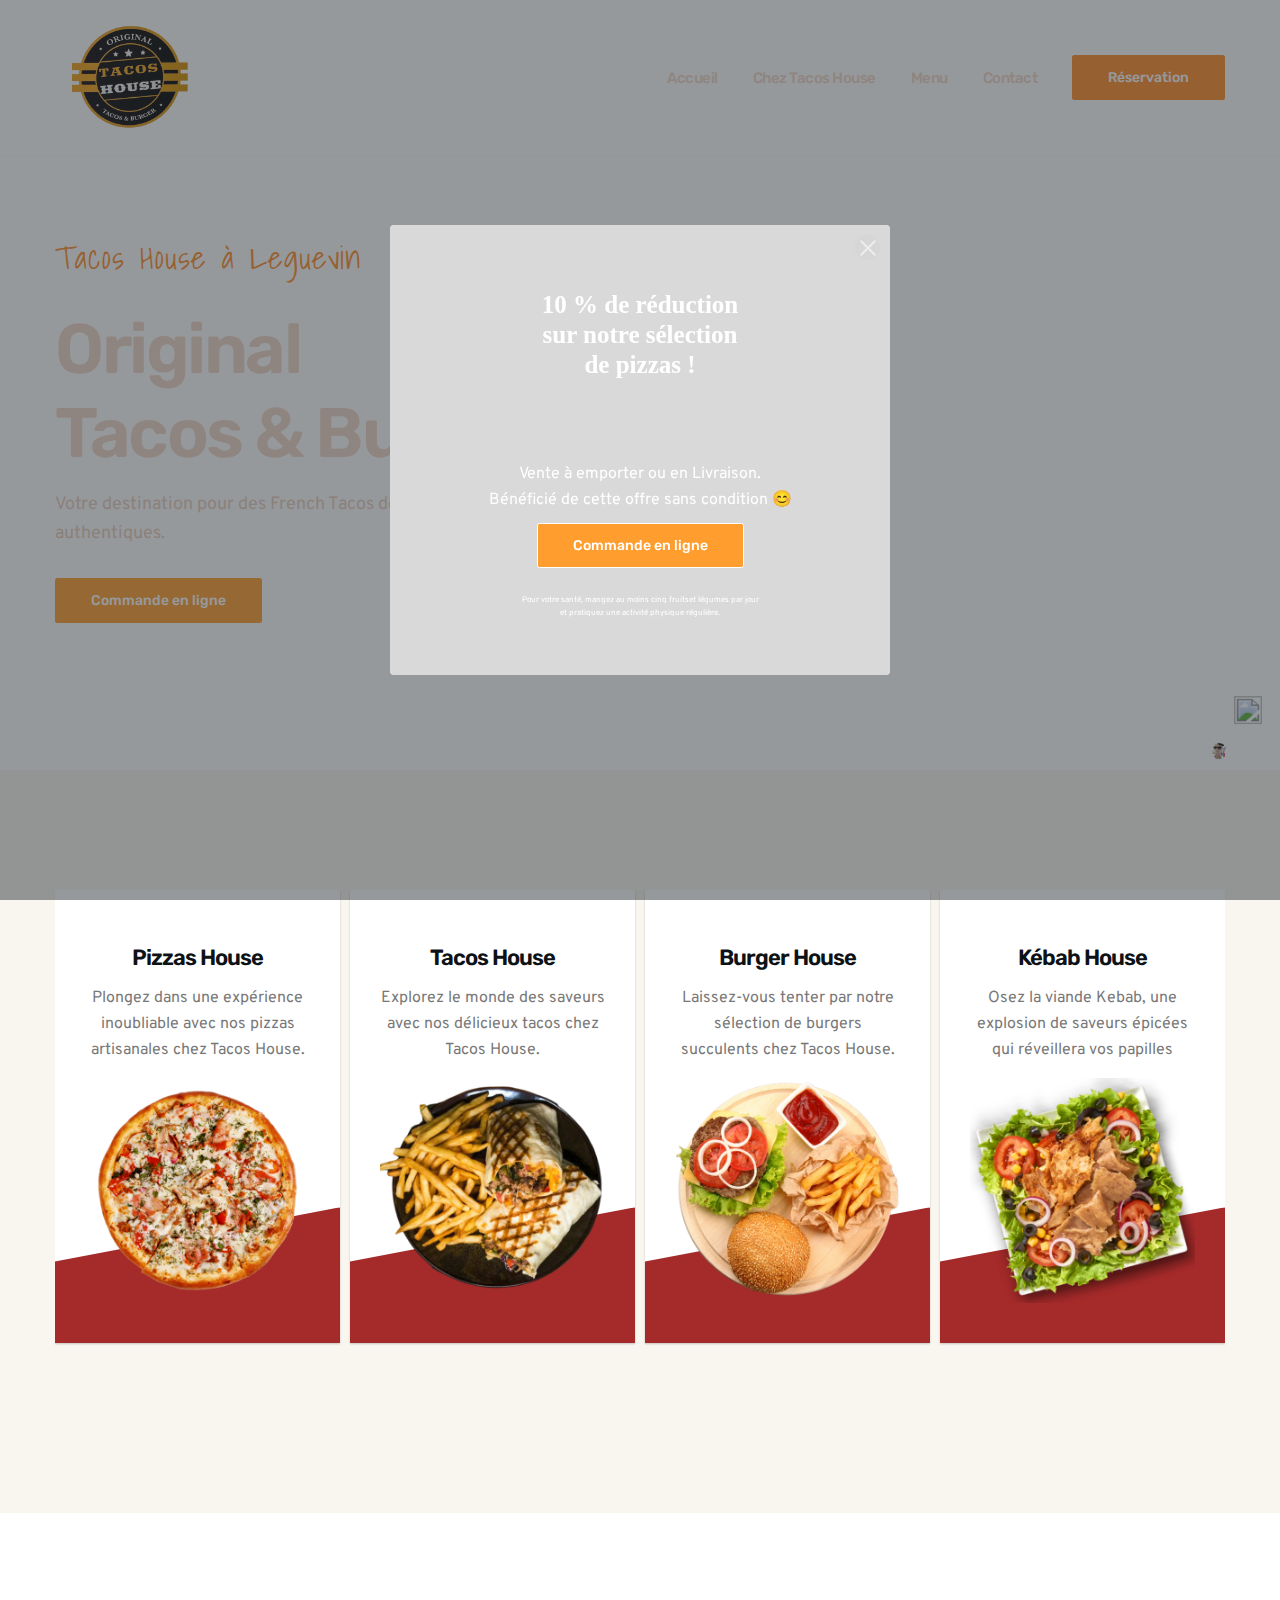
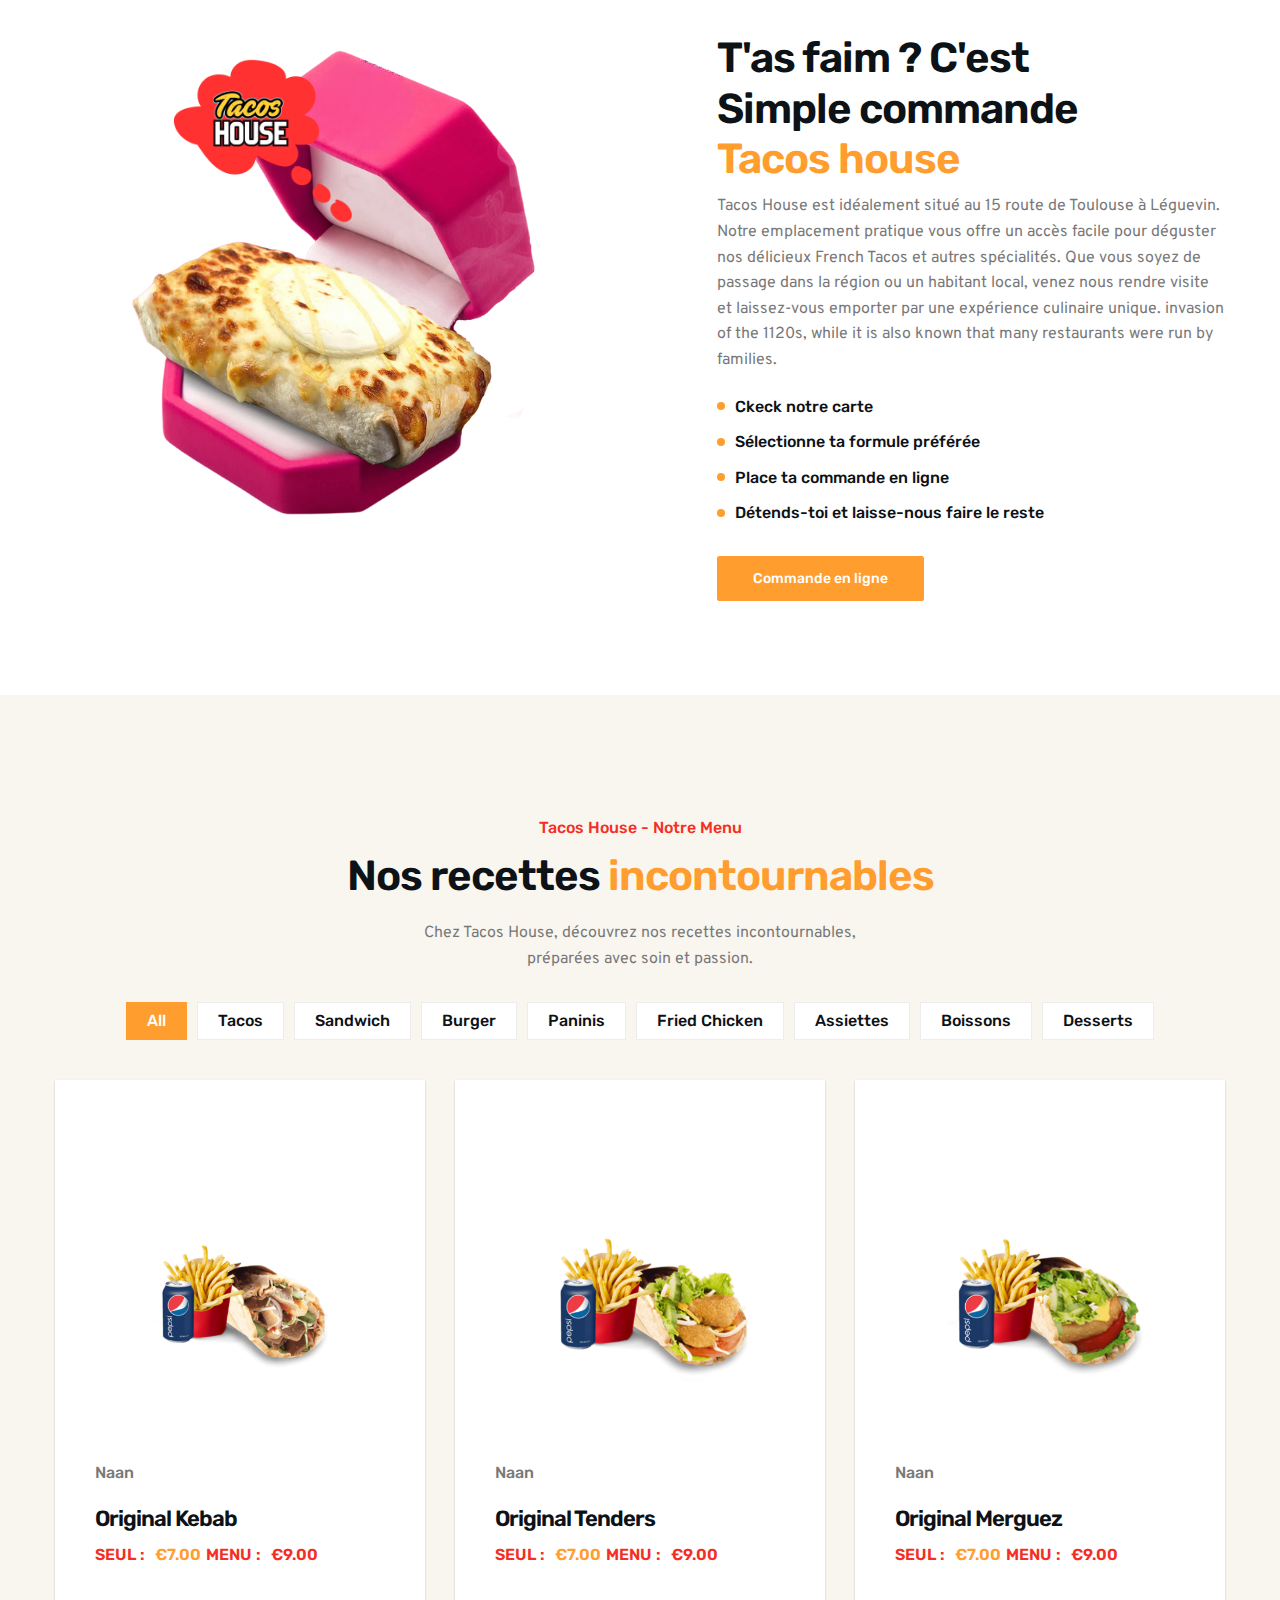
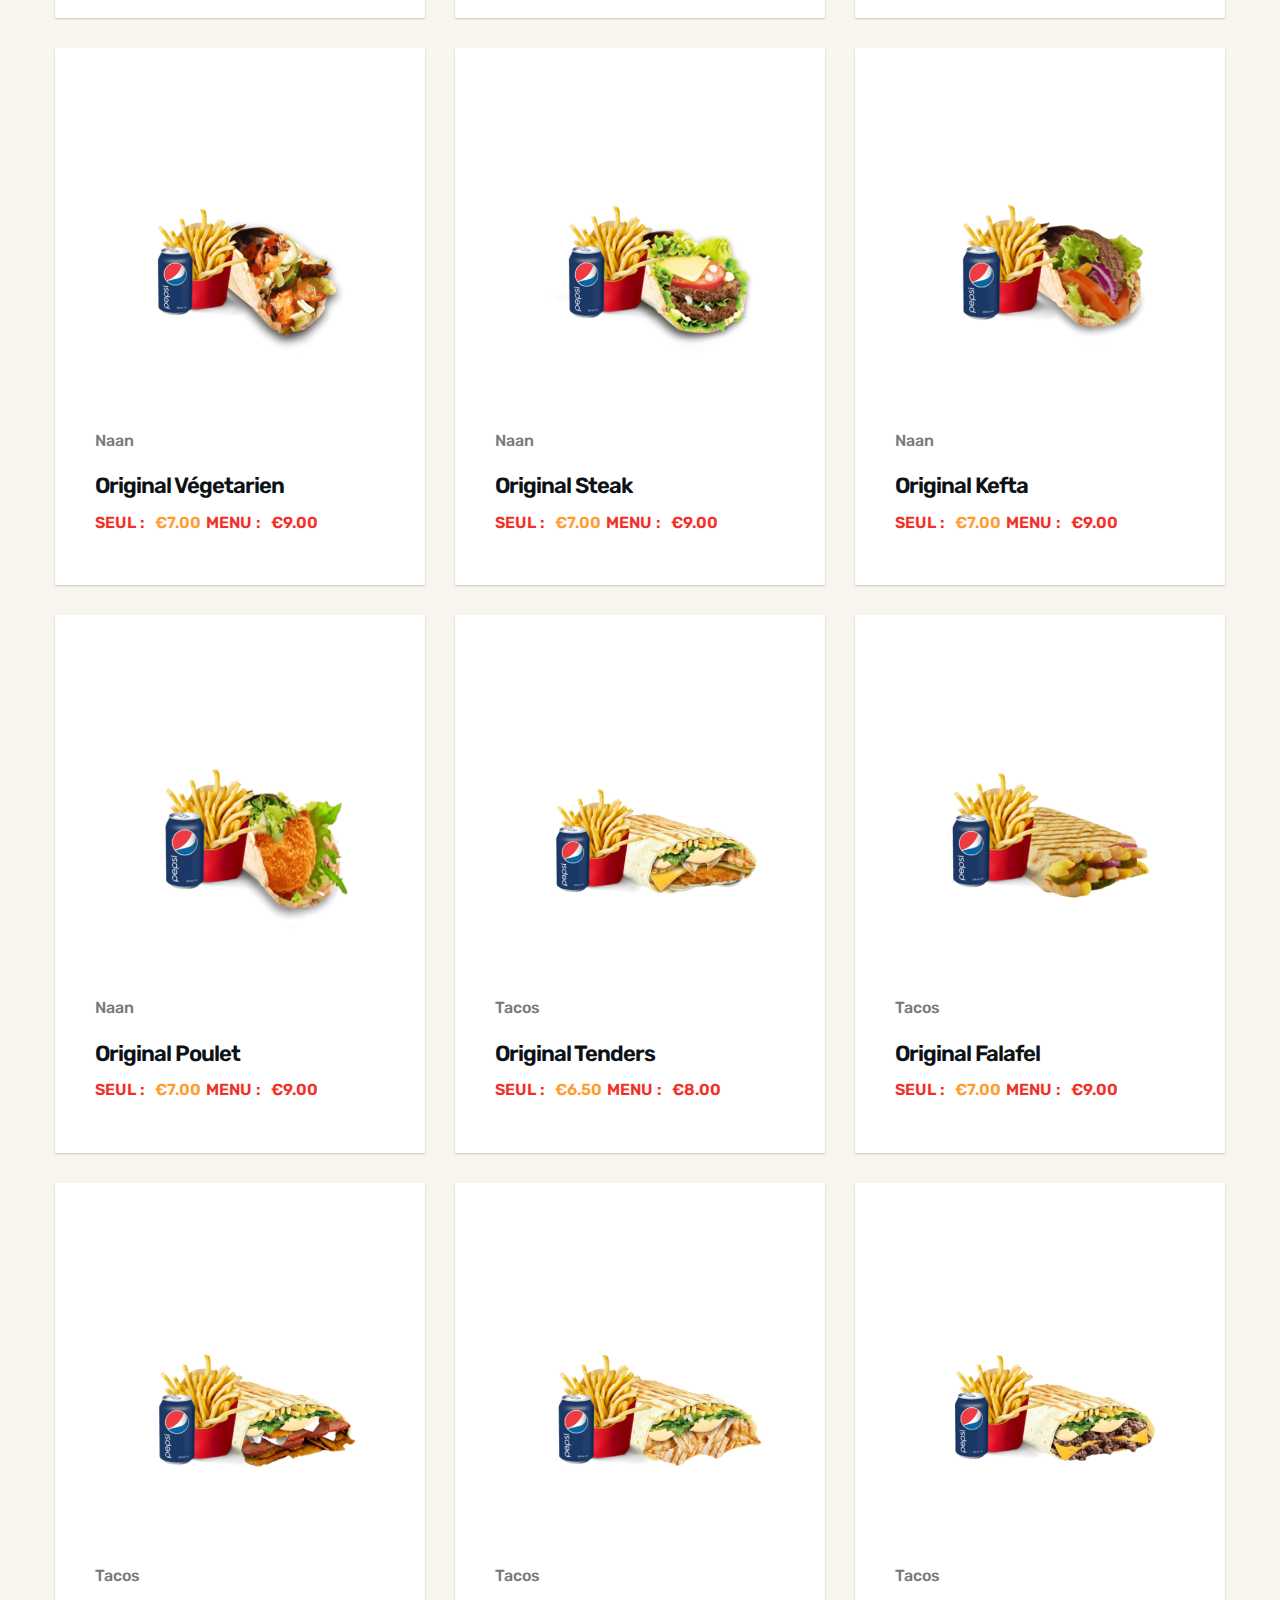
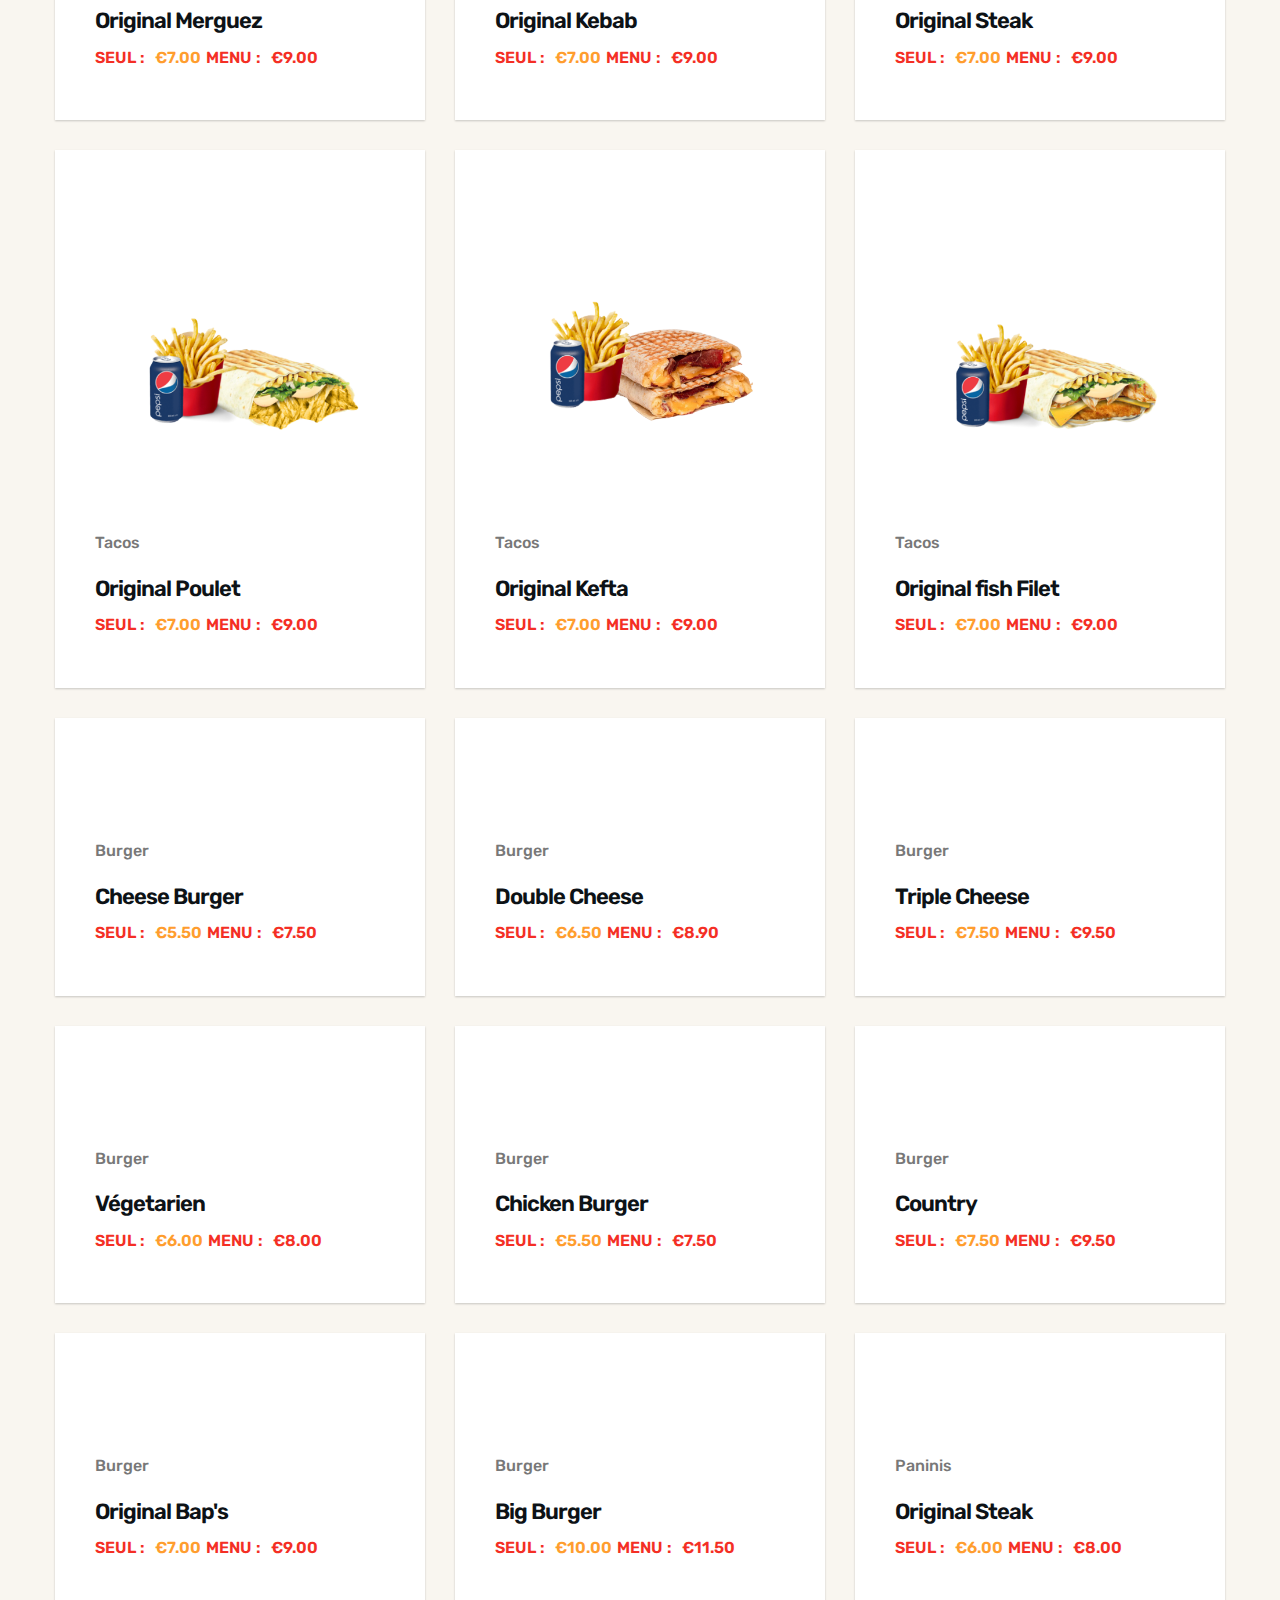
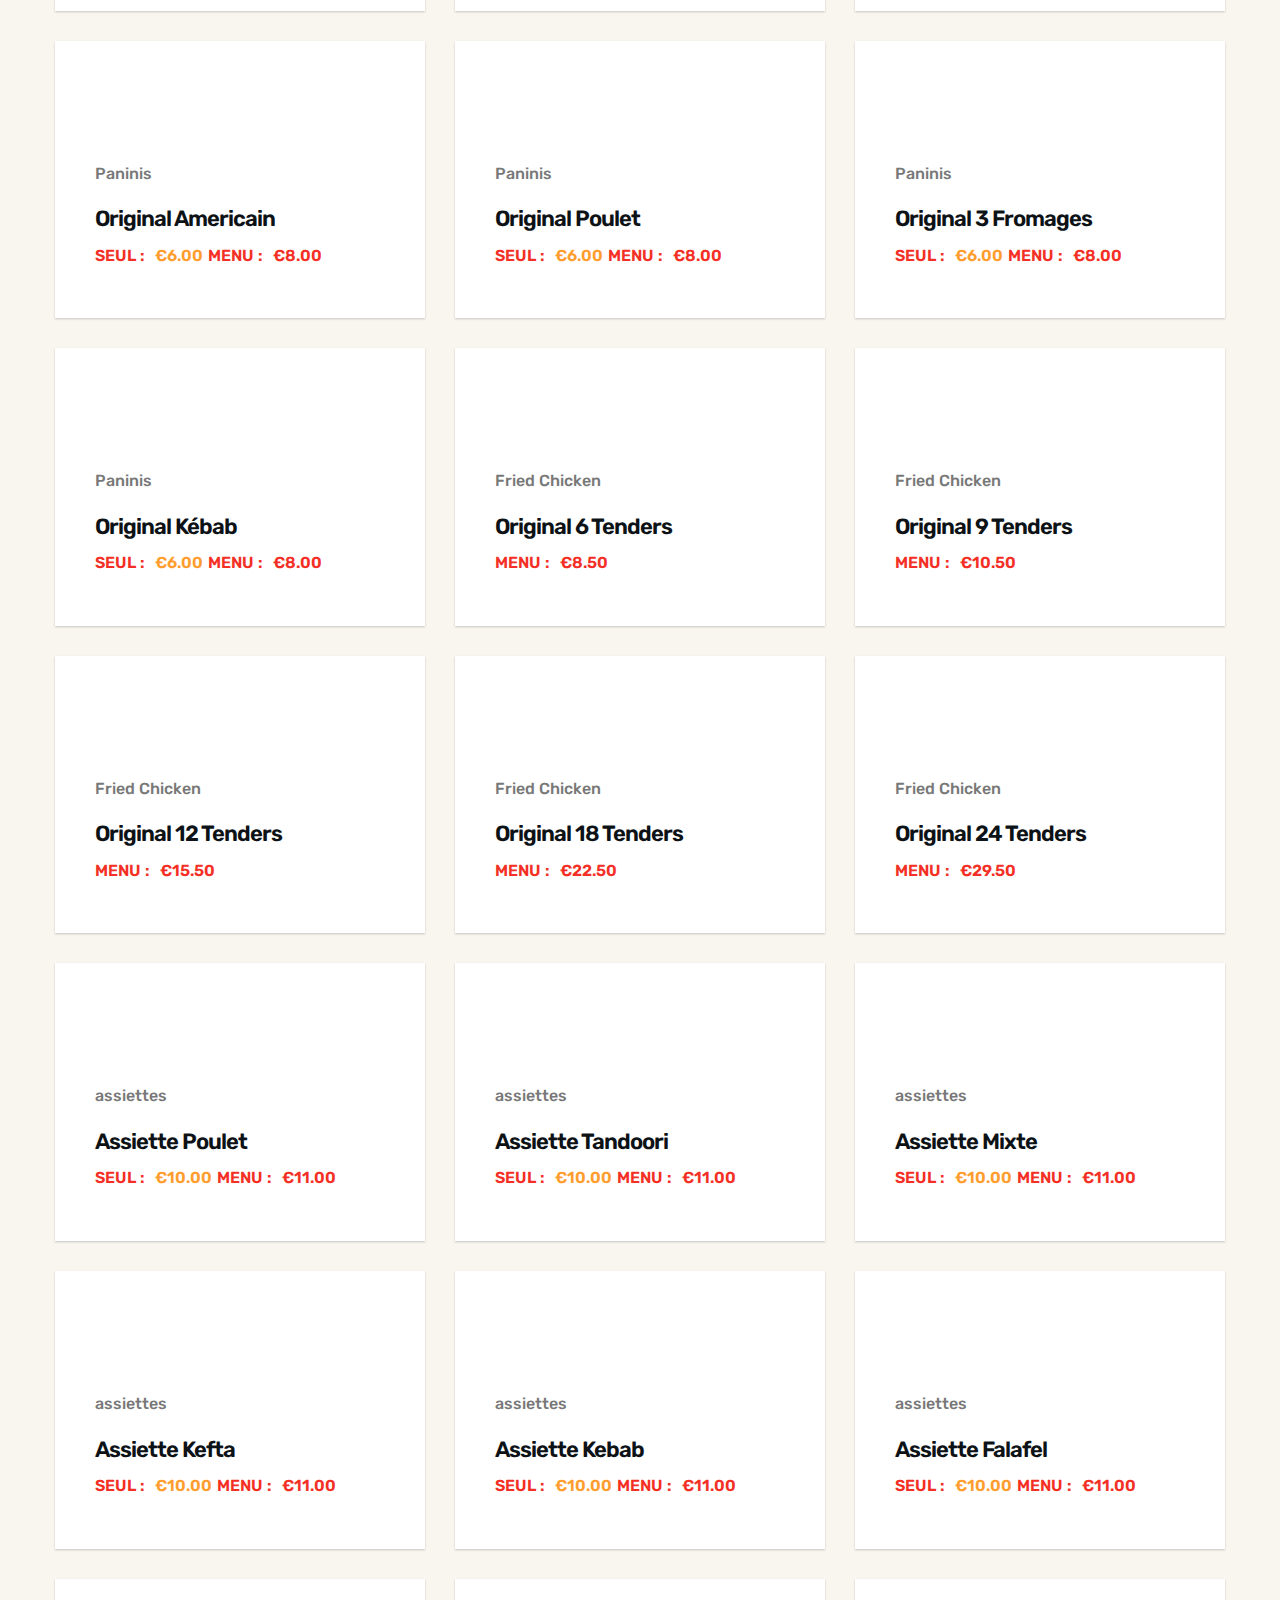
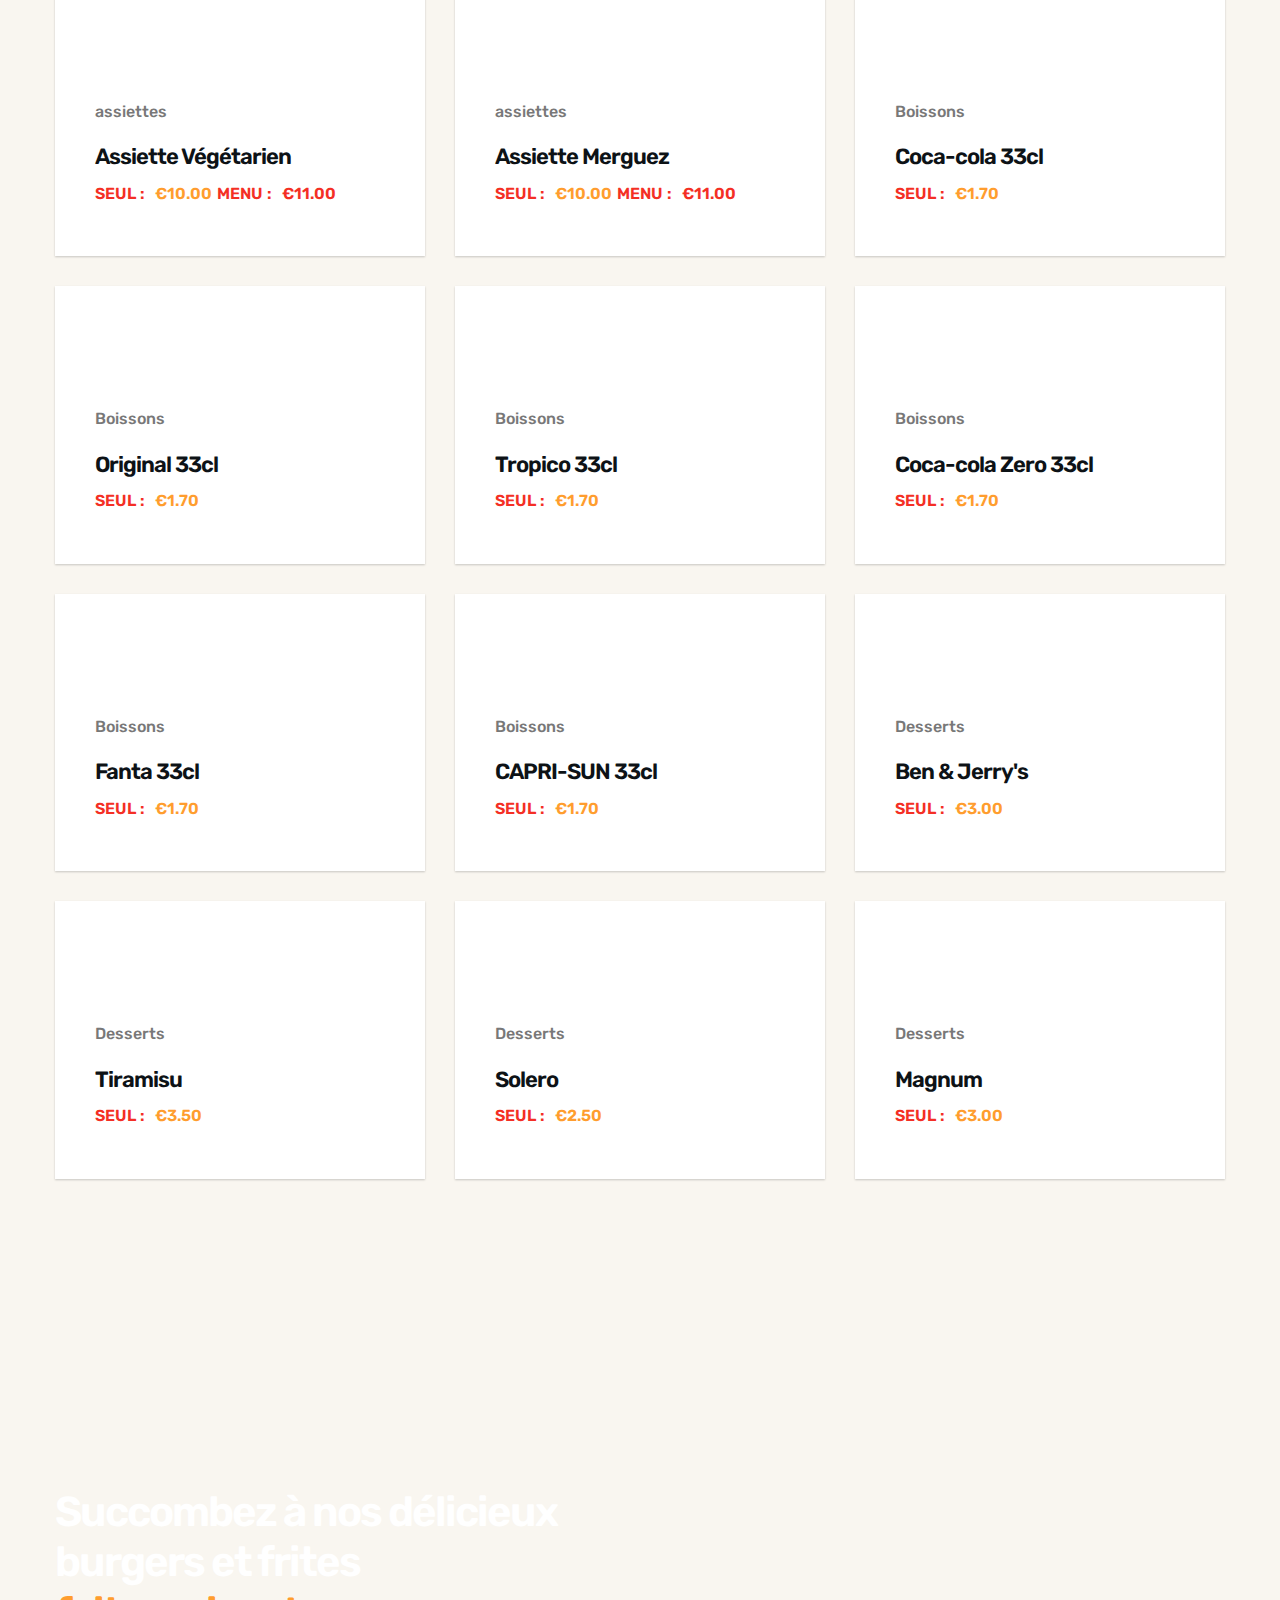
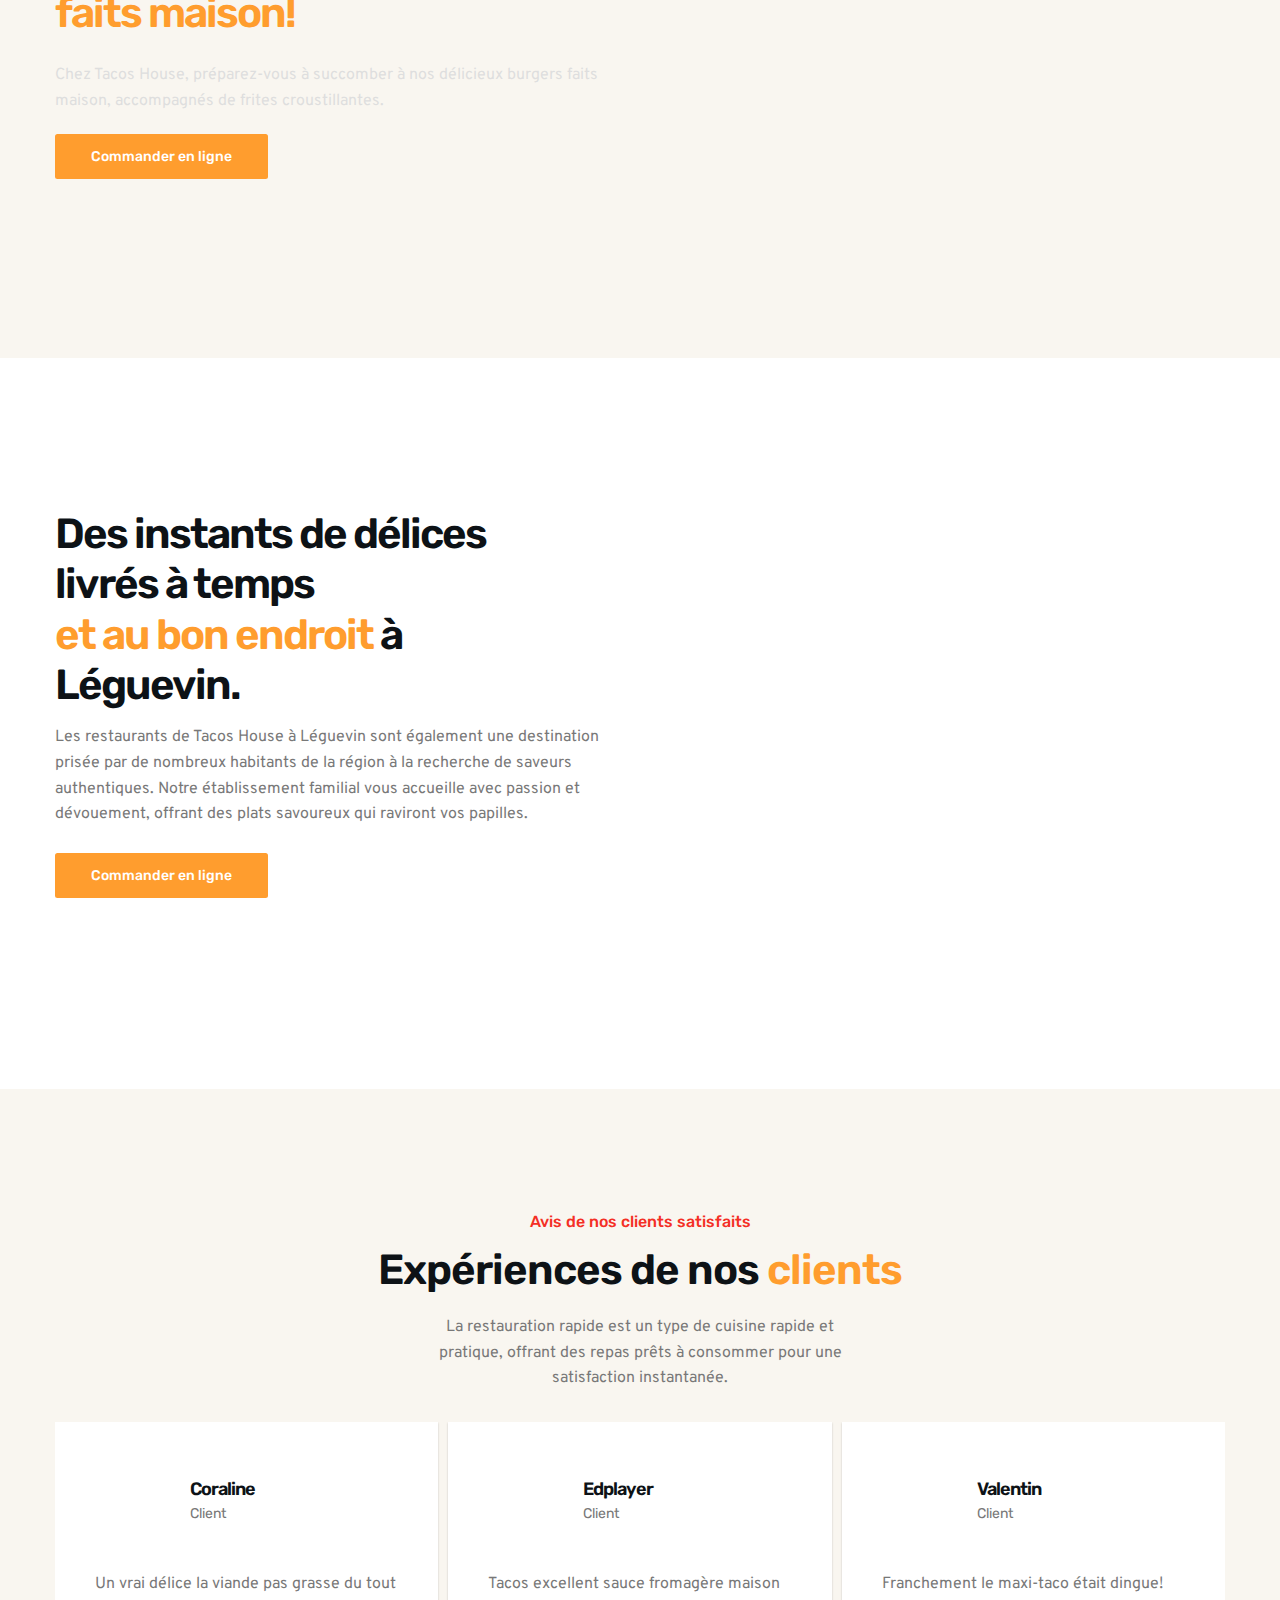
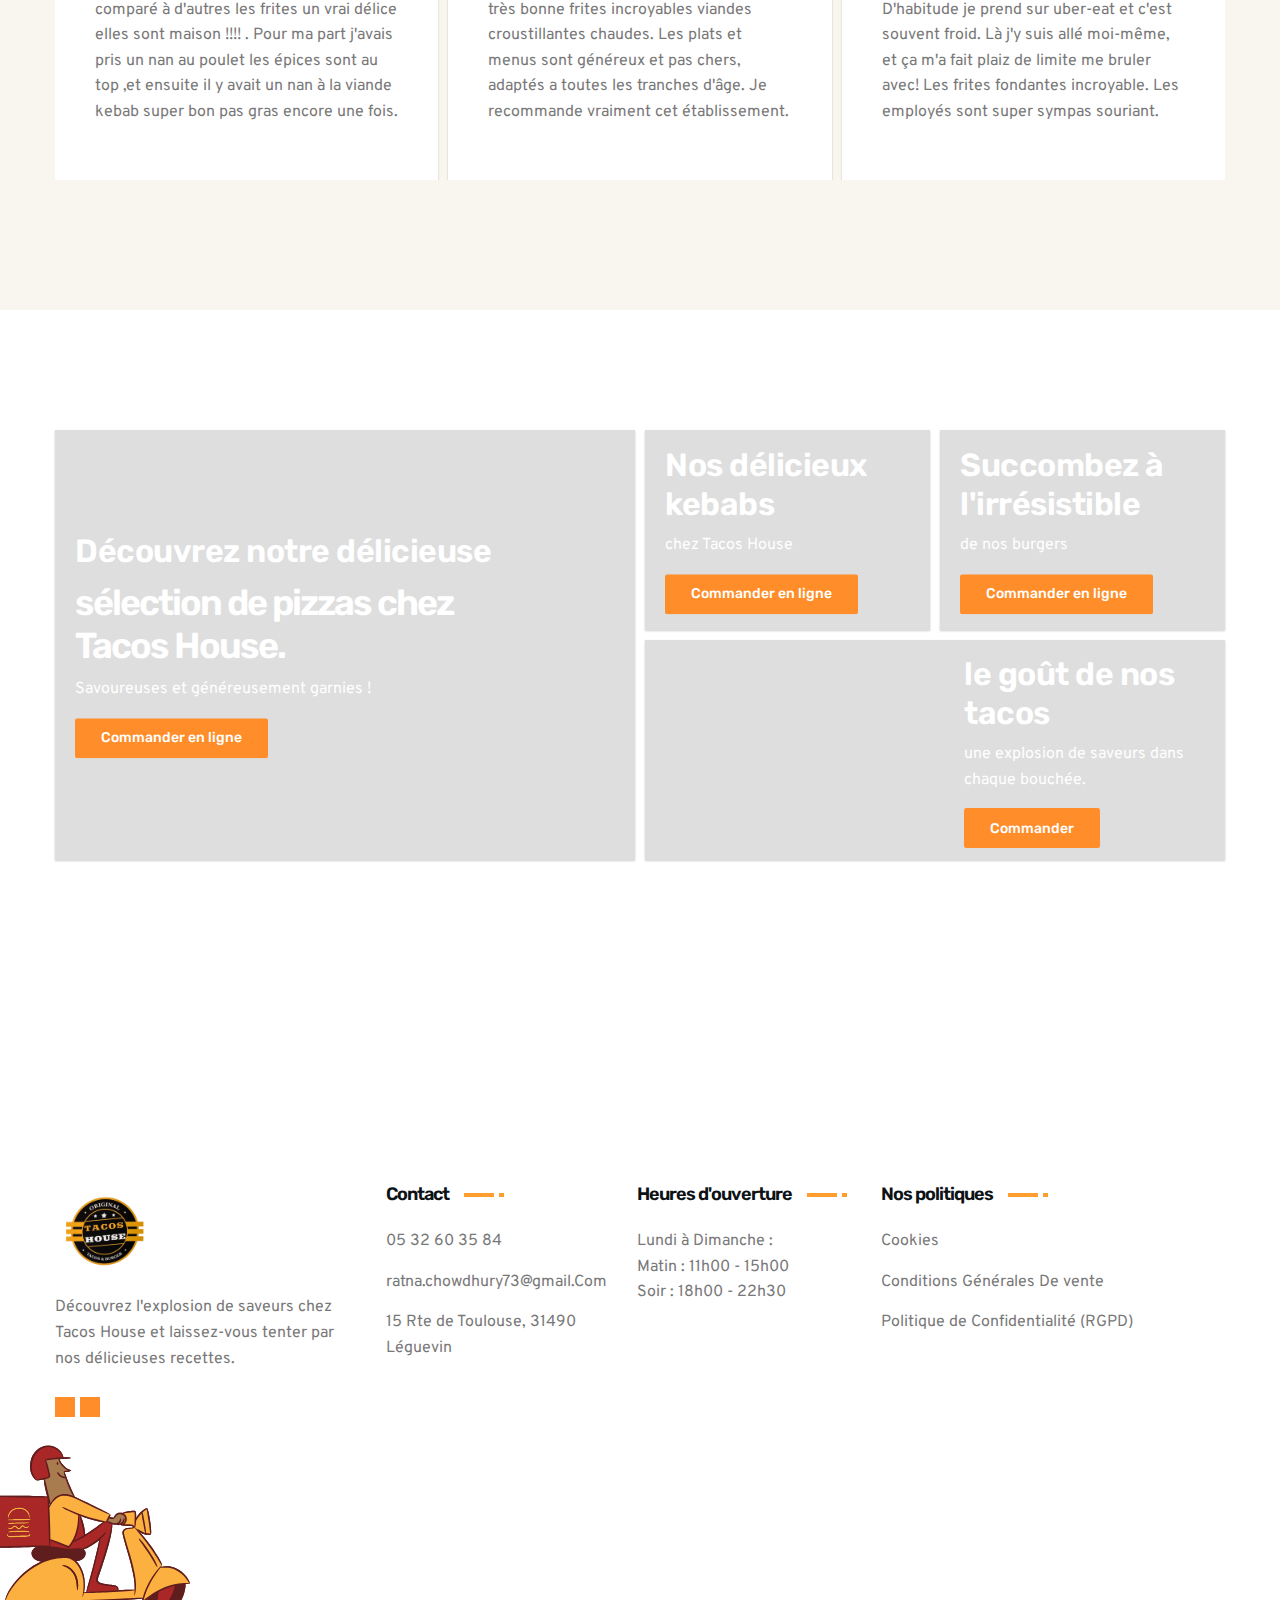
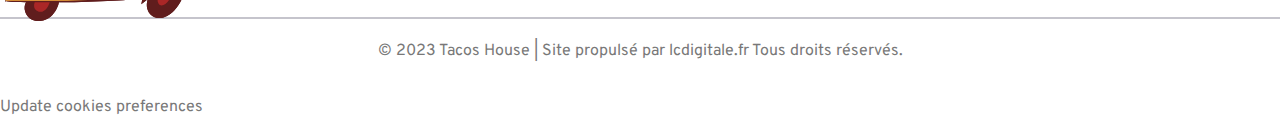
==== commit 4c76e698: "paninis" ====
--- a/index.html
+++ b/index.html
@@ -990,9 +990,9 @@
                 <h3 class="h3 card-title">Original Steak</h3>
                 <div class="price-wrapper">
                   <p class="price-text">Seul :</p>
-                  <data class="price" value="6.00">€5.50 </data>
-                  <p class="price-text">Menu :</p>
-                  <data class=" price-text" value="8.00">€7.00 </data>
+                  <data class="price" value="6.00">€6.00 </data>
+                  <p class="price-text">Menu :</p>
+                  <data class=" price-text" value="8.00">€8.00 </data>
                 </div>
               </div>
             </li>
@@ -1011,9 +1011,9 @@
                 <h3 class="h3 card-title">Original Americain</h3>
                 <div class="price-wrapper">
                   <p class="price-text">Seul :</p>
-                  <data class="price" value="6.00">€5.50 </data>
-                  <p class="price-text">Menu :</p>
-                  <data class=" price-text" value="8.00">€7.00 </data>
+                  <data class="price" value="6.00">€6.00 </data>
+                  <p class="price-text">Menu :</p>
+                  <data class=" price-text" value="8.00">€8.00 </data>
                 </div>
               </div>
             </li>
@@ -1032,9 +1032,9 @@
                 <h3 class="h3 card-title">Original Poulet</h3>
                 <div class="price-wrapper">
                   <p class="price-text">Seul :</p>
-                  <data class="price" value="6.00">€5.50 </data>
-                  <p class="price-text">Menu :</p>
-                  <data class=" price-text" value="8.00">€7.00 </data>
+                  <data class="price" value="6.00">€6.00 </data>
+                  <p class="price-text">Menu :</p>
+                  <data class=" price-text" value="8.00">€8.00 </data>
                 </div>
               </div>
             </li>
@@ -1053,9 +1053,9 @@
                 <h3 class="h3 card-title">Original 3 Fromages</h3>
                 <div class="price-wrapper">
                   <p class="price-text">Seul :</p>
-                  <data class="price" value="6.00">€5.50 </data>
-                  <p class="price-text">Menu :</p>
-                  <data class=" price-text" value="8.00">€7.00 </data>
+                  <data class="price" value="6.00">€6.00 </data>
+                  <p class="price-text">Menu :</p>
+                  <data class=" price-text" value="8.00">€8.00 </data>
                 </div>
               </div>
             </li>
@@ -1075,9 +1075,9 @@
                 <h3 class="h3 card-title">Original Kébab</h3>
                 <div class="price-wrapper">
                   <p class="price-text">Seul :</p>
-                  <data class="price" value="6.00">€5.50 </data>
-                  <p class="price-text">Menu :</p>
-                  <data class=" price-text" value="8.00">€7.00 </data>
+                  <data class="price" value="6.00">€6.00 </data>
+                  <p class="price-text">Menu :</p>
+                  <data class=" price-text" value="8.00">€8.00 </data>
                 </div>
               </div>
             </li>
